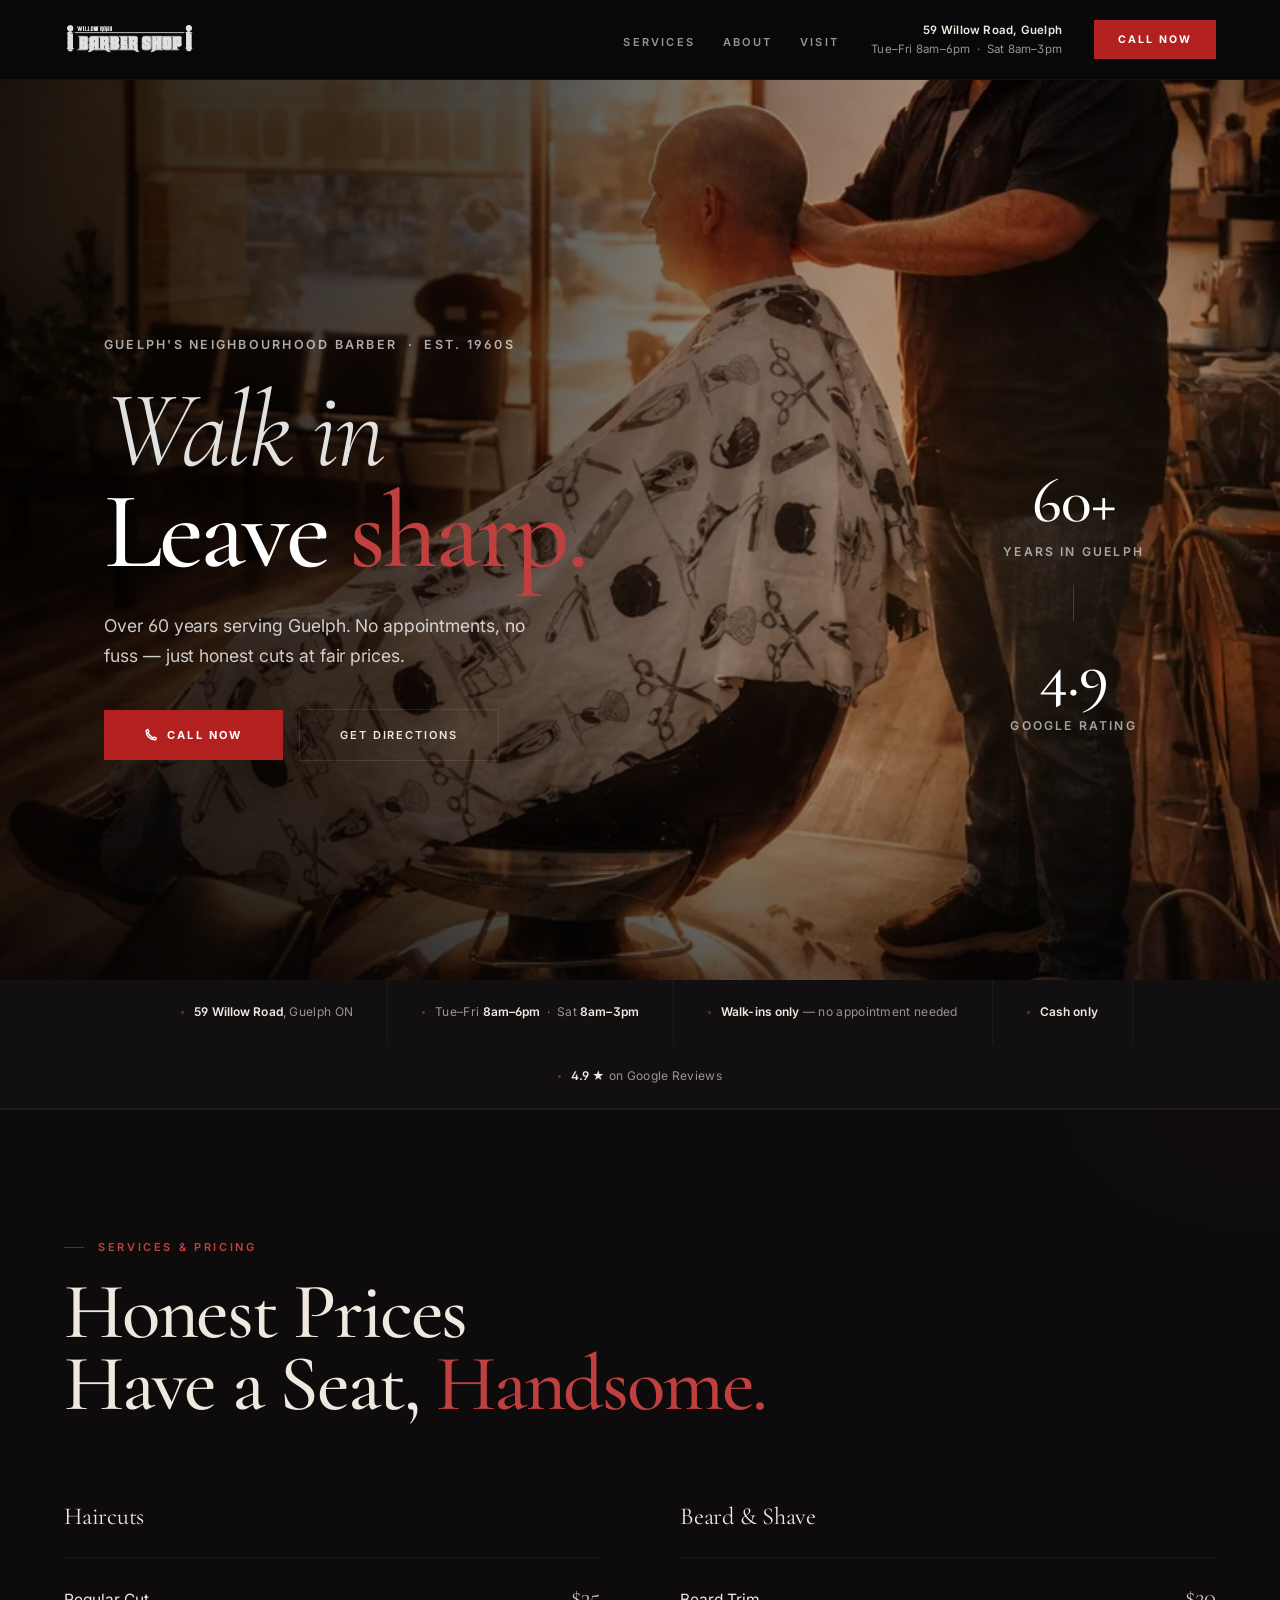
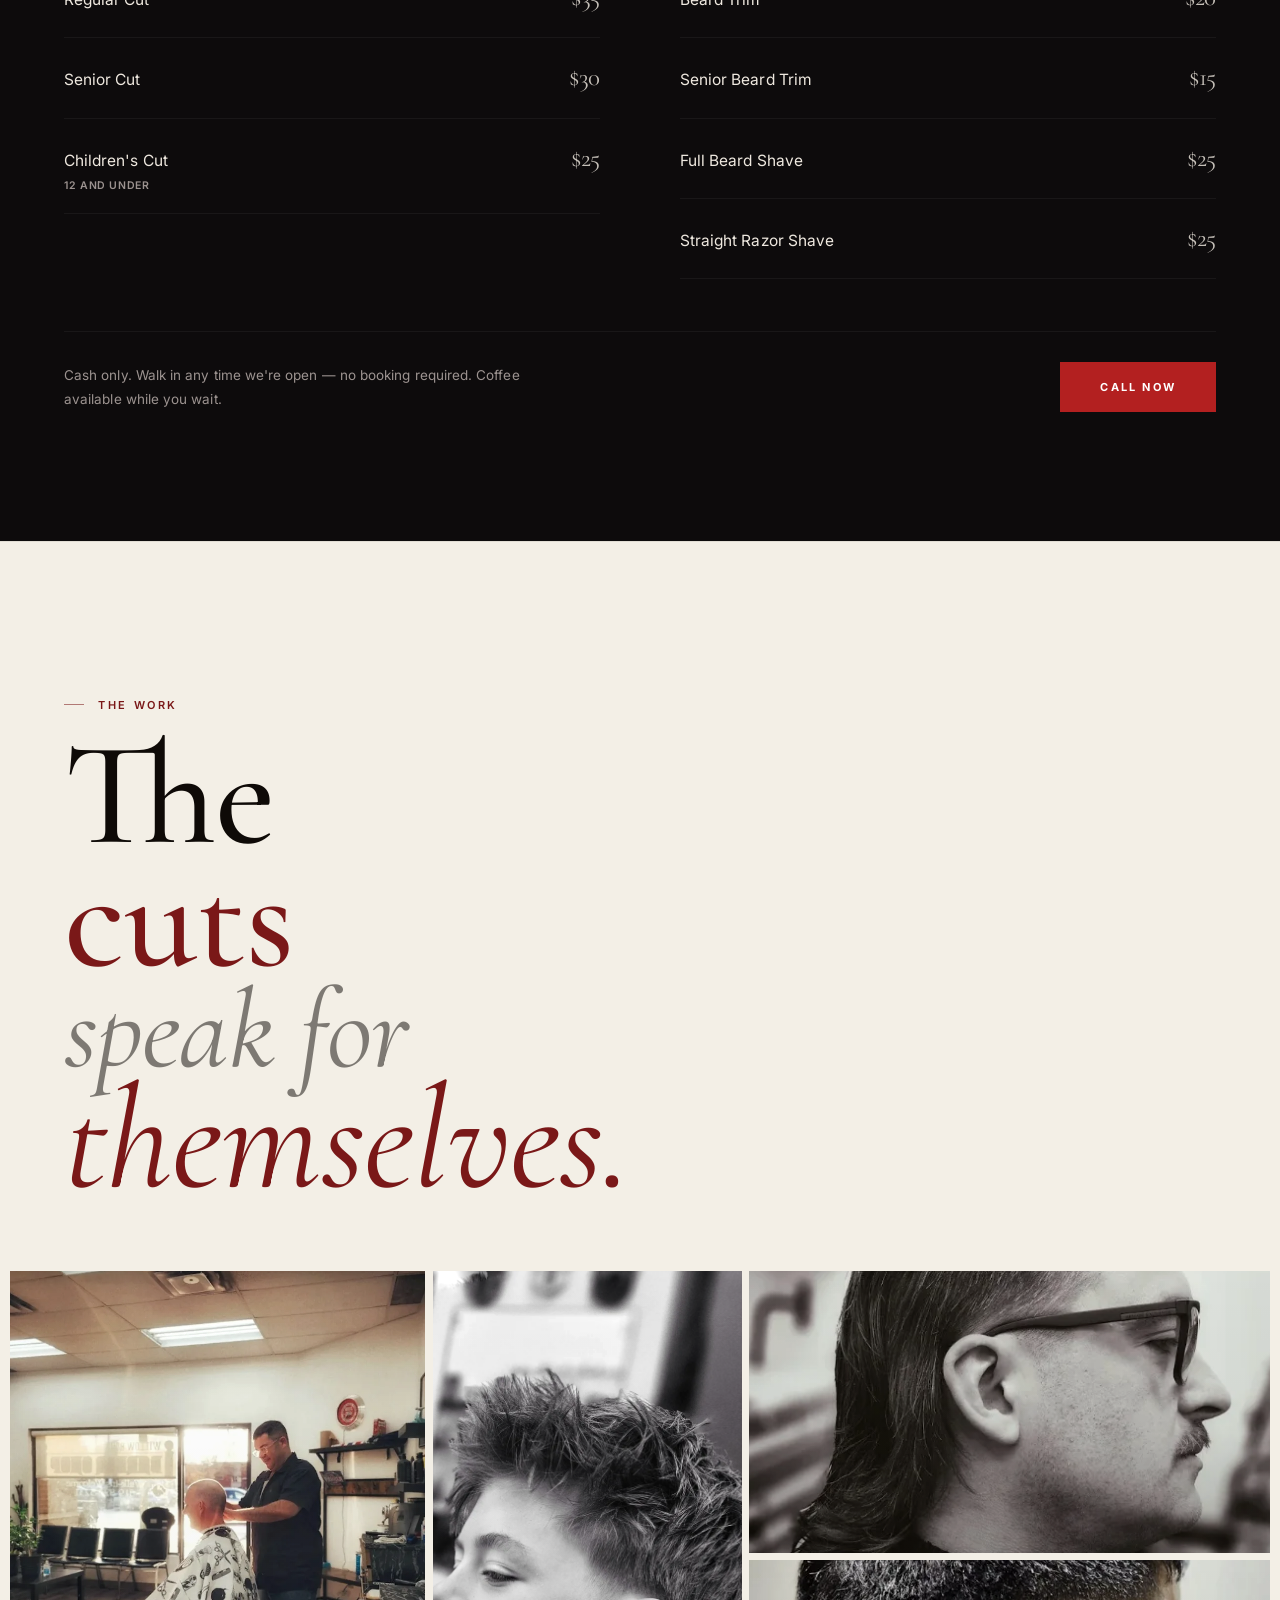
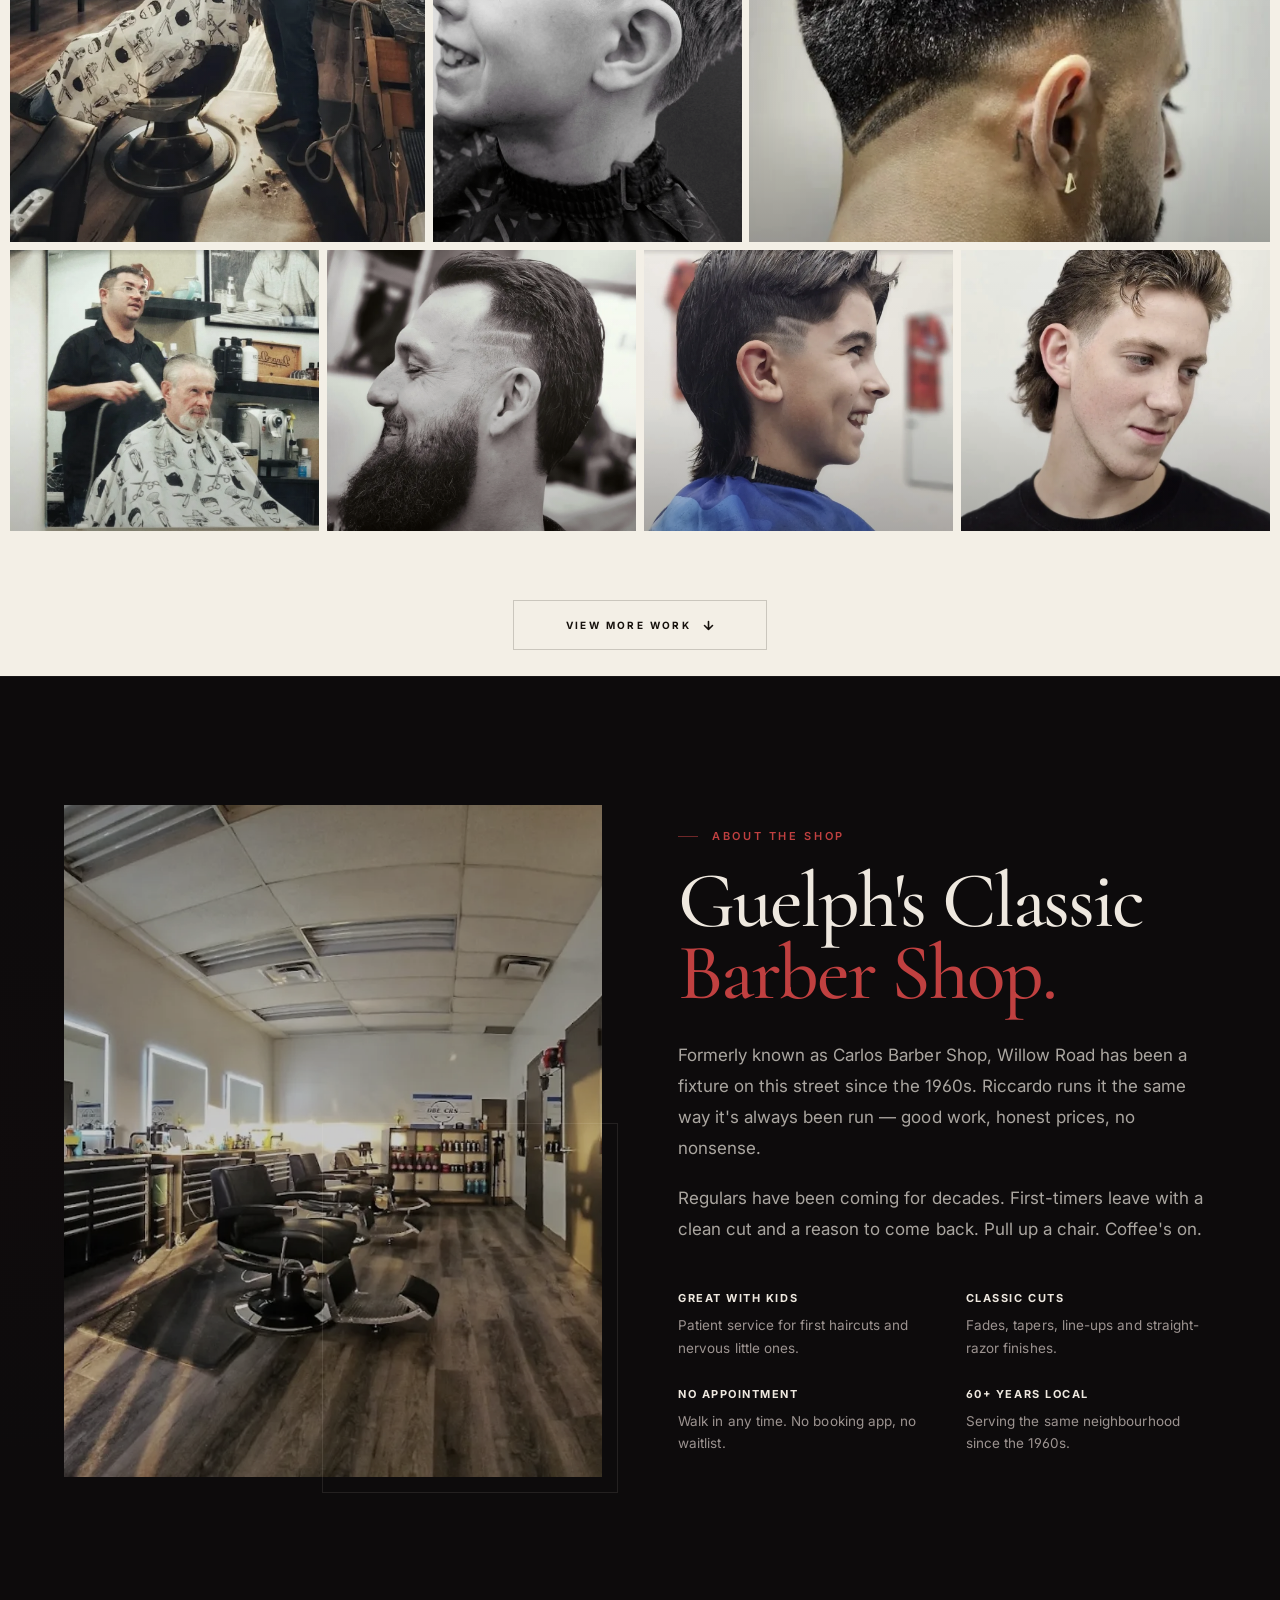
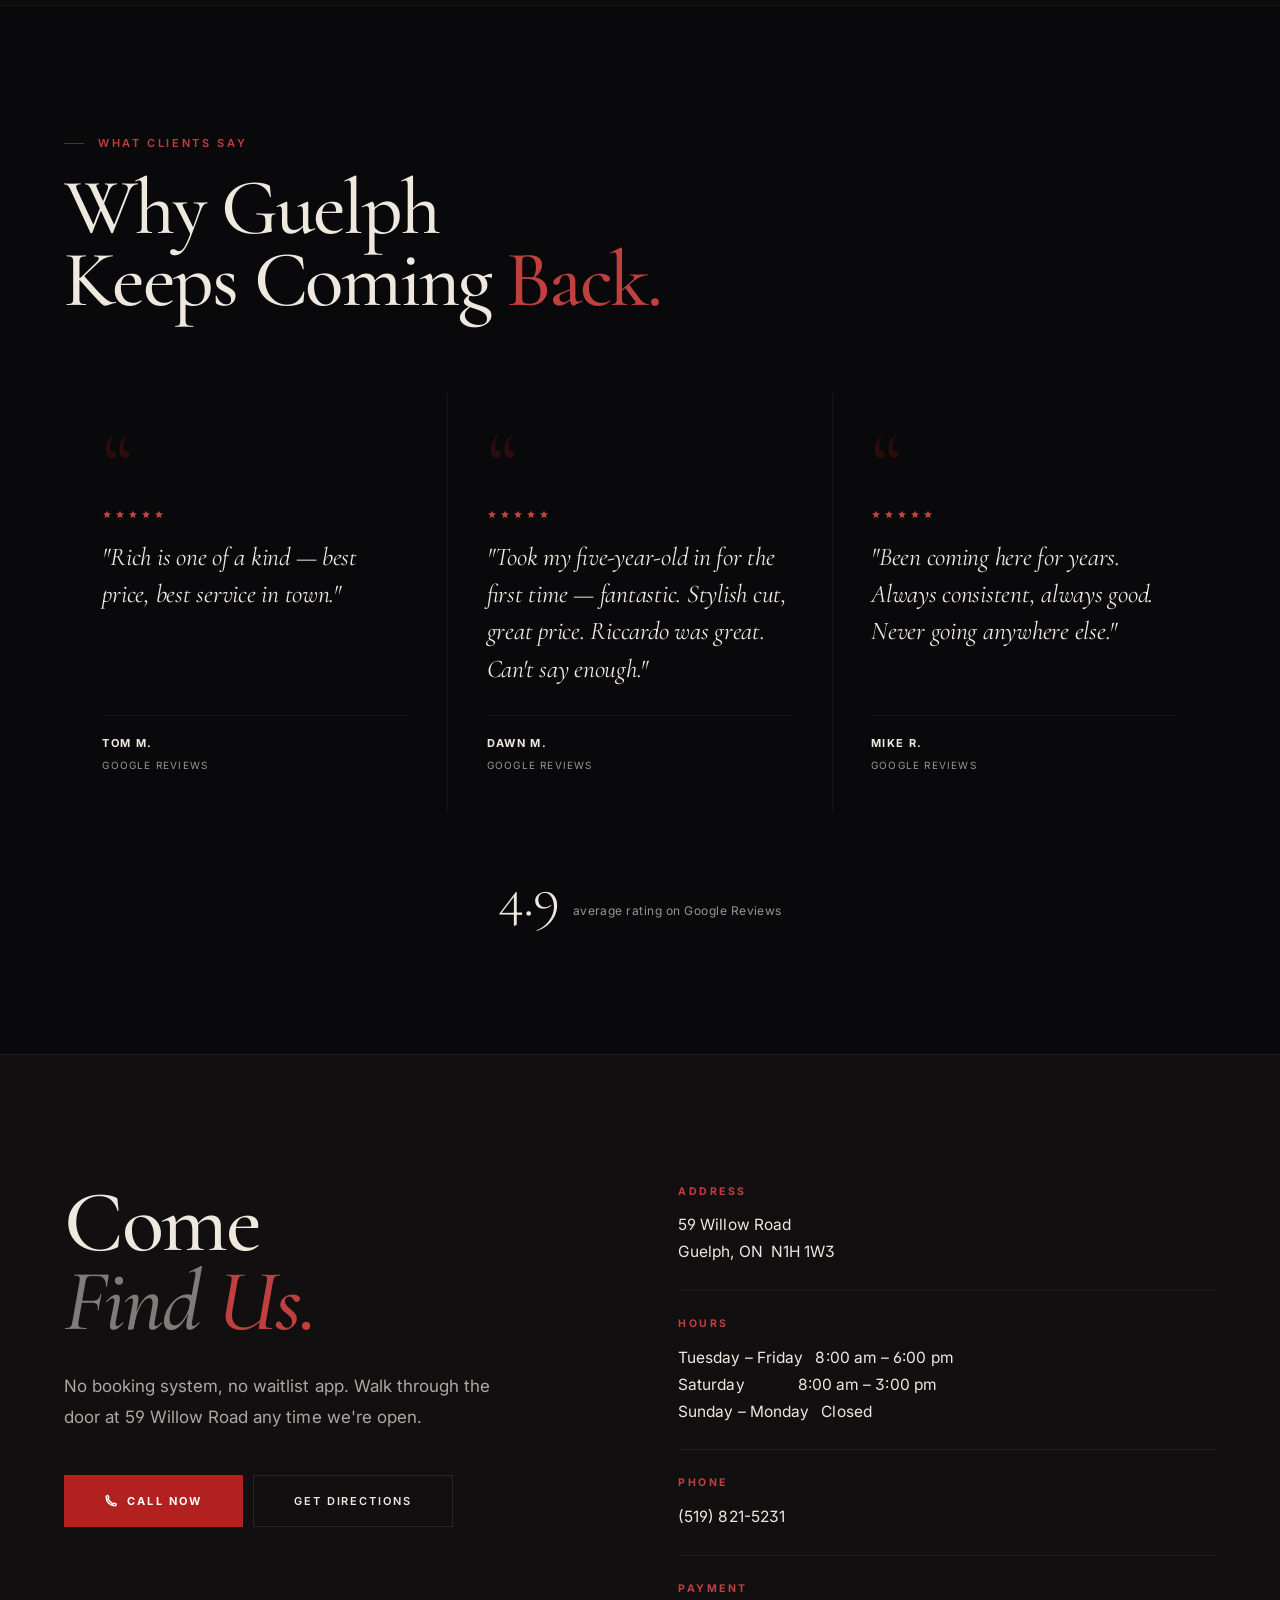
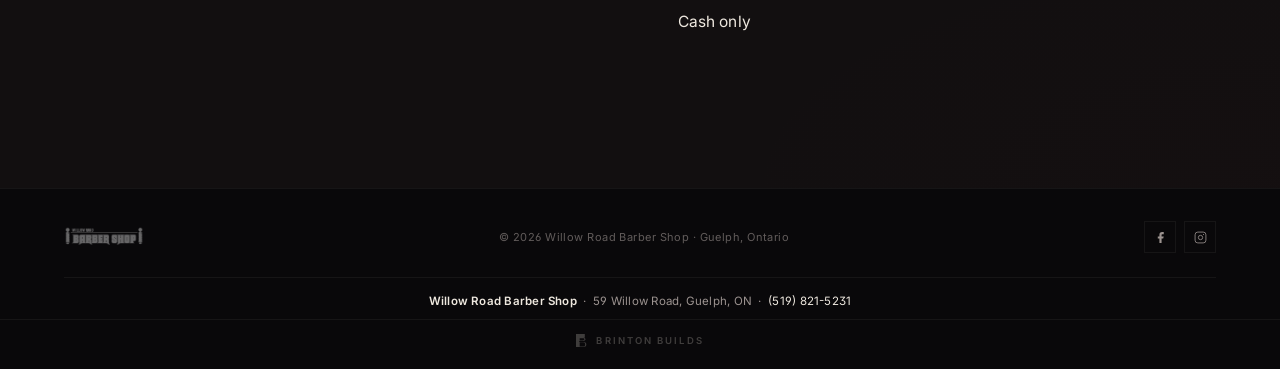
==== index.html @ 06339cd7 "Add files via upload" ====
<!DOCTYPE html>
<html lang="en-CA">
<head>
  <meta charset="UTF-8" />
  <meta name="viewport" content="width=device-width, initial-scale=1" />
  <meta name="theme-color" content="#0c0a08" />
  <meta name="format-detection" content="telephone=yes" />

  <!-- ── Primary SEO ─────────────────────────────────────────── -->
  <title>Willow Road Barber Shop | Guelph Barber — Walk-In Haircuts &amp; Fades</title>
  <meta name="description" content="Guelph's classic neighbourhood barber shop on Willow Road. Walk-in haircuts, skin fades, beard trims and straight-razor shaves at honest prices. 60+ years serving Guelph — no appointment needed." />
  <meta name="keywords" content="Guelph barber, barber shop Guelph, haircut Guelph, walk-in barber Guelph, fade Guelph, beard trim Guelph, kids haircut Guelph, Willow Road barber, barber near me Guelph, men's haircut Guelph" />
  <meta name="author" content="Willow Road Barber Shop" />
  <meta name="robots" content="index, follow, max-image-preview:large, max-snippet:-1" />
  <meta name="googlebot" content="index, follow" />
  <link rel="canonical" href="https://willowroadbarber.ca/" />

  <!-- ── Geo targeting (Guelph, ON) ──────────────────────────── -->
  <meta name="geo.region" content="CA-ON" />
  <meta name="geo.placename" content="Guelph, Ontario" />
  <meta name="geo.position" content="43.5448;-80.2482" />
  <meta name="ICBM" content="43.5448, -80.2482" />

  <!-- ── Favicon &amp; app icons ───────────────────────────────── -->
  <link rel="icon" type="image/png" href="images/willow-road-barbershop-favicon.png" />
  <link rel="shortcut icon" href="images/willow-road-barbershop-favicon.png" />
  <link rel="apple-touch-icon" href="images/willow-road-barbershop-favicon.png" />
  <meta name="apple-mobile-web-app-title" content="Willow Road Barber" />
  <meta name="application-name" content="Willow Road Barber" />

  <!-- ── Open Graph (Facebook, LinkedIn, iMessage) ───────────── -->
  <meta property="og:type" content="business.business" />
  <meta property="og:site_name" content="Willow Road Barber Shop" />
  <meta property="og:title" content="Willow Road Barber Shop | Guelph's Neighbourhood Barber Since the 1960s" />
  <meta property="og:description" content="Walk in, leave sharp. Honest cuts, fades and beard trims at 59 Willow Road, Guelph. No appointment needed." />
  <meta property="og:url" content="https://willowroadbarber.ca/" />
  <meta property="og:image" content="https://willowroadbarber.ca/images/willow-road-barbershop-barber-cutting-hair-guelph.webp" />
  <meta property="og:image:alt" content="Barber cutting a customer's hair at Willow Road Barbershop in Guelph, Ontario" />
  <meta property="og:image:width" content="1200" />
  <meta property="og:image:height" content="630" />
  <meta property="og:locale" content="en_CA" />
  <meta property="business:contact_data:street_address" content="59 Willow Road" />
  <meta property="business:contact_data:locality" content="Guelph" />
  <meta property="business:contact_data:region" content="ON" />
  <meta property="business:contact_data:postal_code" content="N1H 1W3" />
  <meta property="business:contact_data:country_name" content="Canada" />
  <meta property="business:contact_data:phone_number" content="+1-519-821-5231" />

  <!-- ── Twitter / X card ────────────────────────────────────── -->
  <meta name="twitter:card" content="summary_large_image" />
  <meta name="twitter:title" content="Willow Road Barber Shop | Guelph Barber" />
  <meta name="twitter:description" content="Guelph's neighbourhood barber. Walk-in haircuts and fades. 59 Willow Road." />
  <meta name="twitter:image" content="https://willowroadbarber.ca/images/willow-road-barbershop-barber-cutting-hair-guelph.webp" />
  <meta name="twitter:image:alt" content="Barber cutting a customer's hair at Willow Road Barbershop in Guelph" />

  <!-- ── Fonts ───────────────────────────────────────────────── -->
  <link rel="preconnect" href="https://fonts.googleapis.com" />
  <link rel="preconnect" href="https://fonts.gstatic.com" crossorigin />
  <link href="https://fonts.googleapis.com/css2?family=Cormorant+Garamond:ital,wght@0,300;0,400;0,500;0,600;1,300;1,400;1,500;1,600&family=Inter:wght@400;500;600;700&display=swap" rel="stylesheet" />
  <link rel="stylesheet" href="willow-v2.css" />

  <!-- ── Structured Data: LocalBusiness / BarberShop ─────────── -->
  <script type="application/ld+json">
  {
    "@context": "https://schema.org",
    "@type": "BarberShop",
    "@id": "https://willowroadbarber.ca/#barbershop",
    "name": "Willow Road Barber Shop",
    "alternateName": "Willow Road Barber",
    "description": "Guelph's classic neighbourhood barber shop. Walk-in haircuts, fades, beard trims and straight-razor shaves. Serving Guelph since the 1960s.",
    "url": "https://willowroadbarber.ca/",
    "image": [
      "https://willowroadbarber.ca/images/willow-road-barbershop-barber-cutting-hair-guelph.webp",
      "https://willowroadbarber.ca/images/willow-road-barbershop-storefront-window-sunset.webp",
      "https://willowroadbarber.ca/images/willow-road-barbershop-interior-guelph.webp"
    ],
    "logo": "https://willowroadbarber.ca/images/willow-road-barbershop-logo.webp",
    "telephone": "+1-519-821-5231",
    "priceRange": "$$",
    "currenciesAccepted": "CAD",
    "paymentAccepted": "Cash",
    "address": {
      "@type": "PostalAddress",
      "streetAddress": "59 Willow Road",
      "addressLocality": "Guelph",
      "addressRegion": "ON",
      "postalCode": "N1H 1W3",
      "addressCountry": "CA"
    },
    "geo": {
      "@type": "GeoCoordinates",
      "latitude": 43.5448,
      "longitude": -80.2482
    },
    "areaServed": [
      { "@type": "City", "name": "Guelph" },
      { "@type": "AdministrativeArea", "name": "Wellington County" }
    ],
    "openingHoursSpecification": [
      {
        "@type": "OpeningHoursSpecification",
        "dayOfWeek": ["Tuesday","Wednesday","Thursday","Friday"],
        "opens": "08:00",
        "closes": "18:00"
      },
      {
        "@type": "OpeningHoursSpecification",
        "dayOfWeek": "Saturday",
        "opens": "08:00",
        "closes": "15:00"
      }
    ],
    "sameAs": [
      "https://www.facebook.com/willowroadbarber",
      "https://www.instagram.com/willowroadbarber"
    ],
    "aggregateRating": {
      "@type": "AggregateRating",
      "ratingValue": "4.9",
      "reviewCount": "100",
      "bestRating": "5",
      "worstRating": "1"
    },
    "hasOfferCatalog": {
      "@type": "OfferCatalog",
      "name": "Services",
      "itemListElement": [
        { "@type": "Offer", "itemOffered": { "@type": "Service", "name": "Regular Cut" }, "price": "35", "priceCurrency": "CAD" },
        { "@type": "Offer", "itemOffered": { "@type": "Service", "name": "Senior Cut" }, "price": "30", "priceCurrency": "CAD" },
        { "@type": "Offer", "itemOffered": { "@type": "Service", "name": "Children's Cut (12 and under)" }, "price": "25", "priceCurrency": "CAD" },
        { "@type": "Offer", "itemOffered": { "@type": "Service", "name": "Beard Trim" }, "price": "20", "priceCurrency": "CAD" },
        { "@type": "Offer", "itemOffered": { "@type": "Service", "name": "Senior Beard Trim" }, "price": "15", "priceCurrency": "CAD" },
        { "@type": "Offer", "itemOffered": { "@type": "Service", "name": "Full Beard Shave" }, "price": "25", "priceCurrency": "CAD" },
        { "@type": "Offer", "itemOffered": { "@type": "Service", "name": "Straight Razor Shave" }, "price": "25", "priceCurrency": "CAD" }
      ]
    }
  }
  </script>

  <script type="application/ld+json">
  {
    "@context": "https://schema.org",
    "@type": "WebSite",
    "url": "https://willowroadbarber.ca/",
    "name": "Willow Road Barber Shop",
    "inLanguage": "en-CA",
    "publisher": { "@id": "https://willowroadbarber.ca/#barbershop" }
  }
  </script>

</head>
<body>

<!-- Skip link for keyboard + screen reader users (AODA / WCAG 2.4.1) -->
<a class="skip-link" href="#main">Skip to main content</a>

<!-- ======================================================
   HEADER
   ====================================================== -->
<header class="site-header">
  <div class="container">
    <a class="site-logo" href="#top" aria-label="Willow Road Barber Shop — Home">
      <img src="images/willow-road-barbershop-logo.webp"
           alt="Willow Road Barber Shop Guelph"
           width="160" height="44"
           fetchpriority="high" decoding="async" />
    </a>
    <div class="header-right">
      <nav aria-label="Site sections">
        <ul class="header-nav">
          <li><a href="#services">Services</a></li>
          <li><a href="#about">About</a></li>
          <li><a href="#visit">Visit</a></li>
        </ul>
      </nav>
      <div class="header-info" aria-label="Hours and location">
        <strong>59 Willow Road, Guelph</strong><br>
        Tue–Fri 8am–6pm &nbsp;·&nbsp; Sat 8am–3pm
      </div>
      <a href="tel:+15198215231" class="header-cta">Call Now</a>
    </div>
  </div>
</header>

<!-- ======================================================
   MAIN CONTENT
   ====================================================== -->
<main id="main">

<!-- ======================================================
   HERO
   ====================================================== -->
<section class="hero" aria-labelledby="hero-heading">
  <div class="hero-bg" id="heroBg" role="img" aria-label="Barber at work at Willow Road Barber Shop"></div>
  <div class="hero-scrim" aria-hidden="true"></div>
  <div class="hero-content">
    <div class="hero-inner">
      <div class="hero-text">
        <p class="hero-eyebrow">Guelph's neighbourhood barber &nbsp;·&nbsp; Est. 1960s</p>
        <h1 class="hero-heading" id="hero-heading">
          <span class="hero-line hero-line--1">Walk in</span>
          <span class="hero-line hero-line--2">Leave <span class="accent">sharp.</span></span>
        </h1>
        <p class="hero-sub">
          Over 60 years serving Guelph. No appointments, no fuss —
          just honest cuts at fair prices.
        </p>
        <div class="hero-actions">
          <a href="tel:+15198215231" class="btn-primary">
            <svg width="14" height="14" viewBox="0 0 20 20" fill="none" stroke="currentColor" stroke-width="2" aria-hidden="true">
              <path stroke-linecap="round" d="M3 3.5C3 11.5 8.5 17 16.5 17l1-2.5-3-1.5-1.5 1.5C11 13 7 9 5.5 6.5L7 5 5.5 2 3 3.5z" />
            </svg>
            Call Now
          </a>
          <a href="https://www.google.com/maps/dir/?api=1&destination=59+Willow+Road+Guelph+Ontario" target="_blank" rel="noopener" class="btn-ghost">Get Directions</a>
        </div>
      </div>
      <div class="hero-aside" aria-hidden="true">
        <div class="hero-stat">
          <div class="hero-stat-num">60+</div>
          <div class="hero-stat-label">Years in Guelph</div>
        </div>
        <div class="hero-rule"></div>
        <div class="hero-stat">
          <div class="hero-stat-num">4.9</div>
          <div class="hero-stat-label">Google Rating</div>
        </div>
      </div>
    </div>
  </div>
</section>

<!-- ======================================================
   TRUST STRIP
   ====================================================== -->
<div class="trust-strip" role="list" aria-label="Key facts about the shop">
  <div class="container">
    <div class="trust-item" role="listitem">
      <span class="trust-dot" aria-hidden="true"></span>
      <span><strong>59 Willow Road</strong>, Guelph ON</span>
    </div>
    <div class="trust-item" role="listitem">
      <span class="trust-dot" aria-hidden="true"></span>
      <span>Tue–Fri <strong>8am–6pm</strong> &nbsp;·&nbsp; Sat <strong>8am–3pm</strong></span>
    </div>
    <div class="trust-item" role="listitem">
      <span class="trust-dot" aria-hidden="true"></span>
      <span><strong>Walk-ins only</strong> — no appointment needed</span>
    </div>
    <div class="trust-item" role="listitem">
      <span class="trust-dot" aria-hidden="true"></span>
      <span><strong>Cash only</strong></span>
    </div>
    <div class="trust-item" role="listitem">
      <span class="trust-dot" aria-hidden="true"></span>
      <span><strong>4.9 ★</strong> on Google Reviews</span>
    </div>
  </div>
</div>

<!-- ======================================================
   SERVICES
   ====================================================== -->
<section id="services" class="services">
  <div class="container">
    <div class="section-head reveal-up">
      <p class="eyebrow">Services &amp; Pricing</p>
      <h2 class="section-title">Honest Prices<br>Have a Seat, <span class="accent">Handsome.</span></h2>
    </div>
    <div class="services-layout reveal-up reveal-delay-1">
      <div>
        <h3 class="svc-group-title">Haircuts</h3>
        <div class="svc-row">
          <div class="svc-name">Regular Cut</div>
          <div class="svc-price">$35</div>
        </div>
        <div class="svc-row">
          <div class="svc-name">Senior Cut</div>
          <div class="svc-price">$30</div>
        </div>
        <div class="svc-row">
          <div>
            <div class="svc-name">Children's Cut</div>
            <div class="svc-note">12 and under</div>
          </div>
          <div class="svc-price">$25</div>
        </div>
      </div>
      <div>
        <h3 class="svc-group-title">Beard &amp; Shave</h3>
        <div class="svc-row">
          <div class="svc-name">Beard Trim</div>
          <div class="svc-price">$20</div>
        </div>
        <div class="svc-row">
          <div class="svc-name">Senior Beard Trim</div>
          <div class="svc-price">$15</div>
        </div>
        <div class="svc-row">
          <div class="svc-name">Full Beard Shave</div>
          <div class="svc-price">$25</div>
        </div>
        <div class="svc-row">
          <div class="svc-name">Straight Razor Shave</div>
          <div class="svc-price">$25</div>
        </div>
      </div>
    </div>
    <div class="services-foot reveal-up reveal-delay-2">
      <p class="services-note">
        Cash only. Walk in any time we're open — no booking required.
        Coffee available while you wait.
      </p>
      <a href="tel:+15198215231" class="btn-primary">Call Now</a>
    </div>
  </div>
</section>

<!-- ======================================================
   GALLERY
   ====================================================== -->
<section id="gallery" class="gallery gallery--light" aria-label="Haircut portfolio gallery">
  <div class="gallery-head reveal-up">
    <div class="gallery-head-inner">
      <p class="eyebrow">The Work</p>
      <h2 class="gallery-title">
        <span>The <span class="accent">cuts</span></span>
        <em>speak for <span class="accent">themselves.</span></em>
      </h2>
    </div>
  </div>

  <!-- Primary curated gallery — 8 haircut-focused images -->
  <div class="gallery-band reveal-up reveal-delay-1" id="galleryPrimary">
    <div class="gallery-grid gallery-grid--impact">

      <!-- 1 — wide: barber mid-cut action (craft moment) -->
      <figure class="g-item g-item--clickable" tabindex="0" role="button"
              aria-label="Open image: Barber at work">
        <img src="images/barber-cutting-hair-willow-road-barbershop-guelph.webp"
             alt="Barber cutting a customer's hair at Willow Road Barber Shop in Guelph"
             loading="lazy" />
      </figure>

      <!-- 2 — tall portrait: kids low taper fade (required) -->
      <figure class="g-item g-item--clickable" tabindex="0" role="button"
              aria-label="Open image: Kids low taper fade haircut">
        <picture>
          <source srcset="images/kids-low-taper-fade-guelph.webp" type="image/webp" />
          <img src="images/kids-low-taper-fade-guelph.jpeg"
               alt="Kids low taper fade haircut at Willow Road Barber Shop in Guelph"
               loading="lazy" />
        </picture>
      </figure>

      <!-- 3 — wide: mullet haircut portrait -->
      <figure class="g-item g-item--clickable" tabindex="0" role="button"
              aria-label="Open image: Men's mullet haircut">
        <img src="images/mens-mullet-haircut-willow-road-barbershop.webp"
             alt="Men's mullet haircut at Willow Road Barber Shop in Guelph"
             loading="lazy" />
      </figure>

      <!-- 4 — skin fade clean finish -->
      <figure class="g-item g-item--clickable" tabindex="0" role="button"
              aria-label="Open image: Men's skin fade haircut">
        <img src="images/mens-skin-fade-willow-road-barbershop-guelph.webp"
             alt="Men's skin fade haircut at Willow Road Barber Shop in Guelph"
             loading="lazy" />
      </figure>

      <!-- 5 — barber at work portrait (skill and craft) -->
      <figure class="g-item g-item--clickable" tabindex="0" role="button"
              aria-label="Open image: Ricky the barber at work">
        <img src="images/barber-ricky-at-work-willow-road-barbershop.webp"
             alt="Ricky the barber at work at Willow Road Barber Shop in Guelph"
             loading="lazy" />
      </figure>

      <!-- 6 — wide: beard taper and slickback (beard work variety) -->
      <figure class="g-item g-item--clickable" tabindex="0" role="button"
              aria-label="Open image: Men's beard taper and slickback">
        <img src="images/mens-beard-taper-slickback-guelph.webp"
             alt="Men's beard taper and slick-back haircut at Willow Road Barber Shop in Guelph"
             loading="lazy" />
      </figure>

      <!-- 7 — kids textured mullet with precision hair design -->
      <figure class="g-item g-item--clickable" tabindex="0" role="button"
              aria-label="Open image: Kids' textured mullet with hair design">
        <img src="images/kids-textured-mullet-hair-design-guelph.webp"
             alt="Kids' textured mullet with precision hair design at Willow Road Barber Shop in Guelph"
             loading="lazy" />
      </figure>

      <!-- 8 — modern mullet side profile -->
      <figure class="g-item g-item--clickable" tabindex="0" role="button"
              aria-label="Open image: Modern mullet side profile">
        <img src="images/mens-modern-mullet-willow-road-barbershop.webp"
             alt="Men's modern mullet haircut side profile at Willow Road Barber Shop in Guelph"
             loading="lazy" />
      </figure>

    </div>
  </div>

  <!-- View More Work button -->
  <div class="gallery-expand-row reveal-up reveal-delay-2">
    <button class="gallery-more-btn" id="galleryMoreBtn"
            aria-expanded="false" aria-controls="gallerySecondary">
      <span class="gallery-more-label">View More Work</span>
      <span class="gallery-more-icon" aria-hidden="true">
        <svg width="11" height="11" viewBox="0 0 11 11" fill="none"
             stroke="currentColor" stroke-width="1.6"
             stroke-linecap="round" stroke-linejoin="round">
          <path d="M5.5 1.5v8M1.5 5.5l4 4 4-4"/>
        </svg>
      </span>
    </button>
  </div>

  <!-- Secondary gallery — hidden until expanded -->
  <div class="gallery-secondary" id="gallerySecondary" aria-hidden="true">
    <div class="gallery-grid gallery-grid--secondary">

      <!-- Haircut portfolio — prioritised by variety and strength -->

      <figure class="g-item g-item--clickable" tabindex="0" role="button"
              aria-label="Open image: Men's classic fade with full beard">
        <img src="images/mens-classic-fade-full-beard-guelph.webp"
             alt="Men's classic fade with full beard at Willow Road Barber Shop in Guelph"
             loading="lazy" />
      </figure>

      <figure class="g-item g-item--clickable" tabindex="0" role="button"
              aria-label="Open image: Men's slick-back and beard">
        <img src="images/mens-senior-slickback-beard-guelph.webp"
             alt="Distinguished men's slick-back and beard trim at Willow Road Barber Shop in Guelph"
             loading="lazy" />
      </figure>

      <figure class="g-item g-item--clickable" tabindex="0" role="button"
              aria-label="Open image: Kids' fade with design lines">
        <img src="images/kids-fade-design-lines-guelph.webp"
             alt="Kids' bald fade with precision design lines at Willow Road Barber Shop in Guelph"
             loading="lazy" />
      </figure>

      <figure class="g-item g-item--clickable" tabindex="0" role="button"
              aria-label="Open image: Men's undercut slick-back fade">
        <img src="images/mens-undercut-slickback-fade-guelph.webp"
             alt="Men's undercut slick-back fade at Willow Road Barber Shop in Guelph"
             loading="lazy" />
      </figure>

      <figure class="g-item g-item--clickable" tabindex="0" role="button"
              aria-label="Open image: Kids' blonde textured crop">
        <img src="images/kids-blonde-textured-crop-guelph.webp"
             alt="Kids' blonde textured crop haircut at Willow Road Barber Shop in Guelph"
             loading="lazy" />
      </figure>

      <figure class="g-item g-item--clickable" tabindex="0" role="button"
              aria-label="Open image: Men's textured French crop fade">
        <img src="images/mens-textured-french-crop-fade-guelph.webp"
             alt="Men's textured French crop with skin fade at Willow Road Barber Shop in Guelph"
             loading="lazy" />
      </figure>

      <figure class="g-item g-item--clickable" tabindex="0" role="button"
              aria-label="Open image: Men's mullet with bald fade">
        <img src="images/mens-mullet-bald-fade-willow-road-barbershop.webp"
             alt="Men's mullet with bald fade at Willow Road Barber Shop in Guelph"
             loading="lazy" />
      </figure>

      <figure class="g-item g-item--clickable" tabindex="0" role="button"
              aria-label="Open image: Kids' mullet V hair design">
        <img src="images/kids-mullet-v-hair-design-guelph.webp"
             alt="Kids' mullet with V-shape precision hair design at Willow Road Barber Shop in Guelph"
             loading="lazy" />
      </figure>

      <figure class="g-item g-item--clickable" tabindex="0" role="button"
              aria-label="Open image: Classic taper on grey hair">
        <img src="images/mens-classic-taper-grey-hair-guelph.webp"
             alt="Clean classic taper haircut on grey hair at Willow Road Barber Shop in Guelph"
             loading="lazy" />
      </figure>

      <figure class="g-item g-item--clickable" tabindex="0" role="button"
              aria-label="Open image: Haircut result">
        <img src="images/haircut-result-willow-road-barbershop-2.webp"
             alt="Men's fade haircut result at Willow Road Barber Shop in Guelph"
             loading="lazy" />
      </figure>

      <figure class="g-item g-item--clickable" tabindex="0" role="button"
              aria-label="Open image: Haircut result">
        <img src="images/haircut-result-willow-road-barbershop-3.webp"
             alt="Clean taper cut result at Willow Road Barber Shop in Guelph"
             loading="lazy" />
      </figure>

      <figure class="g-item g-item--clickable" tabindex="0" role="button"
              aria-label="Open image: Haircut result">
        <img src="images/haircut-result-willow-road-barbershop-4.webp"
             alt="Fresh haircut finish at Willow Road Barber Shop in Guelph"
             loading="lazy" />
      </figure>

      <figure class="g-item g-item--clickable" tabindex="0" role="button"
              aria-label="Open image: Haircut result">
        <img src="images/haircut-result-willow-road-barbershop-6.webp"
             alt="Precision fade and cut result at Willow Road Barber Shop in Guelph"
             loading="lazy" />
      </figure>

      <figure class="g-item g-item--clickable" tabindex="0" role="button"
              aria-label="Open image: Haircut result">
        <img src="images/haircut-result-willow-road-barbershop-9.webp"
             alt="Finished haircut result at Willow Road Barber Shop in Guelph"
             loading="lazy" />
      </figure>

      <!-- Shop atmosphere — secondary context -->

      <figure class="g-item g-item--clickable" tabindex="0" role="button"
              aria-label="Open image: Barber scissors">
        <img src="images/barber-scissors-willow-road-barbershop.webp"
             alt="Professional barber scissors at Willow Road Barber Shop in Guelph"
             loading="lazy" />
      </figure>

      <figure class="g-item g-item--clickable" tabindex="0" role="button"
              aria-label="Open image: Barber chair detail">
        <img src="images/barber-chair-footrest-sneakers.webp"
             alt="Classic barber chair at Willow Road Barber Shop in Guelph"
             loading="lazy" />
      </figure>

      <figure class="g-item g-item--clickable" tabindex="0" role="button"
              aria-label="Open image: Shop interior">
        <img src="images/willow-road-barbershop-interior-wide-guelph.webp"
             alt="Interior of Willow Road Barber Shop in Guelph"
             loading="lazy" />
      </figure>

      <figure class="g-item g-item--clickable" tabindex="0" role="button"
              aria-label="Open image: Shop wall art">
        <img src="images/barbershop-wall-art-mobster-characters.webp"
             alt="Vintage wall art inside Willow Road Barber Shop in Guelph"
             loading="lazy" />
      </figure>

    </div>
  </div>

</section>

<!-- ======================================================
   ABOUT
   ====================================================== -->
<section id="about" class="about">
  <div class="container">
    <div class="about-img-wrap reveal-up">
      <img src="images/willow-road-barbershop-interior-guelph.webp"
           alt="Inside Willow Road Barber Shop in Guelph — barber at the chair, classic neighbourhood setting"
           width="1200" height="1500"
           loading="lazy" decoding="async" />
    </div>
    <div class="about-copy reveal-up reveal-delay-1">
      <p class="eyebrow">About the Shop</p>
      <h2 class="section-title">Guelph's Classic<br><span class="accent">Barber Shop.</span></h2>
      <div class="about-body">
        <p>
          Formerly known as Carlos Barber Shop, Willow Road has been a fixture
          on this street since the 1960s. Riccardo runs it the same
          way it's always been run — good work, honest prices, no nonsense.
        </p>
        <p>
          Regulars have been coming for decades. First-timers
          leave with a clean cut and a reason to come back.
          Pull up a chair. Coffee's on.
        </p>
      </div>
      <div class="about-pillars">
        <div>
          <div class="pillar-title">Great with Kids</div>
          <div class="pillar-body">Patient service for first haircuts and nervous little ones.</div>
        </div>
        <div>
          <div class="pillar-title">Classic Cuts</div>
          <div class="pillar-body">Fades, tapers, line-ups and straight-razor finishes.</div>
        </div>
        <div>
          <div class="pillar-title">No Appointment</div>
          <div class="pillar-body">Walk in any time. No booking app, no waitlist.</div>
        </div>
        <div>
          <div class="pillar-title">60+ Years Local</div>
          <div class="pillar-body">Serving the same neighbourhood since the 1960s.</div>
        </div>
      </div>
    </div>
  </div>
</section>

<!-- ======================================================
   REVIEWS
   ====================================================== -->
<section id="reviews" class="reviews">
  <div class="container">
    <div class="section-head reveal-up">
      <p class="eyebrow">What Clients Say</p>
      <h2 class="section-title">Why Guelph<br>Keeps Coming <span class="accent">Back.</span></h2>
    </div>
    <div class="reviews-grid reveal-up reveal-delay-1">
      <div class="review-card">
        <div class="review-stars" aria-label="5 out of 5 stars">
          <svg viewBox="0 0 16 16" aria-hidden="true"><path d="M8 1l1.9 3.9 4.3.6-3.1 3 .7 4.3L8 10.8l-3.8 2 .7-4.3L1.8 5.5l4.3-.6z" /></svg>
          <svg viewBox="0 0 16 16" aria-hidden="true"><path d="M8 1l1.9 3.9 4.3.6-3.1 3 .7 4.3L8 10.8l-3.8 2 .7-4.3L1.8 5.5l4.3-.6z" /></svg>
          <svg viewBox="0 0 16 16" aria-hidden="true"><path d="M8 1l1.9 3.9 4.3.6-3.1 3 .7 4.3L8 10.8l-3.8 2 .7-4.3L1.8 5.5l4.3-.6z" /></svg>
          <svg viewBox="0 0 16 16" aria-hidden="true"><path d="M8 1l1.9 3.9 4.3.6-3.1 3 .7 4.3L8 10.8l-3.8 2 .7-4.3L1.8 5.5l4.3-.6z" /></svg>
          <svg viewBox="0 0 16 16" aria-hidden="true"><path d="M8 1l1.9 3.9 4.3.6-3.1 3 .7 4.3L8 10.8l-3.8 2 .7-4.3L1.8 5.5l4.3-.6z" /></svg>
        </div>
        <p class="review-quote">"Rich is one of a kind — best price, best service in town."</p>
        <div class="review-attr">
          <div class="review-name">Tom M.</div>
          <div class="review-src">Google Reviews</div>
        </div>
      </div>
      <div class="review-card">
        <div class="review-stars" aria-label="5 out of 5 stars">
          <svg viewBox="0 0 16 16" aria-hidden="true"><path d="M8 1l1.9 3.9 4.3.6-3.1 3 .7 4.3L8 10.8l-3.8 2 .7-4.3L1.8 5.5l4.3-.6z" /></svg>
          <svg viewBox="0 0 16 16" aria-hidden="true"><path d="M8 1l1.9 3.9 4.3.6-3.1 3 .7 4.3L8 10.8l-3.8 2 .7-4.3L1.8 5.5l4.3-.6z" /></svg>
          <svg viewBox="0 0 16 16" aria-hidden="true"><path d="M8 1l1.9 3.9 4.3.6-3.1 3 .7 4.3L8 10.8l-3.8 2 .7-4.3L1.8 5.5l4.3-.6z" /></svg>
          <svg viewBox="0 0 16 16" aria-hidden="true"><path d="M8 1l1.9 3.9 4.3.6-3.1 3 .7 4.3L8 10.8l-3.8 2 .7-4.3L1.8 5.5l4.3-.6z" /></svg>
          <svg viewBox="0 0 16 16" aria-hidden="true"><path d="M8 1l1.9 3.9 4.3.6-3.1 3 .7 4.3L8 10.8l-3.8 2 .7-4.3L1.8 5.5l4.3-.6z" /></svg>
        </div>
        <p class="review-quote">"Took my five-year-old in for the first time — fantastic. Stylish cut, great price. Riccardo was great. Can't say enough."</p>
        <div class="review-attr">
          <div class="review-name">Dawn M.</div>
          <div class="review-src">Google Reviews</div>
        </div>
      </div>
      <div class="review-card">
        <div class="review-stars" aria-label="5 out of 5 stars">
          <svg viewBox="0 0 16 16" aria-hidden="true"><path d="M8 1l1.9 3.9 4.3.6-3.1 3 .7 4.3L8 10.8l-3.8 2 .7-4.3L1.8 5.5l4.3-.6z" /></svg>
          <svg viewBox="0 0 16 16" aria-hidden="true"><path d="M8 1l1.9 3.9 4.3.6-3.1 3 .7 4.3L8 10.8l-3.8 2 .7-4.3L1.8 5.5l4.3-.6z" /></svg>
          <svg viewBox="0 0 16 16" aria-hidden="true"><path d="M8 1l1.9 3.9 4.3.6-3.1 3 .7 4.3L8 10.8l-3.8 2 .7-4.3L1.8 5.5l4.3-.6z" /></svg>
          <svg viewBox="0 0 16 16" aria-hidden="true"><path d="M8 1l1.9 3.9 4.3.6-3.1 3 .7 4.3L8 10.8l-3.8 2 .7-4.3L1.8 5.5l4.3-.6z" /></svg>
          <svg viewBox="0 0 16 16" aria-hidden="true"><path d="M8 1l1.9 3.9 4.3.6-3.1 3 .7 4.3L8 10.8l-3.8 2 .7-4.3L1.8 5.5l4.3-.6z" /></svg>
        </div>
        <p class="review-quote">"Been coming here for years. Always consistent, always good. Never going anywhere else."</p>
        <div class="review-attr">
          <div class="review-name">Mike R.</div>
          <div class="review-src">Google Reviews</div>
        </div>
      </div>
    </div>
    <div class="reviews-agg reveal-up reveal-delay-2" aria-label="4.9 out of 5 average on Google Reviews">
      <div class="reviews-agg-num">4.9</div>
      <div class="reviews-agg-text">average rating on Google Reviews</div>
    </div>
  </div>
</section>

<!-- ======================================================
   VISIT
   ====================================================== -->
<section id="visit" class="visit">
  <div class="container">
    <div class="reveal-up">
      <h2 class="visit-heading">Come<br><em>Find <span class="accent">Us.</span></em></h2>
      <p class="visit-body">
        No booking system, no waitlist app.
        Walk through the door at 59 Willow Road any time we're open.
      </p>
      <div class="visit-actions">
        <a href="tel:+15198215231" class="btn-primary">
          <svg width="14" height="14" viewBox="0 0 20 20" fill="none" stroke="currentColor" stroke-width="2" aria-hidden="true">
            <path stroke-linecap="round" d="M3 3.5C3 11.5 8.5 17 16.5 17l1-2.5-3-1.5-1.5 1.5C11 13 7 9 5.5 6.5L7 5 5.5 2 3 3.5z" />
          </svg>
          Call Now
        </a>
        <a href="https://www.google.com/maps/dir/?api=1&destination=59+Willow+Road+Guelph+Ontario" target="_blank" rel="noopener" class="btn-ghost">Get Directions</a>
      </div>
    </div>
    <div class="reveal-up reveal-delay-1">
      <div class="detail-block">
        <div class="detail-label">Address</div>
        <div class="detail-val">59 Willow Road<br>Guelph, ON &nbsp;N1H 1W3</div>
      </div>
      <div class="detail-block">
        <div class="detail-label">Hours</div>
        <div class="detail-val">
          Tuesday – Friday&nbsp;&nbsp; 8:00 am – 6:00 pm<br>
          Saturday&nbsp;&nbsp;&nbsp;&nbsp;&nbsp;&nbsp;&nbsp;&nbsp;&nbsp;&nbsp;&nbsp;&nbsp;&nbsp;8:00 am – 3:00 pm<br>
          Sunday – Monday&nbsp;&nbsp; Closed
        </div>
      </div>
      <div class="detail-block">
        <div class="detail-label">Phone</div>
        <div class="detail-val"><a href="tel:+15198215231">(519) 821-5231</a></div>
      </div>
      <div class="detail-block">
        <div class="detail-label">Payment</div>
        <div class="detail-val">Cash only</div>
      </div>
    </div>
  </div>
</section>

</main>

<!-- ======================================================
   LIGHTBOX
   ====================================================== -->
<div class="lb-overlay" id="lbOverlay" role="dialog" aria-modal="true"
     aria-label="Image viewer" hidden>
  <button class="lb-close" id="lbClose" aria-label="Close image viewer">
    <svg width="16" height="16" viewBox="0 0 16 16" fill="none"
         stroke="currentColor" stroke-width="1.6" stroke-linecap="round">
      <path d="M2 2l12 12M14 2L2 14"/>
    </svg>
  </button>
  <button class="lb-nav lb-prev" id="lbPrev" aria-label="Previous image">
    <svg width="18" height="18" viewBox="0 0 18 18" fill="none"
         stroke="currentColor" stroke-width="1.6"
         stroke-linecap="round" stroke-linejoin="round">
      <path d="M11 3L5 9l6 6"/>
    </svg>
  </button>
  <button class="lb-nav lb-next" id="lbNext" aria-label="Next image">
    <svg width="18" height="18" viewBox="0 0 18 18" fill="none"
         stroke="currentColor" stroke-width="1.6"
         stroke-linecap="round" stroke-linejoin="round">
      <path d="M7 3l6 6-6 6"/>
    </svg>
  </button>
  <figure class="lb-figure">
    <div class="lb-img-wrap">
      <img class="lb-img" id="lbImg" src="" alt="" />
    </div>
    <figcaption class="lb-caption" id="lbCaption"></figcaption>
  </figure>
  <div class="lb-counter" id="lbCounter" aria-live="polite"></div>
</div>

<!-- ======================================================
   FOOTER
   ====================================================== -->
<footer class="site-footer" role="contentinfo">
  <div class="container">
    <div class="footer-logo">
      <img src="wrb.webp" alt="Willow Road Barber Shop" width="130" height="36" loading="lazy" />
    </div>
    <address class="footer-addr">
      <strong>Willow Road Barber Shop</strong> &nbsp;·&nbsp;
      59 Willow Road, Guelph, ON &nbsp;·&nbsp;
      <a href="tel:+15198215231">(519) 821-5231</a>
    </address>
    <p class="footer-copy">© 2026 Willow Road Barber Shop · Guelph, Ontario</p>
    <div class="footer-social" aria-label="Social media">
      <a href="https://www.facebook.com/willowroadbarber" target="_blank" rel="noopener noreferrer" aria-label="Willow Road Barber on Facebook">
        <svg viewBox="0 0 24 24" fill="currentColor" aria-hidden="true" focusable="false">
          <path d="M18 2h-3a5 5 0 00-5 5v3H7v4h3v8h4v-8h3l1-4h-4V7a1 1 0 011-1h3z" />
        </svg>
      </a>
      <a href="https://www.instagram.com/willowroadbarber" target="_blank" rel="noopener noreferrer" aria-label="Willow Road Barber on Instagram">
        <svg viewBox="0 0 24 24" fill="none" stroke="currentColor" stroke-width="1.5" aria-hidden="true" focusable="false">
          <rect x="2" y="2" width="20" height="20" rx="5" />
          <circle cx="12" cy="12" r="4" />
          <circle cx="17.5" cy="6.5" r="1" fill="currentColor" stroke="none" />
        </svg>
      </a>
    </div>
  </div>

  <!-- ── Brinton Builds credit ──────────────────────────── -->
  <div class="bb-credit">
    <a href="https://brintonbuilds.ca" target="_blank" rel="noopener noreferrer"
       class="bb-credit-link" aria-label="Website by Brinton Builds">
      <span class="bb-credit-mark" aria-hidden="true">
        <!--
          BB logomark — simplified B-with-hammer glyph
          Spine + hammer head + upper bowl + lower bowl (evenodd cutouts)
        -->
        <svg viewBox="0 0 24 28" fill="currentColor" xmlns="http://www.w3.org/2000/svg">
          <path fill-rule="evenodd" clip-rule="evenodd"
            d="M0 0h7v28H0z
               M7 0h12v8H7z
               M7 8h9c6 0 6 7 0 7H7z
               M7 17h10c7 0 7 11 0 11H7z
               M8 9h7c4 0 4 5 0 5H8z
               M8 18h8c5 0 5 9 0 9H8z"/>
        </svg>
      </span>
      <span class="bb-credit-text">Brinton Builds</span>
    </a>
  </div>

</footer>

<!-- ======================================================
   MOBILE ACTION BAR
   ====================================================== -->
<nav class="mobile-bar" aria-label="Quick actions">
  <a href="tel:+15198215231" class="mb-call">
    <svg viewBox="0 0 20 20" fill="none" stroke="currentColor" stroke-width="2" aria-hidden="true">
      <path stroke-linecap="round" d="M3 3.5C3 11.5 8.5 17 16.5 17l1-2.5-3-1.5-1.5 1.5C11 13 7 9 5.5 6.5L7 5 5.5 2 3 3.5z" />
    </svg>
    Call Now
  </a>
  <a href="https://www.google.com/maps/dir/?api=1&destination=59+Willow+Road+Guelph+Ontario" target="_blank" rel="noopener" class="mb-dir">
    <svg viewBox="0 0 20 20" fill="none" stroke="currentColor" stroke-width="1.8" aria-hidden="true">
      <path stroke-linecap="round" d="M10 2a5.5 5.5 0 015.5 5.5c0 3.6-5.5 9.5-5.5 9.5S4.5 11.1 4.5 7.5A5.5 5.5 0 0110 2z" />
      <circle cx="10" cy="7.5" r="1.8" />
    </svg>
    Directions
  </a>
</nav>

<!-- ======================================================
   JS
   ====================================================== -->
<script>
  (function () {
    'use strict';

    var prefersReducedMotion = window.matchMedia &&
      window.matchMedia('(prefers-reduced-motion: reduce)').matches;

    // ── Hero background ken-burns ─────────────────────────────
    var heroBg = document.getElementById('heroBg');
    if (heroBg) {
      requestAnimationFrame(function () { heroBg.classList.add('loaded'); });
    }

    // ── Active-nav highlighting ───────────────────────────────
    var sections = document.querySelectorAll('main section[id]');
    var navLinks = document.querySelectorAll('.header-nav a');
    window.addEventListener('scroll', function () {
      var cur = '';
      sections.forEach(function (s) {
        if (window.scrollY >= s.offsetTop - 140) cur = s.id;
      });
      navLinks.forEach(function (a) {
        if (a.getAttribute('href') === '#' + cur) {
          a.setAttribute('aria-current', 'location');
          a.style.color = 'var(--fg)';
        } else {
          a.removeAttribute('aria-current');
          a.style.color = '';
        }
      });
    }, { passive: true });

    // ── Scroll-reveal ─────────────────────────────────────────
    var revealItems = document.querySelectorAll('.reveal-up');
    if ('IntersectionObserver' in window && !prefersReducedMotion) {
      var revealObs = new IntersectionObserver(function (entries, obs) {
        entries.forEach(function (entry) {
          if (!entry.isIntersecting) return;
          entry.target.classList.add('is-visible');
          obs.unobserve(entry.target);
        });
      }, { threshold: 0.10, rootMargin: '0px 0px -5% 0px' });
      revealItems.forEach(function (el) { revealObs.observe(el); });
    } else {
      revealItems.forEach(function (el) { el.classList.add('is-visible'); });
    }

    // ── Reduced motion: pause autoplay videos ─────────────────
    if (prefersReducedMotion) {
      document.querySelectorAll('video[autoplay]').forEach(function (v) {
        v.removeAttribute('autoplay');
        v.pause();
      });
    }

    // ── Gallery expand ("View More Work") ─────────────────────
    var moreBtn   = document.getElementById('galleryMoreBtn');
    var secondary = document.getElementById('gallerySecondary');

    if (moreBtn && secondary) {
      moreBtn.addEventListener('click', function () {
        var isOpen = secondary.classList.contains('is-open');
        if (isOpen) {
          secondary.classList.remove('is-open');
          secondary.setAttribute('aria-hidden', 'true');
          moreBtn.setAttribute('aria-expanded', 'false');
          moreBtn.querySelector('.gallery-more-label').textContent = 'View More Work';
        } else {
          secondary.classList.add('is-open');
          secondary.setAttribute('aria-hidden', 'false');
          moreBtn.setAttribute('aria-expanded', 'true');
          moreBtn.querySelector('.gallery-more-label').textContent = 'Show Less';
        }
      });
    }

    // ── Lightbox ──────────────────────────────────────────────
    var lbOverlay = document.getElementById('lbOverlay');
    var lbImg     = document.getElementById('lbImg');
    var lbCaption = document.getElementById('lbCaption');
    var lbCounter = document.getElementById('lbCounter');
    var lbClose   = document.getElementById('lbClose');
    var lbPrev    = document.getElementById('lbPrev');
    var lbNext    = document.getElementById('lbNext');

    if (!lbOverlay) return;

    var lbItems      = [];
    var lbCurrent    = 0;
    var lbPrevFocus  = null;

    function buildLbItems() {
      return Array.from(document.querySelectorAll('.g-item--clickable img'));
    }

    function lbOpen(imgEl) {
      lbItems   = buildLbItems();
      lbCurrent = lbItems.indexOf(imgEl);
      if (lbCurrent < 0) lbCurrent = 0;
      lbPrevFocus = document.activeElement;
      lbOverlay.removeAttribute('hidden');
      requestAnimationFrame(function () {
        lbOverlay.classList.add('lb-visible');
      });
      document.body.style.overflow = 'hidden';
      lbRender(lbCurrent);
      lbClose.focus();
    }

    function lbCloseFn() {
      lbOverlay.classList.remove('lb-visible');
      setTimeout(function () {
        lbOverlay.setAttribute('hidden', '');
        document.body.style.overflow = '';
        lbImg.src = '';
      }, 280);
      if (lbPrevFocus) lbPrevFocus.focus();
    }

    function lbRender(idx) {
      var item = lbItems[idx];
      if (!item) return;
      lbImg.classList.remove('lb-img-loaded');
      lbImg.src = item.src;
      lbImg.alt = item.alt;
      lbCaption.textContent = item.alt;
      lbCounter.textContent = (idx + 1) + ' / ' + lbItems.length;
      if (lbImg.complete && lbImg.naturalWidth) {
        lbImg.classList.add('lb-img-loaded');
      } else {
        lbImg.onload = function () { lbImg.classList.add('lb-img-loaded'); };
      }
    }

    function lbGoTo(idx) {
      lbCurrent = (idx + lbItems.length) % lbItems.length;
      lbRender(lbCurrent);
    }

    // Click on gallery tiles
    document.addEventListener('click', function (e) {
      var tile = e.target.closest('.g-item--clickable');
      if (!tile) return;
      var imgEl = tile.querySelector('img');
      if (!imgEl) return;
      lbOpen(imgEl);
    });

    // Keyboard activation on tiles (Enter / Space)
    document.addEventListener('keydown', function (e) {
      if (e.key !== 'Enter' && e.key !== ' ') return;
      var tile = e.target.closest('.g-item--clickable');
      if (!tile) return;
      var imgEl = tile.querySelector('img');
      if (!imgEl) return;
      e.preventDefault();
      lbOpen(imgEl);
    });

    // Lightbox controls
    lbClose.addEventListener('click', lbCloseFn);
    lbPrev.addEventListener('click', function () { lbGoTo(lbCurrent - 1); });
    lbNext.addEventListener('click', function () { lbGoTo(lbCurrent + 1); });

    // Click backdrop to close
    lbOverlay.addEventListener('click', function (e) {
      if (e.target === lbOverlay) lbCloseFn();
    });

    // Keyboard: Escape / Arrow navigation
    document.addEventListener('keydown', function (e) {
      if (lbOverlay.hasAttribute('hidden')) return;
      if (e.key === 'Escape')     { lbCloseFn(); }
      if (e.key === 'ArrowLeft')  { lbGoTo(lbCurrent - 1); }
      if (e.key === 'ArrowRight') { lbGoTo(lbCurrent + 1); }
    });

    // Swipe support (mobile)
    var touchStartX = 0;
    lbOverlay.addEventListener('touchstart', function (e) {
      touchStartX = e.changedTouches[0].screenX;
    }, { passive: true });
    lbOverlay.addEventListener('touchend', function (e) {
      var dx = e.changedTouches[0].screenX - touchStartX;
      if (Math.abs(dx) > 48) {
        lbGoTo(dx < 0 ? lbCurrent + 1 : lbCurrent - 1);
      }
    }, { passive: true });

  })();
</script>

</body>
</html>
---- willow-v2.css ----
/* ============================================
   WILLOW ROAD BARBER SHOP
   styles — v3 premium refinement
   ============================================ */

/* --- Tokens --- */
:root {
  /* Backgrounds — deeper, near-black with warm undertone */
  --bg:          #09080a;
  --bg-2:        #0d0b0c;
  --bg-3:        #120f10;

  /* Foreground — warm bone */
  --fg:          #eee8df;
  --fg-dim:      #9c9390;
  --fg-muted:    rgba(238,232,223,0.70);

  /* Accent — oxblood / barber red system (no gold) */
  --accent:         #b32020;      /* primary CTA — barber red */
  --accent-h:       #cc2e2e;      /* hover — richer red */
  --accent-deep:    #7c1818;      /* deep wine — subtle dark accents */
  --accent-text:    #c04040;      /* warm crimson — labels / markers on dark bg */
  --accent-text-light: #7a1818;   /* dark red — labels on light/cream bg */

  /* Borders */
  --border:      rgba(238,232,223,0.055);
  --border-md:   rgba(238,232,223,0.10);

  /* Typography */
  --font-serif: 'Cormorant Garamond', Georgia, serif;
  --font-sans:  'Inter', Helvetica, Arial, sans-serif;

  /* Layout */
  --max:     1280px;
  --pad-x:   clamp(24px, 5vw, 80px);
  --pad-s:   clamp(88px, 10vw, 140px);
}

/* --- Reset --- */
*, *::before, *::after { box-sizing: border-box; margin: 0; padding: 0; }
html { scroll-behavior: smooth; }

/* ============================================
   ACCESSIBILITY — Skip link + focus styles (AODA / WCAG 2.1 AA)
   ============================================ */

.skip-link {
  position: absolute;
  left: 16px;
  top: 16px;
  z-index: 1000;
  padding: 12px 20px;
  background: var(--fg);
  color: var(--bg);
  font-family: var(--font-sans);
  font-size: 13px;
  font-weight: 700;
  letter-spacing: 0.08em;
  text-transform: uppercase;
  border-radius: 2px;
  transform: translateY(-200%);
  transition: transform 0.18s cubic-bezier(0.22, 1, 0.36, 1);
}
.skip-link:focus {
  transform: translateY(0);
  outline: 2px solid var(--accent-text);
  outline-offset: 2px;
}

:focus { outline: none; }
:focus-visible {
  outline: 2px solid var(--accent-text);
  outline-offset: 3px;
  border-radius: 2px;
  transition: outline-offset 0.12s ease;
}
.btn-primary:focus-visible,
.header-cta:focus-visible,
.mb-call:focus-visible {
  outline-color: #fff;
  outline-offset: 3px;
}
.g-item:focus-within {
  outline: 2px solid var(--accent-text);
  outline-offset: -2px;
}

@media (forced-colors: active) {
  .btn-primary, .btn-ghost, .header-cta,
  .mobile-bar a, .skip-link {
    border: 1px solid CanvasText;
  }
  :focus-visible { outline: 2px solid Highlight; }
}

/* ============================================
   BASE
   ============================================ */
body {
  background-color: var(--bg);
  /* Subtle atmospheric depth — near-invisible warm oxblood vignettes */
  background-image:
    radial-gradient(ellipse 110% 45% at 50% -5%,  rgba(140,20,20,0.055) 0%, transparent 65%),
    radial-gradient(ellipse 50%  55% at 0%   72%,  rgba(100,15,15,0.032) 0%, transparent 55%),
    radial-gradient(ellipse 60%  40% at 100% 40%,  rgba(80,10,10,0.022)  0%, transparent 50%);
  color: var(--fg);
  font-family: var(--font-sans);
  font-size: 17px;
  line-height: 1.65;
  letter-spacing: -0.003em;
  text-rendering: optimizeLegibility;
  -webkit-font-smoothing: antialiased;
  -moz-osx-font-smoothing: grayscale;
  font-feature-settings: 'liga' 1, 'kern' 1, 'calt' 1, 'ss01' 1;
}
img { display: block; max-width: 100%; height: auto; }
a { color: inherit; text-decoration: none; }

/* --- Layout --- */
.container {
  max-width: var(--max);
  margin-inline: auto;
  padding-inline: var(--pad-x);
}

/* --- Eyebrow --- */
.eyebrow {
  display: flex;
  align-items: center;
  gap: 14px;
  font-family: var(--font-sans);
  font-size: 11px;
  font-weight: 600;
  letter-spacing: 0.24em;
  text-transform: uppercase;
  color: var(--accent-text);
}
.eyebrow::before {
  content: '';
  display: inline-block;
  width: 20px;
  height: 1px;
  background: var(--accent-text);
  flex-shrink: 0;
  opacity: 0.55;
}

/* Gallery eyebrow — on light background */
.gallery--light .eyebrow { color: var(--accent-text-light); }
.gallery--light .eyebrow::before { background: var(--accent-text-light); }

/* --- Accent text --- */
.accent { color: var(--accent-text); }
.gallery .accent,
.gallery--light .accent { color: var(--accent-text-light); }

/* --- Section Title --- */
.section-title {
  font-family: var(--font-serif);
  font-size: clamp(50px, 6.2vw, 90px);
  font-weight: 500;
  line-height: 0.91;
  letter-spacing: -0.028em;
  margin-top: 20px;
  text-wrap: balance;
  font-optical-sizing: auto;
}

/* --- Buttons --- */
.btn-primary {
  display: inline-flex;
  align-items: center;
  gap: 9px;
  padding: 16px 40px;
  background: var(--accent);
  color: #fff;
  font-family: var(--font-sans);
  font-size: 11px;
  font-weight: 700;
  letter-spacing: 0.20em;
  text-transform: uppercase;
  white-space: nowrap;
  transition: background 0.30s ease, box-shadow 0.30s ease;
  cursor: pointer;
  border: none;
}
.btn-primary:hover {
  background: var(--accent-h);
  box-shadow: 0 4px 22px rgba(180,30,30,0.22);
}

.btn-ghost {
  display: inline-flex;
  align-items: center;
  gap: 9px;
  padding: 16px 40px;
  border: 1px solid var(--border-md);
  color: var(--fg);
  font-family: var(--font-sans);
  font-size: 11px;
  font-weight: 600;
  letter-spacing: 0.18em;
  text-transform: uppercase;
  white-space: nowrap;
  transition: border-color 0.28s, color 0.28s;
  cursor: pointer;
}
.btn-ghost:hover { border-color: rgba(238,232,223,0.40); color: var(--fg); }

/* ============================================
   HEADER ENTRANCE ANIMATIONS
   ============================================ */
@keyframes logo-reveal {
  from {
    opacity: 0;
    transform: scale(0.93) translateY(-3px);
    filter: blur(5px);
  }
  to {
    opacity: 1;
    transform: scale(1) translateY(0);
    filter: blur(0);
  }
}

@keyframes header-fade-down {
  from { opacity: 0; transform: translateY(-6px); }
  to   { opacity: 1; transform: translateY(0); }
}

/* ============================================
   HEADER
   ============================================ */
.site-header {
  position: sticky;
  top: 0;
  z-index: 100;
  background: rgba(9,8,10,0.97);
  backdrop-filter: blur(16px);
  -webkit-backdrop-filter: blur(16px);
  border-bottom: 1px solid var(--border);
}
.site-header .container {
  display: flex;
  align-items: center;
  justify-content: space-between;
  gap: 24px;
  padding-block: 20px;
}

/* Logo — larger presence, cinematic entrance */
.site-logo {
  animation: logo-reveal 0.95s cubic-bezier(0.22, 1, 0.36, 1) 0.06s both;
}
.site-logo img {
  height: 36px;
  width: auto;
  filter: brightness(0) invert(1);
  opacity: 0.88;
  transition: opacity 0.3s ease;
}
.site-logo:hover img { opacity: 1; }

.header-right {
  display: flex;
  align-items: center;
  gap: 32px;
}
.header-info {
  text-align: right;
  font-size: 11.5px;
  line-height: 1.65;
  letter-spacing: 0.02em;
  color: var(--fg-dim);
  animation: header-fade-down 0.65s ease 0.50s both;
}
.header-info strong { color: var(--fg); font-weight: 600; }

/* Nav */
.header-nav {
  display: flex;
  gap: 28px;
  list-style: none;
  animation: header-fade-down 0.65s ease 0.50s both;
}
.header-nav a {
  font-size: 11px;
  font-weight: 600;
  letter-spacing: 0.20em;
  text-transform: uppercase;
  color: var(--fg-dim);
  transition: color 0.22s ease;
}
.header-nav a:hover { color: var(--fg); }

/* Header CTA */
.header-cta {
  display: inline-block;
  padding: 11px 24px;
  background: var(--accent);
  color: #fff;
  font-family: var(--font-sans);
  font-size: 10.5px;
  font-weight: 700;
  letter-spacing: 0.20em;
  text-transform: uppercase;
  white-space: nowrap;
  transition: background 0.28s ease, box-shadow 0.28s ease;
  animation: header-fade-down 0.65s ease 0.70s both;
}
.header-cta:hover {
  background: var(--accent-h);
  box-shadow: 0 3px 16px rgba(180,30,30,0.22);
}

@media (max-width: 900px) { .header-nav { display: none; } }
@media (max-width: 680px) { .header-info { display: none; } }
@media (max-width: 420px) {
  .site-logo img { height: 28px; }
  .header-cta { padding: 9px 18px; font-size: 10px; letter-spacing: 0.18em; }
}

/* ============================================
   HERO — KEYFRAMES
   ============================================ */
@keyframes hero-ken-burns {
  from { transform: scale(1.06); }
  to   { transform: scale(1.00); }
}
@keyframes hero-fade-up {
  from { opacity: 0; transform: translateY(18px); }
  to   { opacity: 1; transform: translateY(0); }
}
@keyframes hero-fade-in {
  from { opacity: 0; }
  to   { opacity: 1; }
}

/* ============================================
   HERO
   ============================================ */
.hero {
  position: relative;
  min-height: 100svh;
  min-height: 100vh;
  display: flex;
  align-items: center;
  overflow: hidden;
  isolation: isolate;
}

.hero-bg {
  position: absolute;
  inset: -6% -2%;
  background-image:
    linear-gradient(
      105deg,
      rgba(10, 8, 6, 0.88) 0%,
      rgba(10, 8, 6, 0.72) 35%,
      rgba(10, 8, 6, 0.30) 62%,
      rgba(10, 8, 6, 0.18) 100%
    ),
    radial-gradient(
      ellipse 55% 70% at 78% 52%,
      rgba(180, 120, 60, 0.18) 0%,
      transparent 65%
    ),
    url('images/willow-road-barbershop-barber-cutting-hair-guelph.webp');
  background-size: cover;
  background-position: 70% center;
  background-repeat: no-repeat;
  filter: contrast(1.05) saturate(1.05);
  will-change: transform;
  animation: hero-ken-burns 7s cubic-bezier(0.25, 0.46, 0.45, 0.94) forwards;
  z-index: 0;
}

.hero-scrim {
  position: absolute;
  inset: 0;
  background: linear-gradient(
    to top,
    rgba(6, 5, 4, 0.55) 0%,
    transparent 35%
  );
  pointer-events: none;
  z-index: 1;
}

.hero-content {
  position: relative;
  z-index: 2;
  width: 100%;
}

.hero-inner {
  max-width: 1200px;
  margin: 0 auto;
  padding: 0 clamp(1.5rem, 5vw, 4rem);
  padding-top: clamp(6rem, 14vh, 10rem);
  padding-bottom: clamp(5rem, 10vh, 8rem);
  display: flex;
  align-items: flex-end;
  justify-content: space-between;
  gap: 3rem;
}

.hero-text {
  max-width: 560px;
}

.hero-eyebrow {
  font-family: var(--font-sans);
  font-size: 0.78rem;
  font-weight: 600;
  letter-spacing: 0.18em;
  text-transform: uppercase;
  color: rgba(255, 255, 255, 0.66);
  margin: 0 0 1.5rem;
  opacity: 0;
  animation: hero-fade-in 0.6s ease 0.1s forwards;
}

.hero-heading {
  font-family: var(--font-serif);
  font-size: clamp(3.6rem, 8.5vw, 7.2rem);
  line-height: 0.93;
  letter-spacing: -0.03em;
  color: #fff;
  margin: 0 0 1.8rem;
  display: flex;
  flex-direction: column;
  font-optical-sizing: auto;
}

.hero-line {
  display: block;
  opacity: 0;
}

.hero-line--1 {
  font-weight: 300;
  font-style: italic;
  color: rgba(255, 255, 255, 0.88);
  animation: hero-fade-up 0.75s cubic-bezier(0.22, 1, 0.36, 1) 0.32s forwards;
}

.hero-line--2 {
  font-weight: 500;
  animation: hero-fade-up 0.75s cubic-bezier(0.22, 1, 0.36, 1) 0.54s forwards;
}

.hero-heading .accent {
  color: var(--accent-text);
}

.hero-sub {
  font-family: var(--font-sans);
  font-size: clamp(1rem, 1.45vw, 1.1rem);
  line-height: 1.7;
  color: rgba(255, 255, 255, 0.78);
  max-width: 440px;
  margin: 0 0 2.4rem;
  opacity: 0;
  animation: hero-fade-up 0.65s cubic-bezier(0.22, 1, 0.36, 1) 0.78s forwards;
}

.hero-actions {
  display: flex;
  gap: 1rem;
  flex-wrap: wrap;
  align-items: center;
  opacity: 0;
  animation: hero-fade-up 0.65s cubic-bezier(0.22, 1, 0.36, 1) 0.96s forwards;
}

.hero-aside {
  display: flex;
  flex-direction: column;
  align-items: center;
  gap: 0;
  flex-shrink: 0;
  opacity: 0;
  animation: hero-fade-in 0.7s ease 1.1s forwards;
  padding-bottom: 0.2rem;
}

.hero-stat {
  text-align: center;
  padding: 1.4rem 2rem;
}

.hero-stat-num {
  font-family: var(--font-serif);
  font-size: clamp(2.8rem, 5vw, 4rem);
  font-weight: 500;
  line-height: 1;
  letter-spacing: -0.02em;
  color: #fff;
  font-optical-sizing: auto;
}

.hero-stat-label {
  font-family: var(--font-sans);
  font-size: 0.76rem;
  font-weight: 600;
  letter-spacing: 0.18em;
  text-transform: uppercase;
  color: rgba(255, 255, 255, 0.60);
  margin-top: 0.55rem;
}

.hero-rule {
  width: 1px;
  height: 36px;
  background: rgba(255, 255, 255, 0.18);
  flex-shrink: 0;
}

@media (max-width: 780px) {
  .hero-inner {
    flex-direction: column;
    align-items: flex-start;
    gap: 2.5rem;
    padding-top: clamp(5.5rem, 18vh, 8rem);
    padding-bottom: clamp(4rem, 8vh, 6rem);
  }
  .hero-sub { max-width: 100%; }
  .hero-aside {
    flex-direction: row;
    align-items: center;
    gap: 0;
  }
  .hero-stat { padding: 0.8rem 1.6rem; }
  .hero-rule { width: 36px; height: 1px; }
  .hero-stat-num { font-size: clamp(2.2rem, 7vw, 2.8rem); }
}

@media (max-width: 420px) {
  .hero-stat { padding: 0.8rem 1.1rem; }
}

/* ============================================
   TRUST STRIP
   ============================================ */
.trust-strip {
  background: var(--bg-3);
  border-bottom: 1px solid var(--border);
}
.trust-strip .container {
  display: flex;
  align-items: stretch;
  justify-content: center;
  flex-wrap: wrap;
}
.trust-item {
  display: flex;
  align-items: center;
  gap: 10px;
  padding: 22px 34px;
  font-size: 12px;
  font-weight: 400;
  letter-spacing: 0.025em;
  color: var(--fg-dim);
  border-right: 1px solid var(--border);
  flex-shrink: 0;
}
.trust-item:last-child { border-right: none; }
.trust-item strong { color: var(--fg); font-weight: 600; letter-spacing: 0.01em; }
.trust-dot {
  width: 3px; height: 3px;
  border-radius: 50%;
  background: var(--accent-text);
  flex-shrink: 0;
  opacity: 0.55;
}

@media (max-width: 900px) {
  .trust-item { padding: 18px 22px; font-size: 11.5px; }
}
@media (max-width: 480px) {
  .trust-item { flex-basis: 50%; border-right: none; border-bottom: 1px solid var(--border); }
  .trust-item:nth-child(odd) { border-right: 1px solid var(--border); }
  .trust-item:last-child,
  .trust-item:nth-last-child(2):nth-child(odd) { border-bottom: none; }
}

/* ============================================
   SERVICES
   ============================================ */
.services {
  padding-block: var(--pad-s);
  background: var(--bg-2);
  border-top: 1px solid var(--border);
  /* Very faint warm atmospheric depth */
  background-image: radial-gradient(ellipse 70% 50% at 100% 0%, rgba(100,15,15,0.025) 0%, transparent 60%);
}
.section-head {
  margin-bottom: clamp(56px, 6vw, 80px);
}
.services-layout {
  display: grid;
  grid-template-columns: 1fr 1fr;
  gap: 0 80px;
}
.svc-group-title {
  font-family: var(--font-serif);
  font-size: clamp(20px, 1.9vw, 26px);
  font-weight: 400;
  padding-bottom: 20px;
  border-bottom: 1px solid var(--border);
  margin-bottom: 0;
  color: var(--fg);
  letter-spacing: -0.01em;
  font-optical-sizing: auto;
}
.svc-row {
  display: flex;
  align-items: baseline;
  justify-content: space-between;
  padding-block: 19px;
  border-bottom: 1px solid var(--border);
  gap: 16px;
}
.svc-name {
  font-size: 15.5px;
  font-weight: 400;
  color: var(--fg);
  letter-spacing: 0.003em;
}
.svc-note {
  font-size: 10.5px;
  color: var(--fg-dim);
  margin-top: 4px;
  letter-spacing: 0.06em;
  text-transform: uppercase;
  font-weight: 600;
}
.svc-price {
  font-family: var(--font-serif);
  font-size: 25px;
  font-weight: 400;
  color: var(--fg);
  white-space: nowrap;
  letter-spacing: -0.01em;
  font-optical-sizing: auto;
  opacity: 0.82;
}
.services-foot {
  margin-top: 52px;
  padding-top: 30px;
  border-top: 1px solid var(--border);
  display: flex;
  align-items: center;
  justify-content: space-between;
  gap: 24px;
  flex-wrap: wrap;
}
.services-note {
  font-size: 13.5px;
  color: var(--fg-dim);
  line-height: 1.80;
  max-width: 52ch;
  letter-spacing: 0.005em;
}

@media (max-width: 640px) {
  .services-layout { grid-template-columns: 1fr; gap: 52px; }
}

/* ============================================
   GALLERY
   ============================================ */
.gallery {
  background: #f3efe6;
  color: #16110d;
  padding: 0;
  border-top: 1px solid rgba(20,15,10,0.08);
}
.gallery--light .eyebrow { color: var(--accent-text-light); }
.gallery--light .eyebrow::before { background: var(--accent-text-light); }

.gallery-head {
  padding: clamp(108px, 12vw, 176px) var(--pad-x) clamp(52px, 5.5vw, 76px);
}
.gallery-head-inner {
  max-width: 1280px;
  margin-inline: auto;
}
.gallery-title {
  margin-top: 20px;
  font-family: var(--font-serif);
  font-weight: 500;
  line-height: 0.84;
  letter-spacing: -0.034em;
  font-optical-sizing: auto;
}
.gallery-title span {
  display: block;
  font-size: clamp(78px, 11.5vw, 178px);
  color: #0e0a07;
}
.gallery-title em {
  display: block;
  margin-top: 2px;
  font-size: clamp(66px, 8.8vw, 150px);
  font-style: italic;
  font-weight: 400;
  color: rgba(18,13,9,0.52);
}

/* Gallery stagger animations */
.gallery-band .g-item {
  opacity: 0;
  transform: translateY(22px);
  transition:
    opacity  1.1s cubic-bezier(0.22,1,0.36,1),
    transform 1.1s cubic-bezier(0.22,1,0.36,1);
}
.gallery-band.is-visible .g-item           { opacity: 1; transform: none; }
.gallery-band.is-visible .g-item:nth-child(1) { transition-delay: 0.05s; }
.gallery-band.is-visible .g-item:nth-child(2) { transition-delay: 0.14s; }
.gallery-band.is-visible .g-item:nth-child(3) { transition-delay: 0.23s; }
.gallery-band.is-visible .g-item:nth-child(4) { transition-delay: 0.32s; }
.gallery-band.is-visible .g-item:nth-child(5) { transition-delay: 0.41s; }
.gallery-band.is-visible .g-item:nth-child(6) { transition-delay: 0.50s; }
.gallery-band.is-visible .g-item:nth-child(7) { transition-delay: 0.59s; }
.gallery-band.is-visible .g-item:nth-child(8) { transition-delay: 0.68s; }

.gallery-band {
  width: 100%;
  padding-bottom: clamp(14px, 1.4vw, 20px);
}
.gallery-grid--impact {
  display: grid;
  grid-template-columns: repeat(12, 1fr);
  /* Three explicit rows — no auto-row generation, no gaps */
  grid-template-rows: repeat(3, clamp(200px, 22vw, 320px));
  gap: clamp(5px, 0.6vw, 9px);
  padding-inline: clamp(8px, 0.8vw, 12px);
}
.g-item {
  overflow: hidden;
  position: relative;
  background: #d0c8bc;
}
.g-item picture {
  display: block;
  width: 100%;
  height: 100%;
}
.g-item img,
.g-item video {
  width: 100%;
  height: 100%;
  object-fit: cover;
  display: block;
  filter: saturate(0.82) contrast(1.05);
  transform: scale(1.04);
  transition:
    transform 1.0s cubic-bezier(0.22,1,0.36,1),
    filter    0.7s ease;
}
.g-item::after {
  content: '';
  position: absolute;
  inset: 0;
  background: linear-gradient(to top, rgba(8,5,3,0.22) 0%, rgba(8,5,3,0.03) 45%, transparent 100%);
  pointer-events: none;
  transition: opacity 0.5s ease;
}
.g-item:hover img,
.g-item:hover video {
  transform: scale(1.07);
  filter: saturate(0.95) contrast(1.06);
}
.g-item:hover::after { opacity: 0.45; }

/* Live pulse badge on video tiles */
.g-item--video::before {
  content: '';
  position: absolute;
  top: 14px;
  left: 14px;
  width: 7px;
  height: 7px;
  border-radius: 50%;
  background: #e0b870;
  box-shadow:
    0 0 0 2px rgba(0,0,0,0.35),
    0 0 16px rgba(220,180,110,0.50);
  z-index: 2;
  opacity: 0.80;
  animation: g-live-pulse 2.4s ease-in-out infinite;
}
@keyframes g-live-pulse {
  0%, 100% { opacity: 0.50; transform: scale(1);   }
  50%       { opacity: 1;    transform: scale(1.28); }
}
@media (prefers-reduced-motion: reduce) {
  .g-item--video::before { animation: none; opacity: 0.80; }
}

/* ─── Primary grid placement — scoped, gap-free, no overlaps ─── */
/* Row coverage verified: each row sums to exactly 12 columns     */
/* Row 1–2: item1(4w×2h) + item2(3w×2h portrait) + item3+4(5w×1h each) */
/* Row 3:   four equal 3-column cells                             */
.gallery-grid--impact .g-item:nth-child(1) { grid-column: 1 / 5;   grid-row: 1 / 3; } /* 4w × 2h */
.gallery-grid--impact .g-item:nth-child(2) { grid-column: 5 / 8;   grid-row: 1 / 3; } /* 3w × 2h — portrait */
.gallery-grid--impact .g-item:nth-child(3) { grid-column: 8 / 13;  grid-row: 1 / 2; } /* 5w × 1h */
.gallery-grid--impact .g-item:nth-child(4) { grid-column: 8 / 13;  grid-row: 2 / 3; } /* 5w × 1h */
.gallery-grid--impact .g-item:nth-child(5) { grid-column: 1 / 4;   grid-row: 3 / 4; } /* 3w × 1h */
.gallery-grid--impact .g-item:nth-child(6) { grid-column: 4 / 7;   grid-row: 3 / 4; } /* 3w × 1h */
.gallery-grid--impact .g-item:nth-child(7) { grid-column: 7 / 10;  grid-row: 3 / 4; } /* 3w × 1h */
.gallery-grid--impact .g-item:nth-child(8) { grid-column: 10 / 13; grid-row: 3 / 4; } /* 3w × 1h */

/* Reveal system */
.reveal-up {
  opacity: 0;
  transform: translateY(40px);
  transition:
    opacity   1.05s cubic-bezier(0.22,1,0.36,1),
    transform 1.05s cubic-bezier(0.22,1,0.36,1);
  will-change: opacity, transform;
}
.reveal-up.is-visible { opacity: 1; transform: translateY(0); }
.reveal-delay-1 { transition-delay: 0.14s; }
.reveal-delay-2 { transition-delay: 0.28s; }
.reveal-delay-3 { transition-delay: 0.42s; }

@media (max-width: 980px) {
  .gallery-head { padding-top: clamp(80px, 12vw, 112px); }
  .gallery-grid--impact {
    grid-template-columns: repeat(6, 1fr);
    /* 4 explicit rows — verified gap-free for 8 items */
    grid-template-rows:
      clamp(220px, 30vw, 310px)
      clamp(180px, 24vw, 250px)
      clamp(220px, 30vw, 310px)
      clamp(220px, 30vw, 310px);
    gap: 8px;
    padding-inline: 8px;
  }
  /* Row 1: two halves — each 3 cols */
  .gallery-grid--impact .g-item:nth-child(1) { grid-column: 1/4; grid-row: 1/2; }
  .gallery-grid--impact .g-item:nth-child(2) { grid-column: 4/7; grid-row: 1/2; }
  /* Row 2: three equal cells */
  .gallery-grid--impact .g-item:nth-child(3) { grid-column: 1/3; grid-row: 2/3; }
  .gallery-grid--impact .g-item:nth-child(4) { grid-column: 3/5; grid-row: 2/3; }
  .gallery-grid--impact .g-item:nth-child(5) { grid-column: 5/7; grid-row: 2/3; }
  /* Row 3: two halves */
  .gallery-grid--impact .g-item:nth-child(6) { grid-column: 1/4; grid-row: 3/4; }
  .gallery-grid--impact .g-item:nth-child(7) { grid-column: 4/7; grid-row: 3/4; }
  /* Row 4: full width feature */
  .gallery-grid--impact .g-item:nth-child(8) { grid-column: 1/7; grid-row: 4/5; }
}

@media (max-width: 640px) {
  .gallery-head { padding-inline: 24px; padding-bottom: 40px; }
  .gallery-title { line-height: 0.90; }
  .gallery-title span { font-size: clamp(56px, 15vw, 84px); }
  .gallery-title em  { font-size: clamp(48px, 13vw, 72px); }

  .gallery-grid--impact {
    grid-template-columns: repeat(2, 1fr);
    grid-template-rows: none;
    grid-auto-rows: clamp(200px, 44vw, 260px);
    gap: 5px;
    padding-inline: 5px;
  }
  /* Reset all explicit placements from desktop/tablet */
  .gallery-grid--impact .g-item:nth-child(n) { grid-column: auto; grid-row: auto; }
  /* First two items get portrait height (2 rows tall) */
  .gallery-grid--impact .g-item:nth-child(1) { grid-column: 1/2; grid-row: 1/3; }
  .gallery-grid--impact .g-item:nth-child(2) { grid-column: 2/3; grid-row: 1/3; }
  /* Items 3–8 auto-flow cleanly into 2-column grid */
}

/* ============================================
   ABOUT
   ============================================ */
.about {
  padding-block: var(--pad-s);
  background: var(--bg-2);
  border-top: 1px solid var(--border);
  background-image: radial-gradient(ellipse 80% 60% at 0% 50%, rgba(100,15,15,0.022) 0%, transparent 60%);
}
.about .container {
  display: grid;
  grid-template-columns: 1fr 1fr;
  gap: clamp(40px, 6vw, 108px);
  align-items: center;
}
.about-img-wrap { position: relative; }
.about-img-wrap img {
  width: 100%;
  aspect-ratio: 4/5;
  object-fit: cover;
  object-position: top center;
  filter: brightness(0.82) saturate(0.72);
}
.about-img-wrap::after {
  content: '';
  position: absolute;
  bottom: -16px; right: -16px;
  width: 55%; height: 55%;
  border: 1px solid var(--border-md);
  pointer-events: none;
}
.about-copy .section-title { margin-bottom: 30px; }
.about-body {
  font-size: 17px;
  color: var(--fg-muted);
  line-height: 1.84;
  letter-spacing: 0.001em;
}
.about-body p + p { margin-top: 18px; }
.about-pillars {
  margin-top: 44px;
  display: grid;
  grid-template-columns: 1fr 1fr;
  gap: 26px 38px;
}
.pillar-title {
  font-size: 11px;
  font-weight: 700;
  letter-spacing: 0.14em;
  text-transform: uppercase;
  color: var(--fg);
  margin-bottom: 7px;
}
.pillar-body {
  font-size: 13.5px;
  font-weight: 400;
  letter-spacing: 0.005em;
  color: var(--fg-dim);
  line-height: 1.65;
}

@media (max-width: 800px) {
  .about .container { grid-template-columns: 1fr; }
  .about-img-wrap { order: -1; }
  .about-img-wrap::after { display: none; }
}

/* ============================================
   REVIEWS
   ============================================ */
.reviews {
  padding-block: var(--pad-s);
  background: var(--bg);
  border-top: 1px solid var(--border);
}
.reviews-grid {
  margin-top: clamp(48px, 5.5vw, 68px);
  display: grid;
  grid-template-columns: repeat(3, 1fr);
  gap: 1px;
  background: var(--border);
}
.review-card {
  background: var(--bg);
  padding: clamp(32px, 3vw, 52px);
  display: flex;
  flex-direction: column;
  gap: 0;
  position: relative;
}

/* Decorative opening quote — deep wine, very subtle */
.review-card::before {
  content: '\201C';
  font-family: var(--font-serif);
  font-size: 92px;
  line-height: 0.72;
  color: var(--accent-deep);
  opacity: 0.30;
  display: block;
  margin-bottom: 12px;
  font-weight: 400;
  letter-spacing: -0.04em;
  pointer-events: none;
}

.review-stars {
  display: flex;
  gap: 3px;
  margin-bottom: 18px;
}
.review-stars svg { width: 10px; height: 10px; fill: var(--accent-text); }
.review-quote {
  font-family: var(--font-serif);
  font-size: clamp(20px, 2.0vw, 26px);
  font-style: italic;
  font-weight: 400;
  line-height: 1.46;
  color: var(--fg);
  flex: 1;
  letter-spacing: -0.01em;
  font-optical-sizing: auto;
  text-wrap: pretty;
  margin-bottom: 28px;
}
.review-attr {
  border-top: 1px solid var(--border);
  padding-top: 18px;
}
.review-name {
  font-size: 11px;
  font-weight: 700;
  color: var(--fg);
  letter-spacing: 0.12em;
  text-transform: uppercase;
}
.review-src {
  font-size: 10px;
  color: var(--fg-dim);
  letter-spacing: 0.12em;
  text-transform: uppercase;
  margin-top: 5px;
}
.reviews-agg {
  margin-top: 56px;
  display: flex;
  align-items: baseline;
  justify-content: center;
  gap: 14px;
}
.reviews-agg-num {
  font-family: var(--font-serif);
  font-size: clamp(40px, 5vw, 58px);
  font-weight: 300;
  color: var(--fg);
  line-height: 1;
  letter-spacing: -0.02em;
  font-optical-sizing: auto;
}
.reviews-agg-text {
  font-size: 12px;
  color: var(--fg-dim);
  letter-spacing: 0.04em;
}

@media (max-width: 840px) {
  .reviews-grid { grid-template-columns: 1fr; }
}

/* ============================================
   VISIT
   ============================================ */
.visit {
  padding-block: var(--pad-s);
  background: var(--bg-3);
  border-top: 1px solid var(--border);
  background-image: radial-gradient(ellipse 80% 60% at 100% 100%, rgba(100,15,15,0.025) 0%, transparent 55%);
}
.visit .container {
  display: grid;
  grid-template-columns: 1fr 1fr;
  gap: clamp(48px, 6vw, 108px);
  align-items: start;
}
.visit-heading {
  font-family: var(--font-serif);
  font-size: clamp(56px, 6.8vw, 98px);
  font-weight: 500;
  line-height: 0.91;
  letter-spacing: -0.026em;
  margin-bottom: 30px;
  font-optical-sizing: auto;
  text-wrap: balance;
}
.visit-heading em {
  font-style: italic;
  color: rgba(238,232,223,0.50);
}
.visit-body {
  font-size: 17px;
  color: var(--fg-muted);
  line-height: 1.80;
  max-width: 42ch;
  margin-bottom: 42px;
  letter-spacing: 0.001em;
}
.visit-actions { display: flex; gap: 10px; flex-wrap: wrap; }
.detail-block {
  padding-block: 24px;
  border-bottom: 1px solid var(--border);
}
.detail-block:first-child { padding-top: 0; }
.detail-block:last-child { border-bottom: none; }
.detail-label {
  font-size: 10.5px;
  font-weight: 700;
  letter-spacing: 0.24em;
  text-transform: uppercase;
  color: var(--accent-text);
  margin-bottom: 12px;
}
.detail-val {
  font-size: 15.5px;
  font-weight: 400;
  color: var(--fg);
  line-height: 1.74;
  letter-spacing: 0.005em;
}
.detail-val a:hover { color: var(--accent-h); }

@media (max-width: 720px) { .visit .container { grid-template-columns: 1fr; } }

/* ============================================
   FOOTER
   ============================================ */
.site-footer {
  background: var(--bg);
  border-top: 1px solid var(--border);
  padding-top: 32px;
  padding-bottom: 0;
}
.site-footer .container {
  display: flex;
  align-items: center;
  justify-content: space-between;
  gap: 20px;
  flex-wrap: wrap;
}
.footer-logo img {
  height: 22px;
  width: auto;
  filter: brightness(0) invert(1);
  opacity: 0.38;
}
.footer-copy {
  font-size: 11px;
  color: var(--fg-dim);
  opacity: 0.60;
  letter-spacing: 0.04em;
}
.footer-addr {
  font-style: normal;
  font-size: 11.5px;
  color: var(--fg-dim);
  letter-spacing: 0.02em;
  line-height: 1.6;
  text-align: center;
  flex-basis: 100%;
  order: 3;
  padding-top: 14px;
  border-top: 1px solid var(--border);
  margin-top: 4px;
}
.footer-addr strong { color: var(--fg); font-weight: 600; }
.footer-addr a { color: var(--fg); }
.footer-addr a:hover { color: var(--accent-text); }
@media (max-width: 720px) {
  .footer-addr { font-size: 11px; line-height: 1.75; }
}
.footer-social { display: flex; gap: 8px; }
.footer-social a {
  display: flex; align-items: center; justify-content: center;
  width: 32px; height: 32px;
  border: 1px solid var(--border);
  color: var(--fg-dim);
  transition: border-color 0.25s, color 0.25s;
}
.footer-social a:hover { border-color: var(--fg-dim); color: var(--fg); }
.footer-social svg { width: 13px; height: 13px; }

/* ============================================
   MOBILE ACTION BAR
   ============================================ */
.mobile-bar {
  display: none;
  position: fixed;
  bottom: 0; left: 0; right: 0;
  z-index: 200;
  background: rgba(9,8,10,0.97);
  backdrop-filter: blur(16px);
  -webkit-backdrop-filter: blur(16px);
  border-top: 1px solid var(--border-md);
  padding: 12px 16px;
  padding-bottom: calc(12px + env(safe-area-inset-bottom));
  gap: 8px;
}
.mobile-bar a {
  flex: 1;
  display: flex;
  align-items: center;
  justify-content: center;
  gap: 8px;
  padding: 15px 12px;
  font-size: 11px;
  font-weight: 700;
  letter-spacing: 0.20em;
  text-transform: uppercase;
}
.mobile-bar .mb-call { background: var(--accent); color: #fff; }
.mobile-bar .mb-call:hover {
  background: var(--accent-h);
  box-shadow: 0 0 16px rgba(180,30,30,0.25);
}
.mobile-bar .mb-dir {
  background: transparent;
  color: var(--fg);
  border: 1px solid var(--border-md);
}
.mobile-bar .mb-dir:hover { border-color: var(--fg-dim); }
.mobile-bar svg { width: 15px; height: 15px; flex-shrink: 0; }

@media (max-width: 680px) {
  .mobile-bar { display: flex; }
  body { padding-bottom: calc(68px + env(safe-area-inset-bottom)); }
}

/* ============================================
   GLOBAL REDUCED-MOTION (AODA / WCAG 2.3.3)
   ============================================ */
@media (prefers-reduced-motion: reduce) {
  *, *::before, *::after {
    animation-duration: 0.001ms !important;
    animation-iteration-count: 1 !important;
    transition-duration: 0.001ms !important;
    scroll-behavior: auto !important;
  }
  html { scroll-behavior: auto; }
  .reveal-up { opacity: 1; transform: none; }
  .hero-bg { animation: none; transform: scale(1); }
  .g-item img, .g-item video { transform: none; }
  .g-item--video::before { animation: none; opacity: 0.80; }
  video[autoplay] { animation-play-state: paused; }
}

/* ============================================
   GALLERY — EXPAND & LIGHTBOX ADDITIONS
   ============================================ */

.g-item--clickable { cursor: zoom-in; }
.g-item--clickable:focus-visible {
  outline: 2px solid var(--accent-text);
  outline-offset: -2px;
}

/* ── View More button row ──────────────────── */
.gallery-expand-row {
  display: flex;
  justify-content: center;
  padding: clamp(36px, 4vw, 56px) var(--pad-x) clamp(16px, 2vw, 28px);
}

.gallery-more-btn {
  display: inline-flex;
  align-items: center;
  gap: 12px;
  padding: 18px 52px;
  background: transparent;
  border: 1px solid rgba(20,15,10,0.18);
  color: #16110d;
  font-family: var(--font-sans);
  font-size: 10px;
  font-weight: 700;
  letter-spacing: 0.24em;
  text-transform: uppercase;
  cursor: pointer;
  transition: border-color 0.30s ease, background 0.30s ease;
}
.gallery-more-btn:hover {
  border-color: rgba(20,15,10,0.48);
  background: rgba(20,15,10,0.04);
}
.gallery-more-btn:focus-visible {
  outline: 2px solid var(--accent-text-light);
  outline-offset: 3px;
}
.gallery-more-icon {
  display: flex;
  align-items: center;
  flex-shrink: 0;
  transition: transform 0.40s cubic-bezier(0.22,1,0.36,1);
}
.gallery-more-btn[aria-expanded="true"] .gallery-more-icon {
  transform: rotate(180deg);
}

/* ── Secondary expanded gallery ────────────── */
.gallery-secondary {
  overflow: hidden;
  max-height: 0;
  opacity: 0;
  transition:
    max-height 1.1s cubic-bezier(0.22,1,0.36,1),
    opacity    0.45s ease;
  padding-inline: clamp(8px, 0.8vw, 12px);
  padding-top: 0;
}
.gallery-secondary.is-open {
  max-height: 5400px;
  opacity: 1;
  padding-top: clamp(5px, 0.6vw, 9px);
}

.gallery-secondary.is-open .g-item {
  animation: g-reveal 0.6s cubic-bezier(0.22,1,0.36,1) both;
}
.gallery-secondary.is-open .g-item:nth-child(1)  { animation-delay: 0.08s; }
.gallery-secondary.is-open .g-item:nth-child(2)  { animation-delay: 0.13s; }
.gallery-secondary.is-open .g-item:nth-child(3)  { animation-delay: 0.18s; }
.gallery-secondary.is-open .g-item:nth-child(4)  { animation-delay: 0.23s; }
.gallery-secondary.is-open .g-item:nth-child(5)  { animation-delay: 0.28s; }
.gallery-secondary.is-open .g-item:nth-child(6)  { animation-delay: 0.33s; }
.gallery-secondary.is-open .g-item:nth-child(7)  { animation-delay: 0.37s; }
.gallery-secondary.is-open .g-item:nth-child(8)  { animation-delay: 0.41s; }
.gallery-secondary.is-open .g-item:nth-child(9)  { animation-delay: 0.45s; }
.gallery-secondary.is-open .g-item:nth-child(10) { animation-delay: 0.49s; }
.gallery-secondary.is-open .g-item:nth-child(11) { animation-delay: 0.53s; }
.gallery-secondary.is-open .g-item:nth-child(12) { animation-delay: 0.56s; }
.gallery-secondary.is-open .g-item:nth-child(13) { animation-delay: 0.59s; }
.gallery-secondary.is-open .g-item:nth-child(14) { animation-delay: 0.62s; }
.gallery-secondary.is-open .g-item:nth-child(15) { animation-delay: 0.65s; }
.gallery-secondary.is-open .g-item:nth-child(16) { animation-delay: 0.67s; }
.gallery-secondary.is-open .g-item:nth-child(17) { animation-delay: 0.69s; }
.gallery-secondary.is-open .g-item:nth-child(18) { animation-delay: 0.71s; }

@keyframes g-reveal {
  from { opacity: 0; transform: translateY(16px); }
  to   { opacity: 1; transform: none; }
}

.gallery-grid--secondary {
  display: grid;
  grid-template-columns: repeat(4, 1fr);
  grid-auto-rows: clamp(200px, 20vw, 300px);
  gap: clamp(5px, 0.6vw, 9px);
  padding-bottom: clamp(14px, 1.4vw, 20px);
}

@media (max-width: 980px) {
  .gallery-grid--secondary {
    grid-template-columns: repeat(3, 1fr);
    grid-auto-rows: clamp(180px, 28vw, 260px);
  }
  .gallery-secondary.is-open { max-height: 6000px; }
}

@media (max-width: 640px) {
  .gallery-grid--secondary {
    grid-template-columns: repeat(2, 1fr);
    grid-auto-rows: clamp(200px, 48vw, 280px);
    gap: 5px;
    padding-inline: 5px;
  }
  .gallery-secondary.is-open { max-height: 10000px; }
  .gallery-more-btn { padding: 16px 36px; }
}

/* ── Lightbox ──────────────────────────────── */
.lb-overlay {
  position: fixed;
  inset: 0;
  z-index: 900;
  background: rgba(4,3,5,0.97);
  display: flex;
  align-items: center;
  justify-content: center;
  opacity: 0;
  transition: opacity 0.28s ease;
}
.lb-overlay[hidden] { display: none; }
.lb-overlay.lb-visible { opacity: 1; }

.lb-figure {
  display: flex;
  flex-direction: column;
  align-items: center;
  gap: 18px;
  max-width: min(88vw, 1080px);
  width: 100%;
}

.lb-img-wrap {
  display: flex;
  align-items: center;
  justify-content: center;
  width: 100%;
}

.lb-img {
  display: block;
  max-width: 100%;
  max-height: 80vh;
  width: auto;
  height: auto;
  object-fit: contain;
  filter: none !important;
  transform: none !important;
  opacity: 0;
  transition: opacity 0.25s ease;
  border: none;
}
.lb-img.lb-img-loaded { opacity: 1; }

.lb-caption {
  font-family: var(--font-sans);
  font-size: 10px;
  font-weight: 600;
  letter-spacing: 0.20em;
  text-transform: uppercase;
  color: rgba(238,232,223,0.34);
  text-align: center;
  max-width: 56ch;
  padding: 0 16px;
}

.lb-counter {
  position: fixed;
  bottom: 28px;
  left: 50%;
  transform: translateX(-50%);
  font-family: var(--font-sans);
  font-size: 10px;
  font-weight: 600;
  letter-spacing: 0.22em;
  text-transform: uppercase;
  color: rgba(238,232,223,0.26);
  pointer-events: none;
}

.lb-close {
  position: fixed;
  top: 22px;
  right: 26px;
  width: 44px;
  height: 44px;
  display: flex;
  align-items: center;
  justify-content: center;
  background: transparent;
  border: 1px solid rgba(238,232,223,0.12);
  color: rgba(238,232,223,0.50);
  cursor: pointer;
  transition: border-color 0.22s, color 0.22s;
  z-index: 10;
}
.lb-close:hover {
  border-color: rgba(238,232,223,0.38);
  color: #fff;
}
.lb-close:focus-visible {
  outline: 1px solid rgba(238,232,223,0.5);
  outline-offset: 3px;
}

.lb-nav {
  position: fixed;
  top: 50%;
  transform: translateY(-50%);
  width: 50px;
  height: 50px;
  display: flex;
  align-items: center;
  justify-content: center;
  background: transparent;
  border: 1px solid rgba(238,232,223,0.09);
  color: rgba(238,232,223,0.40);
  cursor: pointer;
  transition: border-color 0.22s, color 0.22s, background 0.22s;
  z-index: 10;
}
.lb-nav:hover {
  border-color: rgba(238,232,223,0.28);
  color: #fff;
  background: rgba(238,232,223,0.04);
}
.lb-nav:focus-visible {
  outline: 1px solid rgba(238,232,223,0.5);
  outline-offset: 3px;
}
.lb-prev { left: 22px; }
.lb-next { right: 22px; }

@media (max-width: 680px) {
  .lb-prev { left: 8px; }
  .lb-next { right: 8px; }
  .lb-nav  { width: 40px; height: 40px; }
  .lb-close { top: 14px; right: 14px; width: 40px; height: 40px; }
  .lb-img { max-height: 70vh; }
  .lb-counter { bottom: 18px; }
}

@media (prefers-reduced-motion: reduce) {
  .lb-overlay { transition: none; }
  .lb-img { transition: none; opacity: 1 !important; }
  .gallery-secondary { transition: none; }
  .gallery-secondary.is-open .g-item {
    animation: none !important;
    opacity: 1;
    transform: none;
  }
  .gallery-more-icon { transition: none; }
}

/* ============================================
   BRINTON BUILDS CREDIT  — reusable component
   Copy this block + the HTML markup to any
   Brinton Builds site to add the credit.
   ============================================ */
.bb-credit {
  margin-top: 8px;
  padding: 14px var(--pad-x, clamp(24px,5vw,80px)) 22px;
  border-top: 1px solid var(--border, rgba(238,232,223,0.055));
  display: flex;
  justify-content: center;
  align-items: center;
}

.bb-credit-link {
  display: inline-flex;
  align-items: center;
  gap: 9px;
  color: rgba(238, 232, 223, 0.24);
  text-decoration: none;
  transition: color 0.32s ease;
}

.bb-credit-link:hover {
  color: #c86828;
}

.bb-credit-link:focus-visible {
  outline: 1px solid rgba(200, 104, 40, 0.48);
  outline-offset: 5px;
  color: #c86828;
}

.bb-credit-mark {
  display: flex;
  align-items: center;
  flex-shrink: 0;
  transition: transform 0.32s cubic-bezier(0.22, 1, 0.36, 1);
}

.bb-credit-mark svg {
  display: block;
  width: auto;
  height: 13px;
}

.bb-credit-link:hover .bb-credit-mark {
  transform: translateY(-1px);
}

.bb-credit-text {
  font-family: var(--font-sans, 'Inter', sans-serif);
  font-size: 9.5px;
  font-weight: 600;
  letter-spacing: 0.22em;
  text-transform: uppercase;
  line-height: 1;
}

@media (max-width: 480px) {
  .bb-credit { padding-bottom: 18px; }
}

/* ============================================
   PRINT STYLES
   ============================================ */
@media print {
  .hero, .gallery, .mobile-bar, .footer-social,
  .hero-aside, .hero-actions, .trust-dot { display: none !important; }
  body { background: #fff; color: #000; font-size: 12pt; }
  .site-header, .site-footer { border: 0; background: transparent; }
  a { color: #000; text-decoration: underline; }
  .container { max-width: 100%; padding: 0; }
}
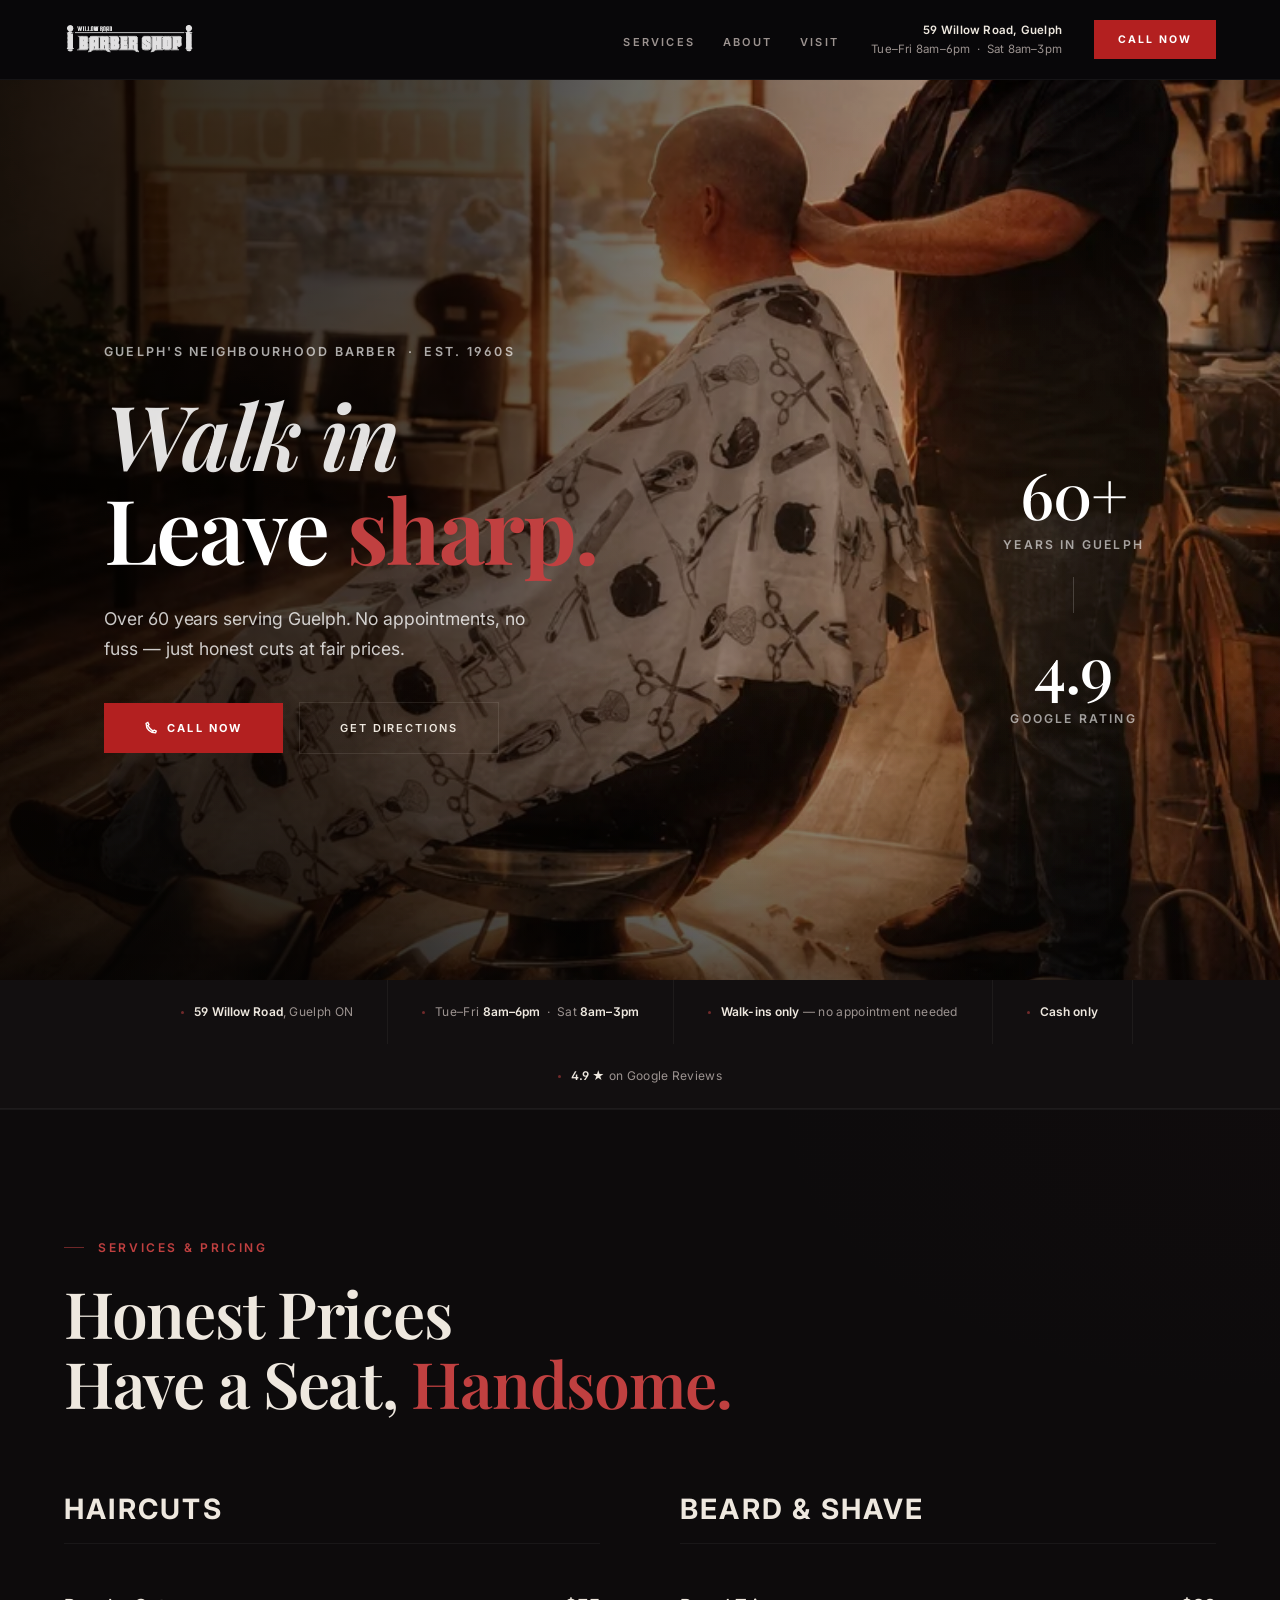
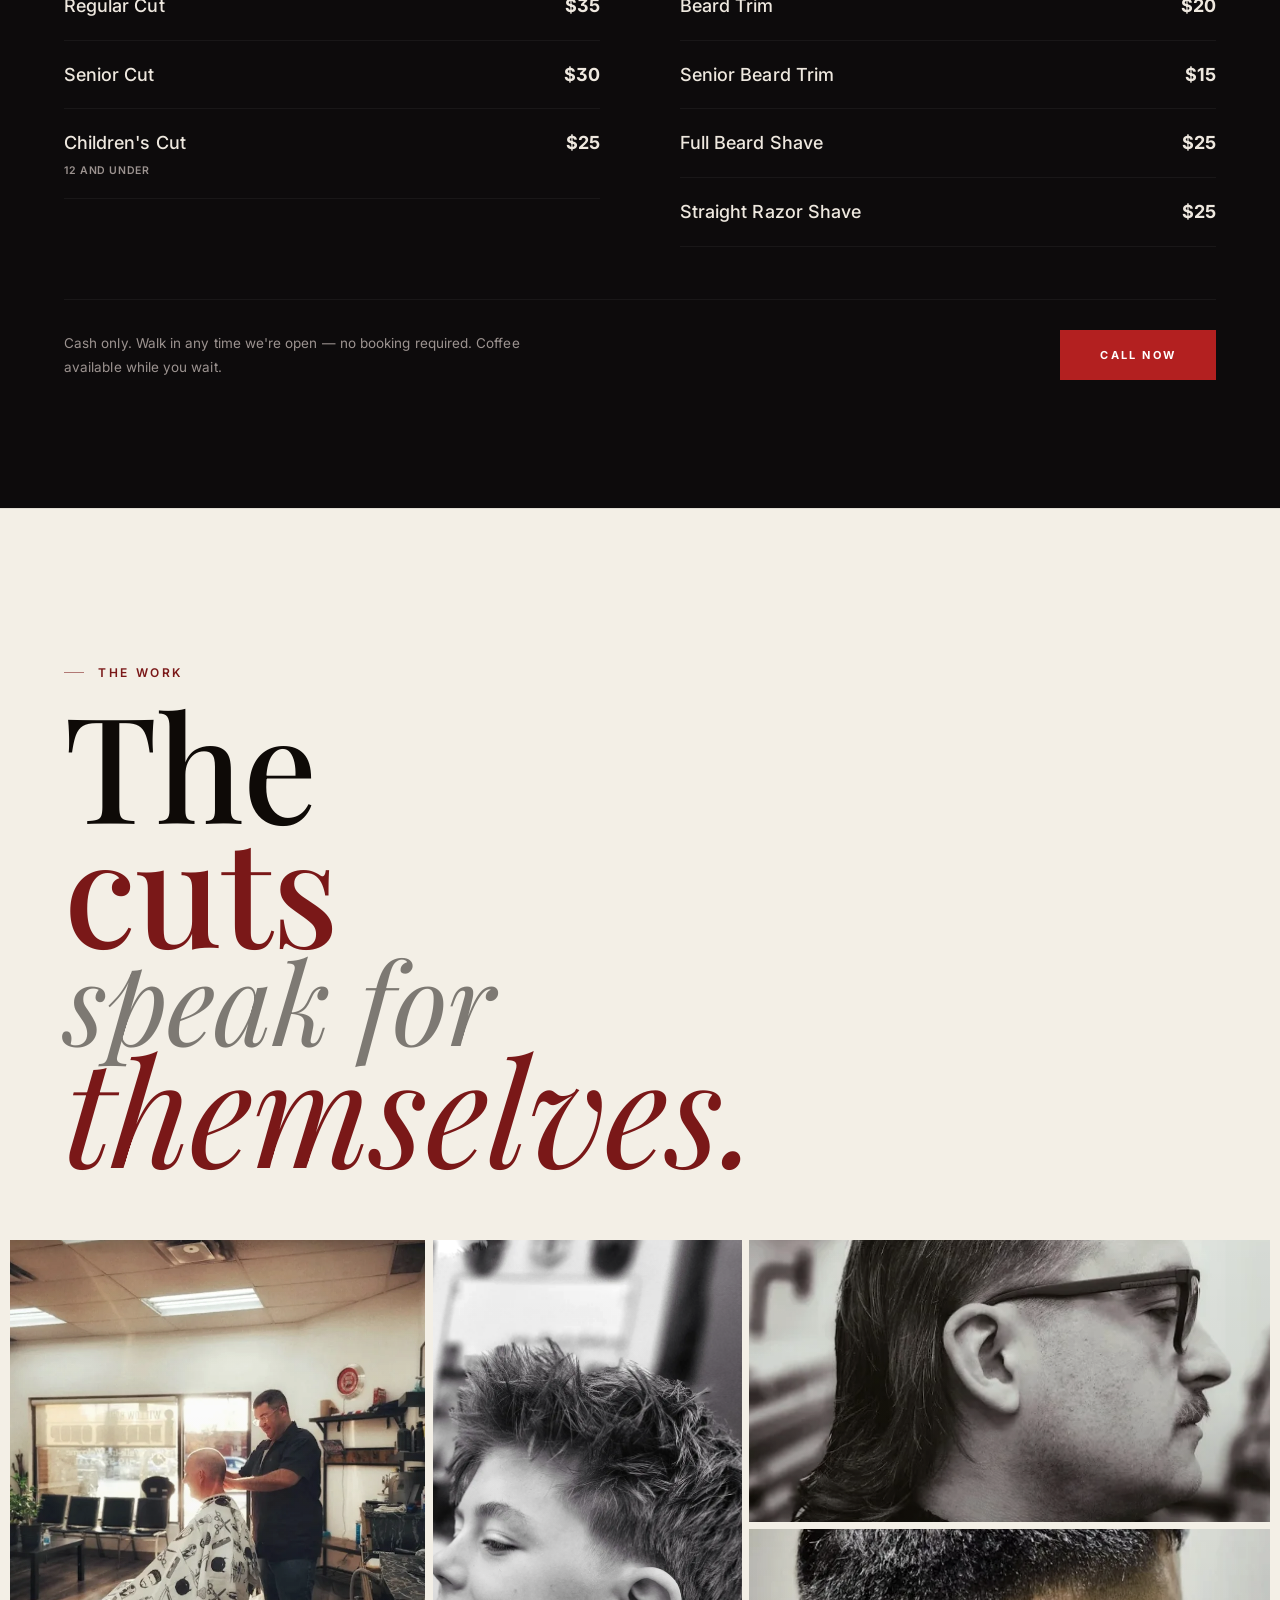
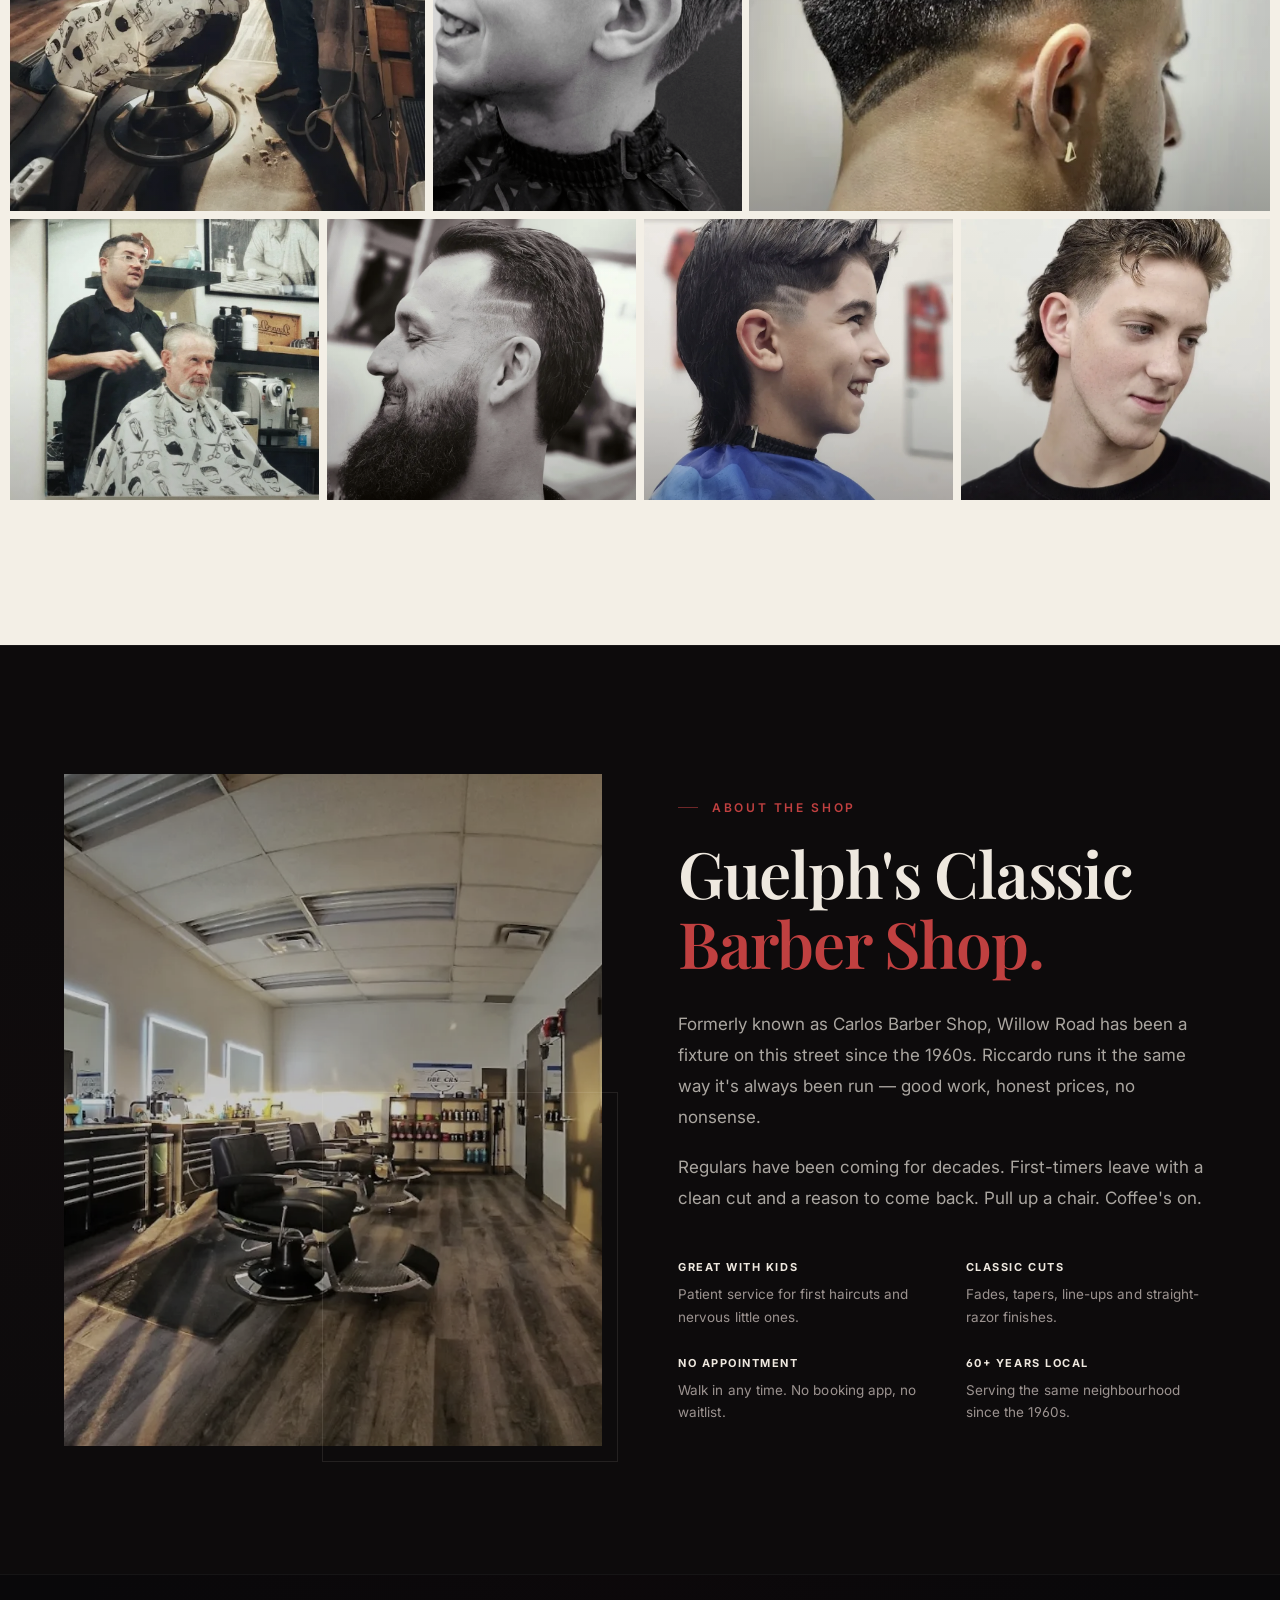
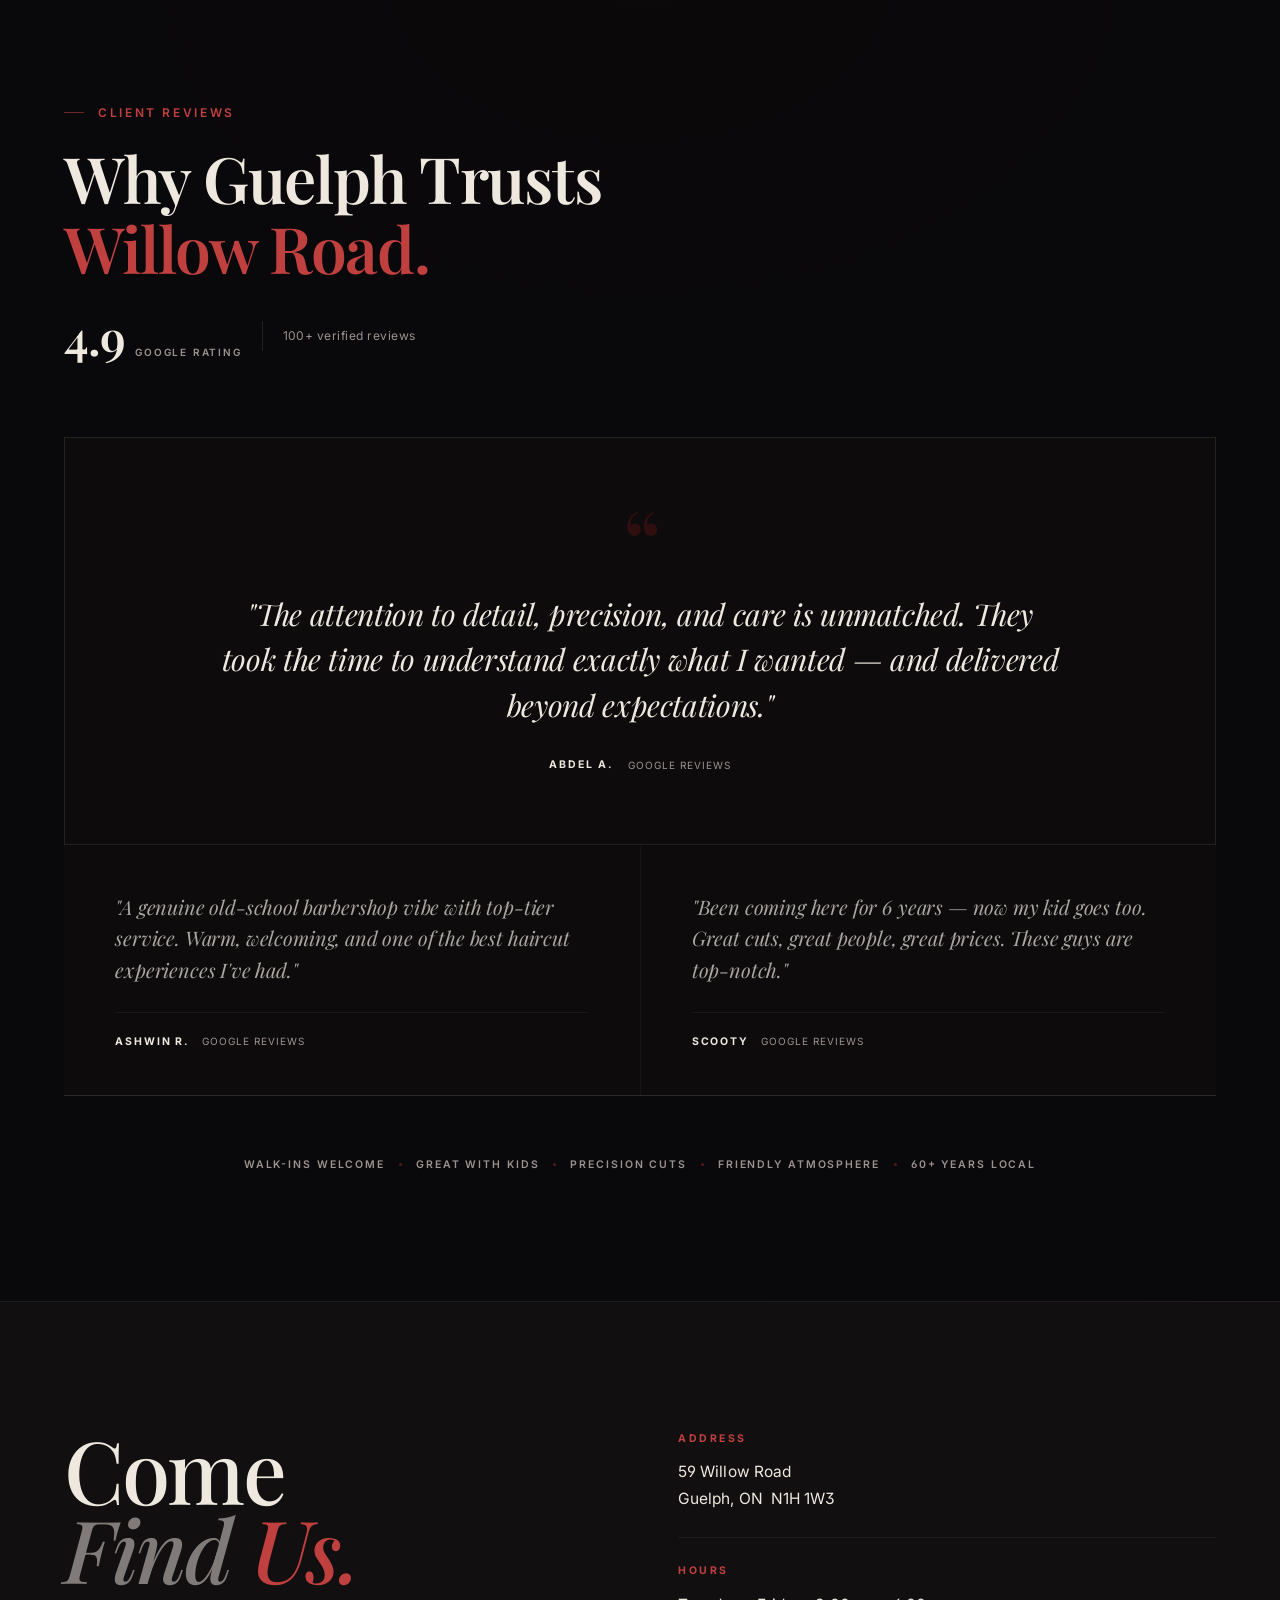
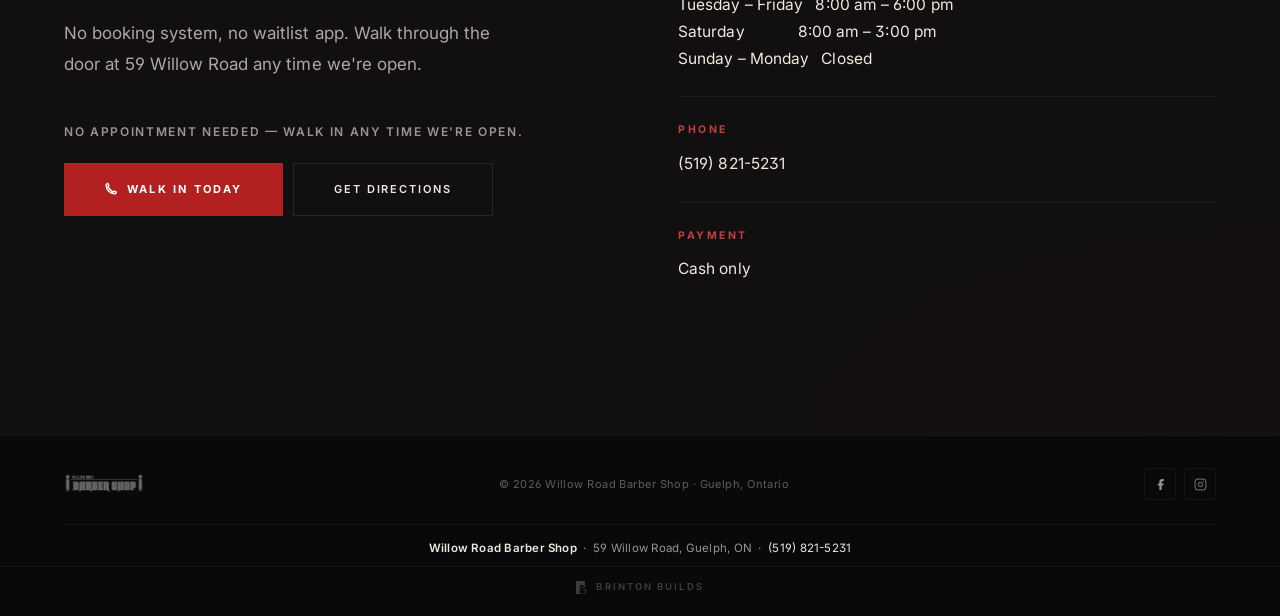
==== commit 421588b0: "Add files via upload" ====
--- a/index.html
+++ b/index.html
@@ -56,8 +56,53 @@
   <!-- ── Fonts ───────────────────────────────────────────────── -->
   <link rel="preconnect" href="https://fonts.googleapis.com" />
   <link rel="preconnect" href="https://fonts.gstatic.com" crossorigin />
-  <link href="https://fonts.googleapis.com/css2?family=Cormorant+Garamond:ital,wght@0,300;0,400;0,500;0,600;1,300;1,400;1,500;1,600&family=Inter:wght@400;500;600;700&display=swap" rel="stylesheet" />
+  <link href="https://fonts.googleapis.com/css2?family=Playfair+Display:ital,wght@0,400;0,600;1,400;1,600&family=Inter:wght@400;500;600;700&display=swap" rel="stylesheet" />
   <link rel="stylesheet" href="willow-v2.css" />
+
+  <style>
+    @media (max-width: 768px) {
+      .trust-strip .container {
+        display: grid !important;
+        grid-template-columns: 1fr !important;
+        gap: 0 !important;
+      }
+
+      .trust-strip .trust-item {
+        width: 100% !important;
+        display: flex !important;
+        align-items: flex-start !important;
+        justify-content: center !important;
+        gap: 10px !important;
+        text-align: left !important;
+        padding: 12px 0 !important;
+        border-right: 0 !important;
+        border-left: 0 !important;
+        border-top: 0 !important;
+        border-bottom: 1px solid rgba(255,255,255,0.08) !important;
+      }
+
+      .trust-strip .trust-item:last-child {
+        border-bottom: 0 !important;
+        padding-bottom: 0 !important;
+      }
+
+      .trust-strip .trust-item:first-child {
+        padding-top: 0 !important;
+      }
+
+      .trust-strip .trust-dot {
+        flex: 0 0 auto !important;
+        margin-top: 0.55em !important;
+      }
+
+      .trust-strip .trust-item span:last-child {
+        display: block !important;
+        width: 100% !important;
+        line-height: 1.55 !important;
+      }
+    }
+  </style>
+
 
   <!-- ── Structured Data: LocalBusiness / BarberShop ─────────── -->
   <script type="application/ld+json">
@@ -607,62 +652,74 @@
 </section>
 
 <!-- ======================================================
-   REVIEWS
-   ====================================================== -->
-<section id="reviews" class="reviews">
+   TESTIMONIALS
+   ====================================================== -->
+<section id="reviews" class="testimonials">
   <div class="container">
+
+    <!-- Section header -->
     <div class="section-head reveal-up">
-      <p class="eyebrow">What Clients Say</p>
-      <h2 class="section-title">Why Guelph<br>Keeps Coming <span class="accent">Back.</span></h2>
-    </div>
-    <div class="reviews-grid reveal-up reveal-delay-1">
-      <div class="review-card">
-        <div class="review-stars" aria-label="5 out of 5 stars">
-          <svg viewBox="0 0 16 16" aria-hidden="true"><path d="M8 1l1.9 3.9 4.3.6-3.1 3 .7 4.3L8 10.8l-3.8 2 .7-4.3L1.8 5.5l4.3-.6z" /></svg>
-          <svg viewBox="0 0 16 16" aria-hidden="true"><path d="M8 1l1.9 3.9 4.3.6-3.1 3 .7 4.3L8 10.8l-3.8 2 .7-4.3L1.8 5.5l4.3-.6z" /></svg>
-          <svg viewBox="0 0 16 16" aria-hidden="true"><path d="M8 1l1.9 3.9 4.3.6-3.1 3 .7 4.3L8 10.8l-3.8 2 .7-4.3L1.8 5.5l4.3-.6z" /></svg>
-          <svg viewBox="0 0 16 16" aria-hidden="true"><path d="M8 1l1.9 3.9 4.3.6-3.1 3 .7 4.3L8 10.8l-3.8 2 .7-4.3L1.8 5.5l4.3-.6z" /></svg>
-          <svg viewBox="0 0 16 16" aria-hidden="true"><path d="M8 1l1.9 3.9 4.3.6-3.1 3 .7 4.3L8 10.8l-3.8 2 .7-4.3L1.8 5.5l4.3-.6z" /></svg>
-        </div>
-        <p class="review-quote">"Rich is one of a kind — best price, best service in town."</p>
-        <div class="review-attr">
-          <div class="review-name">Tom M.</div>
-          <div class="review-src">Google Reviews</div>
-        </div>
-      </div>
-      <div class="review-card">
-        <div class="review-stars" aria-label="5 out of 5 stars">
-          <svg viewBox="0 0 16 16" aria-hidden="true"><path d="M8 1l1.9 3.9 4.3.6-3.1 3 .7 4.3L8 10.8l-3.8 2 .7-4.3L1.8 5.5l4.3-.6z" /></svg>
-          <svg viewBox="0 0 16 16" aria-hidden="true"><path d="M8 1l1.9 3.9 4.3.6-3.1 3 .7 4.3L8 10.8l-3.8 2 .7-4.3L1.8 5.5l4.3-.6z" /></svg>
-          <svg viewBox="0 0 16 16" aria-hidden="true"><path d="M8 1l1.9 3.9 4.3.6-3.1 3 .7 4.3L8 10.8l-3.8 2 .7-4.3L1.8 5.5l4.3-.6z" /></svg>
-          <svg viewBox="0 0 16 16" aria-hidden="true"><path d="M8 1l1.9 3.9 4.3.6-3.1 3 .7 4.3L8 10.8l-3.8 2 .7-4.3L1.8 5.5l4.3-.6z" /></svg>
-          <svg viewBox="0 0 16 16" aria-hidden="true"><path d="M8 1l1.9 3.9 4.3.6-3.1 3 .7 4.3L8 10.8l-3.8 2 .7-4.3L1.8 5.5l4.3-.6z" /></svg>
-        </div>
-        <p class="review-quote">"Took my five-year-old in for the first time — fantastic. Stylish cut, great price. Riccardo was great. Can't say enough."</p>
-        <div class="review-attr">
-          <div class="review-name">Dawn M.</div>
-          <div class="review-src">Google Reviews</div>
-        </div>
-      </div>
-      <div class="review-card">
-        <div class="review-stars" aria-label="5 out of 5 stars">
-          <svg viewBox="0 0 16 16" aria-hidden="true"><path d="M8 1l1.9 3.9 4.3.6-3.1 3 .7 4.3L8 10.8l-3.8 2 .7-4.3L1.8 5.5l4.3-.6z" /></svg>
-          <svg viewBox="0 0 16 16" aria-hidden="true"><path d="M8 1l1.9 3.9 4.3.6-3.1 3 .7 4.3L8 10.8l-3.8 2 .7-4.3L1.8 5.5l4.3-.6z" /></svg>
-          <svg viewBox="0 0 16 16" aria-hidden="true"><path d="M8 1l1.9 3.9 4.3.6-3.1 3 .7 4.3L8 10.8l-3.8 2 .7-4.3L1.8 5.5l4.3-.6z" /></svg>
-          <svg viewBox="0 0 16 16" aria-hidden="true"><path d="M8 1l1.9 3.9 4.3.6-3.1 3 .7 4.3L8 10.8l-3.8 2 .7-4.3L1.8 5.5l4.3-.6z" /></svg>
-          <svg viewBox="0 0 16 16" aria-hidden="true"><path d="M8 1l1.9 3.9 4.3.6-3.1 3 .7 4.3L8 10.8l-3.8 2 .7-4.3L1.8 5.5l4.3-.6z" /></svg>
-        </div>
-        <p class="review-quote">"Been coming here for years. Always consistent, always good. Never going anywhere else."</p>
-        <div class="review-attr">
-          <div class="review-name">Mike R.</div>
-          <div class="review-src">Google Reviews</div>
-        </div>
-      </div>
-    </div>
-    <div class="reviews-agg reveal-up reveal-delay-2" aria-label="4.9 out of 5 average on Google Reviews">
-      <div class="reviews-agg-num">4.9</div>
-      <div class="reviews-agg-text">average rating on Google Reviews</div>
-    </div>
+      <p class="eyebrow">Client Reviews</p>
+      <h2 class="section-title">Why Guelph Trusts<br><span class="accent">Willow Road.</span></h2>
+      <div class="testimonials-meta" aria-label="4.9 average on Google Reviews">
+        <div class="testimonials-rating">
+          <span class="testimonials-rating-num">4.9</span>
+          <span class="testimonials-rating-label">Google Rating</span>
+        </div>
+        <span class="testimonials-meta-rule" aria-hidden="true"></span>
+        <span class="testimonials-meta-text">100+ verified reviews</span>
+      </div>
+    </div>
+
+    <!-- Featured testimonial — precision & craft -->
+    <figure class="testi-featured reveal-up reveal-delay-1">
+      <blockquote class="testi-featured-blockquote">
+        <p>"The attention to detail, precision, and care is unmatched. They took the time to understand exactly what I wanted — and delivered beyond expectations."</p>
+      </blockquote>
+      <figcaption class="testi-featured-attr">
+        <span class="testi-name">Abdel A.</span>
+        <span class="testi-src">Google Reviews</span>
+      </figcaption>
+    </figure>
+
+    <!-- Supporting testimonials -->
+    <div class="testi-grid reveal-up reveal-delay-2">
+
+      <figure class="testi-card">
+        <blockquote>
+          <p class="testi-quote">"A genuine old-school barbershop vibe with top-tier service. Warm, welcoming, and one of the best haircut experiences I've had."</p>
+        </blockquote>
+        <figcaption class="testi-card-attr">
+          <span class="testi-name">Ashwin R.</span>
+          <span class="testi-src">Google Reviews</span>
+        </figcaption>
+      </figure>
+
+      <figure class="testi-card">
+        <blockquote>
+          <p class="testi-quote">"Been coming here for 6 years — now my kid goes too. Great cuts, great people, great prices. These guys are top-notch."</p>
+        </blockquote>
+        <figcaption class="testi-card-attr">
+          <span class="testi-name">Scooty</span>
+          <span class="testi-src">Google Reviews</span>
+        </figcaption>
+      </figure>
+
+    </div>
+
+    <!-- Trust signal strip -->
+    <div class="testi-trust reveal-up reveal-delay-3" aria-label="What makes Willow Road worth visiting">
+      <span>Walk-Ins Welcome</span>
+      <span class="testi-trust-dot" aria-hidden="true"></span>
+      <span>Great with Kids</span>
+      <span class="testi-trust-dot" aria-hidden="true"></span>
+      <span>Precision Cuts</span>
+      <span class="testi-trust-dot" aria-hidden="true"></span>
+      <span>Friendly Atmosphere</span>
+      <span class="testi-trust-dot" aria-hidden="true"></span>
+      <span>60+ Years Local</span>
+    </div>
+
   </div>
 </section>
 
@@ -677,12 +734,13 @@
         No booking system, no waitlist app.
         Walk through the door at 59 Willow Road any time we're open.
       </p>
+      <p class="visit-cta-nudge">No appointment needed — walk in any time we're open.</p>
       <div class="visit-actions">
         <a href="tel:+15198215231" class="btn-primary">
           <svg width="14" height="14" viewBox="0 0 20 20" fill="none" stroke="currentColor" stroke-width="2" aria-hidden="true">
             <path stroke-linecap="round" d="M3 3.5C3 11.5 8.5 17 16.5 17l1-2.5-3-1.5-1.5 1.5C11 13 7 9 5.5 6.5L7 5 5.5 2 3 3.5z" />
           </svg>
-          Call Now
+          Walk In Today
         </a>
         <a href="https://www.google.com/maps/dir/?api=1&destination=59+Willow+Road+Guelph+Ontario" target="_blank" rel="noopener" class="btn-ghost">Get Directions</a>
       </div>
--- a/willow-v2.css
+++ b/willow-v2.css
@@ -1562,6 +1562,301 @@
 }
 
 /* ============================================
+   TESTIMONIALS — Premium Social Proof
+   ============================================ */
+.testimonials {
+  padding-block: var(--pad-s);
+  background: var(--bg);
+  border-top: 1px solid var(--border);
+  background-image:
+    radial-gradient(ellipse 70% 45% at 50% 0%, rgba(100,15,15,0.030) 0%, transparent 65%);
+}
+
+/* Header meta row — rating + review count */
+.testimonials-meta {
+  display: flex;
+  align-items: center;
+  gap: 20px;
+  margin-top: 28px;
+  flex-wrap: wrap;
+}
+
+.testimonials-rating {
+  display: flex;
+  align-items: baseline;
+  gap: 10px;
+}
+
+.testimonials-rating-num {
+  font-family: var(--font-serif);
+  font-size: clamp(36px, 4vw, 48px);
+  font-weight: 600;
+  color: var(--fg);
+  line-height: 1;
+  letter-spacing: -0.02em;
+}
+
+.testimonials-rating-label {
+  font-family: var(--font-sans);
+  font-size: 10px;
+  font-weight: 600;
+  letter-spacing: 0.18em;
+  text-transform: uppercase;
+  color: var(--fg-dim);
+}
+
+.testimonials-meta-rule {
+  width: 1px;
+  height: 30px;
+  background: var(--border-md);
+  flex-shrink: 0;
+}
+
+.testimonials-meta-text {
+  font-family: var(--font-sans);
+  font-size: 12px;
+  color: var(--fg-dim);
+  letter-spacing: 0.04em;
+}
+
+/* ── Featured quote ─────────────────────── */
+.testi-featured {
+  margin-top: clamp(52px, 6vw, 72px);
+  padding: clamp(44px, 5.5vw, 72px) clamp(36px, 8vw, 112px);
+  border: 1px solid var(--border-md);
+  background: var(--bg-2);
+  position: relative;
+  text-align: center;
+}
+
+/* Decorative opening quote — oxblood, very subtle */
+.testi-featured::before {
+  content: '\201C';
+  font-family: var(--font-serif);
+  font-size: 96px;
+  line-height: 0.70;
+  color: var(--accent-deep);
+  opacity: 0.30;
+  display: block;
+  margin-bottom: 16px;
+  letter-spacing: -0.04em;
+  pointer-events: none;
+}
+
+.testi-featured-blockquote > p {
+  font-family: var(--font-serif);
+  font-size: clamp(21px, 2.5vw, 30px);
+  font-style: italic;
+  font-weight: 400;
+  line-height: 1.52;
+  letter-spacing: -0.012em;
+  color: var(--fg);
+  max-width: 66ch;
+  margin: 0 auto;
+  text-wrap: pretty;
+}
+
+.testi-featured-attr {
+  margin-top: 28px;
+  display: flex;
+  align-items: center;
+  justify-content: center;
+  gap: 14px;
+}
+
+/* Shared name + source styles */
+.testi-name {
+  font-family: var(--font-sans);
+  font-style: normal;
+  font-size: 10.5px;
+  font-weight: 700;
+  letter-spacing: 0.18em;
+  text-transform: uppercase;
+  color: var(--fg);
+}
+
+.testi-src {
+  font-family: var(--font-sans);
+  font-size: 10px;
+  color: var(--fg-dim);
+  letter-spacing: 0.10em;
+  text-transform: uppercase;
+}
+
+/* ── Supporting grid ────────────────────── */
+.testi-grid {
+  display: grid;
+  grid-template-columns: 1fr 1fr;
+  gap: 1px;
+  background: var(--border);
+  margin-top: 1px; /* seamless join with featured border */
+  border-bottom: 1px solid var(--border-md);
+}
+
+.testi-card {
+  background: var(--bg-2);
+  padding: clamp(32px, 3.5vw, 52px) clamp(28px, 4vw, 56px);
+}
+
+.testi-quote {
+  font-family: var(--font-serif);
+  font-size: clamp(16px, 1.7vw, 20px);
+  font-style: italic;
+  font-weight: 400;
+  line-height: 1.58;
+  letter-spacing: -0.008em;
+  color: var(--fg-muted);
+  text-wrap: pretty;
+}
+
+.testi-card-attr {
+  margin-top: 26px;
+  padding-top: 20px;
+  border-top: 1px solid var(--border);
+  display: flex;
+  align-items: baseline;
+  gap: 12px;
+}
+
+/* ── Trust signals ──────────────────────── */
+.testi-trust {
+  margin-top: clamp(44px, 5vw, 60px);
+  display: flex;
+  align-items: center;
+  justify-content: center;
+  gap: 14px;
+  flex-wrap: wrap;
+  font-family: var(--font-sans);
+  font-size: 10.5px;
+  font-weight: 600;
+  letter-spacing: 0.18em;
+  text-transform: uppercase;
+  color: var(--fg-dim);
+}
+
+.testi-trust-dot {
+  width: 3px;
+  height: 3px;
+  border-radius: 50%;
+  background: var(--accent-text);
+  opacity: 0.38;
+  flex-shrink: 0;
+}
+
+/* ── Visit CTA nudge ────────────────────── */
+.visit-cta-nudge {
+  font-family: var(--font-sans);
+  font-size: 12px;
+  font-weight: 600;
+  letter-spacing: 0.14em;
+  text-transform: uppercase;
+  color: var(--fg-dim);
+  margin-bottom: 22px;
+}
+
+/* ── Responsive ─────────────────────────── */
+@media (max-width: 720px) {
+  .testi-featured {
+    padding: clamp(36px, 7vw, 52px) clamp(24px, 6vw, 36px);
+    text-align: left;
+  }
+  .testi-featured::before {
+    text-align: left;
+  }
+  .testi-featured-attr {
+    justify-content: flex-start;
+  }
+  .testi-grid {
+    grid-template-columns: 1fr;
+  }
+  .testi-trust {
+    justify-content: flex-start;
+    gap: 10px 14px;
+  }
+  .testimonials-meta {
+    gap: 16px;
+  }
+}
+
+@media (max-width: 480px) {
+  .testimonials-meta-rule { display: none; }
+}
+
+/* ============================================
+   TYPOGRAPHY UPGRADE — v3.1
+   Playfair Display headline system
+   ============================================ */
+
+/* Token: swap display serif from Cormorant Garamond to Playfair Display */
+:root {
+  --font-serif: 'Playfair Display', Georgia, serif;
+}
+
+/* Hero heading — cinematic scale & weight */
+.hero-heading {
+  font-size: clamp(56px, 7vw, 96px);
+  line-height: 1.05;
+  letter-spacing: -0.02em;
+  font-weight: 600;
+}
+
+/* Both lines unified to 600 — confidence over elegance */
+.hero-line--1 {
+  font-weight: 600;
+}
+.hero-line--2 {
+  font-weight: 600;
+}
+
+/* Accent word ("sharp.") punches harder */
+.hero-heading .accent {
+  font-weight: 700;
+}
+
+/* Section titles — Playfair Display at editorial scale */
+.section-title {
+  font-size: clamp(44px, 5vw, 68px);
+  font-weight: 600;
+  line-height: 1.1;
+  letter-spacing: -0.02em;
+}
+
+/* Eyebrow / section labels — tighten tracking slightly */
+.eyebrow {
+  font-size: 12px;
+  letter-spacing: 0.22em;
+}
+
+/* Category headings — strong sans anchors, not decorative serif */
+.svc-group-title {
+  font-family: var(--font-sans);
+  font-size: 28px;
+  font-weight: 700;
+  text-transform: uppercase;
+  letter-spacing: 0.08em;
+  line-height: 1;
+  margin-bottom: 28px;
+  border-bottom: 1px solid var(--border);
+  padding-bottom: 20px;
+  font-optical-sizing: normal;
+}
+
+/* Price list — service names: readable weight, not thin */
+.svc-name {
+  font-size: 18px;
+  font-weight: 500;
+}
+
+/* Price list — amounts: switch to bold sans, drop serif opacity */
+.svc-price {
+  font-family: var(--font-sans);
+  font-size: 18px;
+  font-weight: 700;
+  letter-spacing: 0;
+  opacity: 1;
+}
+
+/* ============================================
    PRINT STYLES
    ============================================ */
 @media print {
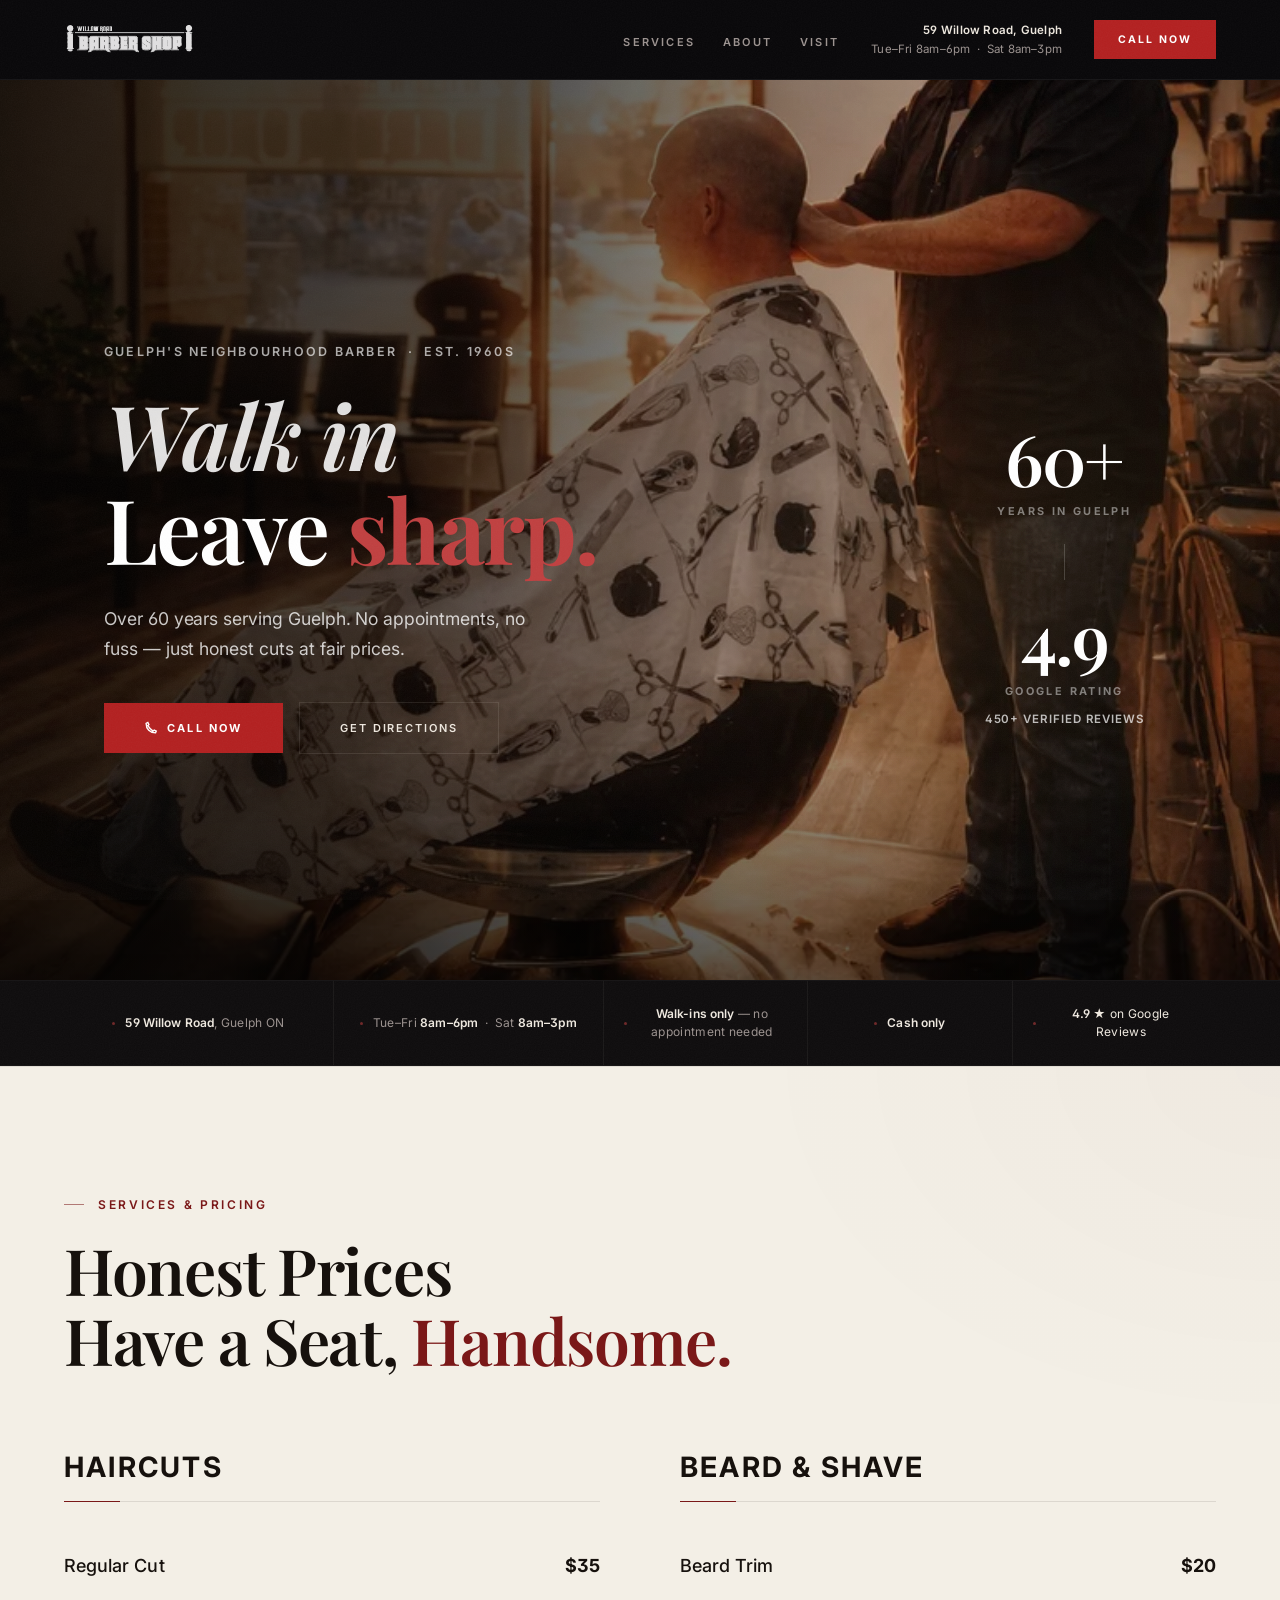
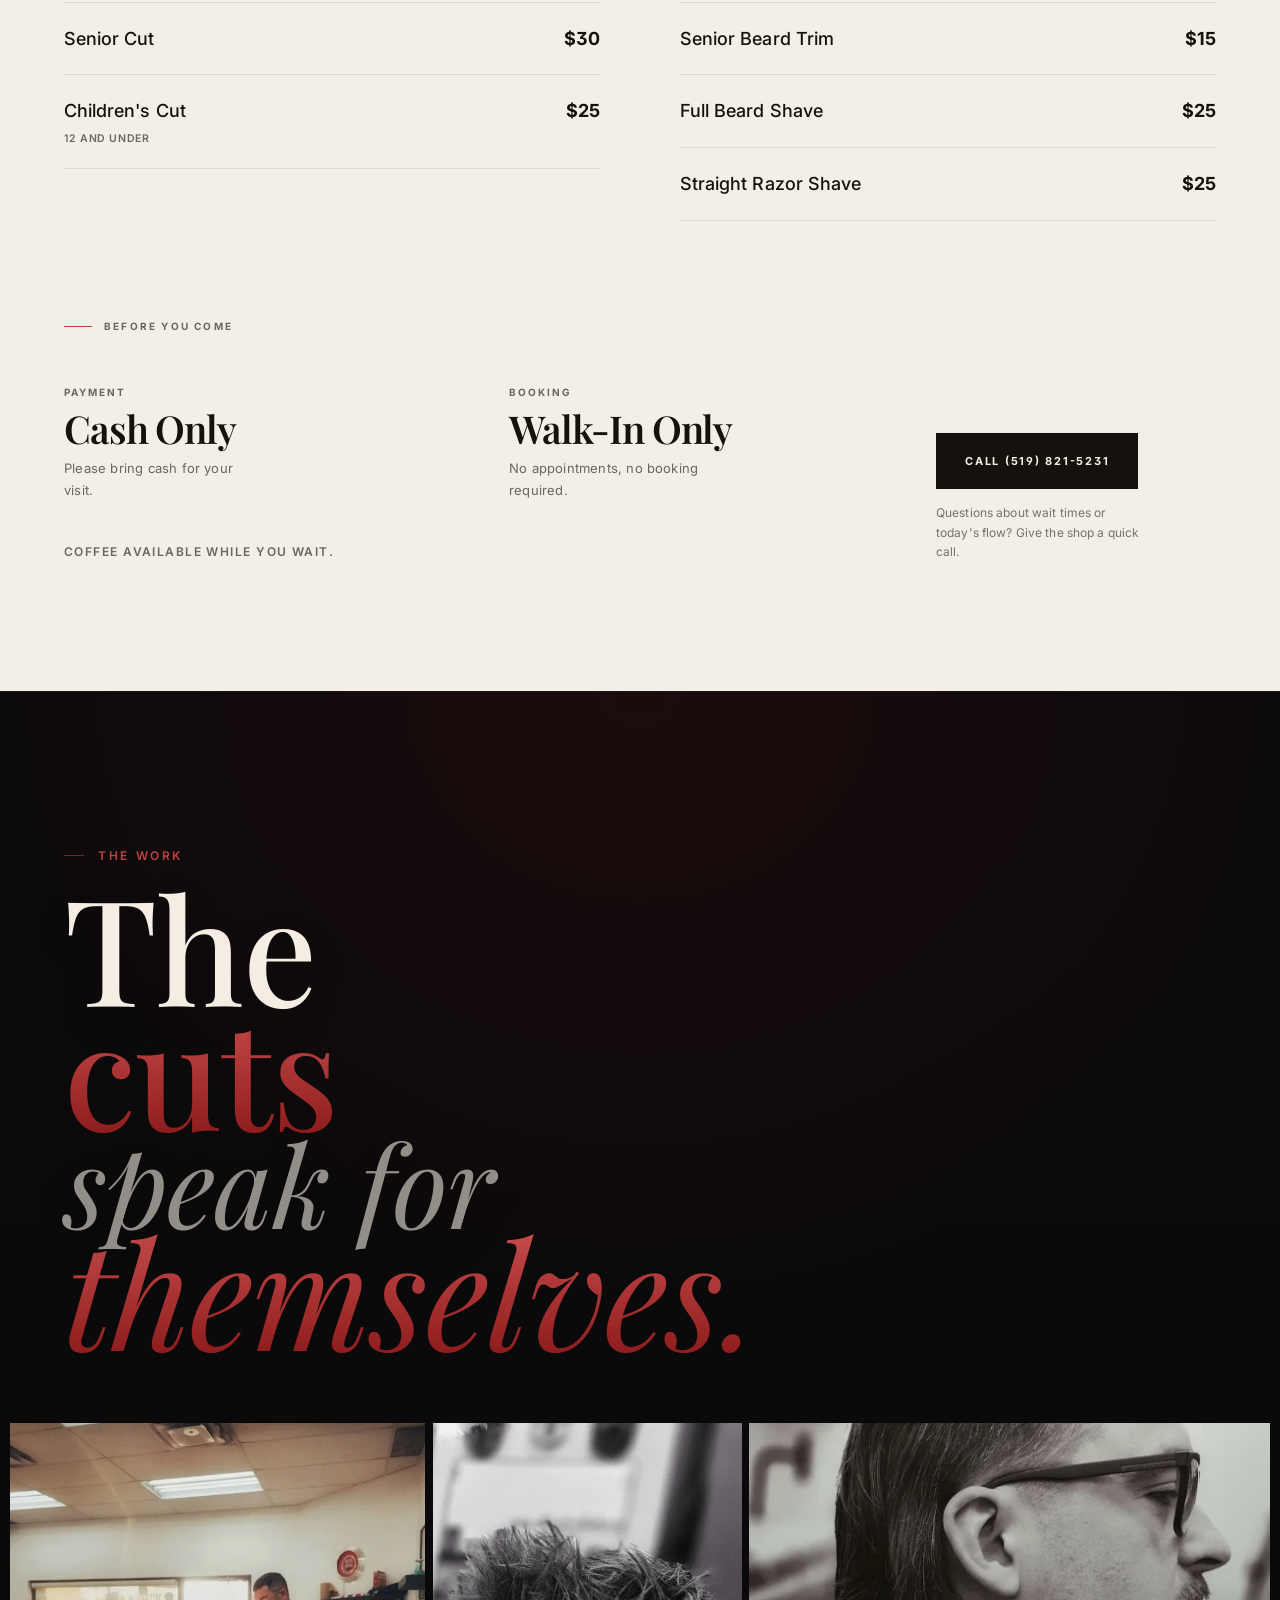
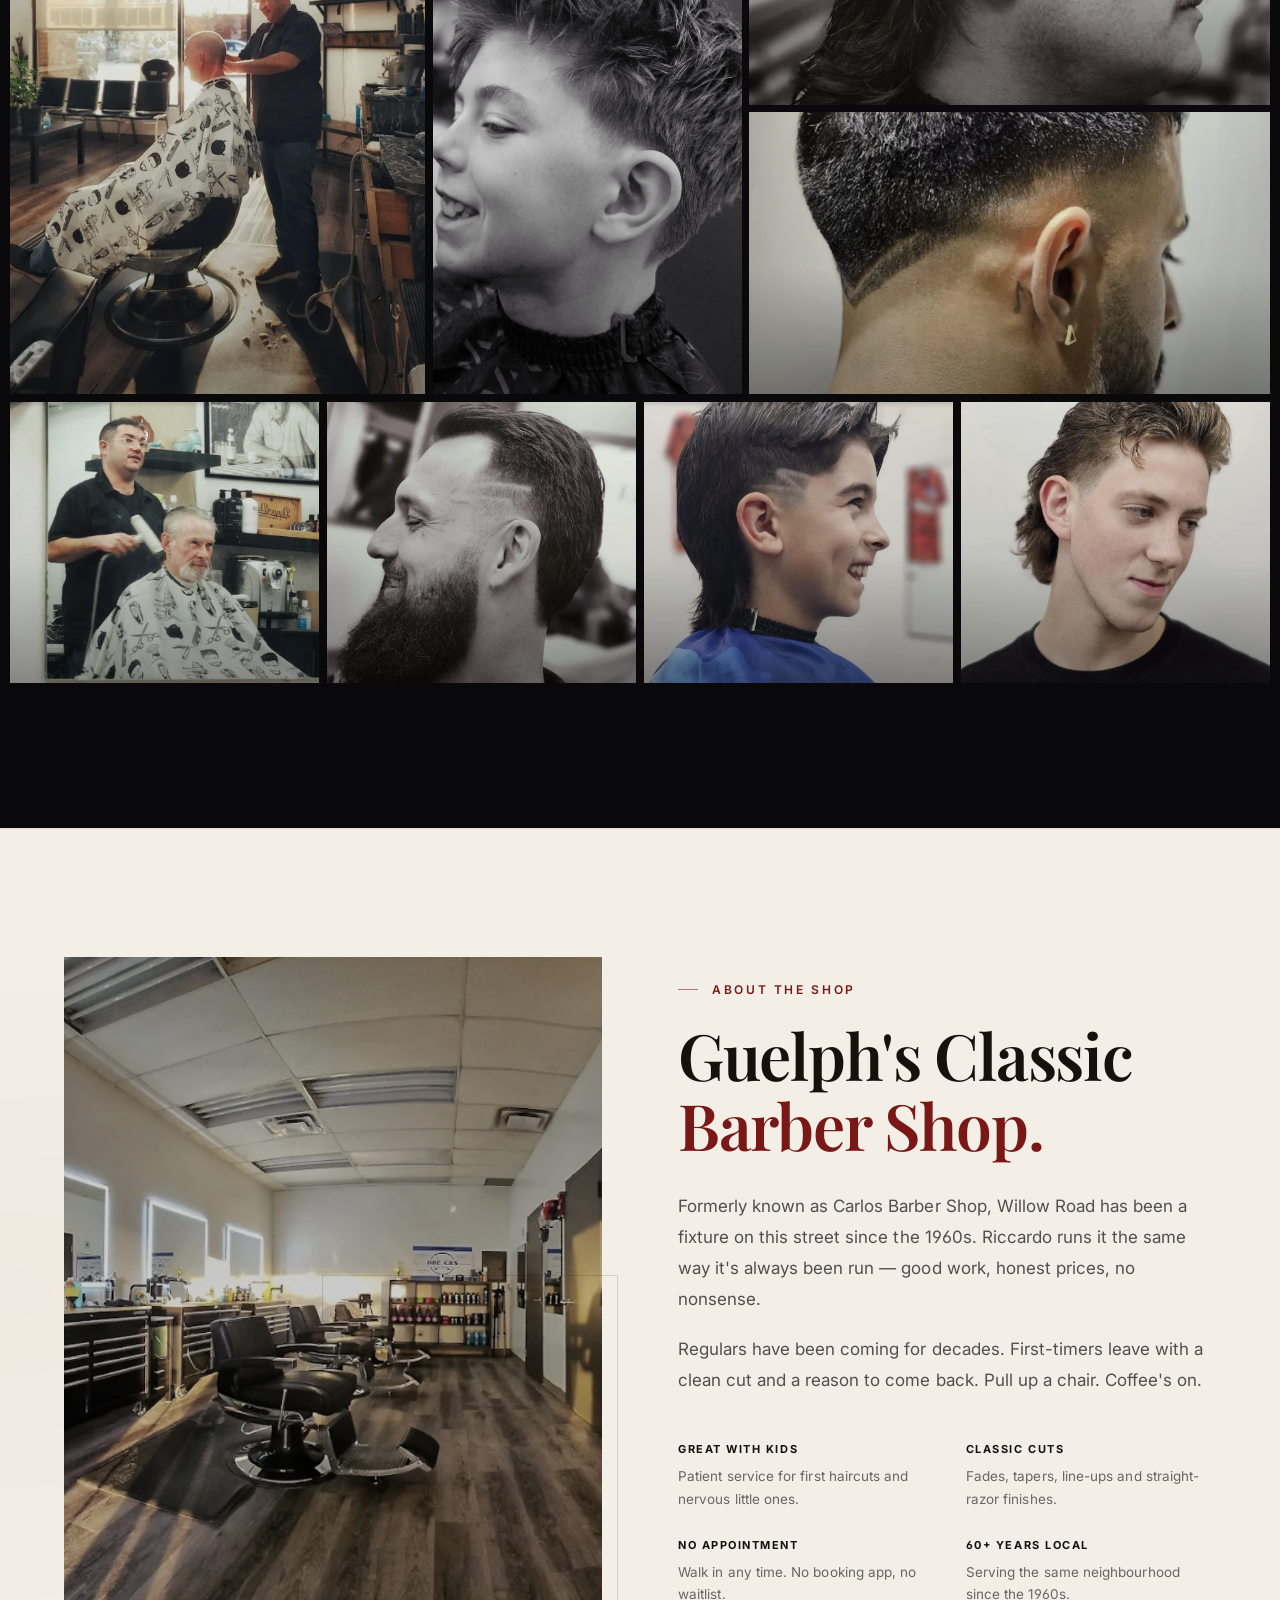
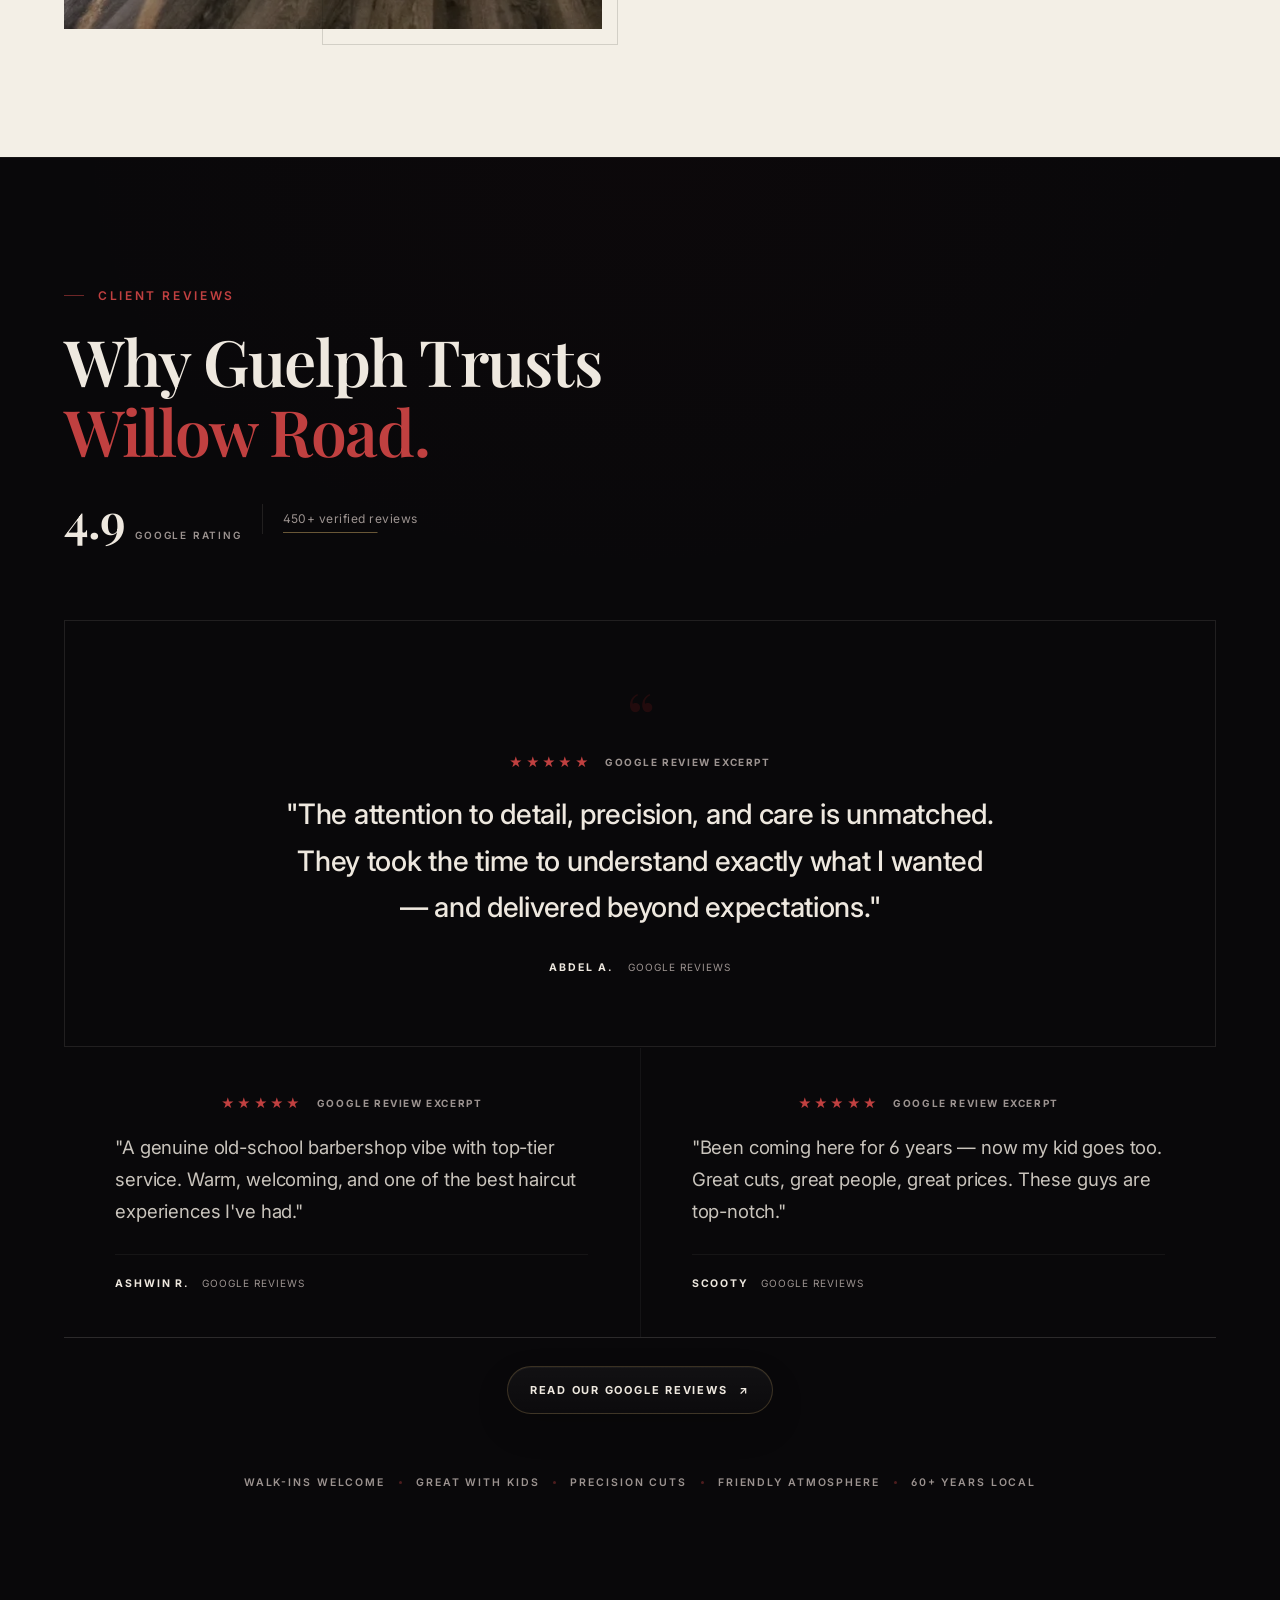
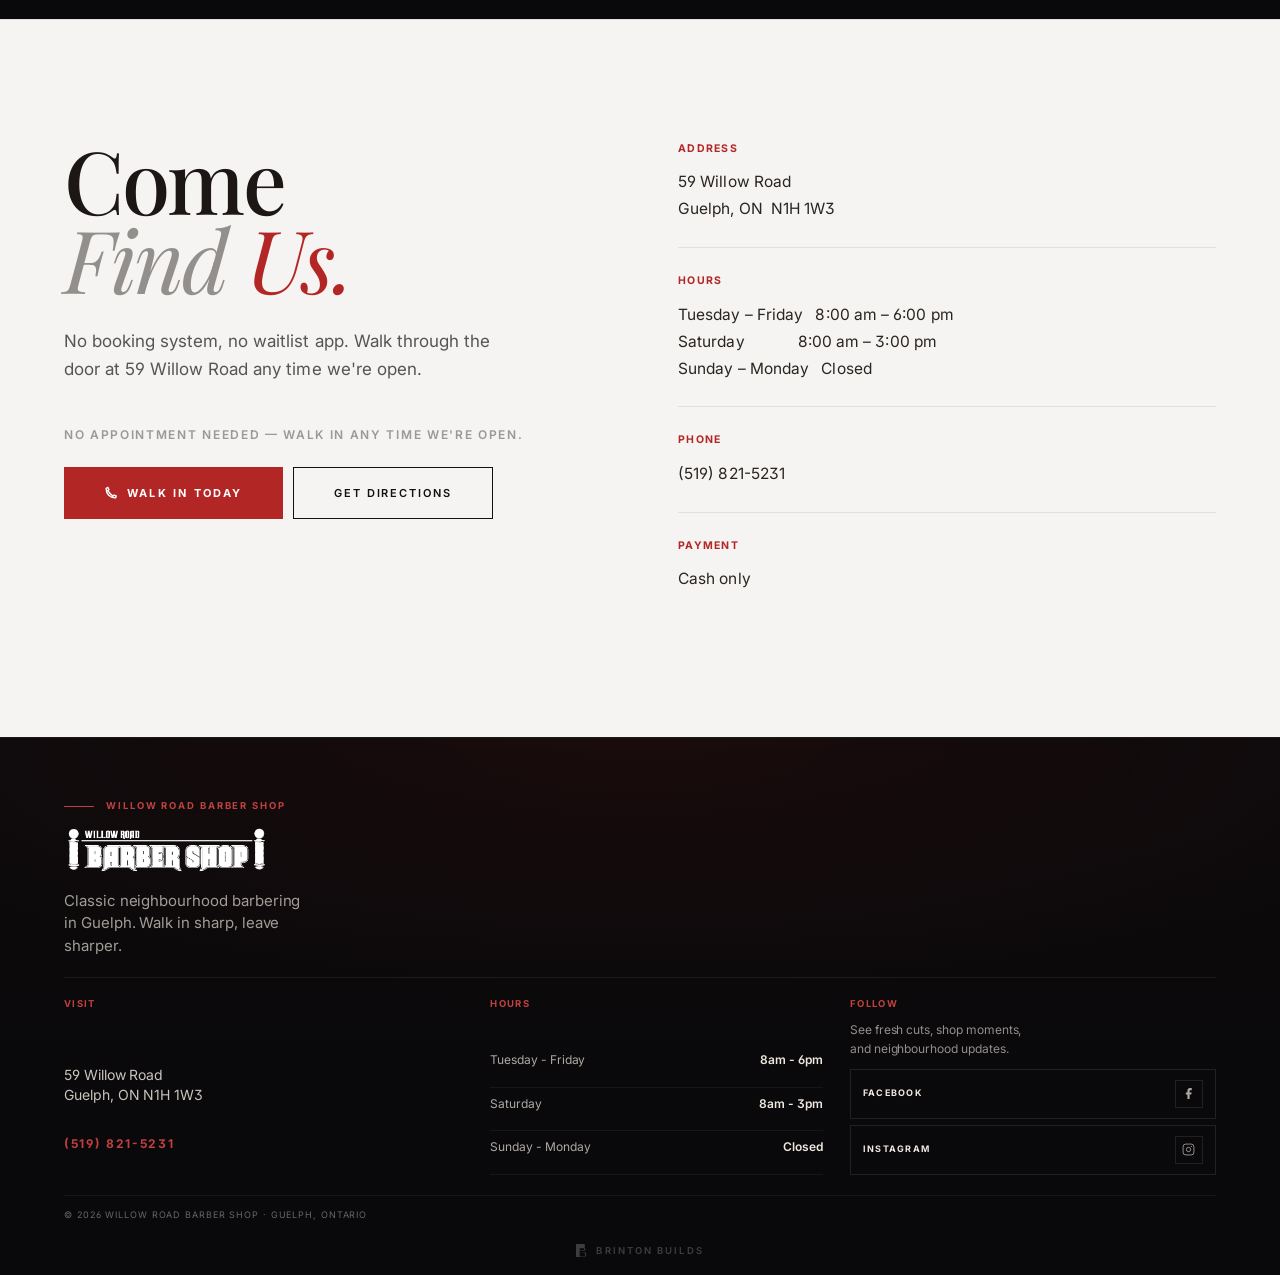
==== commit 95f7c48c: "Add files via upload" ====
--- a/index.html
+++ b/index.html
@@ -52,57 +52,13 @@
   <meta name="twitter:description" content="Guelph's neighbourhood barber. Walk-in haircuts and fades. 59 Willow Road." />
   <meta name="twitter:image" content="https://willowroadbarber.ca/images/willow-road-barbershop-barber-cutting-hair-guelph.webp" />
   <meta name="twitter:image:alt" content="Barber cutting a customer's hair at Willow Road Barbershop in Guelph" />
+  <meta name="last-local-polish" content="2026-04-22-2240" />
 
   <!-- ── Fonts ───────────────────────────────────────────────── -->
   <link rel="preconnect" href="https://fonts.googleapis.com" />
   <link rel="preconnect" href="https://fonts.gstatic.com" crossorigin />
   <link href="https://fonts.googleapis.com/css2?family=Playfair+Display:ital,wght@0,400;0,600;1,400;1,600&family=Inter:wght@400;500;600;700&display=swap" rel="stylesheet" />
-  <link rel="stylesheet" href="willow-v2.css" />
-
-  <style>
-    @media (max-width: 768px) {
-      .trust-strip .container {
-        display: grid !important;
-        grid-template-columns: 1fr !important;
-        gap: 0 !important;
-      }
-
-      .trust-strip .trust-item {
-        width: 100% !important;
-        display: flex !important;
-        align-items: flex-start !important;
-        justify-content: center !important;
-        gap: 10px !important;
-        text-align: left !important;
-        padding: 12px 0 !important;
-        border-right: 0 !important;
-        border-left: 0 !important;
-        border-top: 0 !important;
-        border-bottom: 1px solid rgba(255,255,255,0.08) !important;
-      }
-
-      .trust-strip .trust-item:last-child {
-        border-bottom: 0 !important;
-        padding-bottom: 0 !important;
-      }
-
-      .trust-strip .trust-item:first-child {
-        padding-top: 0 !important;
-      }
-
-      .trust-strip .trust-dot {
-        flex: 0 0 auto !important;
-        margin-top: 0.55em !important;
-      }
-
-      .trust-strip .trust-item span:last-child {
-        display: block !important;
-        width: 100% !important;
-        line-height: 1.55 !important;
-      }
-    }
-  </style>
-
+  <link rel="stylesheet" href="willow-v2.css?v=20260422-2259" />
 
   <!-- ── Structured Data: LocalBusiness / BarberShop ─────────── -->
   <script type="application/ld+json">
@@ -156,13 +112,13 @@
       }
     ],
     "sameAs": [
-      "https://www.facebook.com/willowroadbarber",
+      "https://www.facebook.com/willow.road.barbershop",
       "https://www.instagram.com/willowroadbarber"
     ],
     "aggregateRating": {
       "@type": "AggregateRating",
       "ratingValue": "4.9",
-      "reviewCount": "100",
+      "reviewCount": "450",
       "bestRating": "5",
       "worstRating": "1"
     },
@@ -266,10 +222,11 @@
           <div class="hero-stat-label">Years in Guelph</div>
         </div>
         <div class="hero-rule"></div>
-        <div class="hero-stat">
+        <a class="hero-stat hero-stat--link" href="https://www.google.com/search?sca_esv=b2645f01ee3a3dc1&sxsrf=ANbL-n4sOeBATrkxTKhN3M0EsgHSBQbiew:1776912337131&si=AL3DRZHrmvnFAVQPOO2Bzhf8AX9KZZ6raUI_dT7DG_z0kV2_x6CsO5U5V0QRDn8jNfIKD50cDJ-zj-R7piUgAYaaMro2BWD90yPa4YGv5ewppt0dctryQ_CoGE8zx_gtVVtLQD-m3owsjeQFWpUQc6H4Ujsy-bI2VA%3D%3D&q=Willow+Road+Barber+Shop+Reviews&sa=X&ved=2ahUKEwijhpul-oKUAxXtiSsGHbiJBhcQ0bkNegQIKxAH&biw=2148&bih=814&dpr=1" target="_blank" rel="noopener" aria-label="Read Willow Road Barber Shop Google reviews">
           <div class="hero-stat-num">4.9</div>
           <div class="hero-stat-label">Google Rating</div>
-        </div>
+          <div class="hero-stat-meta">450+ verified reviews</div>
+        </a>
       </div>
     </div>
   </div>
@@ -280,11 +237,11 @@
    ====================================================== -->
 <div class="trust-strip" role="list" aria-label="Key facts about the shop">
   <div class="container">
-    <div class="trust-item" role="listitem">
+    <div class="trust-item trust-item--major" role="listitem">
       <span class="trust-dot" aria-hidden="true"></span>
       <span><strong>59 Willow Road</strong>, Guelph ON</span>
     </div>
-    <div class="trust-item" role="listitem">
+    <div class="trust-item trust-item--major" role="listitem">
       <span class="trust-dot" aria-hidden="true"></span>
       <span>Tue–Fri <strong>8am–6pm</strong> &nbsp;·&nbsp; Sat <strong>8am–3pm</strong></span>
     </div>
@@ -296,10 +253,10 @@
       <span class="trust-dot" aria-hidden="true"></span>
       <span><strong>Cash only</strong></span>
     </div>
-    <div class="trust-item" role="listitem">
+    <a class="trust-item trust-item--link" role="listitem" href="https://www.google.com/search?sca_esv=b2645f01ee3a3dc1&sxsrf=ANbL-n4sOeBATrkxTKhN3M0EsgHSBQbiew:1776912337131&si=AL3DRZHrmvnFAVQPOO2Bzhf8AX9KZZ6raUI_dT7DG_z0kV2_x6CsO5U5V0QRDn8jNfIKD50cDJ-zj-R7piUgAYaaMro2BWD90yPa4YGv5ewppt0dctryQ_CoGE8zx_gtVVtLQD-m3owsjeQFWpUQc6H4Ujsy-bI2VA%3D%3D&q=Willow+Road+Barber+Shop+Reviews&sa=X&ved=2ahUKEwijhpul-oKUAxXtiSsGHbiJBhcQ0bkNegQIKxAH&biw=2148&bih=814&dpr=1" target="_blank" rel="noopener" aria-label="Read Willow Road Barber Shop Google reviews">
       <span class="trust-dot" aria-hidden="true"></span>
       <span><strong>4.9 ★</strong> on Google Reviews</span>
-    </div>
+    </a>
   </div>
 </div>
 
@@ -352,11 +309,26 @@
       </div>
     </div>
     <div class="services-foot reveal-up reveal-delay-2">
-      <p class="services-note">
-        Cash only. Walk in any time we're open — no booking required.
-        Coffee available while you wait.
-      </p>
-      <a href="tel:+15198215231" class="btn-primary">Call Now</a>
+      <div class="services-note" aria-label="Important visit information">
+        <div class="services-note-intro">Before You Come</div>
+        <div class="services-note-grid">
+          <div class="services-note-item services-note-item--priority">
+            <span class="services-note-label">Payment</span>
+            <strong class="services-note-value">Cash Only</strong>
+            <span class="services-note-copy">Please bring cash for your visit.</span>
+          </div>
+          <div class="services-note-item services-note-item--priority">
+            <span class="services-note-label">Booking</span>
+            <strong class="services-note-value">Walk-In Only</strong>
+            <span class="services-note-copy">No appointments, no booking required.</span>
+          </div>
+        </div>
+        <div class="services-note-secondary">Coffee available while you wait.</div>
+      </div>
+      <div class="services-foot-action">
+        <a href="tel:+15198215231" class="btn-primary services-foot-cta">Call (519) 821-5231</a>
+        <p class="services-foot-caption">Questions about wait times or today's flow? Give the shop a quick call.</p>
+      </div>
     </div>
   </div>
 </section>
@@ -662,23 +634,27 @@
       <p class="eyebrow">Client Reviews</p>
       <h2 class="section-title">Why Guelph Trusts<br><span class="accent">Willow Road.</span></h2>
       <div class="testimonials-meta" aria-label="4.9 average on Google Reviews">
-        <div class="testimonials-rating">
+        <a class="testimonials-rating testimonials-rating--link" href="https://www.google.com/search?sca_esv=b2645f01ee3a3dc1&sxsrf=ANbL-n4sOeBATrkxTKhN3M0EsgHSBQbiew:1776912337131&si=AL3DRZHrmvnFAVQPOO2Bzhf8AX9KZZ6raUI_dT7DG_z0kV2_x6CsO5U5V0QRDn8jNfIKD50cDJ-zj-R7piUgAYaaMro2BWD90yPa4YGv5ewppt0dctryQ_CoGE8zx_gtVVtLQD-m3owsjeQFWpUQc6H4Ujsy-bI2VA%3D%3D&q=Willow+Road+Barber+Shop+Reviews&sa=X&ved=2ahUKEwijhpul-oKUAxXtiSsGHbiJBhcQ0bkNegQIKxAH&biw=2148&bih=814&dpr=1" target="_blank" rel="noopener" aria-label="Read Willow Road Barber Shop Google reviews">
           <span class="testimonials-rating-num">4.9</span>
           <span class="testimonials-rating-label">Google Rating</span>
-        </div>
+        </a>
         <span class="testimonials-meta-rule" aria-hidden="true"></span>
-        <span class="testimonials-meta-text">100+ verified reviews</span>
+        <a class="testimonials-meta-text testimonials-meta-link" href="https://www.google.com/search?sca_esv=b2645f01ee3a3dc1&sxsrf=ANbL-n4sOeBATrkxTKhN3M0EsgHSBQbiew:1776912337131&si=AL3DRZHrmvnFAVQPOO2Bzhf8AX9KZZ6raUI_dT7DG_z0kV2_x6CsO5U5V0QRDn8jNfIKD50cDJ-zj-R7piUgAYaaMro2BWD90yPa4YGv5ewppt0dctryQ_CoGE8zx_gtVVtLQD-m3owsjeQFWpUQc6H4Ujsy-bI2VA%3D%3D&q=Willow+Road+Barber+Shop+Reviews&sa=X&ved=2ahUKEwijhpul-oKUAxXtiSsGHbiJBhcQ0bkNegQIKxAH&biw=2148&bih=814&dpr=1" target="_blank" rel="noopener">450+ verified reviews</a>
       </div>
     </div>
 
     <!-- Featured testimonial — precision & craft -->
     <figure class="testi-featured reveal-up reveal-delay-1">
+      <div class="testi-rating-row" aria-label="5 out of 5 stars">
+        <span class="testi-stars">★★★★★</span>
+        <span class="testi-rating-note">Google review excerpt</span>
+      </div>
       <blockquote class="testi-featured-blockquote">
         <p>"The attention to detail, precision, and care is unmatched. They took the time to understand exactly what I wanted — and delivered beyond expectations."</p>
       </blockquote>
       <figcaption class="testi-featured-attr">
         <span class="testi-name">Abdel A.</span>
-        <span class="testi-src">Google Reviews</span>
+        <a class="testi-src testi-src--link" href="https://www.google.com/search?sca_esv=b2645f01ee3a3dc1&sxsrf=ANbL-n4sOeBATrkxTKhN3M0EsgHSBQbiew:1776912337131&si=AL3DRZHrmvnFAVQPOO2Bzhf8AX9KZZ6raUI_dT7DG_z0kV2_x6CsO5U5V0QRDn8jNfIKD50cDJ-zj-R7piUgAYaaMro2BWD90yPa4YGv5ewppt0dctryQ_CoGE8zx_gtVVtLQD-m3owsjeQFWpUQc6H4Ujsy-bI2VA%3D%3D&q=Willow+Road+Barber+Shop+Reviews&sa=X&ved=2ahUKEwijhpul-oKUAxXtiSsGHbiJBhcQ0bkNegQIKxAH&biw=2148&bih=814&dpr=1" target="_blank" rel="noopener">Google Reviews</a>
       </figcaption>
     </figure>
 
@@ -686,25 +662,40 @@
     <div class="testi-grid reveal-up reveal-delay-2">
 
       <figure class="testi-card">
+        <div class="testi-rating-row" aria-label="5 out of 5 stars">
+          <span class="testi-stars">★★★★★</span>
+          <span class="testi-rating-note">Google review excerpt</span>
+        </div>
         <blockquote>
           <p class="testi-quote">"A genuine old-school barbershop vibe with top-tier service. Warm, welcoming, and one of the best haircut experiences I've had."</p>
         </blockquote>
         <figcaption class="testi-card-attr">
           <span class="testi-name">Ashwin R.</span>
-          <span class="testi-src">Google Reviews</span>
+          <a class="testi-src testi-src--link" href="https://www.google.com/search?sca_esv=b2645f01ee3a3dc1&sxsrf=ANbL-n4sOeBATrkxTKhN3M0EsgHSBQbiew:1776912337131&si=AL3DRZHrmvnFAVQPOO2Bzhf8AX9KZZ6raUI_dT7DG_z0kV2_x6CsO5U5V0QRDn8jNfIKD50cDJ-zj-R7piUgAYaaMro2BWD90yPa4YGv5ewppt0dctryQ_CoGE8zx_gtVVtLQD-m3owsjeQFWpUQc6H4Ujsy-bI2VA%3D%3D&q=Willow+Road+Barber+Shop+Reviews&sa=X&ved=2ahUKEwijhpul-oKUAxXtiSsGHbiJBhcQ0bkNegQIKxAH&biw=2148&bih=814&dpr=1" target="_blank" rel="noopener">Google Reviews</a>
         </figcaption>
       </figure>
 
       <figure class="testi-card">
+        <div class="testi-rating-row" aria-label="5 out of 5 stars">
+          <span class="testi-stars">★★★★★</span>
+          <span class="testi-rating-note">Google review excerpt</span>
+        </div>
         <blockquote>
           <p class="testi-quote">"Been coming here for 6 years — now my kid goes too. Great cuts, great people, great prices. These guys are top-notch."</p>
         </blockquote>
         <figcaption class="testi-card-attr">
           <span class="testi-name">Scooty</span>
-          <span class="testi-src">Google Reviews</span>
-        </figcaption>
-      </figure>
-
+          <a class="testi-src testi-src--link" href="https://www.google.com/search?sca_esv=b2645f01ee3a3dc1&sxsrf=ANbL-n4sOeBATrkxTKhN3M0EsgHSBQbiew:1776912337131&si=AL3DRZHrmvnFAVQPOO2Bzhf8AX9KZZ6raUI_dT7DG_z0kV2_x6CsO5U5V0QRDn8jNfIKD50cDJ-zj-R7piUgAYaaMro2BWD90yPa4YGv5ewppt0dctryQ_CoGE8zx_gtVVtLQD-m3owsjeQFWpUQc6H4Ujsy-bI2VA%3D%3D&q=Willow+Road+Barber+Shop+Reviews&sa=X&ved=2ahUKEwijhpul-oKUAxXtiSsGHbiJBhcQ0bkNegQIKxAH&biw=2148&bih=814&dpr=1" target="_blank" rel="noopener">Google Reviews</a>
+      </figcaption>
+      </figure>
+
+    </div>
+
+    <div class="testi-cta-row reveal-up reveal-delay-3">
+      <a class="testi-review-cta" href="https://www.google.com/search?sca_esv=b2645f01ee3a3dc1&sxsrf=ANbL-n4sOeBATrkxTKhN3M0EsgHSBQbiew:1776912337131&si=AL3DRZHrmvnFAVQPOO2Bzhf8AX9KZZ6raUI_dT7DG_z0kV2_x6CsO5U5V0QRDn8jNfIKD50cDJ-zj-R7piUgAYaaMro2BWD90yPa4YGv5ewppt0dctryQ_CoGE8zx_gtVVtLQD-m3owsjeQFWpUQc6H4Ujsy-bI2VA%3D%3D&q=Willow+Road+Barber+Shop+Reviews&sa=X&ved=2ahUKEwijhpul-oKUAxXtiSsGHbiJBhcQ0bkNegQIKxAH&biw=2148&bih=814&dpr=1" target="_blank" rel="noopener" aria-label="Read all Willow Road Barber Shop Google reviews">
+        <span>Read Our Google Reviews</span>
+        <span aria-hidden="true">↗</span>
+      </a>
     </div>
 
     <!-- Trust signal strip -->
@@ -811,28 +802,62 @@
    ====================================================== -->
 <footer class="site-footer" role="contentinfo">
   <div class="container">
-    <div class="footer-logo">
-      <img src="wrb.webp" alt="Willow Road Barber Shop" width="130" height="36" loading="lazy" />
-    </div>
-    <address class="footer-addr">
-      <strong>Willow Road Barber Shop</strong> &nbsp;·&nbsp;
-      59 Willow Road, Guelph, ON &nbsp;·&nbsp;
-      <a href="tel:+15198215231">(519) 821-5231</a>
-    </address>
-    <p class="footer-copy">© 2026 Willow Road Barber Shop · Guelph, Ontario</p>
-    <div class="footer-social" aria-label="Social media">
-      <a href="https://www.facebook.com/willowroadbarber" target="_blank" rel="noopener noreferrer" aria-label="Willow Road Barber on Facebook">
-        <svg viewBox="0 0 24 24" fill="currentColor" aria-hidden="true" focusable="false">
-          <path d="M18 2h-3a5 5 0 00-5 5v3H7v4h3v8h4v-8h3l1-4h-4V7a1 1 0 011-1h3z" />
-        </svg>
-      </a>
-      <a href="https://www.instagram.com/willowroadbarber" target="_blank" rel="noopener noreferrer" aria-label="Willow Road Barber on Instagram">
-        <svg viewBox="0 0 24 24" fill="none" stroke="currentColor" stroke-width="1.5" aria-hidden="true" focusable="false">
-          <rect x="2" y="2" width="20" height="20" rx="5" />
-          <circle cx="12" cy="12" r="4" />
-          <circle cx="17.5" cy="6.5" r="1" fill="currentColor" stroke="none" />
-        </svg>
-      </a>
+    <div class="footer-shell">
+      <div class="footer-brand-block">
+        <div class="footer-kicker">Willow Road Barber Shop</div>
+        <div class="footer-logo">
+          <img src="wrb.webp" alt="Willow Road Barber Shop" width="130" height="36" loading="lazy" />
+        </div>
+        <p class="footer-lede">Classic neighbourhood barbering in Guelph. Walk in sharp, leave sharper.</p>
+      </div>
+
+      <div class="footer-columns">
+        <div class="footer-panel">
+          <div class="footer-label">Visit</div>
+          <address class="footer-addr">
+            <a class="footer-address-link" href="https://www.google.com/maps/dir/?api=1&destination=59+Willow+Road+Guelph+Ontario" target="_blank" rel="noopener">59 Willow Road<br>Guelph, ON N1H 1W3</a>
+            <a class="footer-phone-link" href="tel:+15198215231">(519) 821-5231</a>
+          </address>
+        </div>
+
+        <div class="footer-panel">
+          <div class="footer-label">Hours</div>
+          <div class="footer-hours">
+            <div><span>Tuesday - Friday</span><strong>8am - 6pm</strong></div>
+            <div><span>Saturday</span><strong>8am - 3pm</strong></div>
+            <div><span>Sunday - Monday</span><strong>Closed</strong></div>
+          </div>
+        </div>
+
+        <div class="footer-panel footer-panel--social">
+          <div class="footer-label">Follow</div>
+          <div class="footer-social-copy">See fresh cuts, shop moments, and neighbourhood updates.</div>
+          <div class="footer-social" aria-label="Social media">
+            <a href="https://www.facebook.com/willow.road.barbershop" target="_blank" rel="noopener noreferrer" aria-label="Willow Road Barber on Facebook">
+              <span class="footer-social-name">Facebook</span>
+              <span class="footer-social-icon" aria-hidden="true">
+                <svg viewBox="0 0 24 24" fill="currentColor" focusable="false">
+                  <path d="M18 2h-3a5 5 0 00-5 5v3H7v4h3v8h4v-8h3l1-4h-4V7a1 1 0 011-1h3z" />
+                </svg>
+              </span>
+            </a>
+            <a href="https://www.instagram.com/willowroadbarber" target="_blank" rel="noopener noreferrer" aria-label="Willow Road Barber on Instagram">
+              <span class="footer-social-name">Instagram</span>
+              <span class="footer-social-icon" aria-hidden="true">
+                <svg viewBox="0 0 24 24" fill="none" stroke="currentColor" stroke-width="1.5" focusable="false">
+                  <rect x="2" y="2" width="20" height="20" rx="5" />
+                  <circle cx="12" cy="12" r="4" />
+                  <circle cx="17.5" cy="6.5" r="1" fill="currentColor" stroke="none" />
+                </svg>
+              </span>
+            </a>
+          </div>
+        </div>
+      </div>
+
+      <div class="footer-base">
+        <p class="footer-copy">© 2026 Willow Road Barber Shop · Guelph, Ontario</p>
+      </div>
     </div>
   </div>
 
--- a/willow-v2.css
+++ b/willow-v2.css
@@ -112,6 +112,18 @@
   -webkit-font-smoothing: antialiased;
   -moz-osx-font-smoothing: grayscale;
   font-feature-settings: 'liga' 1, 'kern' 1, 'calt' 1, 'ss01' 1;
+}
+
+/* Grain texture — applied via fixed pseudo on html to cover all dark sections */
+html::after {
+  content: '';
+  position: fixed;
+  inset: 0;
+  pointer-events: none;
+  z-index: 9999;
+  background-image: url("data:image/svg+xml,%3Csvg xmlns='http://www.w3.org/2000/svg' width='220' height='220'%3E%3Cfilter id='n'%3E%3CfeTurbulence type='fractalNoise' baseFrequency='0.80' numOctaves='4' stitchTiles='stitch'/%3E%3CfeColorMatrix type='saturate' values='0'/%3E%3C/filter%3E%3Crect width='220' height='220' filter='url(%23n)' opacity='0.038'/%3E%3C/svg%3E");
+  background-repeat: repeat;
+  opacity: 1;
 }
 img { display: block; max-width: 100%; height: auto; }
 a { color: inherit; text-decoration: none; }
@@ -490,24 +502,50 @@
   padding: 1.4rem 2rem;
 }
 
+.hero-stat--link {
+  text-decoration: none;
+  color: inherit;
+  border-radius: 18px;
+  transition:
+    transform 0.28s ease,
+    background-color 0.28s ease,
+    box-shadow 0.28s ease;
+}
+
+.hero-stat--link:hover {
+  transform: translateY(-2px);
+  background: rgba(255, 255, 255, 0.04);
+  box-shadow: 0 16px 30px rgba(0, 0, 0, 0.18);
+}
+
 .hero-stat-num {
   font-family: var(--font-serif);
-  font-size: clamp(2.8rem, 5vw, 4rem);
-  font-weight: 500;
+  font-size: clamp(3.2rem, 5.5vw, 4.8rem);
+  font-weight: 600;
   line-height: 1;
-  letter-spacing: -0.02em;
+  letter-spacing: -0.03em;
   color: #fff;
   font-optical-sizing: auto;
 }
 
 .hero-stat-label {
   font-family: var(--font-sans);
-  font-size: 0.76rem;
+  font-size: 0.68rem;
+  font-weight: 700;
+  letter-spacing: 0.22em;
+  text-transform: uppercase;
+  color: rgba(255, 255, 255, 0.45);
+  margin-top: 0.65rem;
+}
+
+.hero-stat-meta {
+  margin-top: 0.55rem;
+  font-family: var(--font-sans);
+  font-size: 0.72rem;
   font-weight: 600;
-  letter-spacing: 0.18em;
-  text-transform: uppercase;
-  color: rgba(255, 255, 255, 0.60);
-  margin-top: 0.55rem;
+  letter-spacing: 0.08em;
+  text-transform: uppercase;
+  color: rgba(255, 255, 255, 0.72);
 }
 
 .hero-rule {
@@ -544,45 +582,157 @@
    TRUST STRIP
    ============================================ */
 .trust-strip {
-  background: var(--bg-3);
+  background: var(--bg-2);
+  border-top: 1px solid var(--border);
   border-bottom: 1px solid var(--border);
-}
+  padding: 0;
+  position: relative;
+  overflow: hidden;
+}
+
+/* Grain texture overlay */
+.trust-strip::before {
+  content: '';
+  position: absolute;
+  inset: 0;
+  background-image: url("data:image/svg+xml,%3Csvg xmlns='http://www.w3.org/2000/svg' width='200' height='200'%3E%3Cfilter id='noise'%3E%3CfeTurbulence type='fractalNoise' baseFrequency='0.85' numOctaves='4' stitchTiles='stitch'/%3E%3CfeColorMatrix type='saturate' values='0'/%3E%3C/filter%3E%3Crect width='200' height='200' filter='url(%23noise)' opacity='0.04'/%3E%3C/svg%3E");
+  pointer-events: none;
+  z-index: 0;
+}
+
 .trust-strip .container {
+  position: relative;
+  z-index: 1;
   display: flex;
   align-items: stretch;
+  max-width: var(--max);
+}
+
+.trust-item {
+  flex: 1;
+  display: flex;
+  align-items: center;
   justify-content: center;
-  flex-wrap: wrap;
-}
-.trust-item {
-  display: flex;
-  align-items: center;
   gap: 10px;
-  padding: 22px 34px;
+  min-width: 0;
+  padding: 24px 20px;
   font-size: 12px;
   font-weight: 400;
   letter-spacing: 0.025em;
+  line-height: 1.5;
+  text-align: center;
   color: var(--fg-dim);
   border-right: 1px solid var(--border);
-  flex-shrink: 0;
-}
-.trust-item:last-child { border-right: none; }
-.trust-item strong { color: var(--fg); font-weight: 600; letter-spacing: 0.01em; }
+}
+
+.trust-item:last-child {
+  border-right: none;
+}
+
+.trust-item span:last-child {
+  min-width: 0;
+}
+
+.trust-item--link {
+  text-decoration: none;
+  color: inherit;
+  position: relative;
+  transition:
+    background-color 0.25s ease,
+    box-shadow 0.25s ease,
+    transform 0.25s ease;
+}
+
+.trust-item--link:hover {
+  background: rgba(255, 255, 255, 0.03);
+  transform: translateY(-1px);
+}
+
+/* Major items take more space */
+.trust-item--major {
+  flex: 1.4;
+}
+
+.trust-item strong {
+  color: var(--fg);
+  font-weight: 600;
+  letter-spacing: 0.01em;
+}
+
 .trust-dot {
-  width: 3px; height: 3px;
+  width: 3px;
+  height: 3px;
   border-radius: 50%;
   background: var(--accent-text);
   flex-shrink: 0;
   opacity: 0.55;
 }
 
-@media (max-width: 900px) {
-  .trust-item { padding: 18px 22px; font-size: 11.5px; }
-}
-@media (max-width: 480px) {
-  .trust-item { flex-basis: 50%; border-right: none; border-bottom: 1px solid var(--border); }
-  .trust-item:nth-child(odd) { border-right: 1px solid var(--border); }
-  .trust-item:last-child,
-  .trust-item:nth-last-child(2):nth-child(odd) { border-bottom: none; }
+/* Tablet — collapse to 2 columns with row structure */
+@media (max-width: 980px) {
+  .trust-strip .container {
+    display: grid;
+    grid-template-columns: 1fr 1fr;
+    max-width: 100%;
+    padding-inline: 0;
+  }
+  .trust-item,
+  .trust-item--major {
+    flex: unset;
+    border-right: 1px solid var(--border);
+    border-bottom: 1px solid var(--border);
+    padding: 20px 24px;
+  }
+  .trust-item:nth-child(even) {
+    border-right: none;
+  }
+  .trust-item:nth-last-child(-n+2) {
+    border-bottom: none;
+  }
+  .trust-item:last-child:nth-child(odd) {
+    grid-column: 1 / -1;
+    border-right: none;
+  }
+}
+
+/* Mobile — flush stacked list, hairline dividers only, no pills */
+@media (max-width: 640px) {
+  .trust-strip {
+    border-top: 1px solid var(--border);
+    border-bottom: 1px solid var(--border);
+  }
+  .trust-strip .container {
+    display: block;
+    padding-inline: var(--pad-x);
+  }
+  .trust-item,
+  .trust-item--major,
+  .trust-item:not(.trust-item--major),
+  .trust-item:last-child {
+    display: flex;
+    flex-direction: row;
+    align-items: center;
+    justify-content: flex-start;
+    text-align: left;
+    gap: 12px;
+    padding: 16px 0;
+    border-right: none;
+    border-bottom: 1px solid var(--border);
+    background: transparent;
+    border-radius: 0;
+    box-shadow: none;
+  }
+  .trust-item:last-child {
+    border-bottom: none;
+  }
+  .trust-dot {
+    width: 4px;
+    height: 4px;
+    flex-shrink: 0;
+  }
+  .trust-item strong {
+    display: inline;
+  }
 }
 
 /* ============================================
@@ -590,10 +740,44 @@
    ============================================ */
 .services {
   padding-block: var(--pad-s);
-  background: var(--bg-2);
-  border-top: 1px solid var(--border);
+  background: #f3efe6;
+  color: #16110d;
+  border-top: 1px solid rgba(20,15,10,0.08);
   /* Very faint warm atmospheric depth */
   background-image: radial-gradient(ellipse 70% 50% at 100% 0%, rgba(100,15,15,0.025) 0%, transparent 60%);
+}
+.services .eyebrow {
+  color: var(--accent-text-light);
+}
+.services .eyebrow::before {
+  background: var(--accent-text-light);
+}
+.services .accent {
+  color: var(--accent-text-light);
+}
+.services .section-title,
+.services .svc-group-title,
+.services .svc-name,
+.services .svc-price,
+.services .services-note-value {
+  color: #16110d;
+}
+.services .svc-group-title,
+.services .svc-row,
+.services-foot,
+.services-note-grid,
+.services-note-item + .services-note-item {
+  border-color: rgba(20,15,10,0.10);
+}
+.services .svc-note,
+.services .services-note-label,
+.services .services-note-copy,
+.services .services-note-secondary,
+.services .services-note-intro {
+  color: rgba(22,17,13,0.62);
+}
+.services-note-intro::before {
+  background: var(--accent-text-light);
 }
 .section-head {
   margin-bottom: clamp(56px, 6vw, 80px);
@@ -604,27 +788,37 @@
   gap: 0 80px;
 }
 .svc-group-title {
-  font-family: var(--font-serif);
-  font-size: clamp(20px, 1.9vw, 26px);
-  font-weight: 400;
-  padding-bottom: 20px;
+  font-family: var(--font-sans);
+  font-size: 12px;
+  font-weight: 700;
+  padding-bottom: 18px;
   border-bottom: 1px solid var(--border);
   margin-bottom: 0;
   color: var(--fg);
-  letter-spacing: -0.01em;
-  font-optical-sizing: auto;
+  letter-spacing: 0.22em;
+  text-transform: uppercase;
+  position: relative;
+}
+.svc-group-title::after {
+  content: '';
+  position: absolute;
+  left: 0;
+  bottom: -1px;
+  width: 56px;
+  height: 1px;
+  background: var(--accent-text-light);
 }
 .svc-row {
   display: flex;
   align-items: baseline;
   justify-content: space-between;
-  padding-block: 19px;
+  padding-block: 21px;
   border-bottom: 1px solid var(--border);
   gap: 16px;
 }
 .svc-name {
-  font-size: 15.5px;
-  font-weight: 400;
+  font-size: 16px;
+  font-weight: 500;
   color: var(--fg);
   letter-spacing: 0.003em;
 }
@@ -638,47 +832,179 @@
 }
 .svc-price {
   font-family: var(--font-serif);
-  font-size: 25px;
+  font-size: 27px;
   font-weight: 400;
   color: var(--fg);
   white-space: nowrap;
-  letter-spacing: -0.01em;
+  letter-spacing: -0.02em;
   font-optical-sizing: auto;
-  opacity: 0.82;
+  opacity: 0.92;
 }
 .services-foot {
   margin-top: 52px;
-  padding-top: 30px;
+  padding-top: 34px;
   border-top: 1px solid var(--border);
-  display: flex;
-  align-items: center;
-  justify-content: space-between;
-  gap: 24px;
-  flex-wrap: wrap;
+  display: grid;
+  grid-template-columns: minmax(0, 1fr) auto;
+  align-items: end;
+  gap: 40px;
 }
 .services-note {
-  font-size: 13.5px;
+  max-width: 920px;
+}
+.services-note-intro {
+  display: inline-flex;
+  align-items: center;
+  gap: 12px;
+  margin-bottom: 24px;
+  font-size: 10px;
+  font-weight: 700;
+  letter-spacing: 0.22em;
+  text-transform: uppercase;
+  color: var(--accent-text);
+}
+.services-note-intro::before {
+  content: '';
+  width: 28px;
+  height: 1px;
+  background: var(--accent-text);
+}
+.services-note-grid {
+  display: grid;
+  grid-template-columns: 1fr 1fr;
+  gap: 0;
+  border-top: 1px solid rgba(255,255,255,0.10);
+  border-bottom: 1px solid rgba(255,255,255,0.10);
+}
+.services-note-item {
+  display: flex;
+  flex-direction: column;
+  gap: 10px;
+  min-height: 100%;
+  padding: 24px 28px 22px 0;
+}
+.services-note-item + .services-note-item {
+  padding-left: 28px;
+  border-left: 1px solid rgba(255,255,255,0.10);
+}
+.services-note-label {
+  font-size: 10px;
+  font-weight: 700;
+  letter-spacing: 0.20em;
+  text-transform: uppercase;
   color: var(--fg-dim);
-  line-height: 1.80;
-  max-width: 52ch;
-  letter-spacing: 0.005em;
+}
+.services-note-value {
+  font-family: var(--font-serif);
+  font-size: clamp(30px, 3vw, 42px);
+  font-weight: 600;
+  line-height: 0.96;
+  letter-spacing: -0.03em;
+  color: var(--fg);
+}
+.services-note-copy {
+  max-width: 24ch;
+  font-size: 13px;
+  color: var(--fg-dim);
+  line-height: 1.7;
+  letter-spacing: 0.015em;
+}
+.services-note-secondary {
+  margin-top: 18px;
+  font-size: 12px;
+  font-weight: 600;
+  letter-spacing: 0.12em;
+  text-transform: uppercase;
+  color: rgba(238,232,223,0.58);
+}
+
+.services-foot-action {
+  display: flex;
+  flex-direction: column;
+  align-items: flex-start;
+  gap: 14px;
+  min-width: 280px;
+}
+
+.services-foot-cta {
+  align-self: flex-start;
+  justify-content: center;
+  min-height: 56px;
+  padding: 16px 28px;
+  background: #16110d;
+  color: #f3efe6;
+  border: 1px solid rgba(20,15,10,0.82);
+  box-shadow: none;
+  letter-spacing: 0.16em;
+}
+
+.services-foot-cta:hover {
+  background: #211913;
+  color: #fff7ef;
+  border-color: #211913;
+  box-shadow: 0 14px 28px rgba(20,15,10,0.10);
+}
+
+.services-foot-caption {
+  max-width: 26ch;
+  font-size: 12px;
+  line-height: 1.65;
+  letter-spacing: 0.01em;
+  color: rgba(22,17,13,0.56);
 }
 
 @media (max-width: 640px) {
   .services-layout { grid-template-columns: 1fr; gap: 52px; }
+  .services-foot {
+    grid-template-columns: 1fr;
+    gap: 28px;
+  }
+  .services-note-intro {
+    margin-bottom: 18px;
+  }
+  .services-note-grid {
+    grid-template-columns: 1fr;
+  }
+  .services-note-item {
+    padding: 18px 0 16px;
+  }
+  .services-note-item + .services-note-item {
+    padding-left: 0;
+    border-left: none;
+    border-top: 1px solid rgba(255,255,255,0.08);
+  }
+  .services-note-value {
+    font-size: clamp(26px, 8vw, 34px);
+  }
+  .services-note-secondary {
+    margin-top: 16px;
+    font-size: 11px;
+    letter-spacing: 0.10em;
+  }
+  .services-foot-action {
+    min-width: 0;
+  }
+  .services-foot-caption {
+    max-width: none;
+  }
+  .services-foot-cta {
+    width: 100%;
+  }
 }
 
 /* ============================================
    GALLERY
    ============================================ */
 .gallery {
-  background: #f3efe6;
-  color: #16110d;
+  background:
+    radial-gradient(ellipse 90% 60% at 50% 0%, rgba(124,24,24,0.14) 0%, rgba(9,8,10,0) 58%),
+    linear-gradient(180deg, #0c0a0b 0%, #09080a 100%);
+  color: var(--fg);
   padding: 0;
-  border-top: 1px solid rgba(20,15,10,0.08);
-}
-.gallery--light .eyebrow { color: var(--accent-text-light); }
-.gallery--light .eyebrow::before { background: var(--accent-text-light); }
+  border-top: 1px solid rgba(238,232,223,0.06);
+}
+.gallery--light .eyebrow { color: var(--accent-text); }
+.gallery--light .eyebrow::before { background: var(--accent-text); }
 
 .gallery-head {
   padding: clamp(108px, 12vw, 176px) var(--pad-x) clamp(52px, 5.5vw, 76px);
@@ -694,11 +1020,13 @@
   line-height: 0.84;
   letter-spacing: -0.034em;
   font-optical-sizing: auto;
+  text-wrap: balance;
 }
 .gallery-title span {
   display: block;
   font-size: clamp(78px, 11.5vw, 178px);
-  color: #0e0a07;
+  color: #f4ede3;
+  text-shadow: 0 14px 34px rgba(0,0,0,0.22);
 }
 .gallery-title em {
   display: block;
@@ -706,7 +1034,15 @@
   font-size: clamp(66px, 8.8vw, 150px);
   font-style: italic;
   font-weight: 400;
-  color: rgba(18,13,9,0.52);
+  color: rgba(244,237,227,0.58);
+  text-shadow: 0 14px 34px rgba(0,0,0,0.18);
+}
+.gallery-title .accent {
+  background: linear-gradient(180deg, #c74c4c 0%, #8f1d1d 100%);
+  -webkit-background-clip: text;
+  background-clip: text;
+  color: transparent;
+  text-shadow: none;
 }
 
 /* Gallery stagger animations */
@@ -742,7 +1078,7 @@
 .g-item {
   overflow: hidden;
   position: relative;
-  background: #d0c8bc;
+  background: #151214;
 }
 .g-item picture {
   display: block;
@@ -755,7 +1091,7 @@
   height: 100%;
   object-fit: cover;
   display: block;
-  filter: saturate(0.82) contrast(1.05);
+  filter: saturate(0.88) contrast(1.02) brightness(0.94);
   transform: scale(1.04);
   transition:
     transform 1.0s cubic-bezier(0.22,1,0.36,1),
@@ -765,14 +1101,16 @@
   content: '';
   position: absolute;
   inset: 0;
-  background: linear-gradient(to top, rgba(8,5,3,0.22) 0%, rgba(8,5,3,0.03) 45%, transparent 100%);
+  background:
+    linear-gradient(to top, rgba(4,3,4,0.38) 0%, rgba(4,3,4,0.08) 45%, transparent 100%),
+    linear-gradient(to bottom, rgba(255,255,255,0.02) 0%, transparent 22%);
   pointer-events: none;
   transition: opacity 0.5s ease;
 }
 .g-item:hover img,
 .g-item:hover video {
   transform: scale(1.07);
-  filter: saturate(0.95) contrast(1.06);
+  filter: saturate(0.98) contrast(1.08) brightness(0.98);
 }
 .g-item:hover::after { opacity: 0.45; }
 
@@ -881,9 +1219,23 @@
    ============================================ */
 .about {
   padding-block: var(--pad-s);
-  background: var(--bg-2);
-  border-top: 1px solid var(--border);
+  background: #f3efe6;
+  color: #16110d;
+  border-top: 1px solid rgba(20,15,10,0.08);
   background-image: radial-gradient(ellipse 80% 60% at 0% 50%, rgba(100,15,15,0.022) 0%, transparent 60%);
+}
+.about .eyebrow {
+  color: var(--accent-text-light);
+}
+.about .eyebrow::before {
+  background: var(--accent-text-light);
+}
+.about .accent {
+  color: var(--accent-text-light);
+}
+.about .section-title,
+.about .pillar-title {
+  color: #16110d;
 }
 .about .container {
   display: grid;
@@ -904,13 +1256,13 @@
   position: absolute;
   bottom: -16px; right: -16px;
   width: 55%; height: 55%;
-  border: 1px solid var(--border-md);
+  border: 1px solid rgba(20,15,10,0.14);
   pointer-events: none;
 }
 .about-copy .section-title { margin-bottom: 30px; }
 .about-body {
   font-size: 17px;
-  color: var(--fg-muted);
+  color: rgba(22,17,13,0.72);
   line-height: 1.84;
   letter-spacing: 0.001em;
 }
@@ -926,14 +1278,14 @@
   font-weight: 700;
   letter-spacing: 0.14em;
   text-transform: uppercase;
-  color: var(--fg);
+  color: #16110d;
   margin-bottom: 7px;
 }
 .pillar-body {
   font-size: 13.5px;
   font-weight: 400;
   letter-spacing: 0.005em;
-  color: var(--fg-dim);
+  color: rgba(22,17,13,0.62);
   line-height: 1.65;
 }
 
@@ -1109,62 +1461,246 @@
 @media (max-width: 720px) { .visit .container { grid-template-columns: 1fr; } }
 
 /* ============================================
-   FOOTER
+   FOOTER — Redesign
    ============================================ */
 .site-footer {
-  background: var(--bg);
-  border-top: 1px solid var(--border);
-  padding-top: 32px;
-  padding-bottom: 0;
-}
+  background:
+    radial-gradient(ellipse 120% 90% at 50% 0%, rgba(124,24,24,0.12) 0%, rgba(9,8,10,0) 55%),
+    linear-gradient(180deg, #0c0a0b 0%, #09080a 100%);
+  border-top: 1px solid rgba(238,232,223,0.08);
+  padding: clamp(40px, 5.2vw, 60px) 0 18px;
+}
+
 .site-footer .container {
-  display: flex;
-  align-items: center;
+  max-width: 1280px;
+}
+
+.footer-shell {
+  display: grid;
+  gap: 20px;
+}
+
+.footer-brand-block {
+  display: grid;
+  gap: 10px;
+  max-width: 470px;
+}
+
+.footer-kicker {
+  display: inline-flex;
+  align-items: center;
+  gap: 12px;
+  font-size: 9.5px;
+  font-weight: 700;
+  letter-spacing: 0.20em;
+  text-transform: uppercase;
+  color: var(--accent-text);
+}
+
+.footer-kicker::before {
+  content: '';
+  width: 30px;
+  height: 1px;
+  background: var(--accent-text);
+}
+
+.footer-logo img {
+  width: clamp(156px, 16vw, 214px);
+  height: auto;
+  display: block;
+  filter: brightness(0) invert(1);
+}
+
+.footer-lede {
+  max-width: 27ch;
+  font-size: clamp(15px, 1.15vw, 17px);
+  line-height: 1.48;
+  color: rgba(238,232,223,0.66);
+}
+
+.footer-columns {
+  display: grid;
+  grid-template-columns: 1.2fr 1fr 1.1fr;
+  gap: clamp(20px, 2.1vw, 30px);
+  padding-top: 18px;
+  border-top: 1px solid rgba(238,232,223,0.08);
+}
+
+.footer-panel {
+  display: grid;
+  gap: 10px;
+}
+
+.footer-label {
+  font-size: 9.5px;
+  font-weight: 700;
+  letter-spacing: 0.14em;
+  text-transform: uppercase;
+  color: var(--accent-text);
+}
+
+.footer-addr {
+  display: grid;
+  gap: 6px;
+  font-style: normal;
+  font-size: 14px;
+  line-height: 1.45;
+  color: rgba(238,232,223,0.84);
+}
+
+.footer-addr a {
+  color: rgba(238,232,223,0.84);
+  text-decoration: none;
+  transition: color 0.22s ease;
+}
+
+.footer-addr a:hover {
+  color: #fff;
+}
+
+.footer-address-link {
+  display: inline-block;
+}
+
+.footer-phone-link {
+  display: inline-block;
+  font-size: 12px;
+  font-weight: 700;
+  letter-spacing: 0.14em;
+  text-transform: uppercase;
+  color: var(--accent-text) !important;
+  margin-top: 2px;
+}
+
+.footer-phone-link:hover {
+  color: #fff !important;
+}
+
+.footer-hours {
+  display: grid;
+  gap: 6px;
+}
+
+.footer-hours div {
+  display: flex;
+  align-items: baseline;
   justify-content: space-between;
-  gap: 20px;
-  flex-wrap: wrap;
-}
-.footer-logo img {
-  height: 22px;
-  width: auto;
-  filter: brightness(0) invert(1);
-  opacity: 0.38;
-}
+  gap: 14px;
+  padding-bottom: 7px;
+  border-bottom: 1px solid rgba(238,232,223,0.06);
+  font-size: 12px;
+  color: rgba(238,232,223,0.72);
+}
+
+.footer-hours strong {
+  font-weight: 600;
+  color: var(--fg);
+}
+
+.footer-social-copy {
+  max-width: 22ch;
+  font-size: 12px;
+  line-height: 1.55;
+  color: rgba(238,232,223,0.60);
+}
+
+.footer-social {
+  display: grid;
+  gap: 6px;
+}
+
+.footer-social a {
+  display: flex;
+  align-items: center;
+  justify-content: space-between;
+  gap: 16px;
+  padding: 10px 12px;
+  border: 1px solid rgba(238,232,223,0.10);
+  text-decoration: none;
+  color: var(--fg);
+  transition:
+    border-color 0.26s ease,
+    background-color 0.26s ease,
+    transform 0.26s ease;
+}
+
+.footer-social a:hover {
+  border-color: rgba(238,232,223,0.22);
+  background: rgba(255,255,255,0.03);
+  transform: translateY(-1px);
+}
+
+.footer-social-name {
+  font-size: 9px;
+  font-weight: 700;
+  letter-spacing: 0.14em;
+  text-transform: uppercase;
+}
+
+.footer-social-icon {
+  display: inline-flex;
+  align-items: center;
+  justify-content: center;
+  width: 28px;
+  height: 28px;
+  border: 1px solid rgba(238,232,223,0.10);
+  color: rgba(238,232,223,0.72);
+}
+
+.footer-social svg {
+  width: 13px;
+  height: 13px;
+}
+
+.footer-base {
+  padding-top: 12px;
+  border-top: 1px solid rgba(238,232,223,0.06);
+}
+
 .footer-copy {
-  font-size: 11px;
-  color: var(--fg-dim);
-  opacity: 0.60;
-  letter-spacing: 0.04em;
-}
-.footer-addr {
-  font-style: normal;
-  font-size: 11.5px;
-  color: var(--fg-dim);
-  letter-spacing: 0.02em;
-  line-height: 1.6;
-  text-align: center;
-  flex-basis: 100%;
-  order: 3;
-  padding-top: 14px;
-  border-top: 1px solid var(--border);
-  margin-top: 4px;
-}
-.footer-addr strong { color: var(--fg); font-weight: 600; }
-.footer-addr a { color: var(--fg); }
-.footer-addr a:hover { color: var(--accent-text); }
-@media (max-width: 720px) {
-  .footer-addr { font-size: 11px; line-height: 1.75; }
-}
-.footer-social { display: flex; gap: 8px; }
-.footer-social a {
-  display: flex; align-items: center; justify-content: center;
-  width: 32px; height: 32px;
-  border: 1px solid var(--border);
-  color: var(--fg-dim);
-  transition: border-color 0.25s, color 0.25s;
-}
-.footer-social a:hover { border-color: var(--fg-dim); color: var(--fg); }
-.footer-social svg { width: 13px; height: 13px; }
+  font-size: 9px;
+  color: rgba(238,232,223,0.42);
+  letter-spacing: 0.10em;
+  text-transform: uppercase;
+  text-align: left;
+}
+
+/* ── BB Credit — override standalone styles when inline ── */
+.site-footer .bb-credit {
+  margin-top: 22px;
+  padding: 0;
+  border-top: none;
+}
+
+/* ── Responsive ─────────────────────────── */
+@media (max-width: 900px) {
+  .footer-columns {
+    grid-template-columns: 1fr;
+    gap: 18px;
+  }
+  .footer-hours div {
+    max-width: 420px;
+  }
+}
+@media (max-width: 640px) {
+  .site-footer {
+    padding-top: 34px;
+  }
+  .footer-brand-block {
+    gap: 8px;
+  }
+  .footer-hours div {
+    flex-direction: column;
+    align-items: flex-start;
+    gap: 4px;
+  }
+  .footer-social a {
+    padding: 13px 14px;
+  }
+  .footer-copy {
+    line-height: 1.6;
+  }
+}
 
 /* ============================================
    MOBILE ACTION BAR
@@ -1253,8 +1789,8 @@
   gap: 12px;
   padding: 18px 52px;
   background: transparent;
-  border: 1px solid rgba(20,15,10,0.18);
-  color: #16110d;
+  border: 1px solid rgba(238,232,223,0.20);
+  color: var(--fg);
   font-family: var(--font-sans);
   font-size: 10px;
   font-weight: 700;
@@ -1264,11 +1800,11 @@
   transition: border-color 0.30s ease, background 0.30s ease;
 }
 .gallery-more-btn:hover {
-  border-color: rgba(20,15,10,0.48);
-  background: rgba(20,15,10,0.04);
+  border-color: rgba(238,232,223,0.48);
+  background: rgba(238,232,223,0.05);
 }
 .gallery-more-btn:focus-visible {
-  outline: 2px solid var(--accent-text-light);
+  outline: 2px solid var(--fg);
   outline-offset: 3px;
 }
 .gallery-more-icon {
@@ -1587,6 +2123,24 @@
   gap: 10px;
 }
 
+.testimonials-rating--link {
+  text-decoration: none;
+  color: inherit;
+  border-radius: 999px;
+  padding: 10px 14px;
+  margin: -10px -14px;
+  transition:
+    background-color 0.25s ease,
+    box-shadow 0.25s ease,
+    transform 0.25s ease;
+}
+
+.testimonials-rating--link:hover {
+  background: rgba(255, 255, 255, 0.03);
+  box-shadow: inset 0 0 0 1px rgba(255, 255, 255, 0.06);
+  transform: translateY(-1px);
+}
+
 .testimonials-rating-num {
   font-family: var(--font-serif);
   font-size: clamp(36px, 4vw, 48px);
@@ -1619,12 +2173,35 @@
   letter-spacing: 0.04em;
 }
 
+.testimonials-meta-link {
+  text-decoration: none;
+  position: relative;
+}
+
+.testimonials-meta-link::after {
+  content: '';
+  position: absolute;
+  left: 0;
+  right: 0;
+  bottom: -4px;
+  height: 1px;
+  background: rgba(224, 184, 112, 0.45);
+  transform: scaleX(0.7);
+  transform-origin: left center;
+  transition: transform 0.25s ease, background-color 0.25s ease;
+}
+
+.testimonials-meta-link:hover::after {
+  transform: scaleX(1);
+  background: rgba(224, 184, 112, 0.75);
+}
+
 /* ── Featured quote ─────────────────────── */
 .testi-featured {
   margin-top: clamp(52px, 6vw, 72px);
   padding: clamp(44px, 5.5vw, 72px) clamp(36px, 8vw, 112px);
   border: 1px solid var(--border-md);
-  background: var(--bg-2);
+  background: var(--bg);
   position: relative;
   text-align: center;
 }
@@ -1633,25 +2210,48 @@
 .testi-featured::before {
   content: '\201C';
   font-family: var(--font-serif);
-  font-size: 96px;
+  font-size: 72px;
   line-height: 0.70;
   color: var(--accent-deep);
-  opacity: 0.30;
+  opacity: 0.22;
   display: block;
-  margin-bottom: 16px;
+  margin-bottom: 10px;
   letter-spacing: -0.04em;
   pointer-events: none;
 }
 
+.testi-rating-row {
+  display: flex;
+  align-items: center;
+  justify-content: center;
+  gap: 14px;
+  margin-bottom: 18px;
+}
+
+.testi-stars {
+  color: var(--accent-text);
+  font-size: 13px;
+  letter-spacing: 0.18em;
+}
+
+.testi-rating-note {
+  font-family: var(--font-sans);
+  font-size: 10px;
+  font-weight: 700;
+  letter-spacing: 0.16em;
+  text-transform: uppercase;
+  color: var(--fg-dim);
+}
+
 .testi-featured-blockquote > p {
-  font-family: var(--font-serif);
-  font-size: clamp(21px, 2.5vw, 30px);
-  font-style: italic;
-  font-weight: 400;
-  line-height: 1.52;
-  letter-spacing: -0.012em;
+  font-family: var(--font-sans);
+  font-size: clamp(22px, 2.2vw, 29px);
+  font-style: normal;
+  font-weight: 500;
+  line-height: 1.65;
+  letter-spacing: -0.01em;
   color: var(--fg);
-  max-width: 66ch;
+  max-width: 40ch;
   margin: 0 auto;
   text-wrap: pretty;
 }
@@ -1681,6 +2281,16 @@
   color: var(--fg-dim);
   letter-spacing: 0.10em;
   text-transform: uppercase;
+}
+
+.testi-src--link {
+  text-decoration: none;
+  transition: color 0.25s ease, letter-spacing 0.25s ease;
+}
+
+.testi-src--link:hover {
+  color: var(--accent-text);
+  letter-spacing: 0.14em;
 }
 
 /* ── Supporting grid ────────────────────── */
@@ -1694,18 +2304,18 @@
 }
 
 .testi-card {
-  background: var(--bg-2);
+  background: var(--bg);
   padding: clamp(32px, 3.5vw, 52px) clamp(28px, 4vw, 56px);
 }
 
 .testi-quote {
-  font-family: var(--font-serif);
-  font-size: clamp(16px, 1.7vw, 20px);
-  font-style: italic;
+  font-family: var(--font-sans);
+  font-size: clamp(17px, 1.45vw, 20px);
+  font-style: normal;
   font-weight: 400;
-  line-height: 1.58;
+  line-height: 1.72;
   letter-spacing: -0.008em;
-  color: var(--fg-muted);
+  color: rgba(238,232,223,0.84);
   text-wrap: pretty;
 }
 
@@ -1716,6 +2326,46 @@
   display: flex;
   align-items: baseline;
   gap: 12px;
+}
+
+.testi-cta-row {
+  margin-top: 28px;
+  display: flex;
+  justify-content: center;
+}
+
+.testi-review-cta {
+  display: inline-flex;
+  align-items: center;
+  gap: 12px;
+  padding: 14px 22px;
+  border-radius: 999px;
+  border: 1px solid rgba(224, 184, 112, 0.22);
+  background:
+    linear-gradient(180deg, rgba(255,255,255,0.04) 0%, rgba(255,255,255,0.015) 100%);
+  box-shadow:
+    inset 0 1px 0 rgba(255,255,255,0.04),
+    0 14px 34px rgba(0,0,0,0.16);
+  text-decoration: none;
+  color: var(--fg);
+  font-family: var(--font-sans);
+  font-size: 11px;
+  font-weight: 700;
+  letter-spacing: 0.16em;
+  text-transform: uppercase;
+  transition:
+    transform 0.28s ease,
+    border-color 0.28s ease,
+    box-shadow 0.28s ease,
+    background-color 0.28s ease;
+}
+
+.testi-review-cta:hover {
+  transform: translateY(-2px);
+  border-color: rgba(224,184,112,0.42);
+  box-shadow:
+    inset 0 1px 0 rgba(255,255,255,0.06),
+    0 18px 40px rgba(0,0,0,0.22);
 }
 
 /* ── Trust signals ──────────────────────── */
@@ -1763,6 +2413,9 @@
   .testi-featured::before {
     text-align: left;
   }
+  .testi-rating-row {
+    justify-content: flex-start;
+  }
   .testi-featured-attr {
     justify-content: flex-start;
   }
@@ -1772,6 +2425,9 @@
   .testi-trust {
     justify-content: flex-start;
     gap: 10px 14px;
+  }
+  .testi-cta-row {
+    justify-content: flex-start;
   }
   .testimonials-meta {
     gap: 16px;
@@ -1854,6 +2510,104 @@
   font-weight: 700;
   letter-spacing: 0;
   opacity: 1;
+}
+
+/* ============================================
+   VISIT — Premium Off-White Editorial Upgrade
+   ============================================ */
+
+/* Section shell */
+.visit {
+  background: #f5f4f2;
+  background-image: none;
+  border-top: 1px solid rgba(0,0,0,0.08);
+  padding-top: 120px;
+  padding-bottom: 120px;
+}
+
+/* Heading — three-part stacked rhythm */
+.visit-heading {
+  color: #1c1714;
+}
+
+/* "Come" — bold serif anchor */
+.visit-line-come {
+  display: block;
+  font-weight: 700;
+  color: #1c1714;
+}
+
+/* "Find" — italic, stepped back */
+.visit-heading em {
+  font-style: italic;
+  color: rgba(28,23,20,0.46);
+  font-weight: 400;
+}
+
+/* "Us." — brand red */
+.visit-heading .accent {
+  color: #b32626;
+}
+
+/* Body paragraph */
+.visit-body {
+  color: #555;
+  line-height: 1.6;
+  margin-top: 0;
+  margin-bottom: 42px;
+}
+
+/* CTA nudge line */
+.visit-cta-nudge {
+  color: #999;
+}
+
+/* Buttons — adapted for light background */
+.visit .btn-primary {
+  background: #b32626;
+}
+.visit .btn-primary:hover {
+  background: #8f1e1e;
+  box-shadow: 0 4px 22px rgba(179,38,38,0.16);
+}
+
+.visit .btn-ghost {
+  border: 1px solid #111;
+  color: #111;
+}
+.visit .btn-ghost:hover {
+  border-color: #444;
+  color: #444;
+}
+
+/* Detail blocks — light dividers */
+.visit .detail-block {
+  border-bottom: 1px solid rgba(0,0,0,0.08);
+}
+.visit .detail-block:first-child {
+  border-top: none;
+  padding-top: 0;
+}
+.visit .detail-block:last-child {
+  border-bottom: none;
+}
+
+/* Detail labels — brand red, tracked */
+.visit .detail-label {
+  color: #b32626;
+  letter-spacing: .12em;
+}
+
+/* Detail values — dark, legible */
+.visit .detail-val {
+  color: #2a2520;
+  line-height: 1.74;
+}
+.visit .detail-val a {
+  color: #2a2520;
+}
+.visit .detail-val a:hover {
+  color: #b32626;
 }
 
 /* ============================================
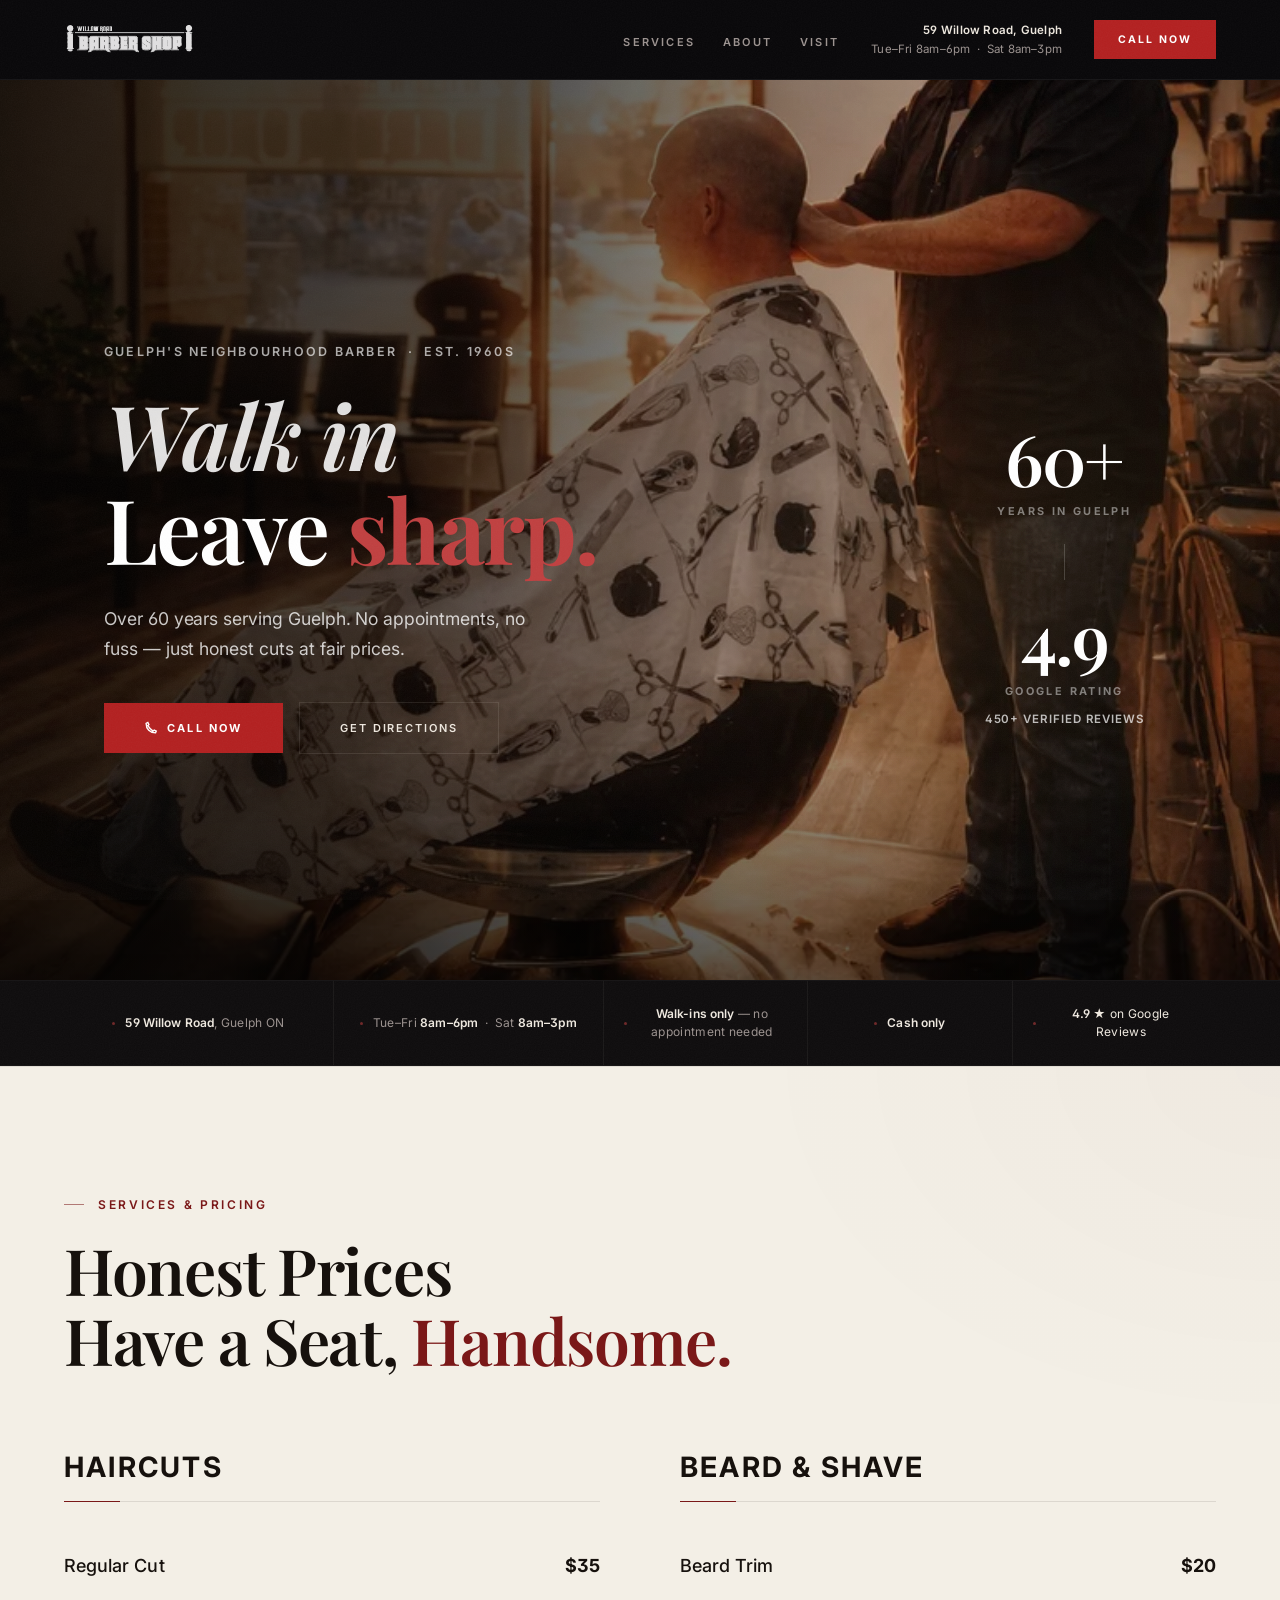
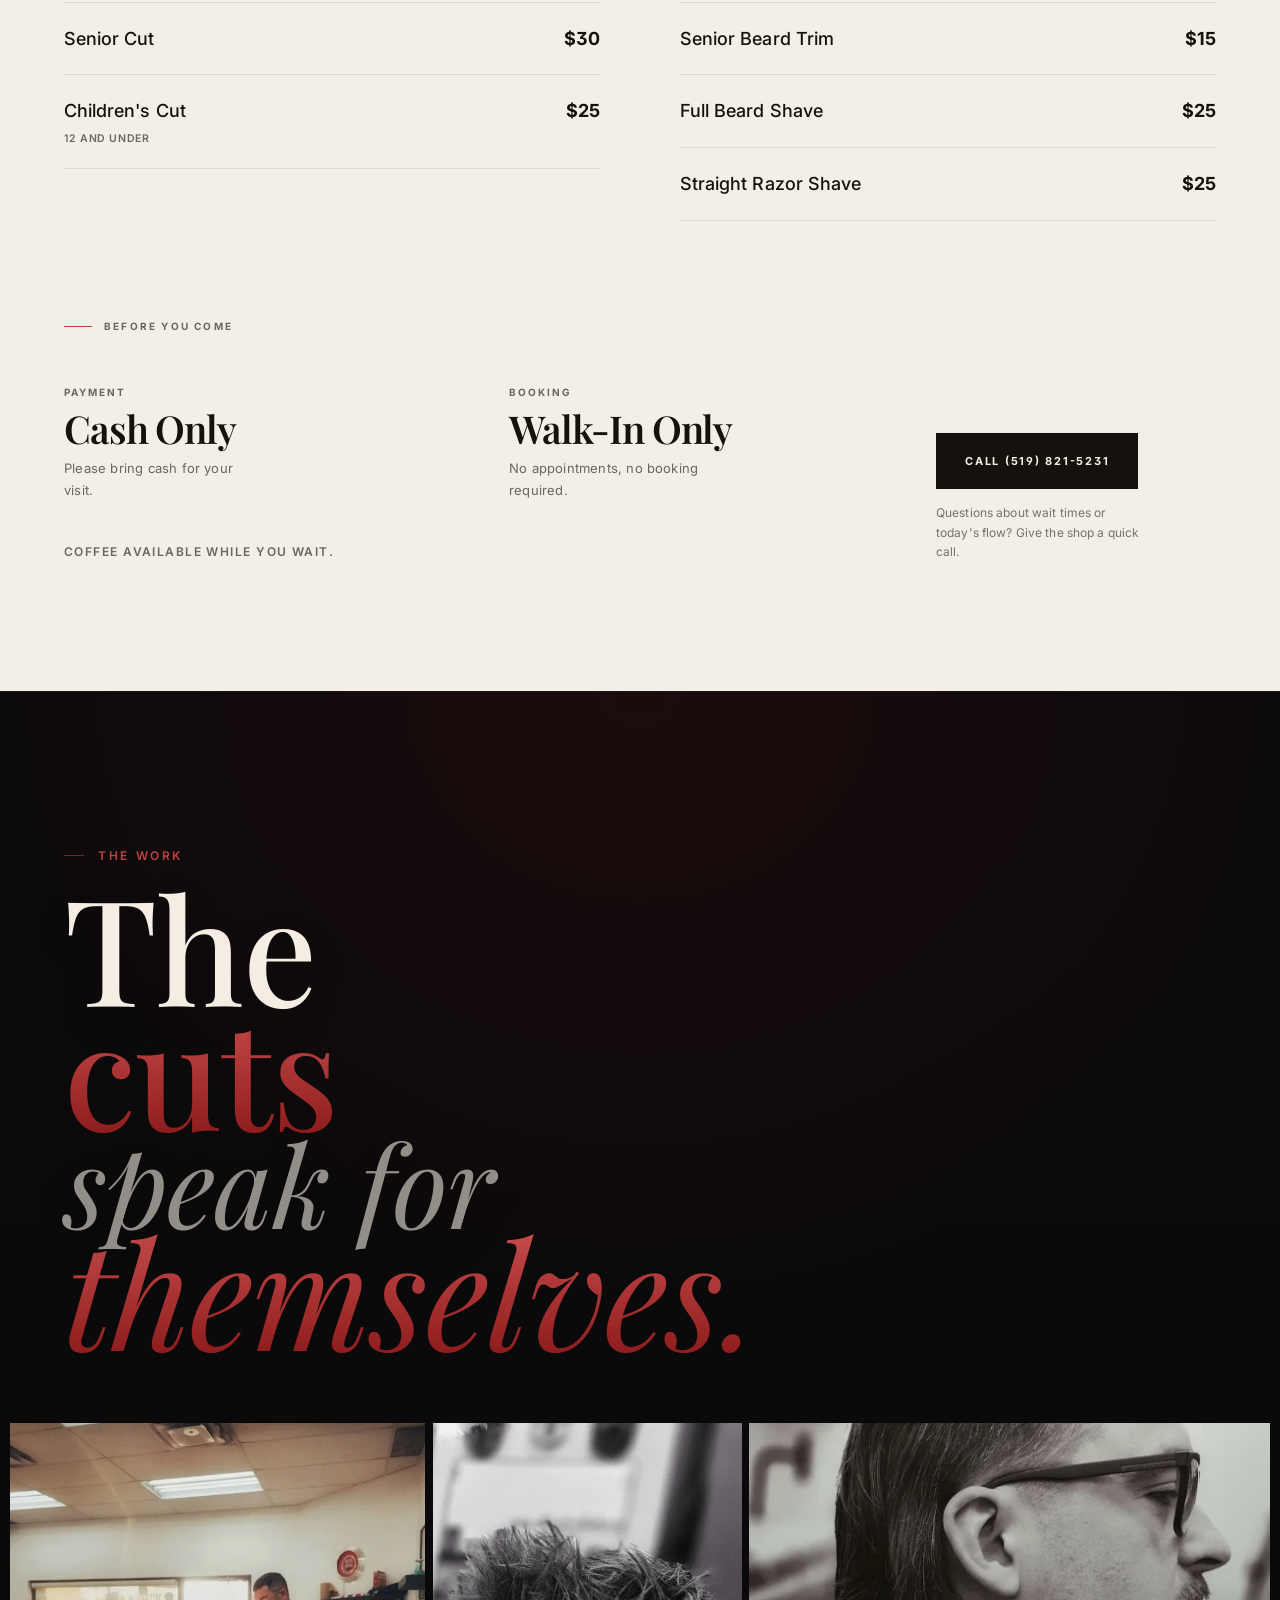
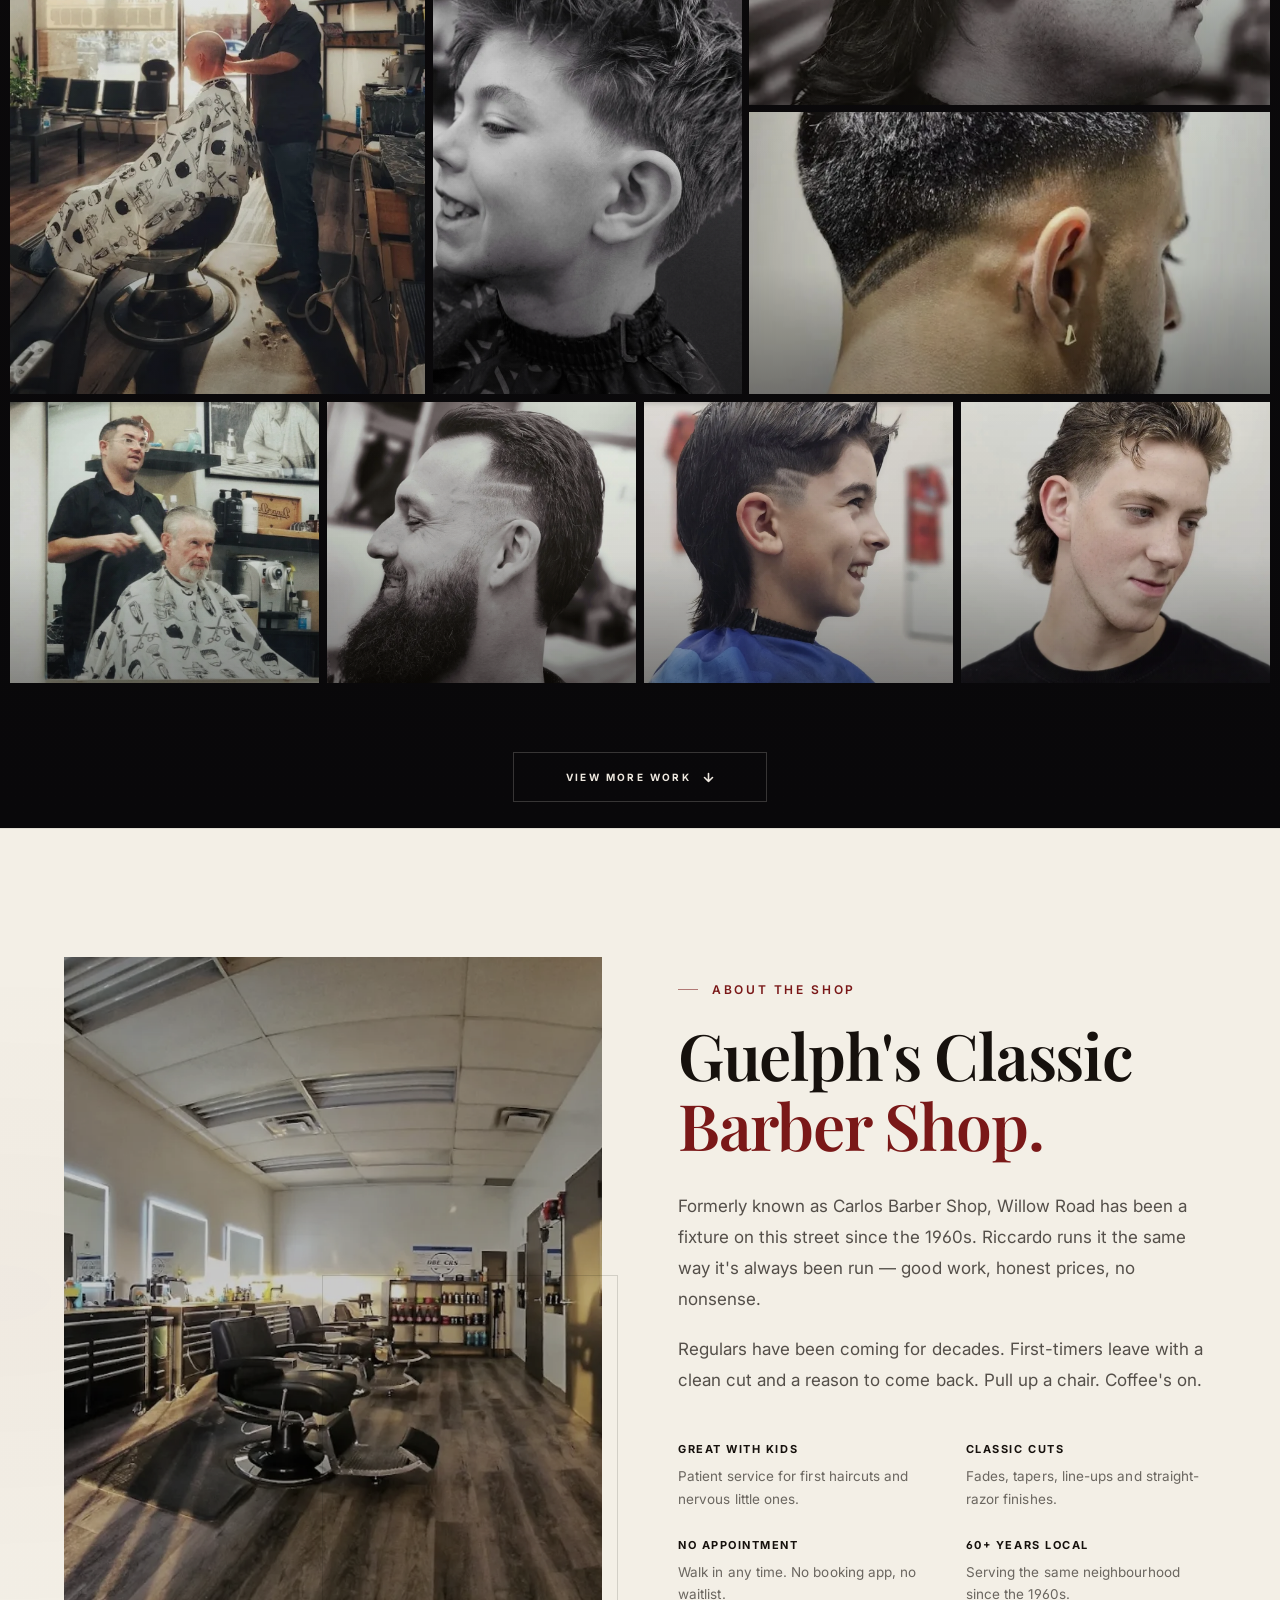
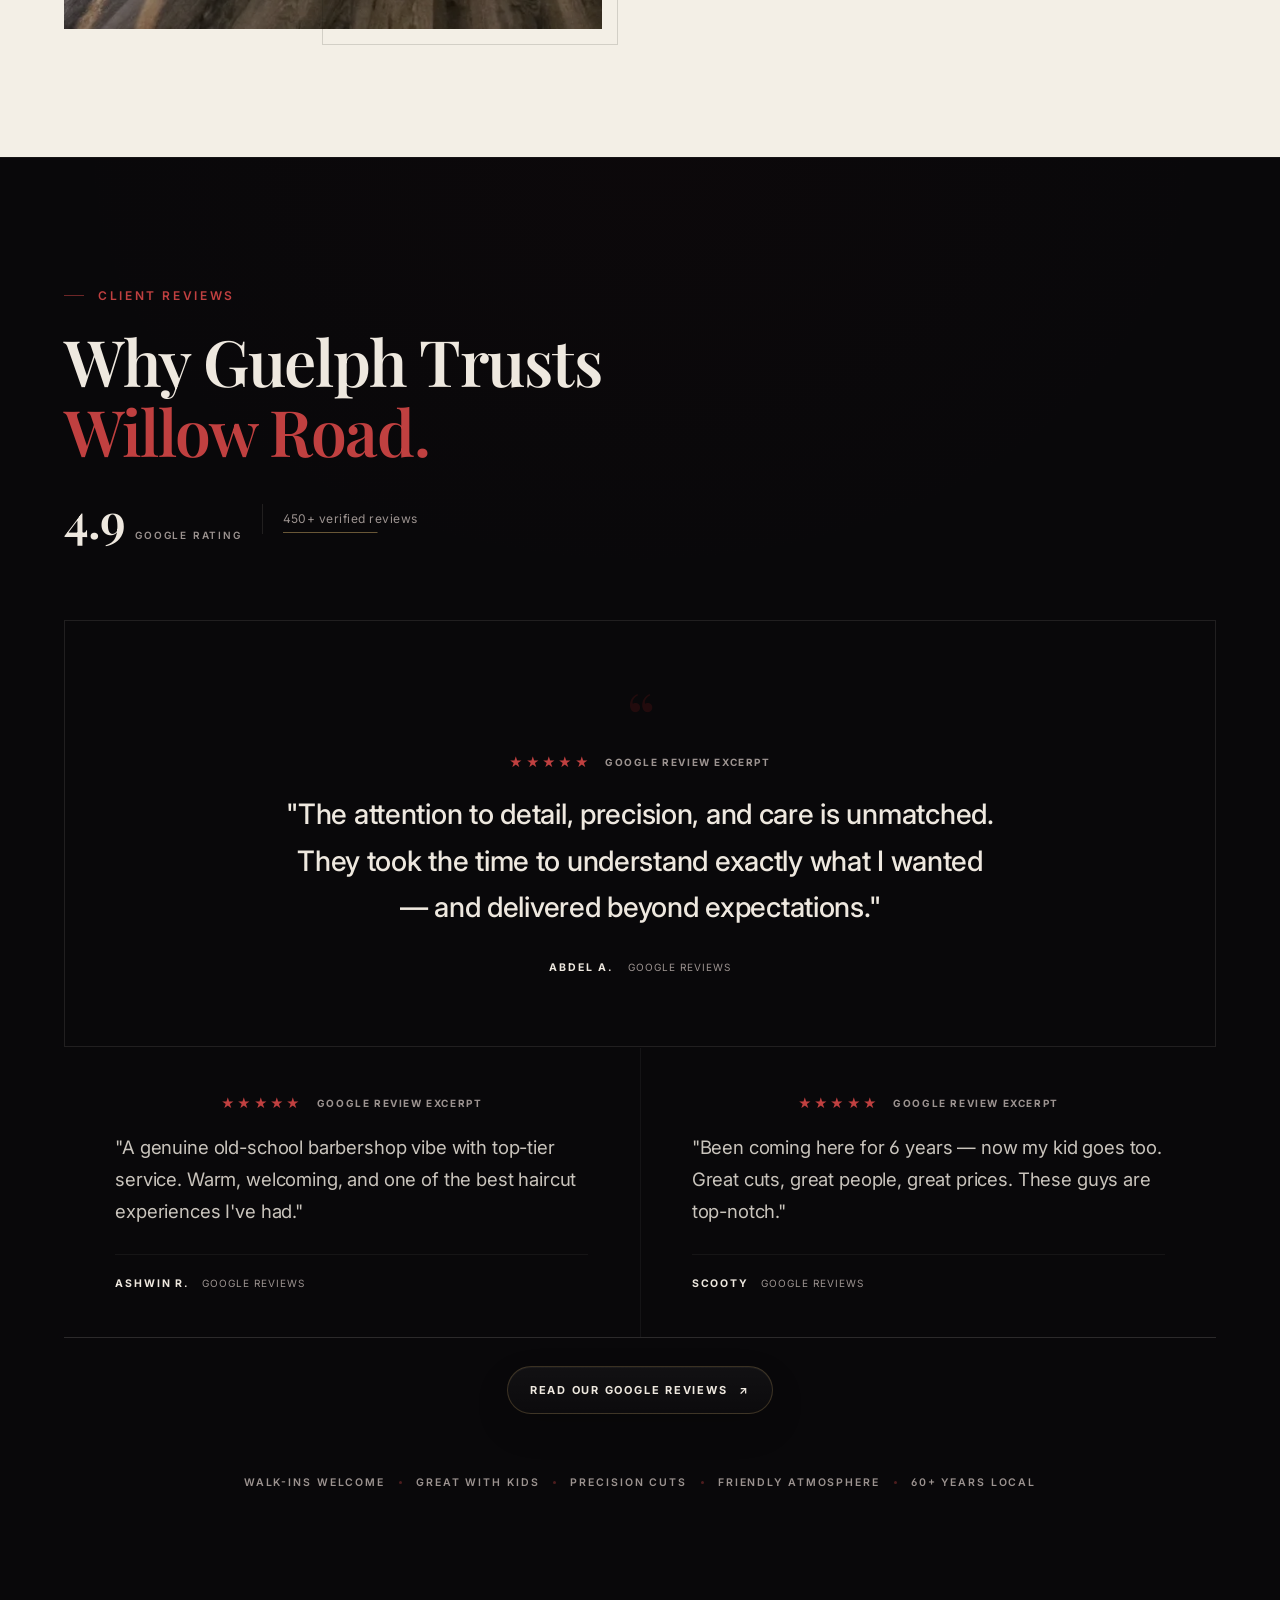
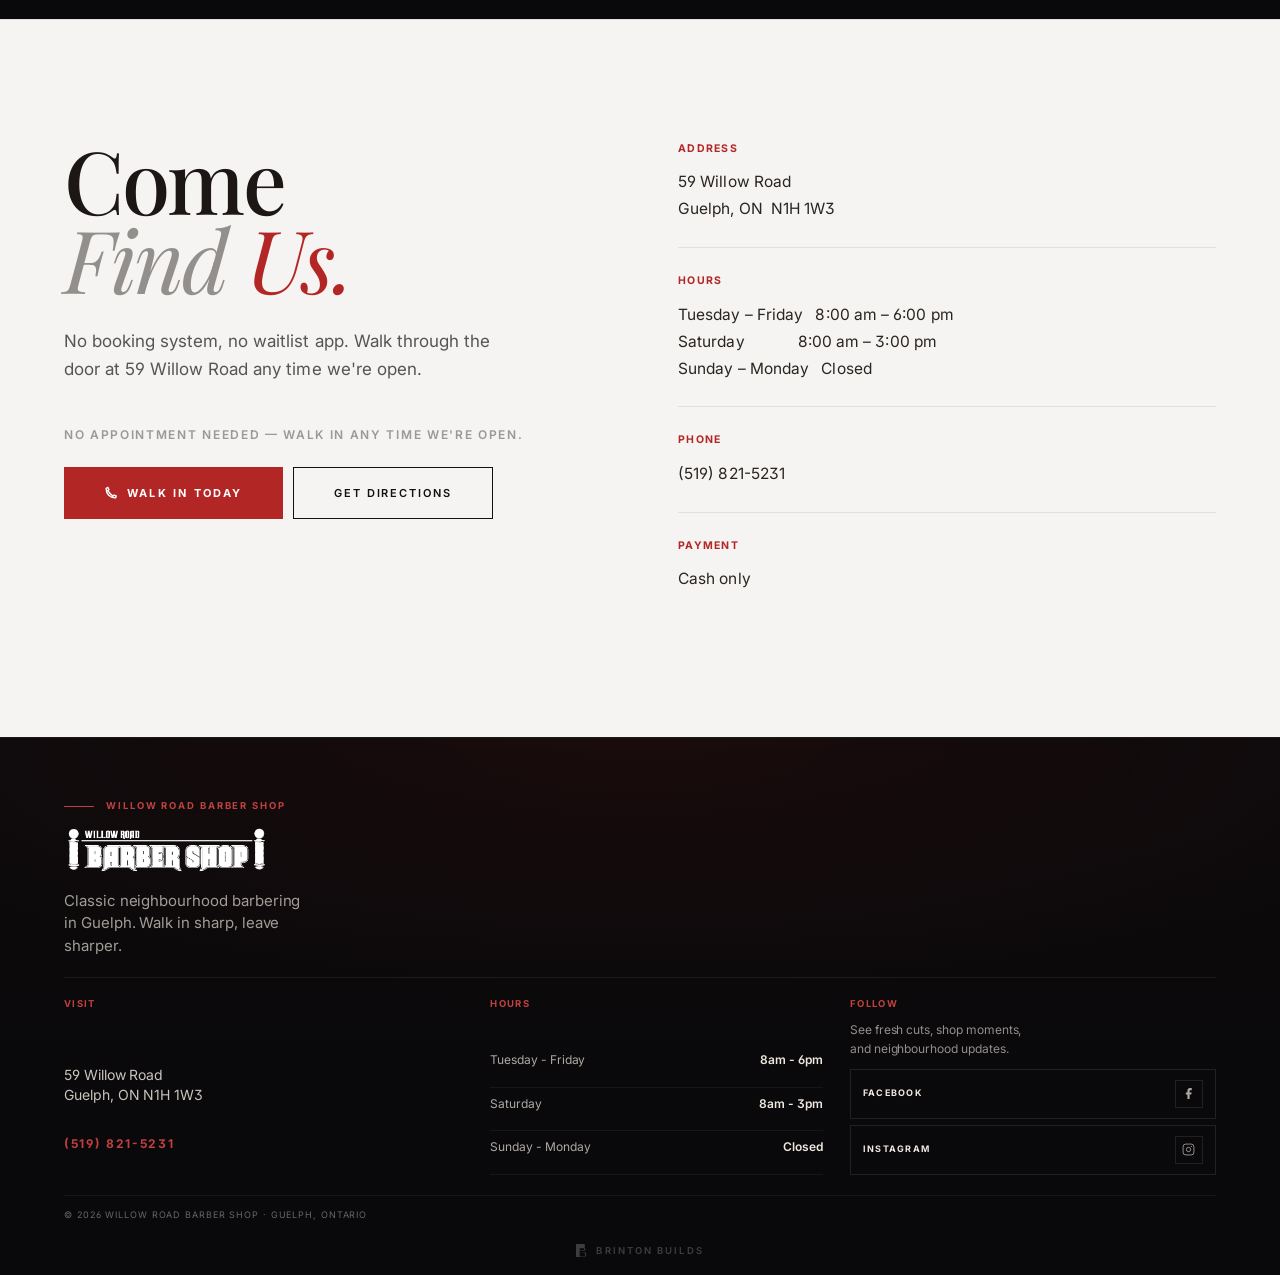
==== commit 9d4dc9c4: "Add files via upload" ====
--- a/index.html
+++ b/index.html
@@ -421,7 +421,7 @@
     </div>
   </div>
 
-  <!-- View More Work button -->
+  <!-- View More button -->
   <div class="gallery-expand-row reveal-up reveal-delay-2">
     <button class="gallery-more-btn" id="galleryMoreBtn"
             aria-expanded="false" aria-controls="gallerySecondary">
@@ -537,36 +537,6 @@
               aria-label="Open image: Haircut result">
         <img src="images/haircut-result-willow-road-barbershop-9.webp"
              alt="Finished haircut result at Willow Road Barber Shop in Guelph"
-             loading="lazy" />
-      </figure>
-
-      <!-- Shop atmosphere — secondary context -->
-
-      <figure class="g-item g-item--clickable" tabindex="0" role="button"
-              aria-label="Open image: Barber scissors">
-        <img src="images/barber-scissors-willow-road-barbershop.webp"
-             alt="Professional barber scissors at Willow Road Barber Shop in Guelph"
-             loading="lazy" />
-      </figure>
-
-      <figure class="g-item g-item--clickable" tabindex="0" role="button"
-              aria-label="Open image: Barber chair detail">
-        <img src="images/barber-chair-footrest-sneakers.webp"
-             alt="Classic barber chair at Willow Road Barber Shop in Guelph"
-             loading="lazy" />
-      </figure>
-
-      <figure class="g-item g-item--clickable" tabindex="0" role="button"
-              aria-label="Open image: Shop interior">
-        <img src="images/willow-road-barbershop-interior-wide-guelph.webp"
-             alt="Interior of Willow Road Barber Shop in Guelph"
-             loading="lazy" />
-      </figure>
-
-      <figure class="g-item g-item--clickable" tabindex="0" role="button"
-              aria-label="Open image: Shop wall art">
-        <img src="images/barbershop-wall-art-mobster-characters.webp"
-             alt="Vintage wall art inside Willow Road Barber Shop in Guelph"
              loading="lazy" />
       </figure>
 
@@ -921,6 +891,27 @@
       requestAnimationFrame(function () { heroBg.classList.add('loaded'); });
     }
 
+    // ── Gallery expand ────────────────────────────────────────
+    var moreBtn   = document.getElementById('galleryMoreBtn');
+    var secondary = document.getElementById('gallerySecondary');
+
+    if (moreBtn && secondary) {
+      moreBtn.addEventListener('click', function () {
+        var isOpen = secondary.classList.contains('is-open');
+        if (isOpen) {
+          secondary.classList.remove('is-open');
+          secondary.setAttribute('aria-hidden', 'true');
+          moreBtn.setAttribute('aria-expanded', 'false');
+          moreBtn.querySelector('.gallery-more-label').textContent = 'View More Work';
+        } else {
+          secondary.classList.add('is-open');
+          secondary.setAttribute('aria-hidden', 'false');
+          moreBtn.setAttribute('aria-expanded', 'true');
+          moreBtn.querySelector('.gallery-more-label').textContent = 'Show Less';
+        }
+      });
+    }
+
     // ── Active-nav highlighting ───────────────────────────────
     var sections = document.querySelectorAll('main section[id]');
     var navLinks = document.querySelectorAll('.header-nav a');
@@ -963,26 +954,6 @@
       });
     }
 
-    // ── Gallery expand ("View More Work") ─────────────────────
-    var moreBtn   = document.getElementById('galleryMoreBtn');
-    var secondary = document.getElementById('gallerySecondary');
-
-    if (moreBtn && secondary) {
-      moreBtn.addEventListener('click', function () {
-        var isOpen = secondary.classList.contains('is-open');
-        if (isOpen) {
-          secondary.classList.remove('is-open');
-          secondary.setAttribute('aria-hidden', 'true');
-          moreBtn.setAttribute('aria-expanded', 'false');
-          moreBtn.querySelector('.gallery-more-label').textContent = 'View More Work';
-        } else {
-          secondary.classList.add('is-open');
-          secondary.setAttribute('aria-hidden', 'false');
-          moreBtn.setAttribute('aria-expanded', 'true');
-          moreBtn.querySelector('.gallery-more-label').textContent = 'Show Less';
-        }
-      });
-    }
 
     // ── Lightbox ──────────────────────────────────────────────
     var lbOverlay = document.getElementById('lbOverlay');
--- a/willow-v2.css
+++ b/willow-v2.css
@@ -1817,7 +1817,7 @@
   transform: rotate(180deg);
 }
 
-/* ── Secondary expanded gallery ────────────── */
+/* ── Secondary gallery ─────────────────────── */
 .gallery-secondary {
   overflow: hidden;
   max-height: 0;
@@ -1829,7 +1829,7 @@
   padding-top: 0;
 }
 .gallery-secondary.is-open {
-  max-height: 5400px;
+  max-height: 8000px;
   opacity: 1;
   padding-top: clamp(5px, 0.6vw, 9px);
 }
@@ -1837,44 +1837,50 @@
 .gallery-secondary.is-open .g-item {
   animation: g-reveal 0.6s cubic-bezier(0.22,1,0.36,1) both;
 }
-.gallery-secondary.is-open .g-item:nth-child(1)  { animation-delay: 0.08s; }
-.gallery-secondary.is-open .g-item:nth-child(2)  { animation-delay: 0.13s; }
-.gallery-secondary.is-open .g-item:nth-child(3)  { animation-delay: 0.18s; }
-.gallery-secondary.is-open .g-item:nth-child(4)  { animation-delay: 0.23s; }
-.gallery-secondary.is-open .g-item:nth-child(5)  { animation-delay: 0.28s; }
-.gallery-secondary.is-open .g-item:nth-child(6)  { animation-delay: 0.33s; }
-.gallery-secondary.is-open .g-item:nth-child(7)  { animation-delay: 0.37s; }
-.gallery-secondary.is-open .g-item:nth-child(8)  { animation-delay: 0.41s; }
-.gallery-secondary.is-open .g-item:nth-child(9)  { animation-delay: 0.45s; }
-.gallery-secondary.is-open .g-item:nth-child(10) { animation-delay: 0.49s; }
-.gallery-secondary.is-open .g-item:nth-child(11) { animation-delay: 0.53s; }
-.gallery-secondary.is-open .g-item:nth-child(12) { animation-delay: 0.56s; }
-.gallery-secondary.is-open .g-item:nth-child(13) { animation-delay: 0.59s; }
-.gallery-secondary.is-open .g-item:nth-child(14) { animation-delay: 0.62s; }
-.gallery-secondary.is-open .g-item:nth-child(15) { animation-delay: 0.65s; }
-.gallery-secondary.is-open .g-item:nth-child(16) { animation-delay: 0.67s; }
-.gallery-secondary.is-open .g-item:nth-child(17) { animation-delay: 0.69s; }
-.gallery-secondary.is-open .g-item:nth-child(18) { animation-delay: 0.71s; }
+.gallery-secondary.is-open .g-item:nth-child(1)  { animation-delay: 0.06s; }
+.gallery-secondary.is-open .g-item:nth-child(2)  { animation-delay: 0.10s; }
+.gallery-secondary.is-open .g-item:nth-child(3)  { animation-delay: 0.14s; }
+.gallery-secondary.is-open .g-item:nth-child(4)  { animation-delay: 0.18s; }
+.gallery-secondary.is-open .g-item:nth-child(5)  { animation-delay: 0.22s; }
+.gallery-secondary.is-open .g-item:nth-child(6)  { animation-delay: 0.26s; }
+.gallery-secondary.is-open .g-item:nth-child(7)  { animation-delay: 0.30s; }
+.gallery-secondary.is-open .g-item:nth-child(8)  { animation-delay: 0.34s; }
+.gallery-secondary.is-open .g-item:nth-child(9)  { animation-delay: 0.38s; }
+.gallery-secondary.is-open .g-item:nth-child(10) { animation-delay: 0.42s; }
+.gallery-secondary.is-open .g-item:nth-child(11) { animation-delay: 0.46s; }
+.gallery-secondary.is-open .g-item:nth-child(12) { animation-delay: 0.50s; }
+.gallery-secondary.is-open .g-item:nth-child(13) { animation-delay: 0.54s; }
+.gallery-secondary.is-open .g-item:nth-child(14) { animation-delay: 0.58s; }
 
 @keyframes g-reveal {
   from { opacity: 0; transform: translateY(16px); }
   to   { opacity: 1; transform: none; }
 }
 
+/* Editorial 3-column grid with staggered featured spans */
 .gallery-grid--secondary {
   display: grid;
-  grid-template-columns: repeat(4, 1fr);
-  grid-auto-rows: clamp(200px, 20vw, 300px);
+  grid-template-columns: repeat(3, 1fr);
+  grid-auto-rows: clamp(240px, 24vw, 360px);
   gap: clamp(5px, 0.6vw, 9px);
   padding-bottom: clamp(14px, 1.4vw, 20px);
 }
 
+/* Featured wide images — alternate left/right */
+.gallery-grid--secondary .g-item:nth-child(1)  { grid-column: span 2; }
+.gallery-grid--secondary .g-item:nth-child(7)  { grid-column: span 2; }
+/* Full-width finale */
+.gallery-grid--secondary .g-item:nth-child(14) { grid-column: span 3; }
+
 @media (max-width: 980px) {
   .gallery-grid--secondary {
-    grid-template-columns: repeat(3, 1fr);
-    grid-auto-rows: clamp(180px, 28vw, 260px);
-  }
-  .gallery-secondary.is-open { max-height: 6000px; }
+    grid-template-columns: repeat(2, 1fr);
+    grid-auto-rows: clamp(200px, 30vw, 300px);
+  }
+  .gallery-grid--secondary .g-item:nth-child(1)  { grid-column: span 2; }
+  .gallery-grid--secondary .g-item:nth-child(7)  { grid-column: auto; }
+  .gallery-grid--secondary .g-item:nth-child(14) { grid-column: span 2; }
+  .gallery-secondary.is-open { max-height: 10000px; }
 }
 
 @media (max-width: 640px) {
@@ -1884,7 +1890,10 @@
     gap: 5px;
     padding-inline: 5px;
   }
-  .gallery-secondary.is-open { max-height: 10000px; }
+  .gallery-grid--secondary .g-item:nth-child(1),
+  .gallery-grid--secondary .g-item:nth-child(7),
+  .gallery-grid--secondary .g-item:nth-child(14) { grid-column: auto; }
+  .gallery-secondary.is-open { max-height: 14000px; }
   .gallery-more-btn { padding: 16px 36px; }
 }
 
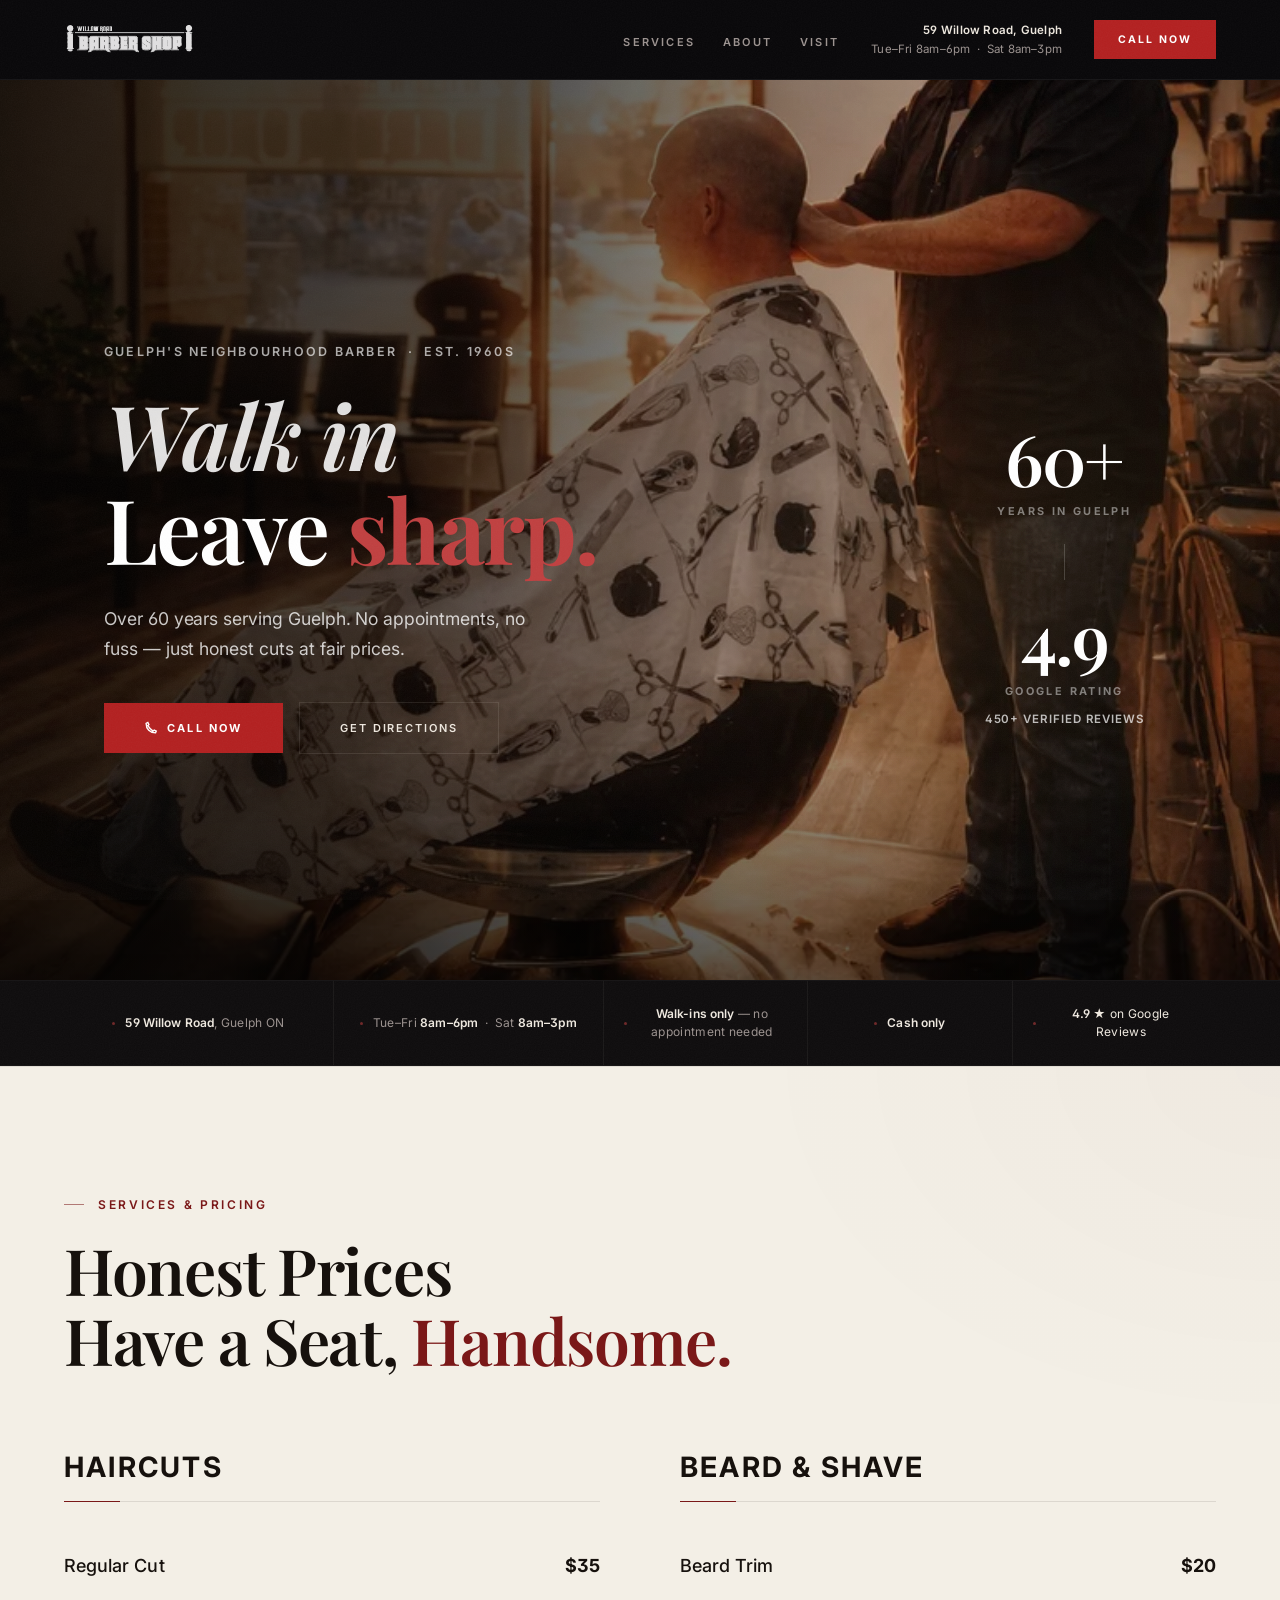
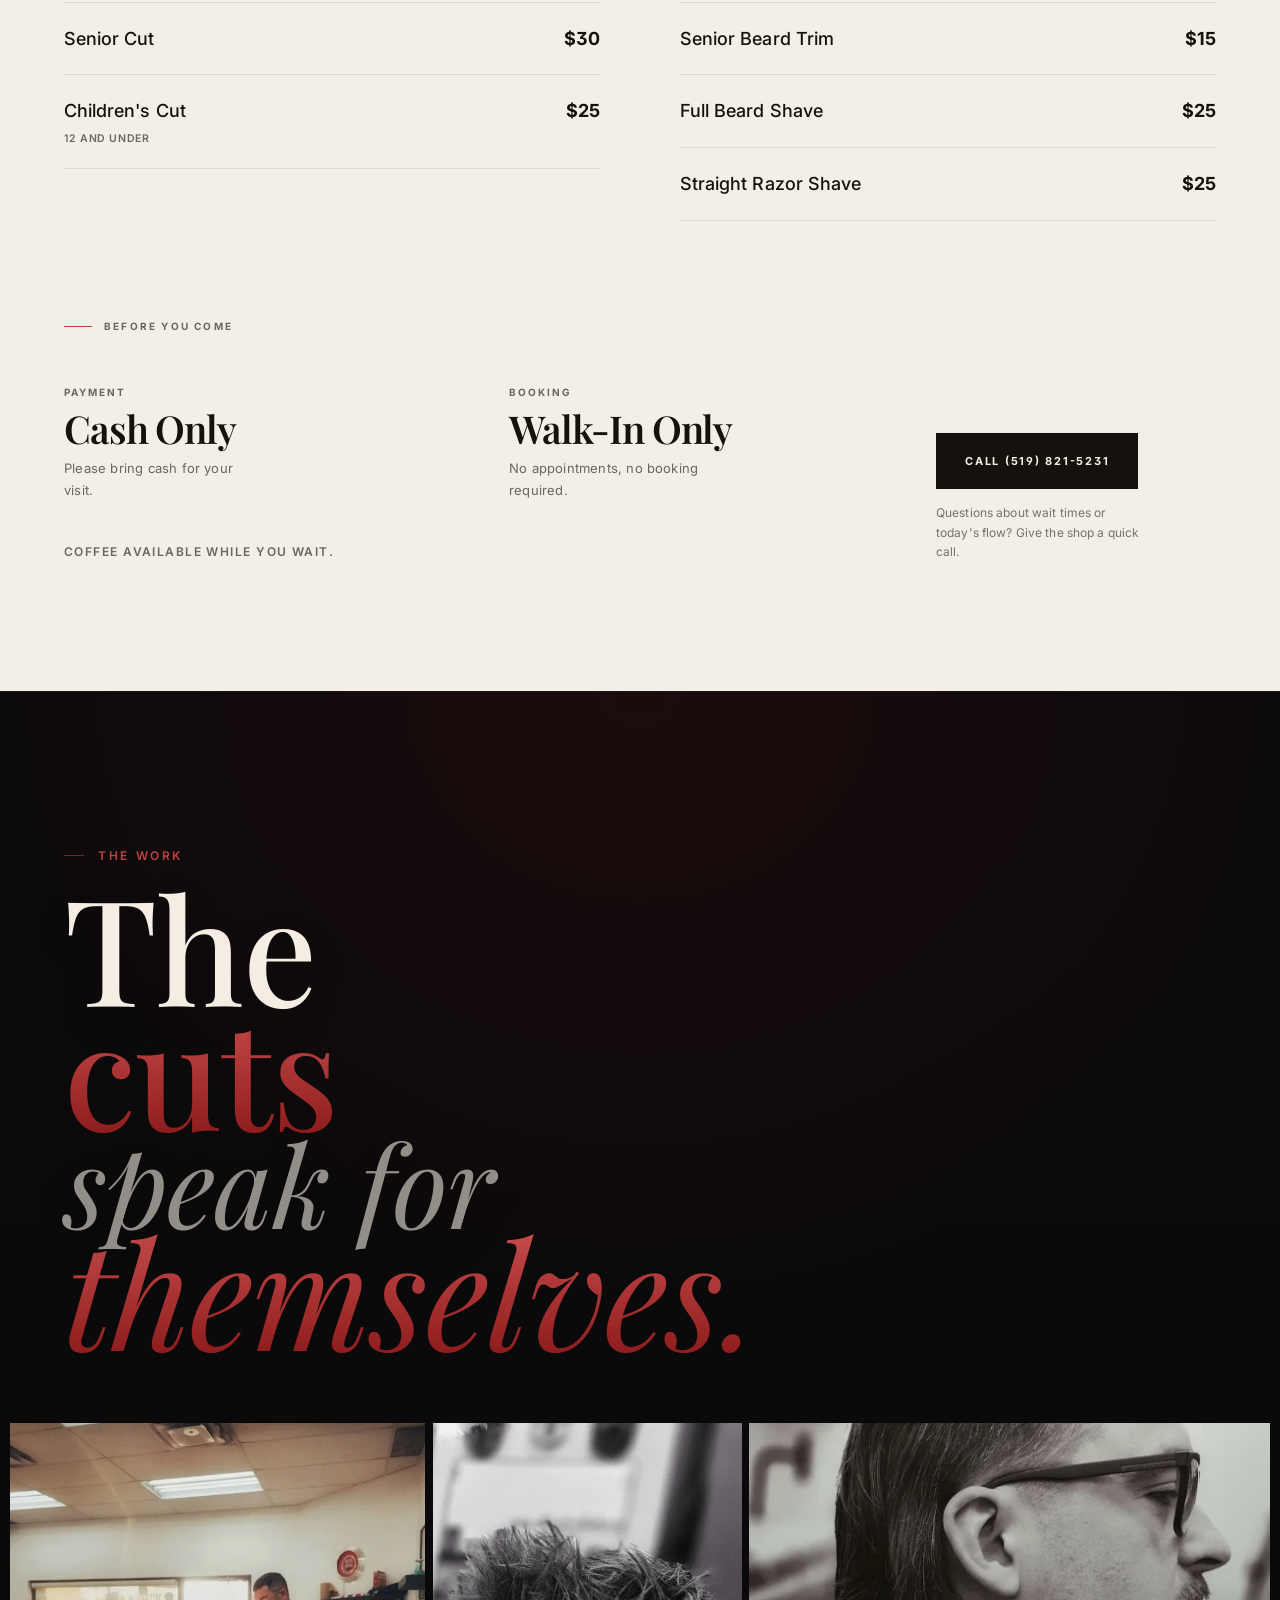
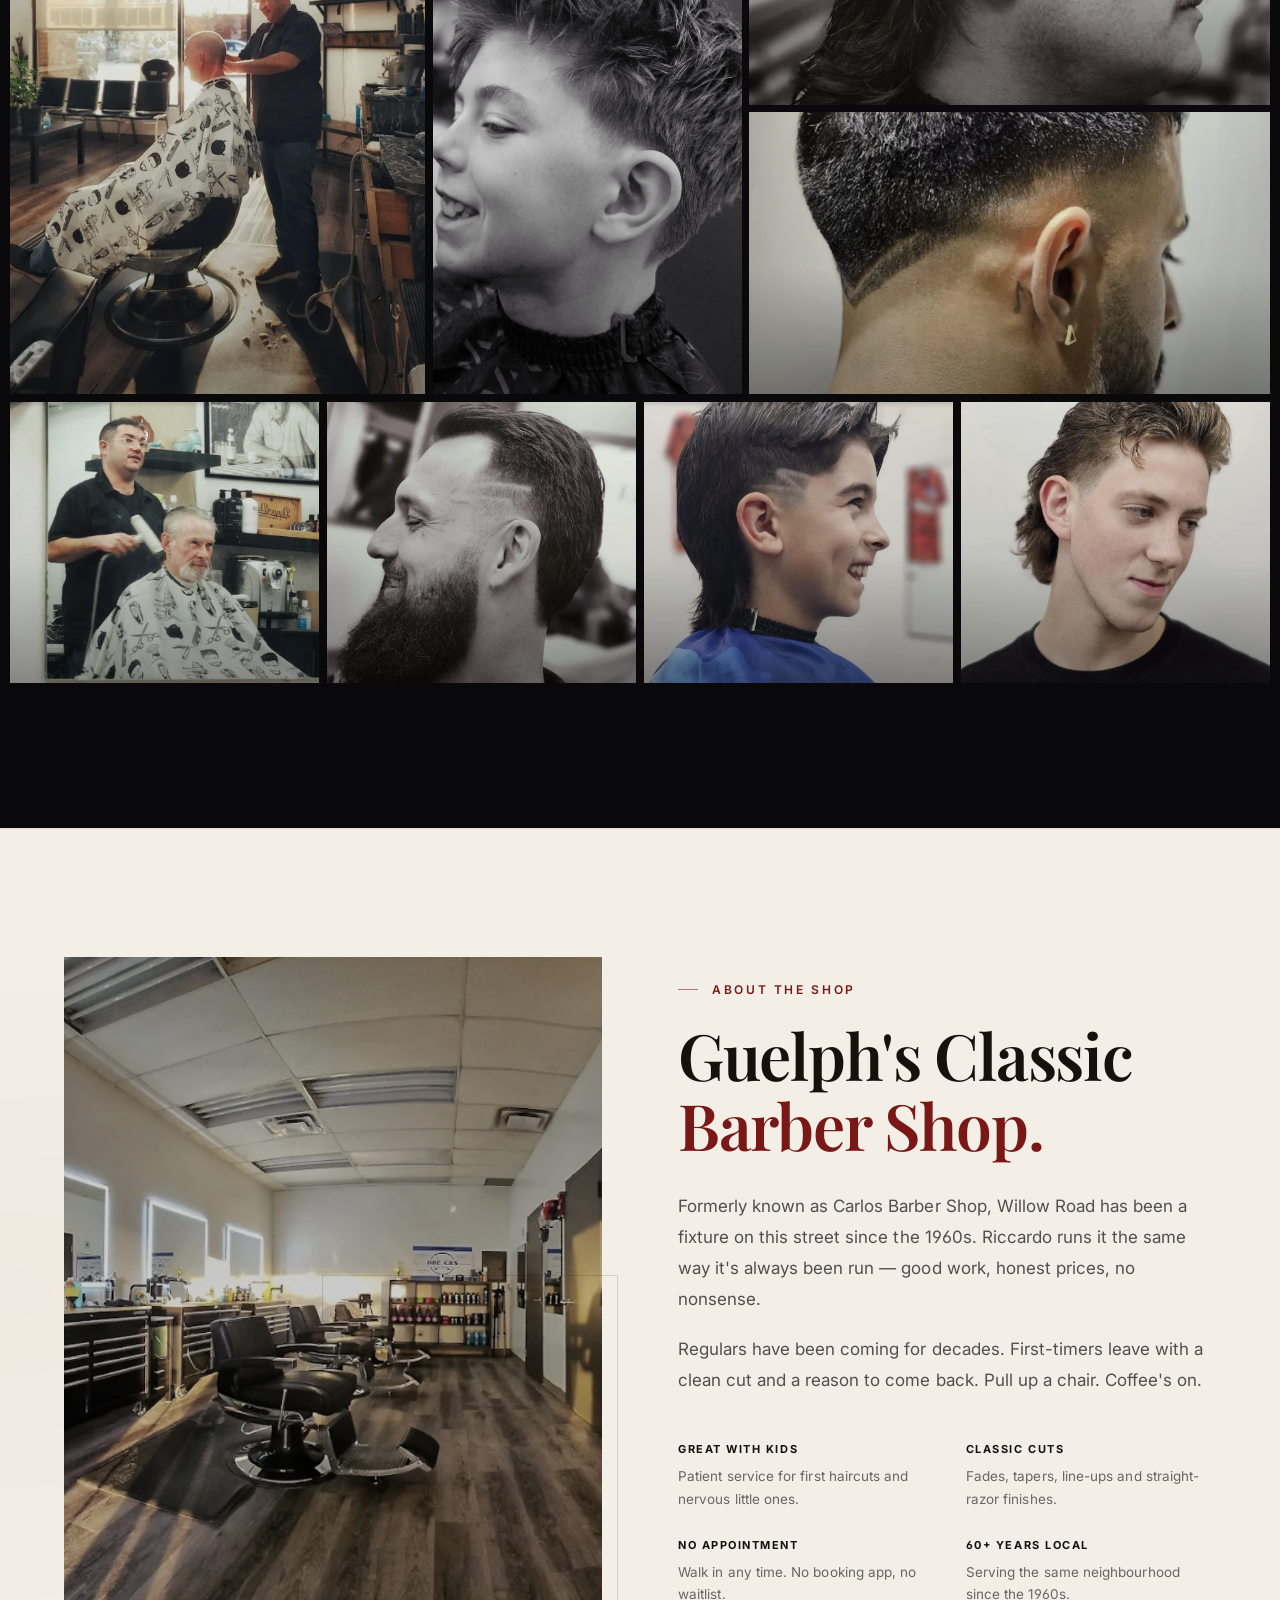
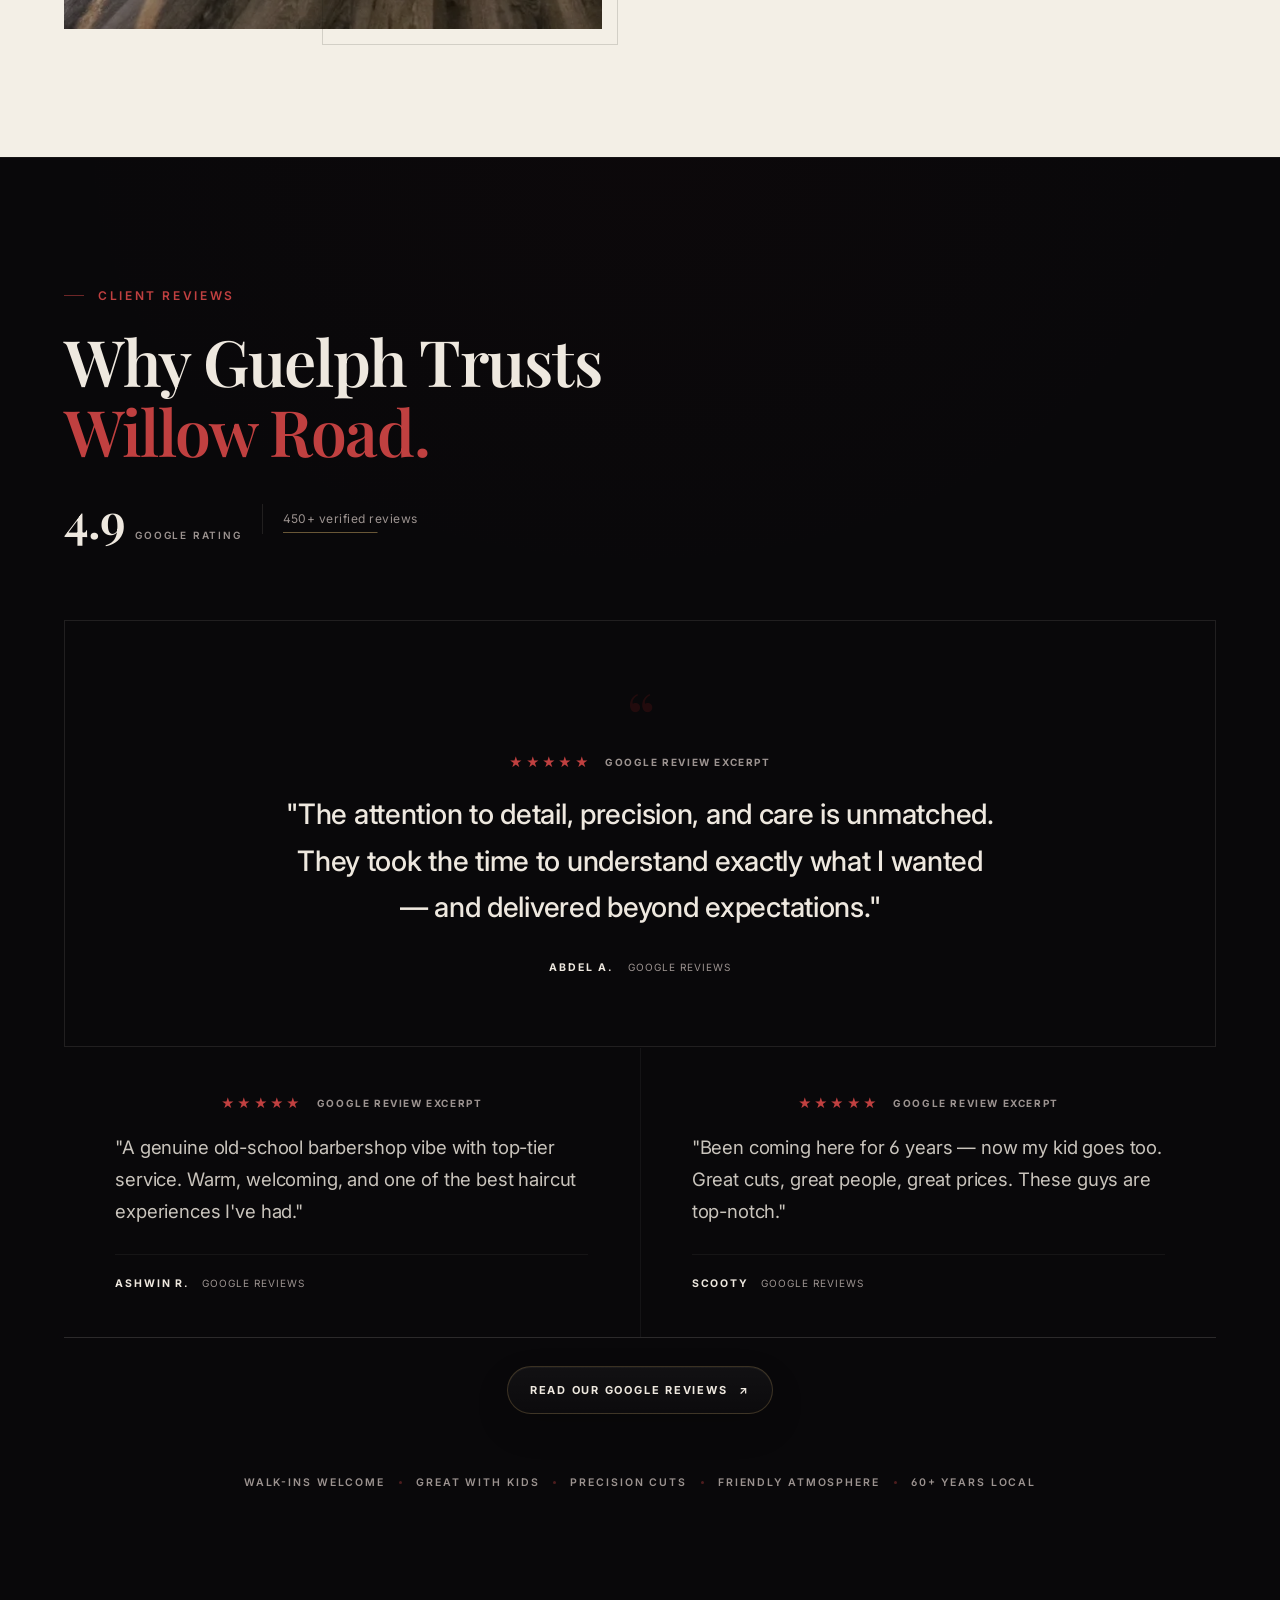
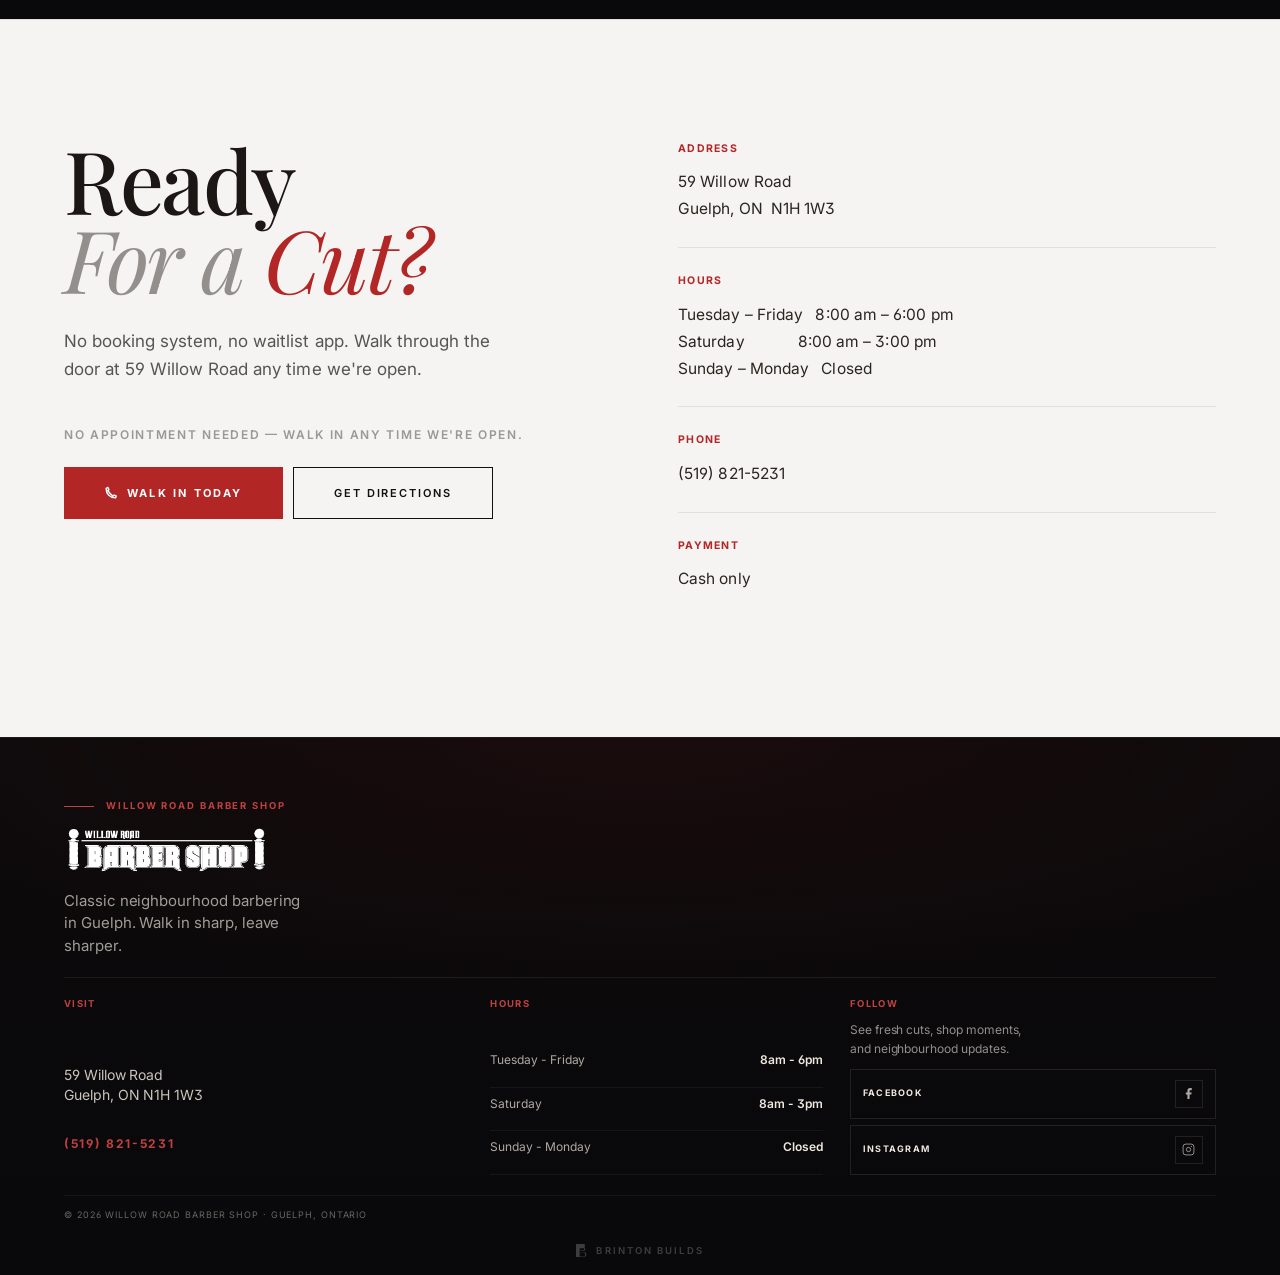
==== commit ab340789: "Add files via upload" ====
--- a/index.html
+++ b/index.html
@@ -690,7 +690,7 @@
 <section id="visit" class="visit">
   <div class="container">
     <div class="reveal-up">
-      <h2 class="visit-heading">Come<br><em>Find <span class="accent">Us.</span></em></h2>
+      <h2 class="visit-heading">Ready<br><em>For a<span class="accent"> Cut?</span></em></h2>
       <p class="visit-body">
         No booking system, no waitlist app.
         Walk through the door at 59 Willow Road any time we're open.
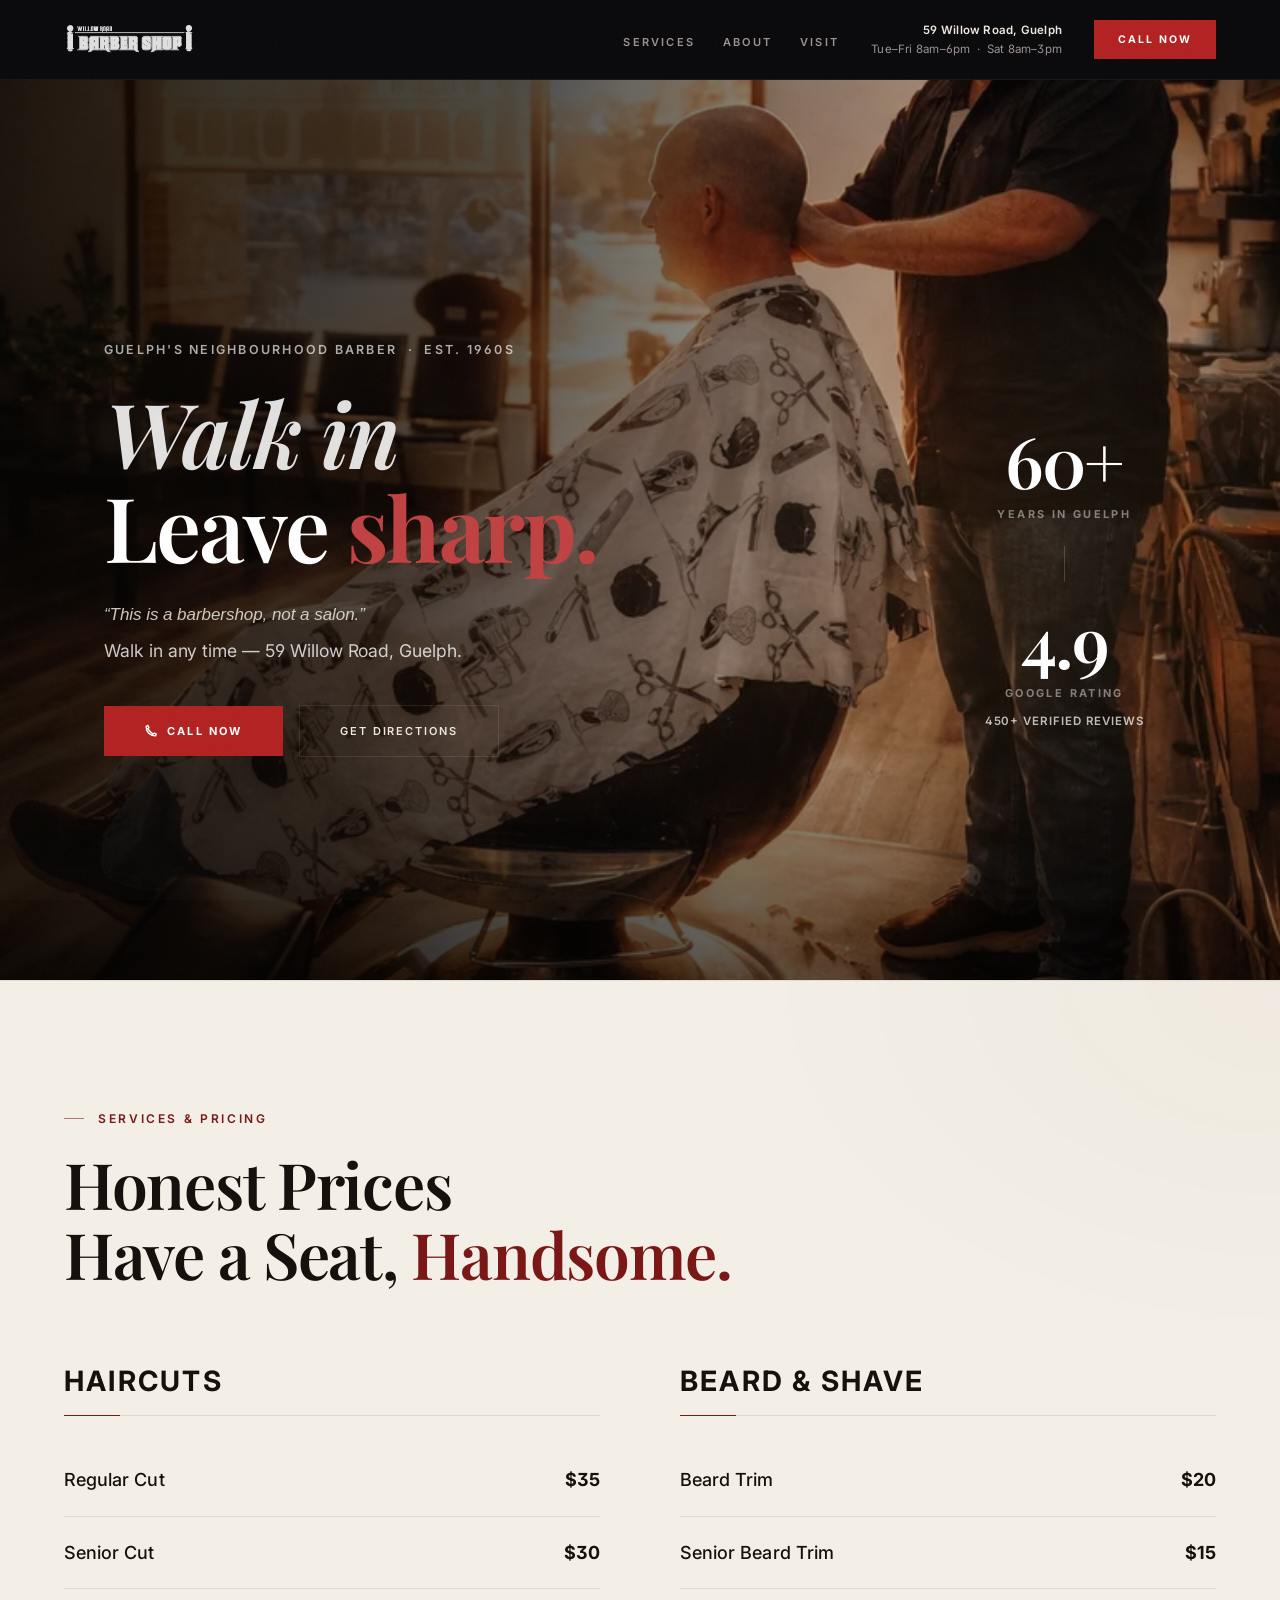
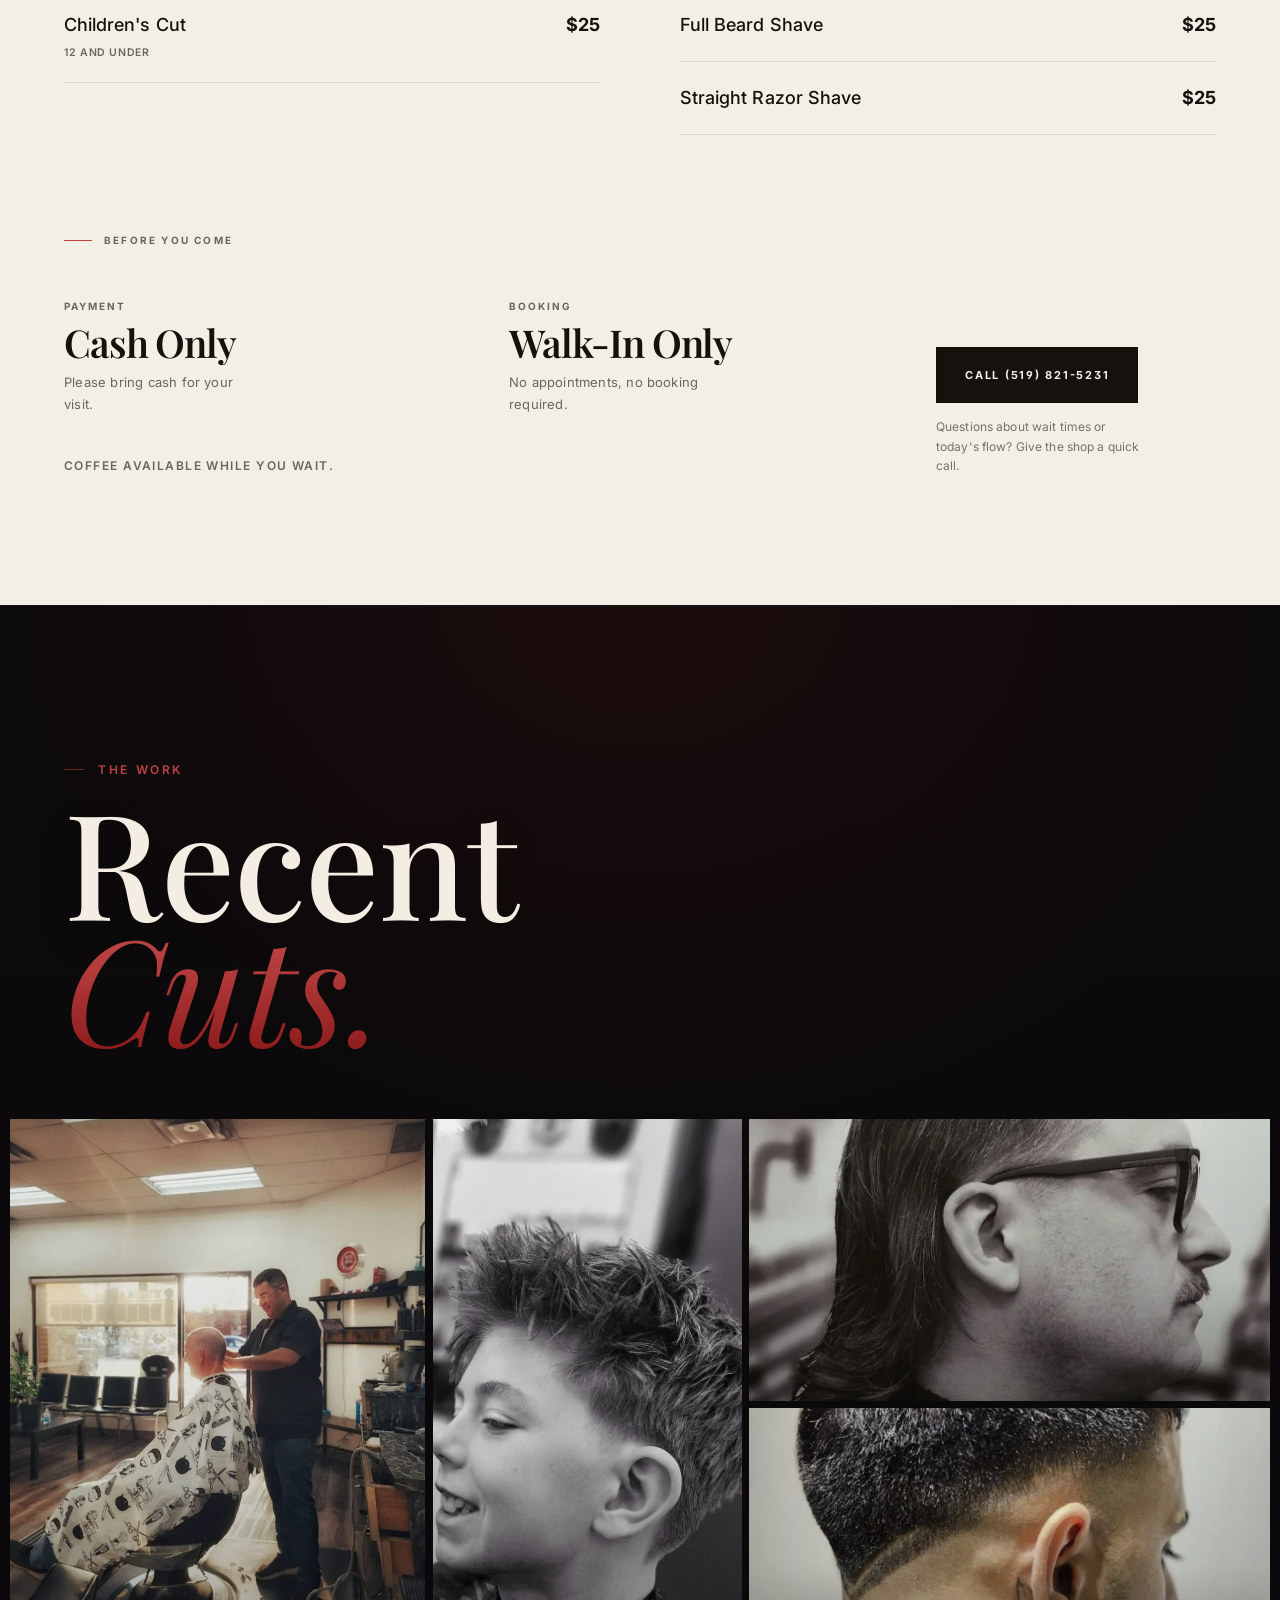
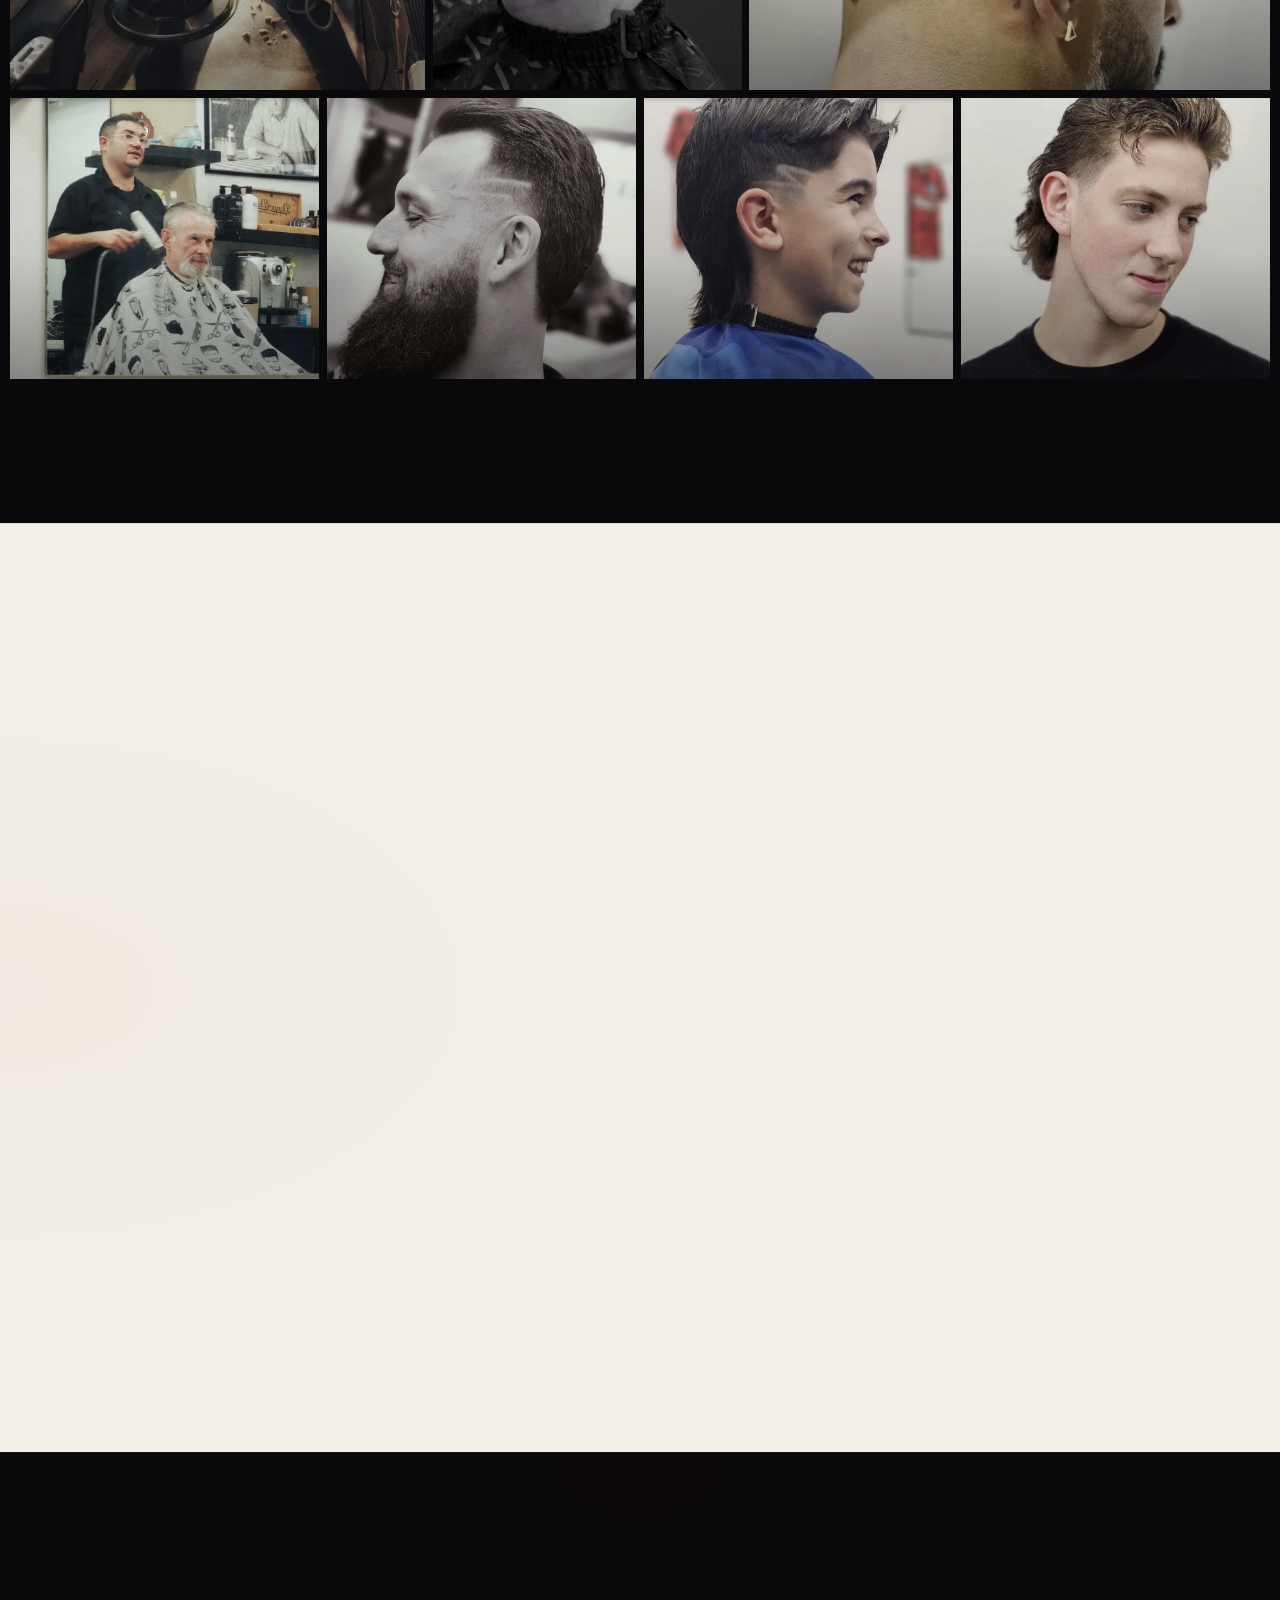
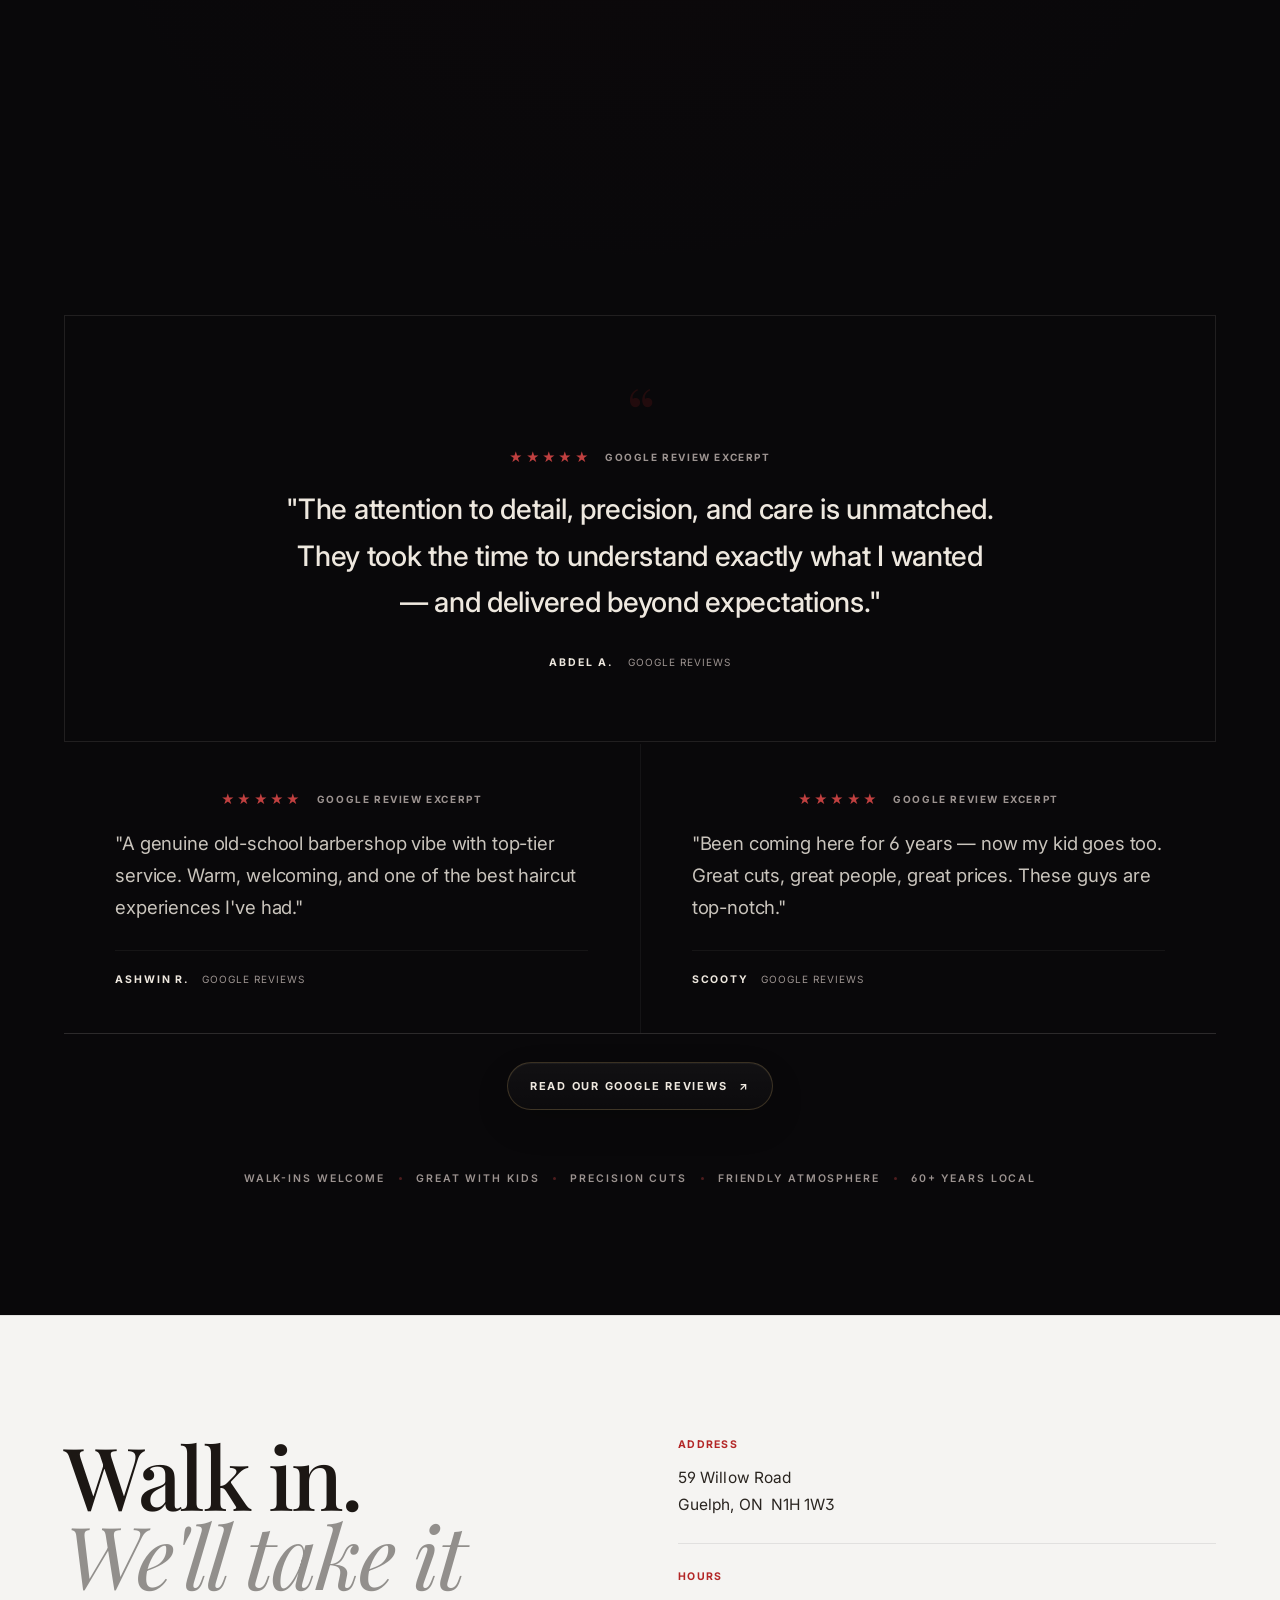
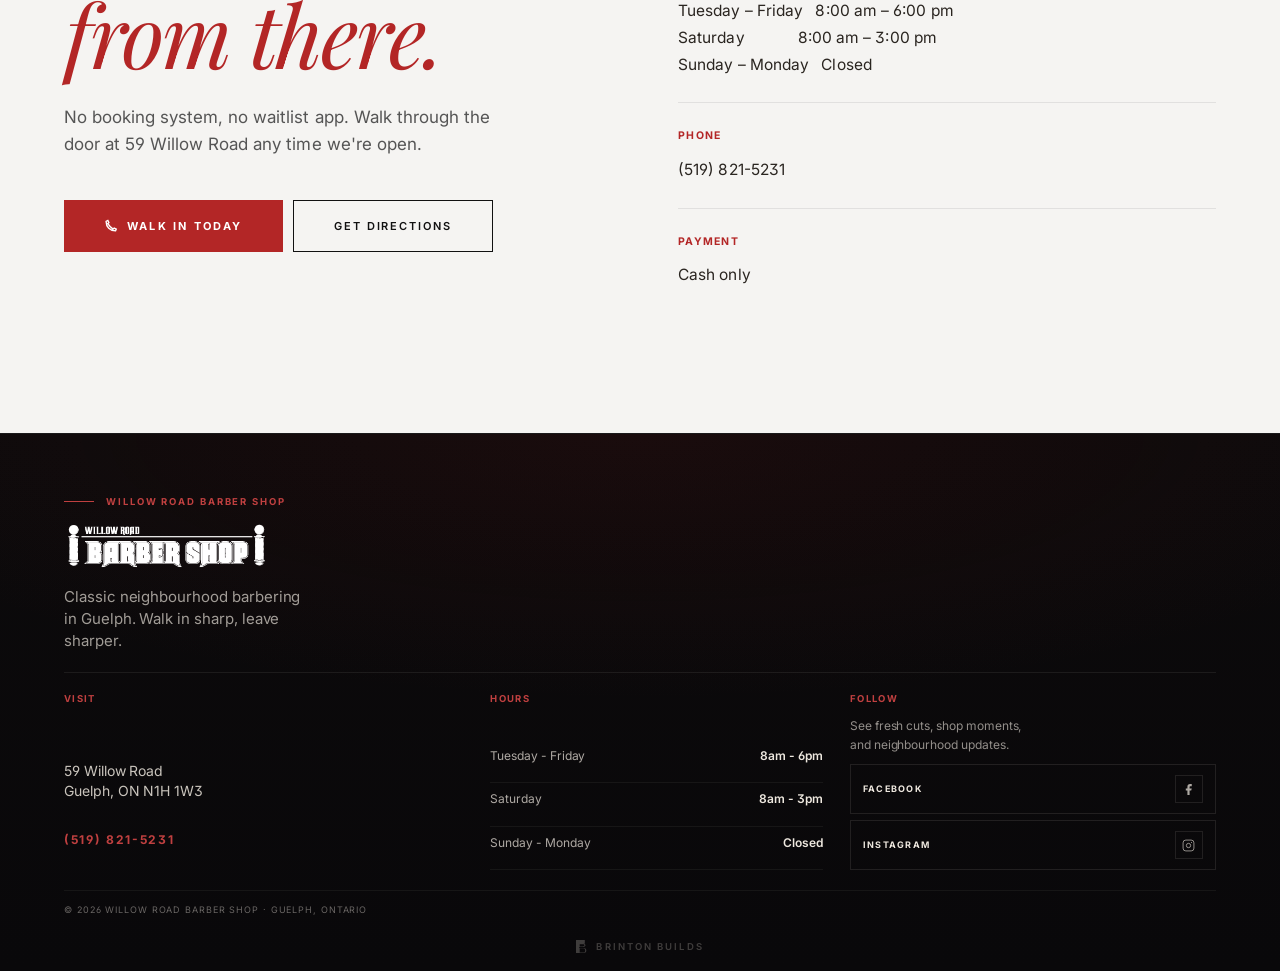
==== commit 1842b9a1: "Add files via upload" ====
--- a/index.html
+++ b/index.html
@@ -202,9 +202,9 @@
           <span class="hero-line hero-line--1">Walk in</span>
           <span class="hero-line hero-line--2">Leave <span class="accent">sharp.</span></span>
         </h1>
+        <p class="hero-quote" style="font-style:italic;opacity:0.85;margin-bottom:0.4em;">&#8220;This is a barbershop, not a salon.&#8221;</p>
         <p class="hero-sub">
-          Over 60 years serving Guelph. No appointments, no fuss —
-          just honest cuts at fair prices.
+          Walk in any time — 59 Willow Road, Guelph.
         </p>
         <div class="hero-actions">
           <a href="tel:+15198215231" class="btn-primary">
@@ -232,33 +232,7 @@
   </div>
 </section>
 
-<!-- ======================================================
-   TRUST STRIP
-   ====================================================== -->
-<div class="trust-strip" role="list" aria-label="Key facts about the shop">
-  <div class="container">
-    <div class="trust-item trust-item--major" role="listitem">
-      <span class="trust-dot" aria-hidden="true"></span>
-      <span><strong>59 Willow Road</strong>, Guelph ON</span>
-    </div>
-    <div class="trust-item trust-item--major" role="listitem">
-      <span class="trust-dot" aria-hidden="true"></span>
-      <span>Tue–Fri <strong>8am–6pm</strong> &nbsp;·&nbsp; Sat <strong>8am–3pm</strong></span>
-    </div>
-    <div class="trust-item" role="listitem">
-      <span class="trust-dot" aria-hidden="true"></span>
-      <span><strong>Walk-ins only</strong> — no appointment needed</span>
-    </div>
-    <div class="trust-item" role="listitem">
-      <span class="trust-dot" aria-hidden="true"></span>
-      <span><strong>Cash only</strong></span>
-    </div>
-    <a class="trust-item trust-item--link" role="listitem" href="https://www.google.com/search?sca_esv=b2645f01ee3a3dc1&sxsrf=ANbL-n4sOeBATrkxTKhN3M0EsgHSBQbiew:1776912337131&si=AL3DRZHrmvnFAVQPOO2Bzhf8AX9KZZ6raUI_dT7DG_z0kV2_x6CsO5U5V0QRDn8jNfIKD50cDJ-zj-R7piUgAYaaMro2BWD90yPa4YGv5ewppt0dctryQ_CoGE8zx_gtVVtLQD-m3owsjeQFWpUQc6H4Ujsy-bI2VA%3D%3D&q=Willow+Road+Barber+Shop+Reviews&sa=X&ved=2ahUKEwijhpul-oKUAxXtiSsGHbiJBhcQ0bkNegQIKxAH&biw=2148&bih=814&dpr=1" target="_blank" rel="noopener" aria-label="Read Willow Road Barber Shop Google reviews">
-      <span class="trust-dot" aria-hidden="true"></span>
-      <span><strong>4.9 ★</strong> on Google Reviews</span>
-    </a>
-  </div>
-</div>
+
 
 <!-- ======================================================
    SERVICES
@@ -341,8 +315,8 @@
     <div class="gallery-head-inner">
       <p class="eyebrow">The Work</p>
       <h2 class="gallery-title">
-        <span>The <span class="accent">cuts</span></span>
-        <em>speak for <span class="accent">themselves.</span></em>
+        <span>Recent</span>
+        <em><span class="accent">Cuts.</span></em>
       </h2>
     </div>
   </div>
@@ -566,8 +540,7 @@
           way it's always been run — good work, honest prices, no nonsense.
         </p>
         <p>
-          Regulars have been coming for decades. First-timers
-          leave with a clean cut and a reason to come back.
+          Regulars have been coming for decades.
           Pull up a chair. Coffee's on.
         </p>
       </div>
@@ -690,12 +663,11 @@
 <section id="visit" class="visit">
   <div class="container">
     <div class="reveal-up">
-      <h2 class="visit-heading">Ready<br><em>For a<span class="accent"> Cut?</span></em></h2>
+      <h2 class="visit-heading">Walk in.<br><em>We'll take it<span class="accent"> from there.</span></em></h2>
       <p class="visit-body">
         No booking system, no waitlist app.
         Walk through the door at 59 Willow Road any time we're open.
       </p>
-      <p class="visit-cta-nudge">No appointment needed — walk in any time we're open.</p>
       <div class="visit-actions">
         <a href="tel:+15198215231" class="btn-primary">
           <svg width="14" height="14" viewBox="0 0 20 20" fill="none" stroke="currentColor" stroke-width="2" aria-hidden="true">
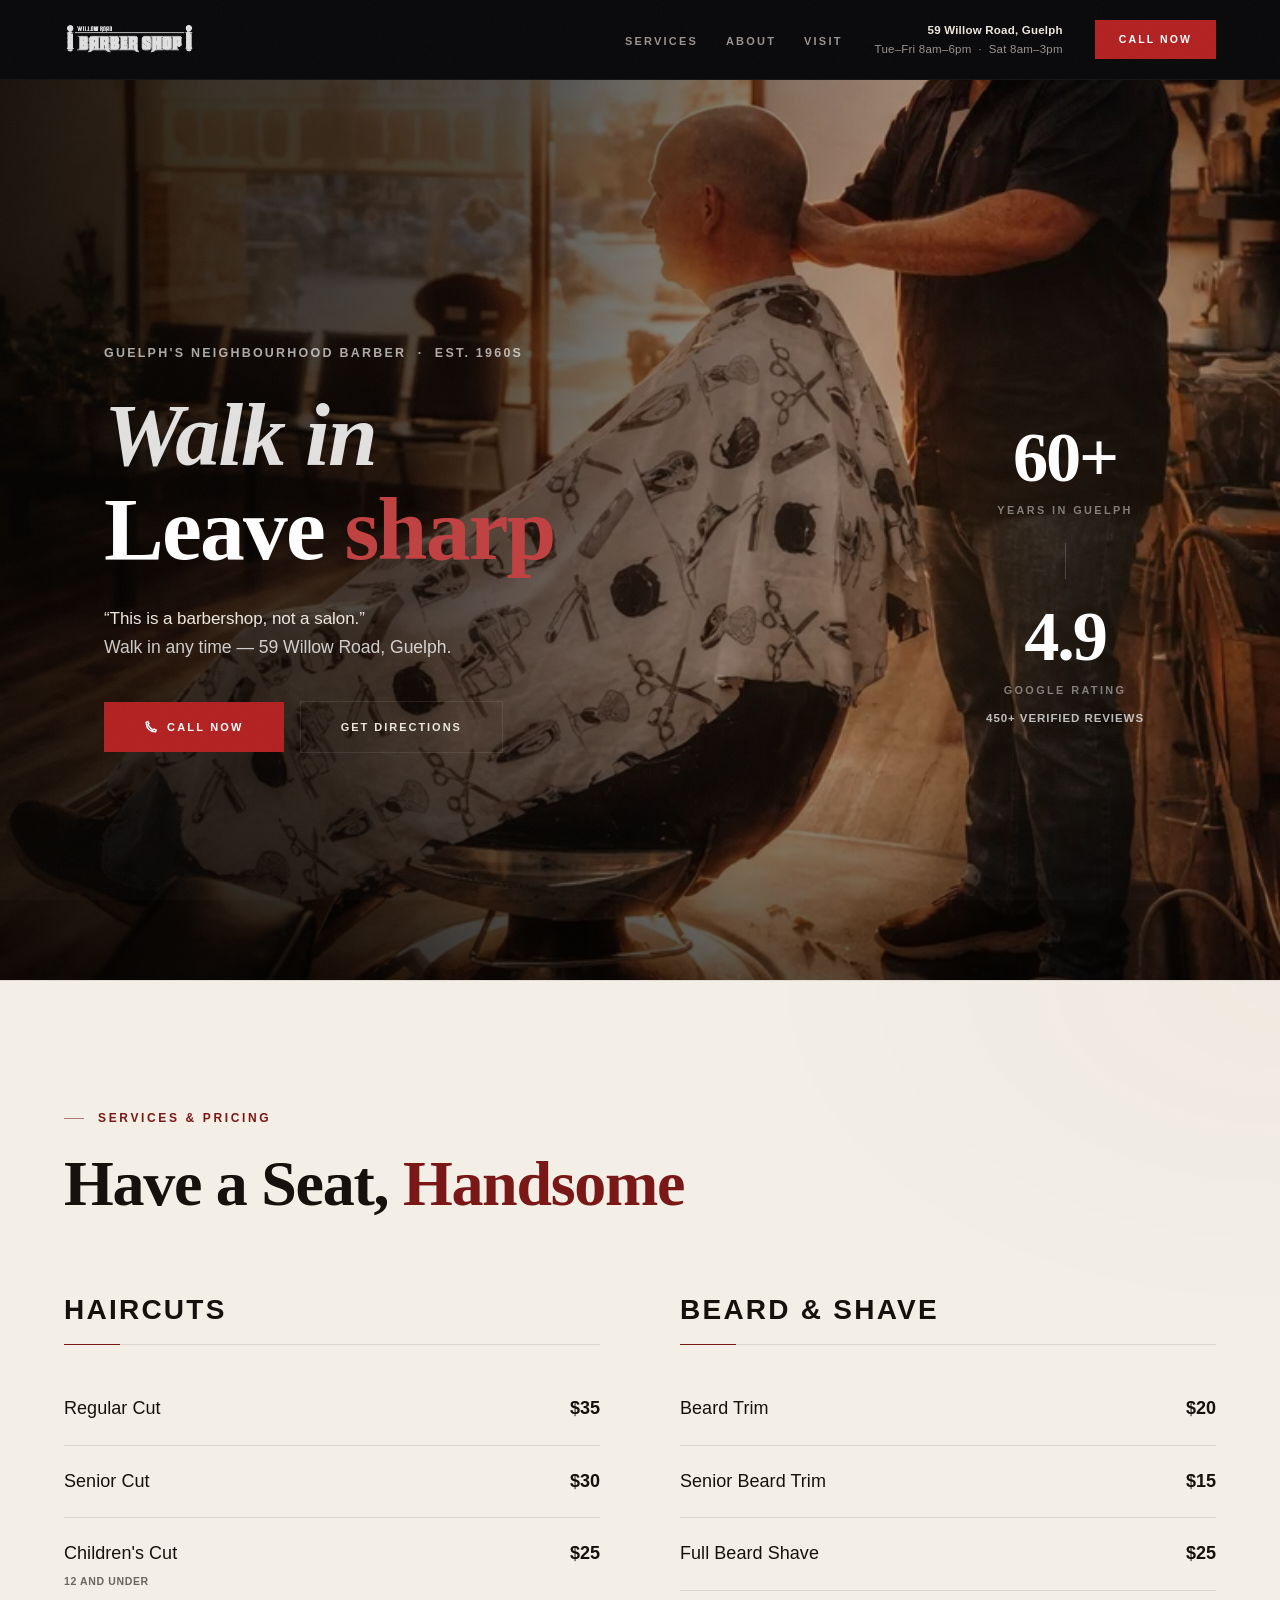
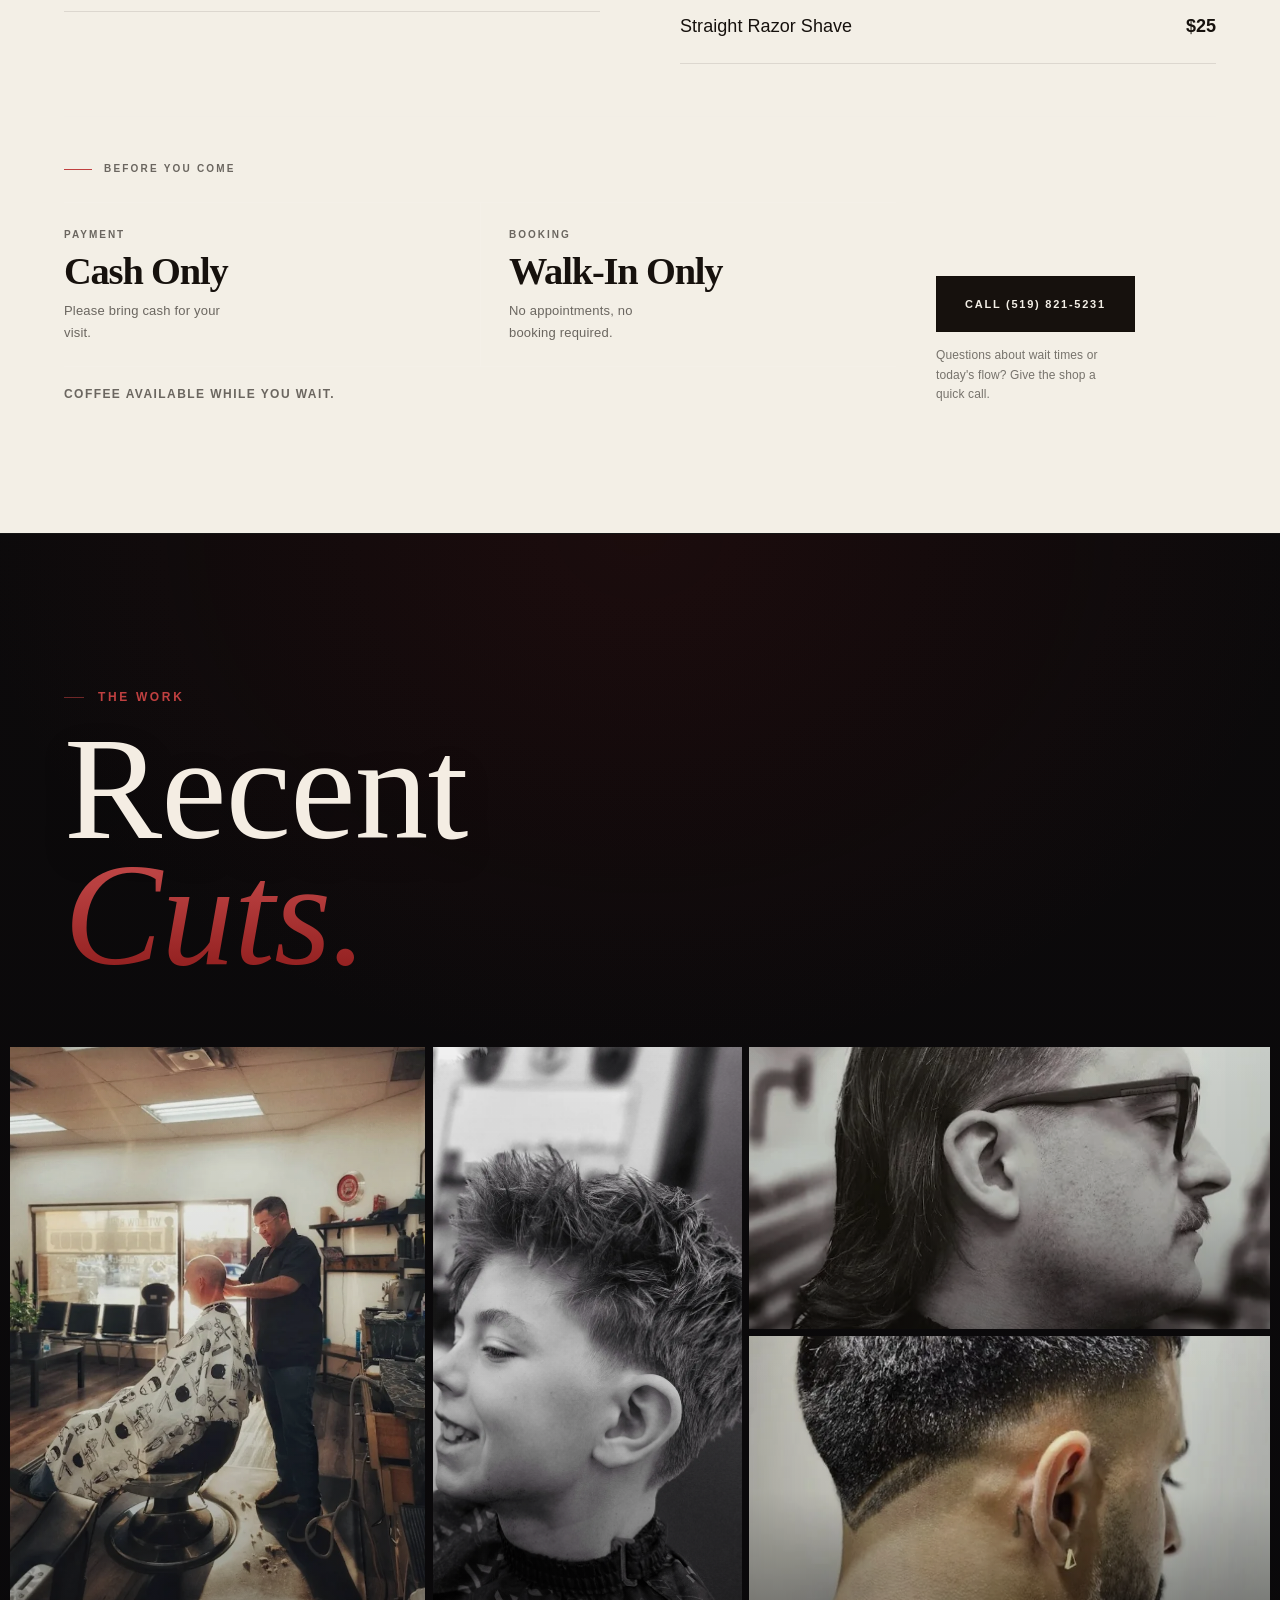
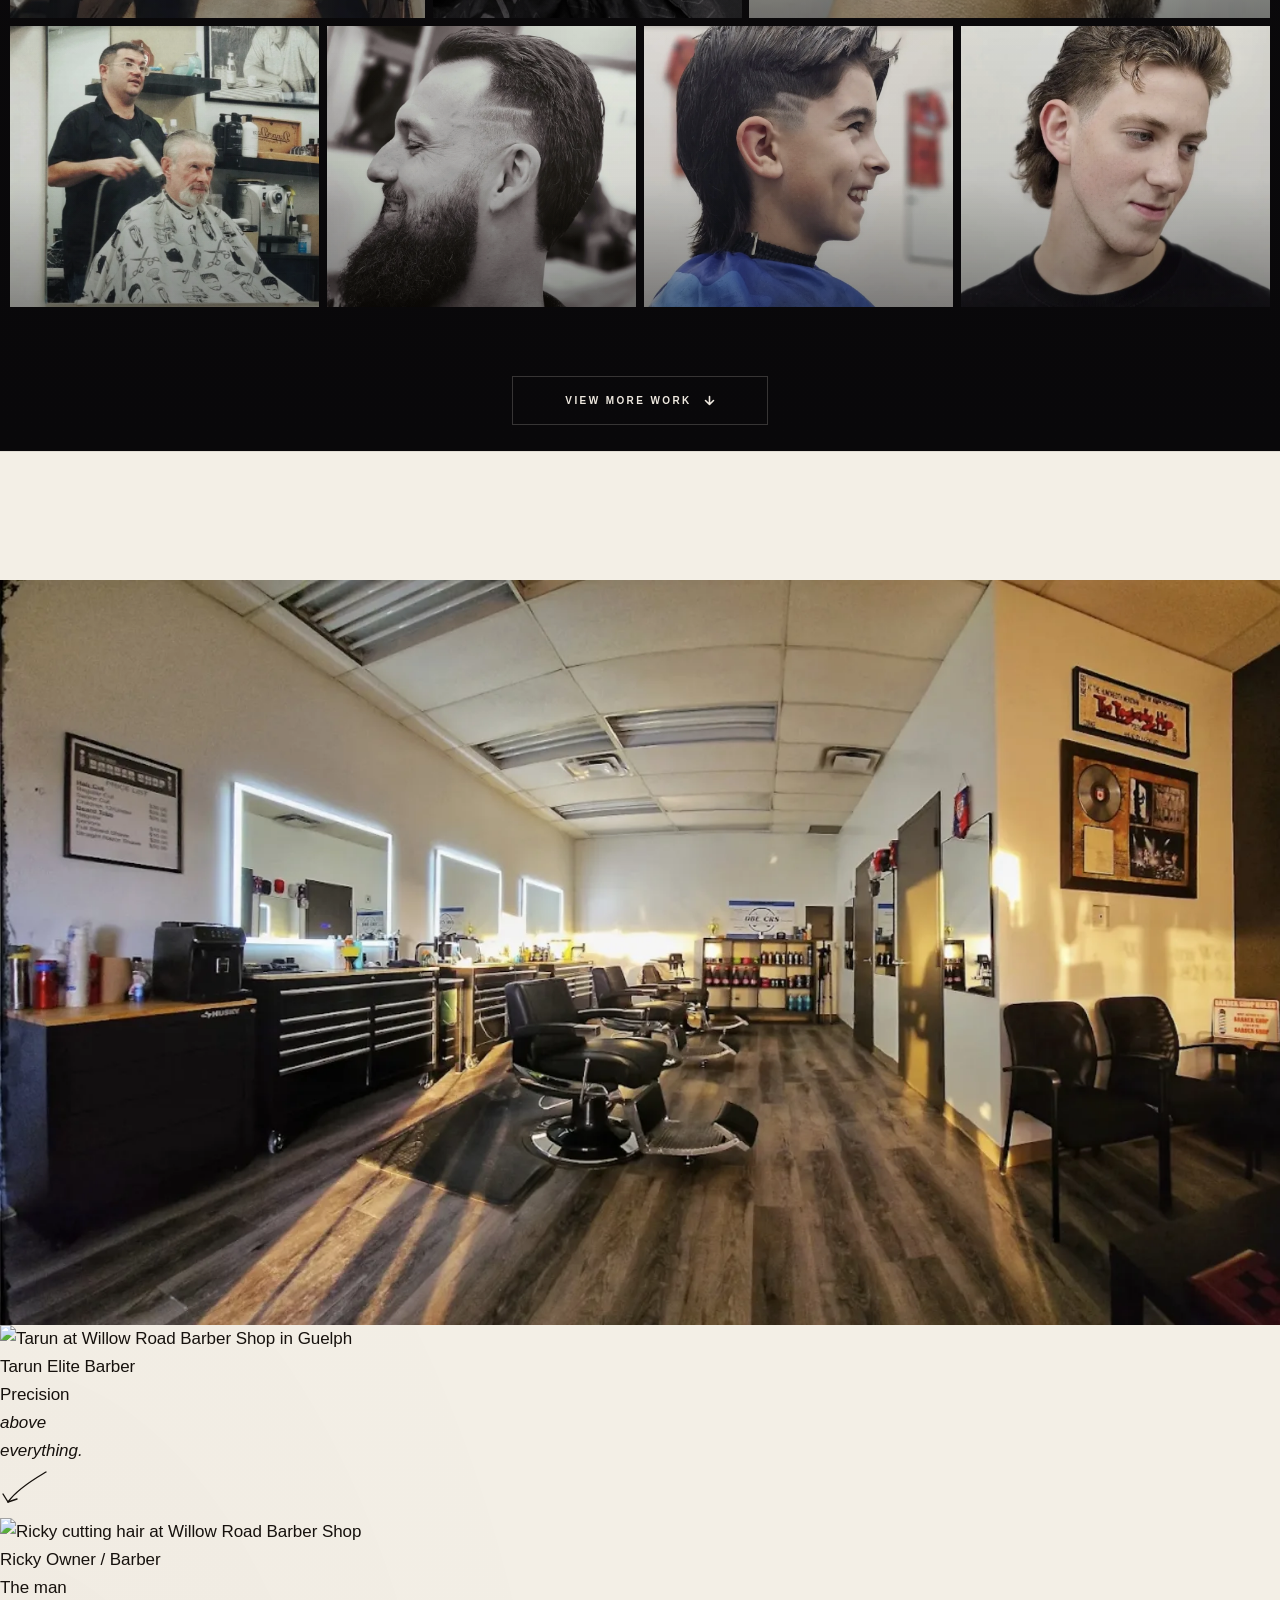
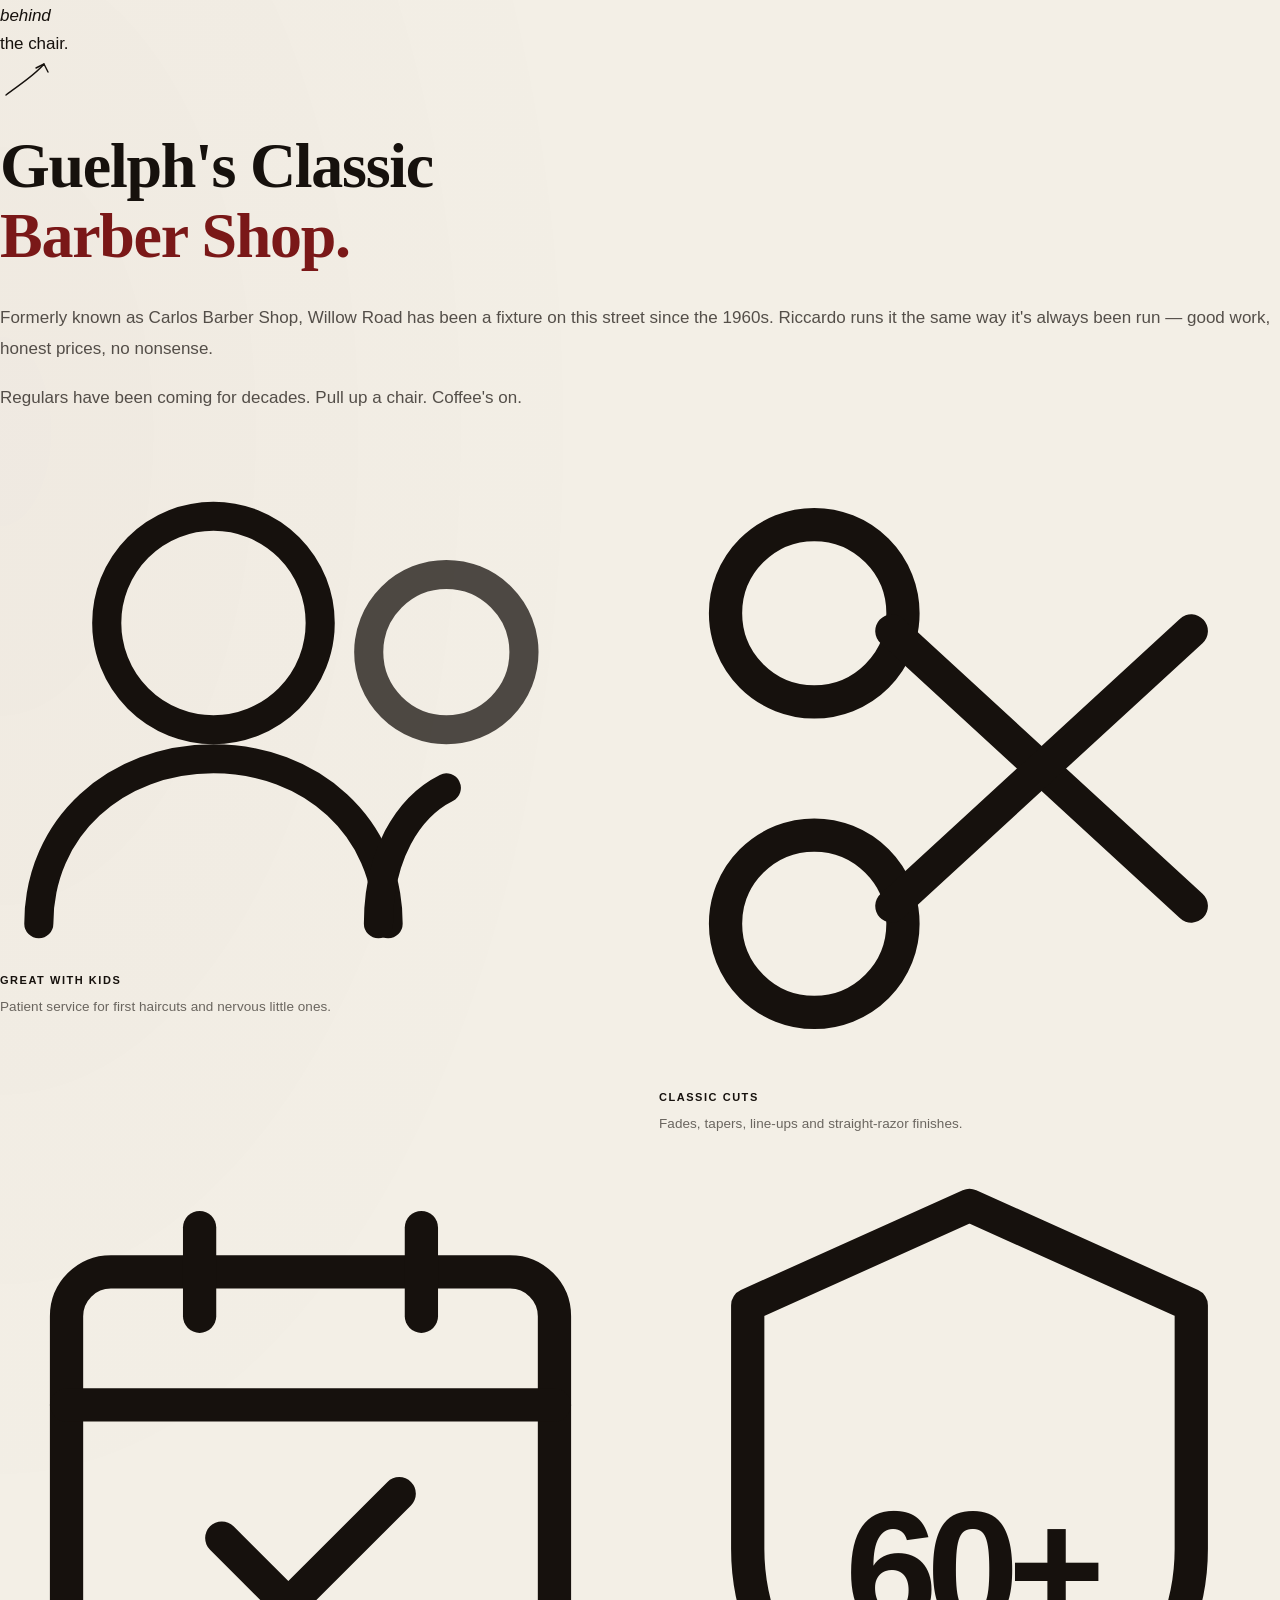
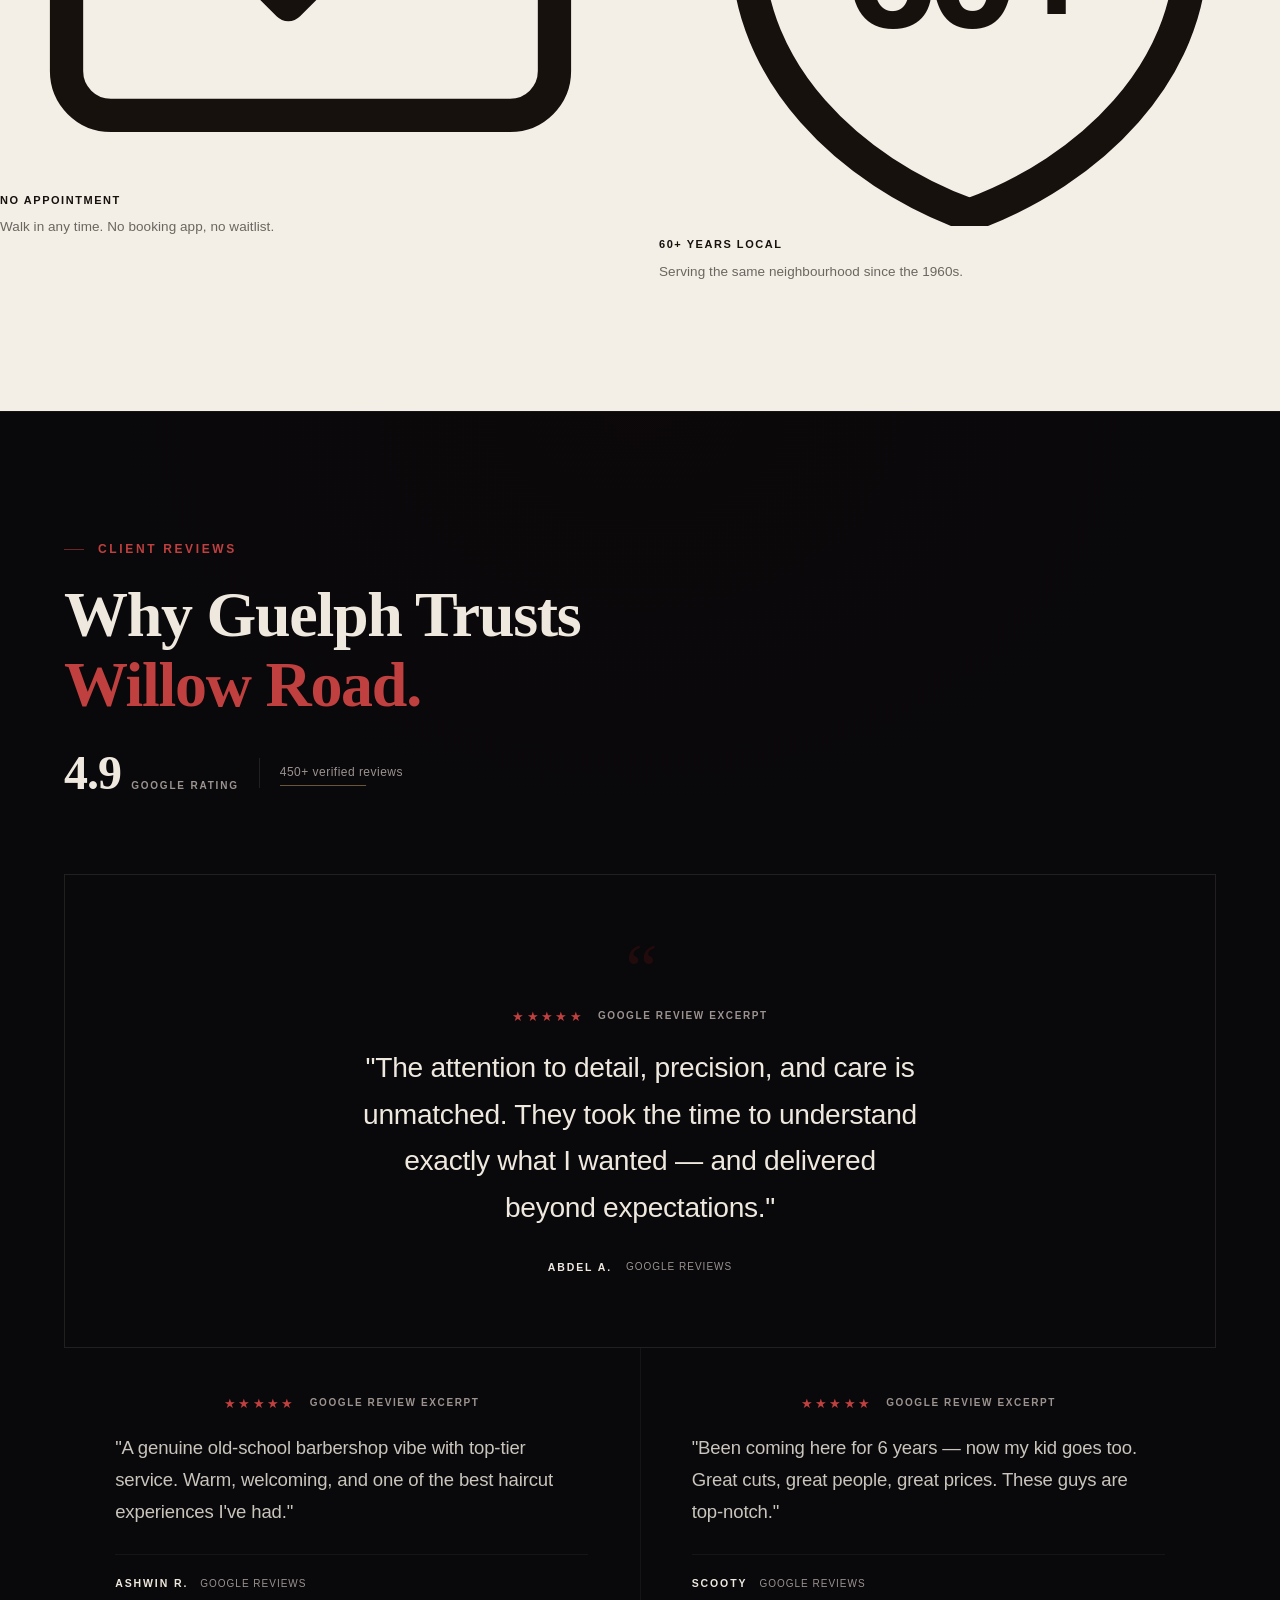
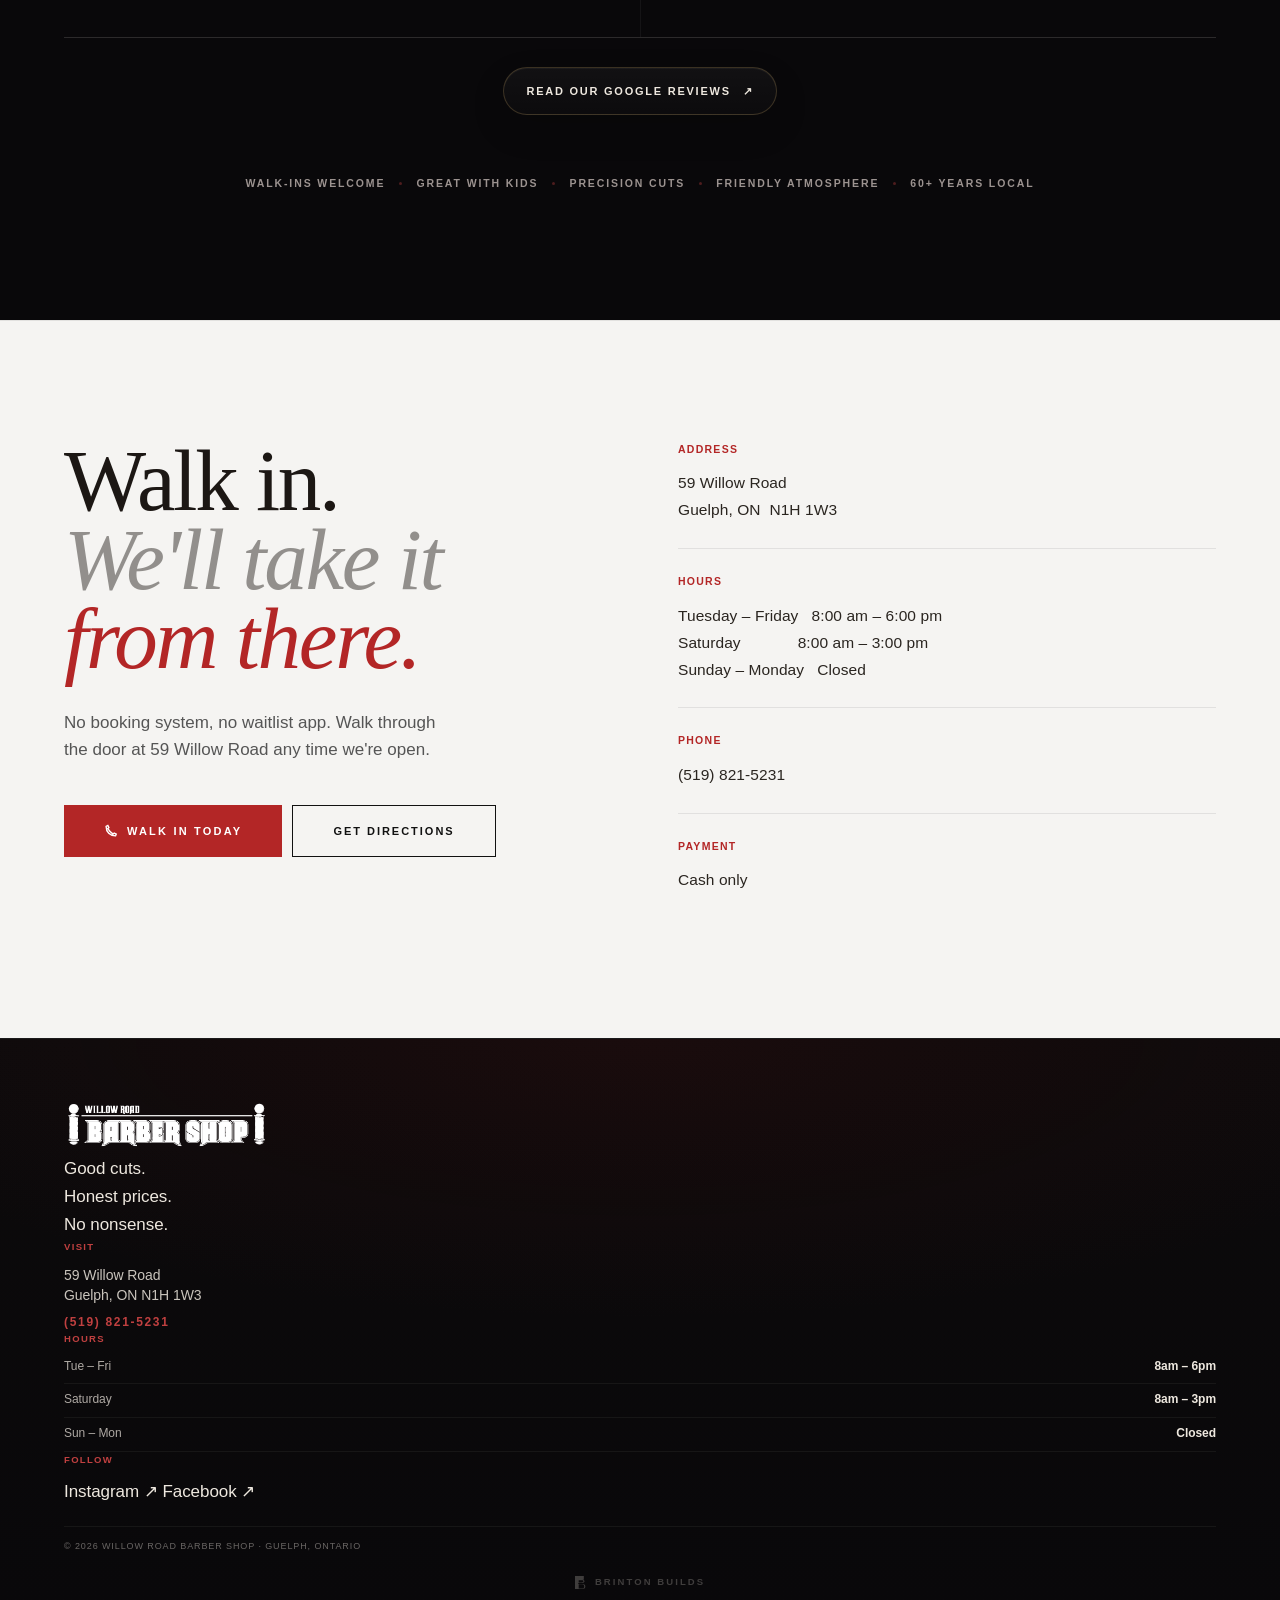
==== commit 5dfde4a0: "Add files via upload" ====
--- a/index.html
+++ b/index.html
@@ -57,8 +57,8 @@
   <!-- ── Fonts ───────────────────────────────────────────────── -->
   <link rel="preconnect" href="https://fonts.googleapis.com" />
   <link rel="preconnect" href="https://fonts.gstatic.com" crossorigin />
-  <link href="https://fonts.googleapis.com/css2?family=Playfair+Display:ital,wght@0,400;0,600;1,400;1,600&family=Inter:wght@400;500;600;700&display=swap" rel="stylesheet" />
-  <link rel="stylesheet" href="willow-v2.css?v=20260422-2259" />
+  <link href="https://fonts.googleapis.com/css2?family=Caveat:wght@400;600&family=Gloock&family=Inter+Tight:wght@400;500;600;700&family=Roboto+Condensed:wght@600&display=swap" rel="stylesheet" />
+  <link rel="stylesheet" href="willow-v2.css?v=20260510-footer" />
 
   <!-- ── Structured Data: LocalBusiness / BarberShop ─────────── -->
   <script type="application/ld+json">
@@ -200,9 +200,9 @@
         <p class="hero-eyebrow">Guelph's neighbourhood barber &nbsp;·&nbsp; Est. 1960s</p>
         <h1 class="hero-heading" id="hero-heading">
           <span class="hero-line hero-line--1">Walk in</span>
-          <span class="hero-line hero-line--2">Leave <span class="accent">sharp.</span></span>
+          <span class="hero-line hero-line--2">Leave <span class="accent">sharp</span></span>
         </h1>
-        <p class="hero-quote" style="font-style:italic;opacity:0.85;margin-bottom:0.4em;">&#8220;This is a barbershop, not a salon.&#8221;</p>
+        <p class="hero-quote">&#8220;This is a barbershop, not a salon.&#8221;</p>
         <p class="hero-sub">
           Walk in any time — 59 Willow Road, Guelph.
         </p>
@@ -241,7 +241,7 @@
   <div class="container">
     <div class="section-head reveal-up">
       <p class="eyebrow">Services &amp; Pricing</p>
-      <h2 class="section-title">Honest Prices<br>Have a Seat, <span class="accent">Handsome.</span></h2>
+      <h2 class="section-title">Have a Seat, <span class="accent">Handsome</span></h2>
     </div>
     <div class="services-layout reveal-up reveal-delay-1">
       <div>
@@ -523,47 +523,133 @@
    ABOUT
    ====================================================== -->
 <section id="about" class="about">
-  <div class="container">
-    <div class="about-img-wrap reveal-up">
-      <img src="images/willow-road-barbershop-interior-guelph.webp"
-           alt="Inside Willow Road Barber Shop in Guelph — barber at the chair, classic neighbourhood setting"
-           width="1200" height="1500"
+
+  <!-- LEFT: dark cinematic wall -->
+  <div class="about-cinema" aria-label="Photo wall — Willow Road Barber Shop">
+
+    <!-- Background: shop interior -->
+    <div class="about-wall" aria-hidden="true">
+      <img class="about-wall-img"
+           src="images/willow-road-barbershop-interior-guelph.webp"
+           alt="Interior of Willow Road Barber Shop in Guelph"
            loading="lazy" decoding="async" />
     </div>
-    <div class="about-copy reveal-up reveal-delay-1">
-      <p class="eyebrow">About the Shop</p>
-      <h2 class="section-title">Guelph's Classic<br><span class="accent">Barber Shop.</span></h2>
-      <div class="about-body">
-        <p>
-          Formerly known as Carlos Barber Shop, Willow Road has been a fixture
-          on this street since the 1960s. Riccardo runs it the same
-          way it's always been run — good work, honest prices, no nonsense.
-        </p>
-        <p>
-          Regulars have been coming for decades.
-          Pull up a chair. Coffee's on.
-        </p>
-      </div>
-      <div class="about-pillars">
-        <div>
-          <div class="pillar-title">Great with Kids</div>
-          <div class="pillar-body">Patient service for first haircuts and nervous little ones.</div>
-        </div>
-        <div>
-          <div class="pillar-title">Classic Cuts</div>
-          <div class="pillar-body">Fades, tapers, line-ups and straight-razor finishes.</div>
-        </div>
-        <div>
-          <div class="pillar-title">No Appointment</div>
-          <div class="pillar-body">Walk in any time. No booking app, no waitlist.</div>
-        </div>
-        <div>
-          <div class="pillar-title">60+ Years Local</div>
-          <div class="pillar-body">Serving the same neighbourhood since the 1960s.</div>
-        </div>
-      </div>
-    </div>
-  </div>
+
+    <!-- Polaroid: Tarun — larger, upper-left -->
+    <!-- Annotation is nested here so it tracks the photo at any viewport width -->
+    <div class="about-polaroid about-polaroid--tarun">
+      <div class="about-polaroid-photo">
+        <img src="images/tarun-profile-willow-road-barber-shop-guelph.webp"
+             alt="Tarun at Willow Road Barber Shop in Guelph"
+             loading="lazy" decoding="async" />
+      </div>
+      <div class="about-polaroid-caption">
+        <span class="about-polaroid-name">Tarun</span>
+        <span class="about-polaroid-role">Elite Barber</span>
+      </div>
+      <div class="about-annot about-annot--tarun" aria-hidden="true">
+        <p class="about-annot-text">Precision<br><em>above</em><br><em>everything.</em></p>
+        <svg class="about-annot-arrow" width="52" height="44" viewBox="0 0 52 44" fill="none" xmlns="http://www.w3.org/2000/svg">
+          <path d="M 46 7 C 36 13 18 23 8 37" stroke="currentColor" stroke-width="1.4" stroke-linecap="round"/>
+          <path d="M 8 37 L 3 29 M 8 37 L 17 34" stroke="currentColor" stroke-width="1.4" stroke-linecap="round"/>
+        </svg>
+      </div>
+    </div>
+
+    <!-- Polaroid: Ricky — lower, center-right -->
+    <div class="about-polaroid about-polaroid--ricky">
+      <div class="about-polaroid-photo">
+        <img src="images/ricky-profile-at-work-willow-road-barbershop.webp"
+             alt="Ricky cutting hair at Willow Road Barber Shop"
+             loading="lazy" decoding="async" />
+      </div>
+      <div class="about-polaroid-caption">
+        <span class="about-polaroid-name">Ricky</span>
+        <span class="about-polaroid-role">Owner / Barber</span>
+      </div>
+    </div>
+
+    <!-- Annotation: Ricky -->
+    <div class="about-annot about-annot--ricky" aria-hidden="true">
+      <p class="about-annot-text">The man<br><em>behind</em><br>the chair.</p>
+      <svg class="about-annot-arrow about-annot-arrow--flip" width="52" height="44" viewBox="0 0 52 44" fill="none" xmlns="http://www.w3.org/2000/svg">
+        <path d="M 6 37 C 16 29 34 18 44 6" stroke="currentColor" stroke-width="1.4" stroke-linecap="round"/>
+        <path d="M 44 6 L 48 14 M 44 6 L 36 10" stroke="currentColor" stroke-width="1.4" stroke-linecap="round"/>
+      </svg>
+    </div>
+
+  </div>
+
+  <!-- RIGHT: editorial content panel -->
+  <div class="about-copy reveal-up reveal-delay-1">
+    <h2 class="section-title">Guelph's Classic<br><span class="accent">Barber Shop.</span></h2>
+    <div class="about-body">
+      <p>
+        Formerly known as Carlos Barber Shop, Willow Road has been a fixture
+        on this street since the 1960s. Riccardo runs it the same
+        way it's always been run — good work, honest prices, no nonsense.
+      </p>
+      <p>
+        Regulars have been coming for decades.
+        Pull up a chair. Coffee's on.
+      </p>
+    </div>
+    <div class="about-pillars">
+
+      <div class="about-pillar">
+        <div class="pillar-icon" aria-hidden="true">
+          <svg viewBox="0 0 32 26" fill="none" stroke="currentColor" stroke-width="1.5" stroke-linecap="round" stroke-linejoin="round">
+            <circle cx="11" cy="8.5" r="5.5"/>
+            <path d="M2 24c0-5 4-8.5 9-8.5s9 3.5 9 8.5"/>
+            <circle cx="23" cy="10" r="4" opacity="0.75"/>
+            <path d="M19.5 24c0-3.5 1.5-6 3.5-7"/>
+          </svg>
+        </div>
+        <div class="pillar-title">Great with Kids</div>
+        <div class="pillar-body">Patient service for first haircuts and nervous little ones.</div>
+      </div>
+
+      <div class="about-pillar">
+        <div class="pillar-icon" aria-hidden="true">
+          <svg viewBox="0 0 28 28" fill="none" stroke="currentColor" stroke-width="1.5" stroke-linecap="round" stroke-linejoin="round">
+            <circle cx="7" cy="7" r="4"/>
+            <circle cx="7" cy="21" r="4"/>
+            <line x1="10.5" y1="7.8" x2="24" y2="20.2"/>
+            <line x1="10.5" y1="20.2" x2="24" y2="7.8"/>
+          </svg>
+        </div>
+        <div class="pillar-title">Classic Cuts</div>
+        <div class="pillar-body">Fades, tapers, line-ups and straight-razor finishes.</div>
+      </div>
+
+      <div class="about-pillar">
+        <div class="pillar-icon" aria-hidden="true">
+          <svg viewBox="0 0 28 28" fill="none" stroke="currentColor" stroke-width="1.5" stroke-linecap="round" stroke-linejoin="round">
+            <rect x="3" y="5" width="22" height="20" rx="2"/>
+            <line x1="3" y1="11" x2="25" y2="11"/>
+            <line x1="9" y1="3" x2="9" y2="7"/>
+            <line x1="19" y1="3" x2="19" y2="7"/>
+            <polyline points="10,17 13,20 18,15"/>
+          </svg>
+        </div>
+        <div class="pillar-title">No Appointment</div>
+        <div class="pillar-body">Walk in any time. No booking app, no waitlist.</div>
+      </div>
+
+      <div class="about-pillar">
+        <div class="pillar-icon" aria-hidden="true">
+          <svg viewBox="0 0 28 30" fill="none" stroke="currentColor" stroke-width="1.5" stroke-linecap="round" stroke-linejoin="round">
+            <path d="M14 2 L24 6.5 L24 17.5 C24 23 19.5 27.5 14 29.5 C8.5 27.5 4 23 4 17.5 L4 6.5 Z"/>
+            <text x="14" y="21" font-size="7.5" text-anchor="middle" stroke="none" fill="currentColor" font-weight="700" font-family="sans-serif" letter-spacing="-0.5">60+</text>
+          </svg>
+        </div>
+        <div class="pillar-title">60+ Years Local</div>
+        <div class="pillar-body">Serving the same neighbourhood since the 1960s.</div>
+      </div>
+
+    </div>
+  </div>
+
 </section>
 
 <!-- ======================================================
@@ -663,7 +749,7 @@
 <section id="visit" class="visit">
   <div class="container">
     <div class="reveal-up">
-      <h2 class="visit-heading">Walk in.<br><em>We'll take it<span class="accent"> from there.</span></em></h2>
+      <h2 class="visit-heading">Walk in.<br><em>We'll take it<br><span class="accent">from there.</span></em></h2>
       <p class="visit-body">
         No booking system, no waitlist app.
         Walk through the door at 59 Willow Road any time we're open.
@@ -745,73 +831,61 @@
 <footer class="site-footer" role="contentinfo">
   <div class="container">
     <div class="footer-shell">
-      <div class="footer-brand-block">
-        <div class="footer-kicker">Willow Road Barber Shop</div>
-        <div class="footer-logo">
-          <img src="wrb.webp" alt="Willow Road Barber Shop" width="130" height="36" loading="lazy" />
-        </div>
-        <p class="footer-lede">Classic neighbourhood barbering in Guelph. Walk in sharp, leave sharper.</p>
-      </div>
-
-      <div class="footer-columns">
-        <div class="footer-panel">
-          <div class="footer-label">Visit</div>
-          <address class="footer-addr">
-            <a class="footer-address-link" href="https://www.google.com/maps/dir/?api=1&destination=59+Willow+Road+Guelph+Ontario" target="_blank" rel="noopener">59 Willow Road<br>Guelph, ON N1H 1W3</a>
-            <a class="footer-phone-link" href="tel:+15198215231">(519) 821-5231</a>
-          </address>
-        </div>
-
-        <div class="footer-panel">
-          <div class="footer-label">Hours</div>
-          <div class="footer-hours">
-            <div><span>Tuesday - Friday</span><strong>8am - 6pm</strong></div>
-            <div><span>Saturday</span><strong>8am - 3pm</strong></div>
-            <div><span>Sunday - Monday</span><strong>Closed</strong></div>
+
+      <!-- Main: brand anchor left / practical info right -->
+      <div class="footer-main">
+
+        <!-- LEFT: emotional anchor -->
+        <div class="footer-brand">
+          <div class="footer-logo">
+            <img src="wrb.webp" alt="Willow Road Barber Shop" width="130" height="36" loading="lazy" />
           </div>
-        </div>
-
-        <div class="footer-panel footer-panel--social">
-          <div class="footer-label">Follow</div>
-          <div class="footer-social-copy">See fresh cuts, shop moments, and neighbourhood updates.</div>
-          <div class="footer-social" aria-label="Social media">
-            <a href="https://www.facebook.com/willow.road.barbershop" target="_blank" rel="noopener noreferrer" aria-label="Willow Road Barber on Facebook">
-              <span class="footer-social-name">Facebook</span>
-              <span class="footer-social-icon" aria-hidden="true">
-                <svg viewBox="0 0 24 24" fill="currentColor" focusable="false">
-                  <path d="M18 2h-3a5 5 0 00-5 5v3H7v4h3v8h4v-8h3l1-4h-4V7a1 1 0 011-1h3z" />
-                </svg>
-              </span>
-            </a>
-            <a href="https://www.instagram.com/willowroadbarber" target="_blank" rel="noopener noreferrer" aria-label="Willow Road Barber on Instagram">
-              <span class="footer-social-name">Instagram</span>
-              <span class="footer-social-icon" aria-hidden="true">
-                <svg viewBox="0 0 24 24" fill="none" stroke="currentColor" stroke-width="1.5" focusable="false">
-                  <rect x="2" y="2" width="20" height="20" rx="5" />
-                  <circle cx="12" cy="12" r="4" />
-                  <circle cx="17.5" cy="6.5" r="1" fill="currentColor" stroke="none" />
-                </svg>
-              </span>
-            </a>
+          <p class="footer-statement">Good cuts.<br>Honest prices.<br>No nonsense.</p>
+        </div>
+
+        <!-- RIGHT: practical information, quieter -->
+        <div class="footer-info">
+
+          <div class="footer-panel">
+            <div class="footer-label">Visit</div>
+            <address class="footer-addr">
+              <a class="footer-address-link" href="https://www.google.com/maps/dir/?api=1&destination=59+Willow+Road+Guelph+Ontario" target="_blank" rel="noopener">59 Willow Road<br>Guelph, ON&nbsp;N1H&nbsp;1W3</a>
+              <a class="footer-phone-link" href="tel:+15198215231">(519) 821-5231</a>
+            </address>
           </div>
+
+          <div class="footer-panel">
+            <div class="footer-label">Hours</div>
+            <div class="footer-hours">
+              <div><span>Tue – Fri</span><strong>8am – 6pm</strong></div>
+              <div><span>Saturday</span><strong>8am – 3pm</strong></div>
+              <div><span>Sun – Mon</span><strong>Closed</strong></div>
+            </div>
+          </div>
+
+          <div class="footer-panel">
+            <div class="footer-label">Follow</div>
+            <div class="footer-social-links" aria-label="Social media">
+              <a href="https://www.instagram.com/willowroadbarber" target="_blank" rel="noopener noreferrer" aria-label="Willow Road Barber on Instagram">Instagram ↗</a>
+              <a href="https://www.facebook.com/willow.road.barbershop" target="_blank" rel="noopener noreferrer" aria-label="Willow Road Barber on Facebook">Facebook ↗</a>
+            </div>
+          </div>
+
         </div>
       </div>
 
       <div class="footer-base">
         <p class="footer-copy">© 2026 Willow Road Barber Shop · Guelph, Ontario</p>
       </div>
-    </div>
-  </div>
-
-  <!-- ── Brinton Builds credit ──────────────────────────── -->
+
+    </div>
+  </div>
+
+  <!-- Brinton Builds credit -->
   <div class="bb-credit">
     <a href="https://brintonbuilds.ca" target="_blank" rel="noopener noreferrer"
        class="bb-credit-link" aria-label="Website by Brinton Builds">
       <span class="bb-credit-mark" aria-hidden="true">
-        <!--
-          BB logomark — simplified B-with-hammer glyph
-          Spine + hammer head + upper bowl + lower bowl (evenodd cutouts)
-        -->
         <svg viewBox="0 0 24 28" fill="currentColor" xmlns="http://www.w3.org/2000/svg">
           <path fill-rule="evenodd" clip-rule="evenodd"
             d="M0 0h7v28H0z
@@ -926,6 +1000,23 @@
       });
     }
 
+    // ── About: Polaroid settle animation ──────────────────────
+    var aboutCinema = document.querySelector('.about-cinema');
+    if (aboutCinema) {
+      if ('IntersectionObserver' in window && !prefersReducedMotion) {
+        var cinemaObs = new IntersectionObserver(function (entries, obs) {
+          entries.forEach(function (entry) {
+            if (!entry.isIntersecting) return;
+            aboutCinema.classList.add('about-cinema--placed');
+            obs.unobserve(aboutCinema);
+          });
+        }, { threshold: 0.12 });
+        cinemaObs.observe(aboutCinema);
+      } else {
+        aboutCinema.classList.add('about-cinema--placed');
+      }
+    }
+
 
     // ── Lightbox ──────────────────────────────────────────────
     var lbOverlay = document.getElementById('lbOverlay');
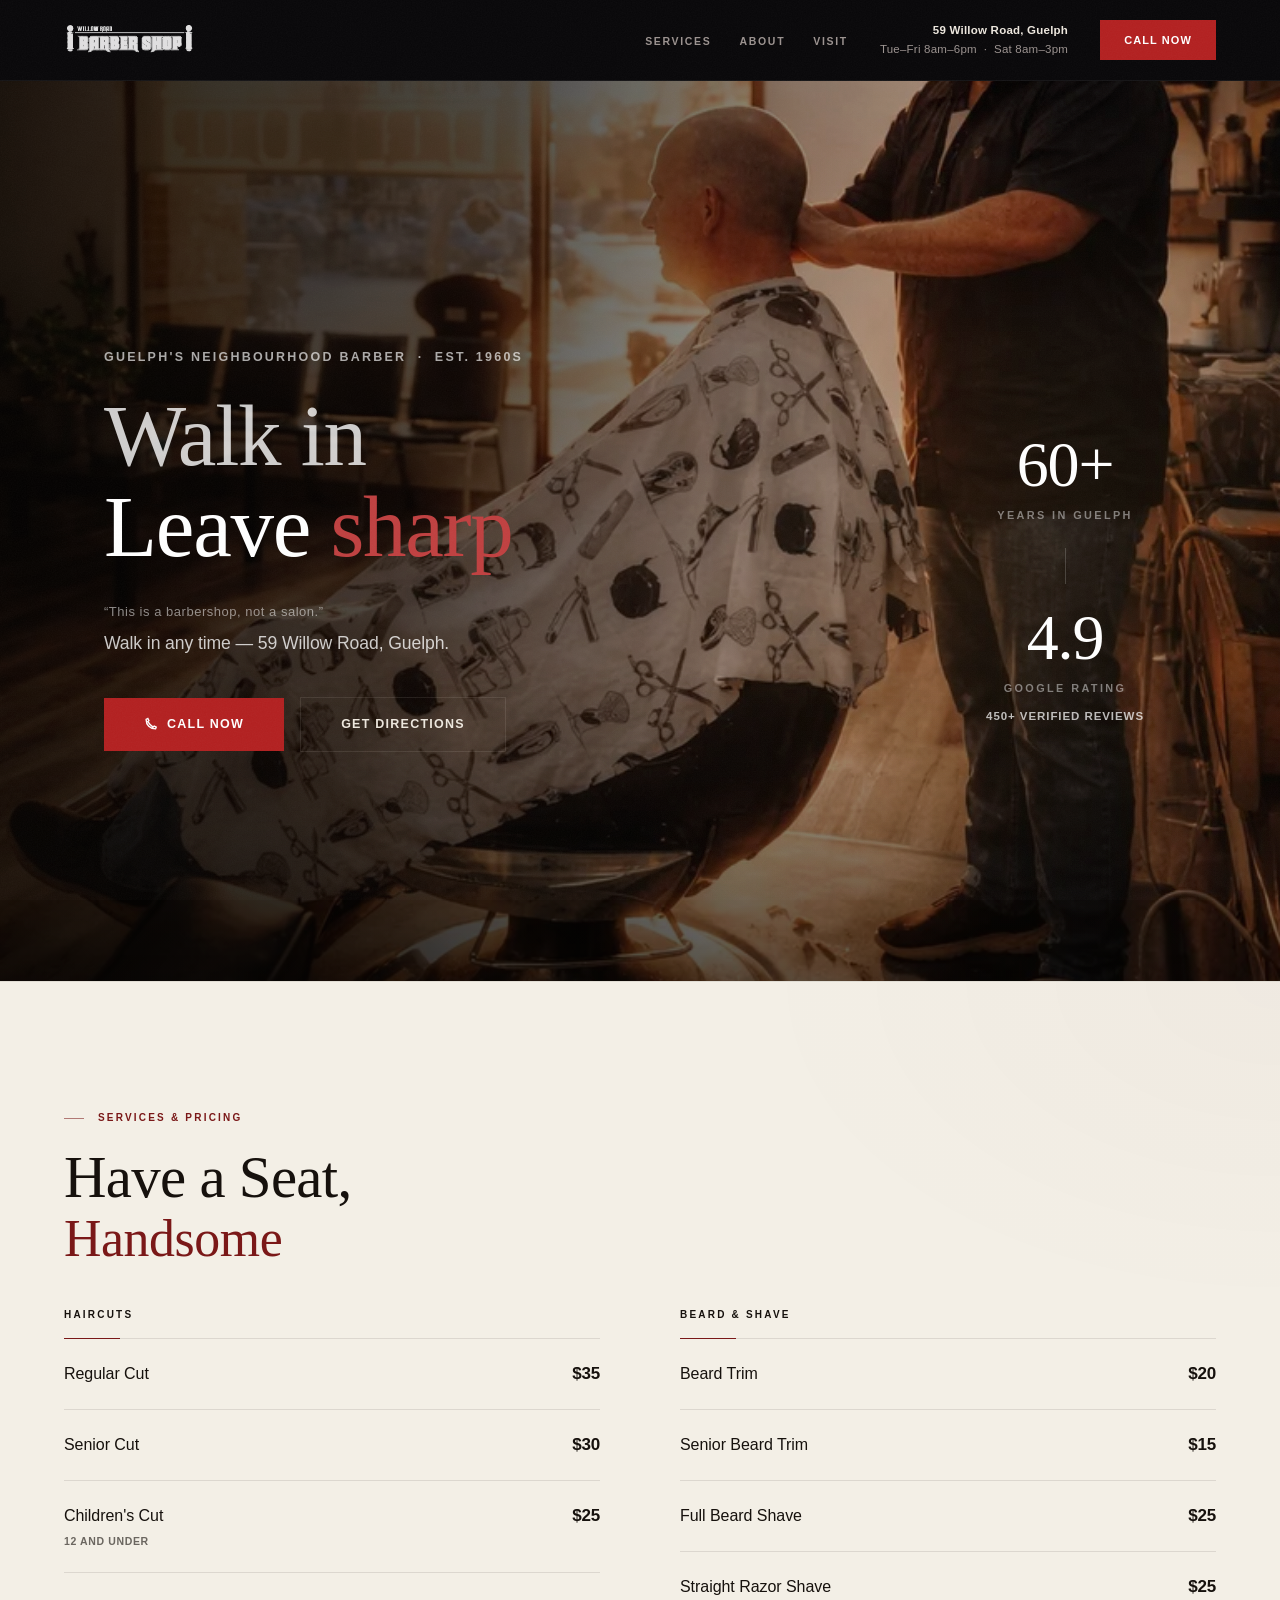
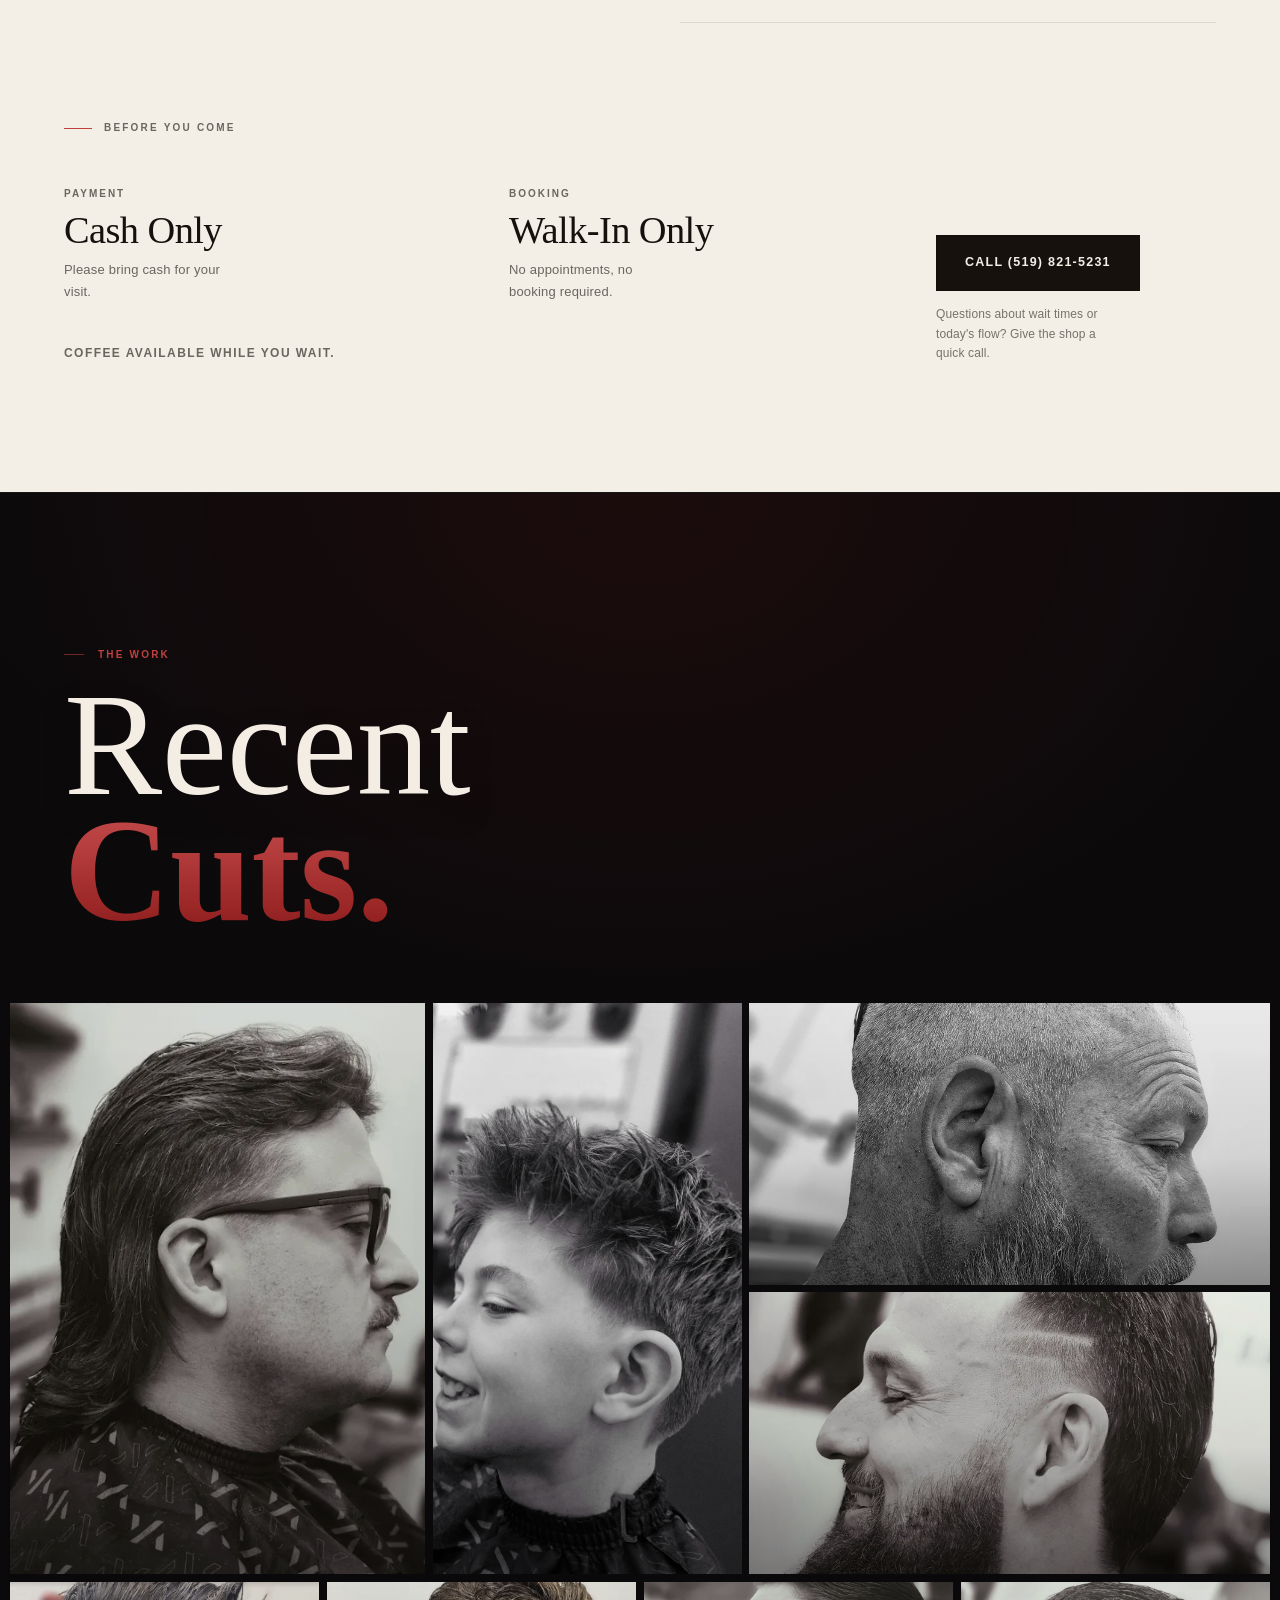
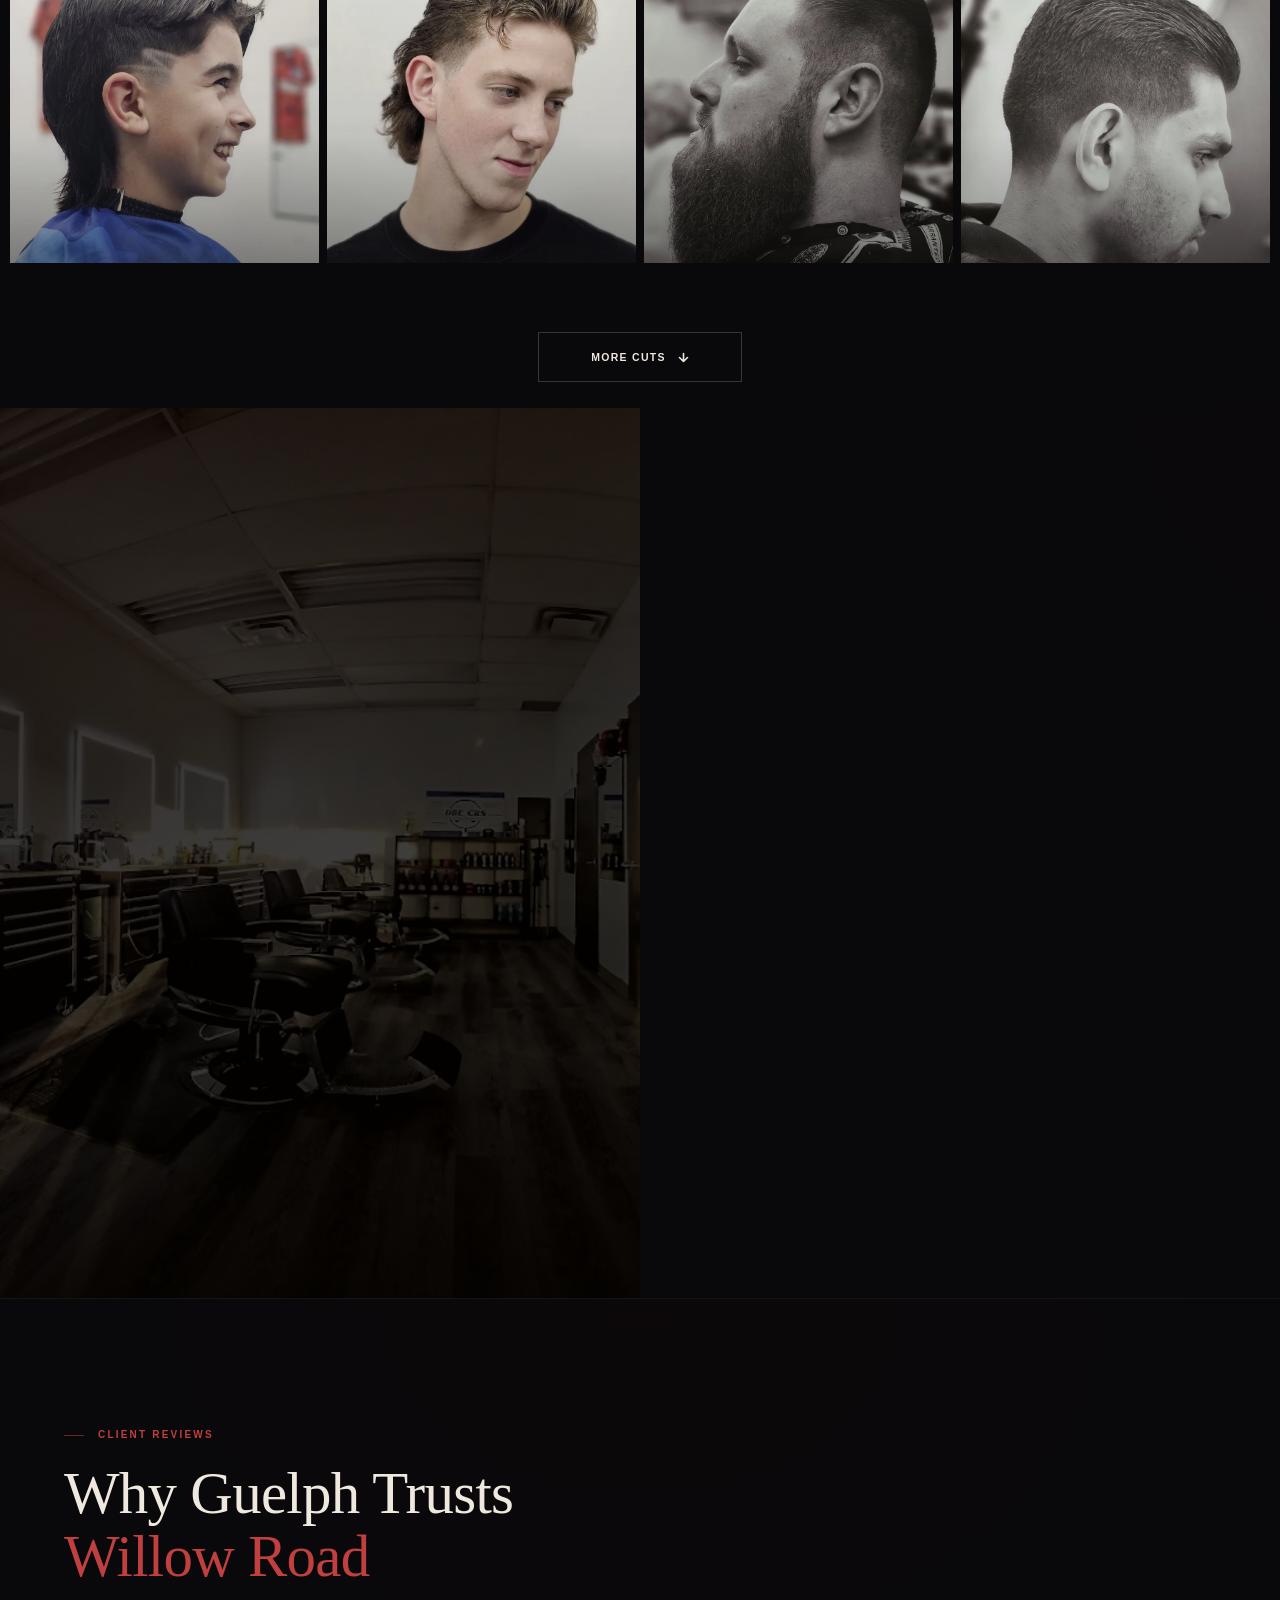
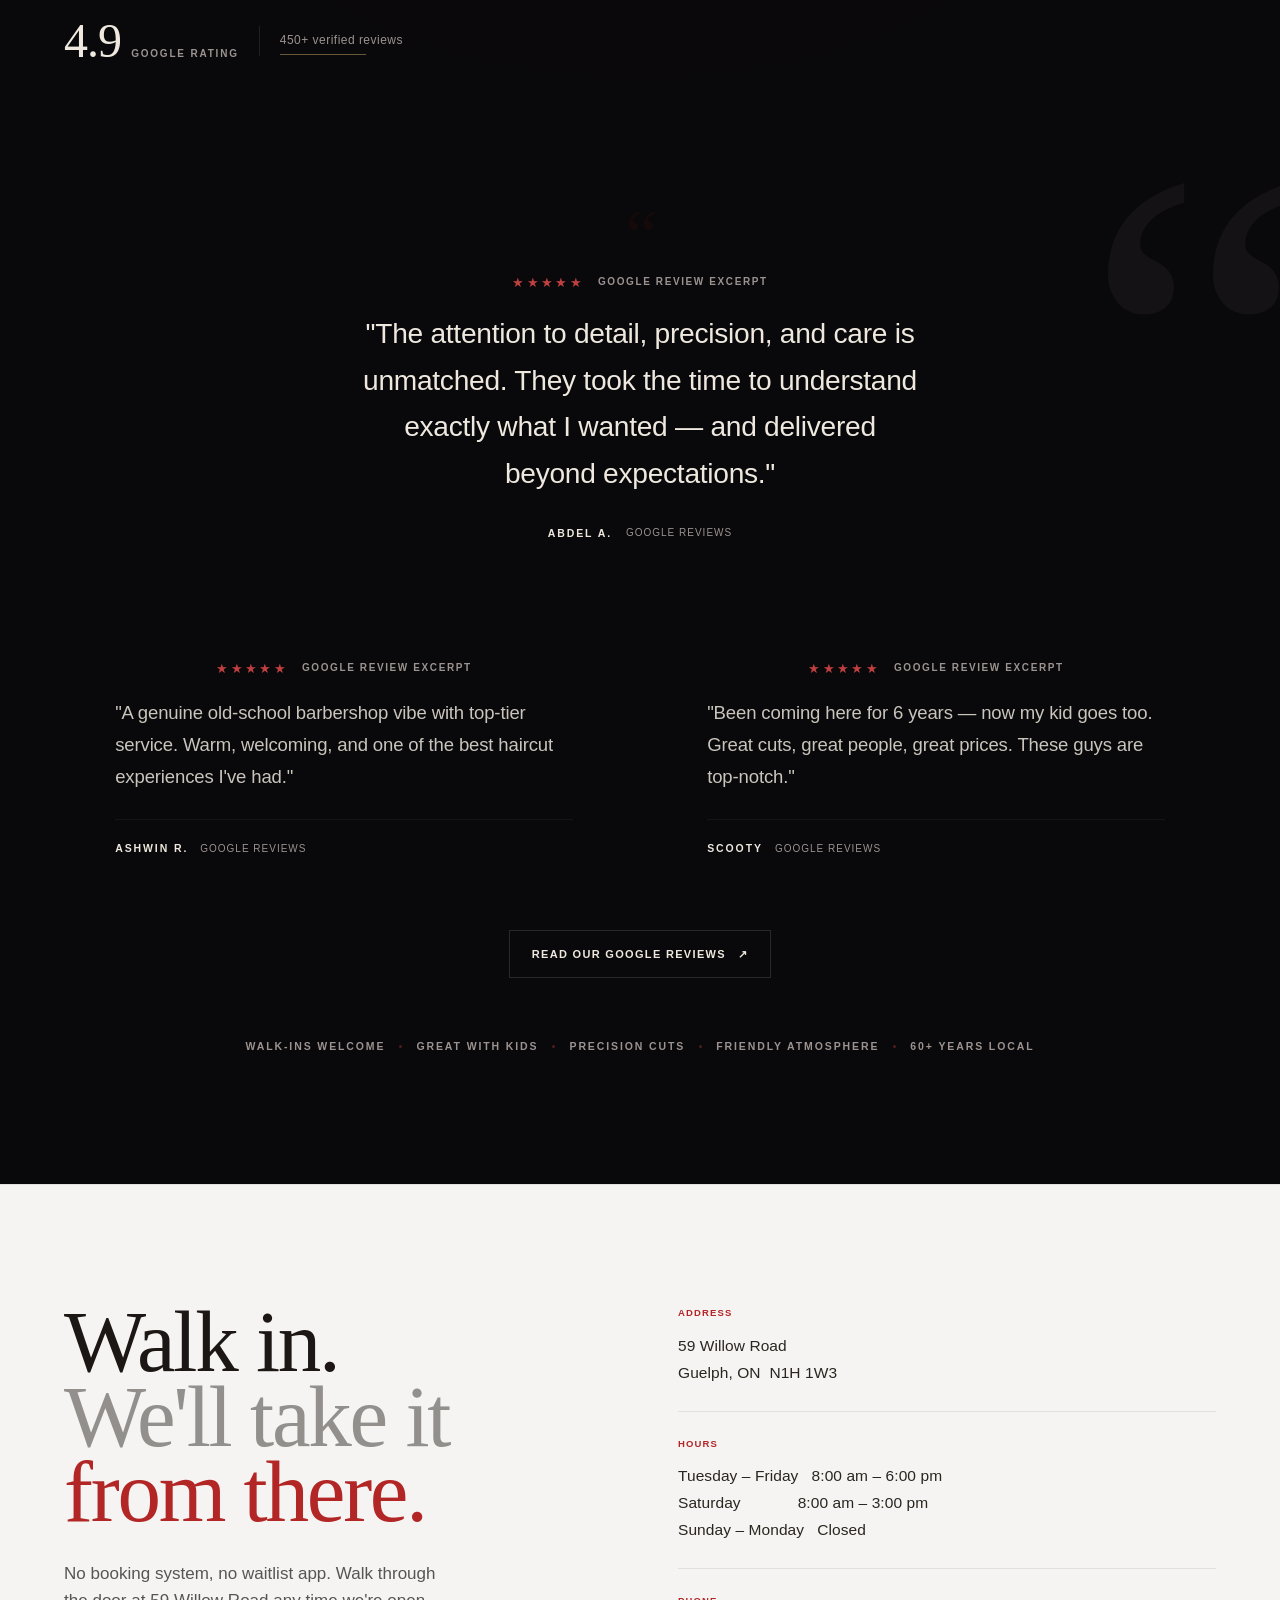
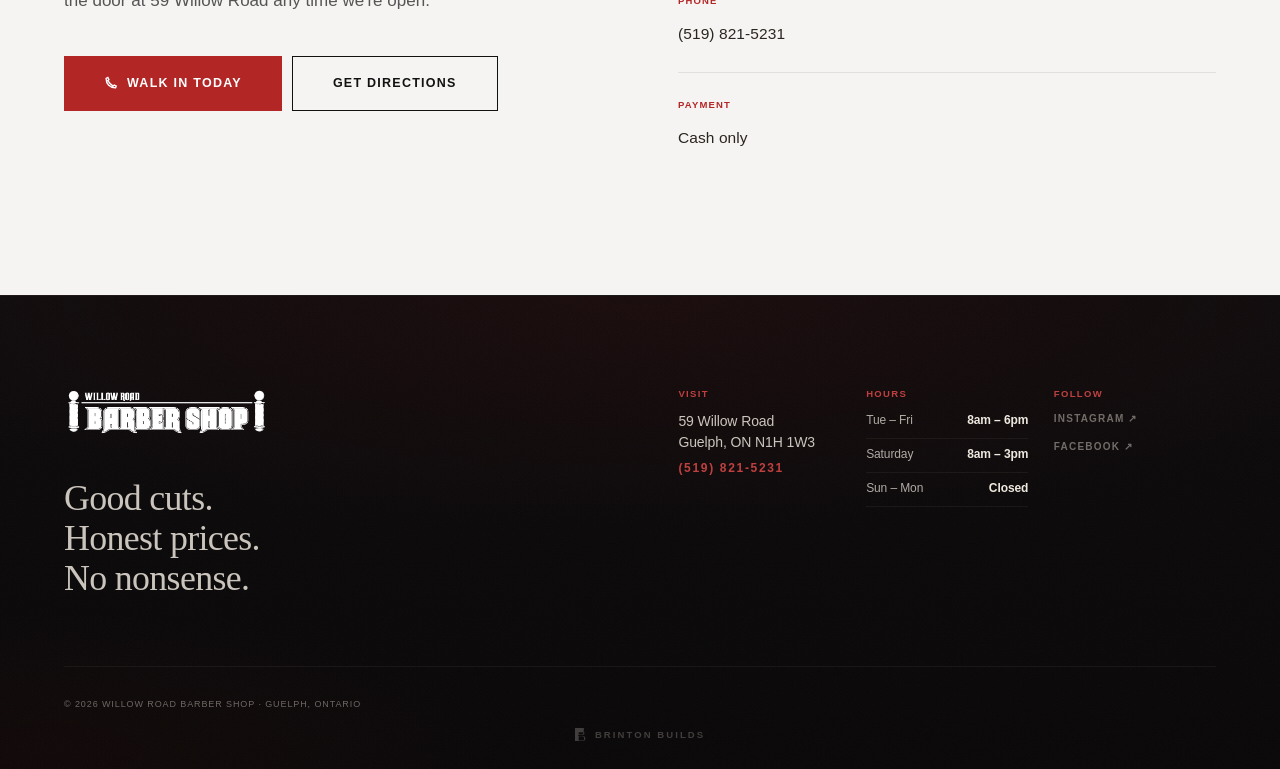
==== commit 155faca5: "Add files via upload" ====
--- a/index.html
+++ b/index.html
@@ -58,7 +58,7 @@
   <link rel="preconnect" href="https://fonts.googleapis.com" />
   <link rel="preconnect" href="https://fonts.gstatic.com" crossorigin />
   <link href="https://fonts.googleapis.com/css2?family=Caveat:wght@400;600&family=Gloock&family=Inter+Tight:wght@400;500;600;700&family=Roboto+Condensed:wght@600&display=swap" rel="stylesheet" />
-  <link rel="stylesheet" href="willow-v2.css?v=20260510-footer" />
+  <link rel="stylesheet" href="willow-v2.css?v=20260510-mobile-fix" />
 
   <!-- ── Structured Data: LocalBusiness / BarberShop ─────────── -->
   <script type="application/ld+json">
@@ -325,15 +325,15 @@
   <div class="gallery-band reveal-up reveal-delay-1" id="galleryPrimary">
     <div class="gallery-grid gallery-grid--impact">
 
-      <!-- 1 — wide: barber mid-cut action (craft moment) -->
-      <figure class="g-item g-item--clickable" tabindex="0" role="button"
-              aria-label="Open image: Barber at work">
-        <img src="images/barber-cutting-hair-willow-road-barbershop-guelph.webp"
-             alt="Barber cutting a customer's hair at Willow Road Barber Shop in Guelph"
-             loading="lazy" />
-      </figure>
-
-      <!-- 2 — tall portrait: kids low taper fade (required) -->
+      <!-- 1 — mullet haircut portrait -->
+      <figure class="g-item g-item--clickable" tabindex="0" role="button"
+              aria-label="Open image: Men's mullet haircut">
+        <img src="images/mens-mullet-haircut-willow-road-barbershop.webp"
+             alt="Men's mullet haircut at Willow Road Barber Shop in Guelph"
+             loading="lazy" />
+      </figure>
+
+      <!-- 2 — tall portrait: kids low taper fade -->
       <figure class="g-item g-item--clickable" tabindex="0" role="button"
               aria-label="Open image: Kids low taper fade haircut">
         <picture>
@@ -344,31 +344,15 @@
         </picture>
       </figure>
 
-      <!-- 3 — wide: mullet haircut portrait -->
-      <figure class="g-item g-item--clickable" tabindex="0" role="button"
-              aria-label="Open image: Men's mullet haircut">
-        <img src="images/mens-mullet-haircut-willow-road-barbershop.webp"
-             alt="Men's mullet haircut at Willow Road Barber Shop in Guelph"
-             loading="lazy" />
-      </figure>
-
-      <!-- 4 — skin fade clean finish -->
-      <figure class="g-item g-item--clickable" tabindex="0" role="button"
-              aria-label="Open image: Men's skin fade haircut">
-        <img src="images/mens-skin-fade-willow-road-barbershop-guelph.webp"
-             alt="Men's skin fade haircut at Willow Road Barber Shop in Guelph"
-             loading="lazy" />
-      </figure>
-
-      <!-- 5 — barber at work portrait (skill and craft) -->
-      <figure class="g-item g-item--clickable" tabindex="0" role="button"
-              aria-label="Open image: Ricky the barber at work">
-        <img src="images/barber-ricky-at-work-willow-road-barbershop.webp"
-             alt="Ricky the barber at work at Willow Road Barber Shop in Guelph"
-             loading="lazy" />
-      </figure>
-
-      <!-- 6 — wide: beard taper and slickback (beard work variety) -->
+      <!-- 3 — slick-back and beard -->
+      <figure class="g-item g-item--clickable" tabindex="0" role="button"
+              aria-label="Open image: Men's slick-back and beard">
+        <img src="images/mens-senior-slickback-beard-guelph.webp"
+             alt="Distinguished men's slick-back and beard trim at Willow Road Barber Shop in Guelph"
+             loading="lazy" />
+      </figure>
+
+      <!-- 4 — beard taper and slickback -->
       <figure class="g-item g-item--clickable" tabindex="0" role="button"
               aria-label="Open image: Men's beard taper and slickback">
         <img src="images/mens-beard-taper-slickback-guelph.webp"
@@ -376,7 +360,7 @@
              loading="lazy" />
       </figure>
 
-      <!-- 7 — kids textured mullet with precision hair design -->
+      <!-- 5 — kids textured mullet with precision hair design -->
       <figure class="g-item g-item--clickable" tabindex="0" role="button"
               aria-label="Open image: Kids' textured mullet with hair design">
         <img src="images/kids-textured-mullet-hair-design-guelph.webp"
@@ -384,11 +368,27 @@
              loading="lazy" />
       </figure>
 
-      <!-- 8 — modern mullet side profile -->
+      <!-- 6 — modern mullet side profile -->
       <figure class="g-item g-item--clickable" tabindex="0" role="button"
               aria-label="Open image: Modern mullet side profile">
         <img src="images/mens-modern-mullet-willow-road-barbershop.webp"
              alt="Men's modern mullet haircut side profile at Willow Road Barber Shop in Guelph"
+             loading="lazy" />
+      </figure>
+
+      <!-- 7 — classic fade with full beard -->
+      <figure class="g-item g-item--clickable" tabindex="0" role="button"
+              aria-label="Open image: Men's classic fade with full beard">
+        <img src="images/mens-classic-fade-full-beard-guelph.webp"
+             alt="Men's classic fade with full beard at Willow Road Barber Shop in Guelph"
+             loading="lazy" />
+      </figure>
+
+      <!-- 8 — undercut slick-back fade -->
+      <figure class="g-item g-item--clickable" tabindex="0" role="button"
+              aria-label="Open image: Men's undercut slick-back fade">
+        <img src="images/mens-undercut-slickback-fade-guelph.webp"
+             alt="Men's undercut slick-back fade at Willow Road Barber Shop in Guelph"
              loading="lazy" />
       </figure>
 
@@ -399,7 +399,7 @@
   <div class="gallery-expand-row reveal-up reveal-delay-2">
     <button class="gallery-more-btn" id="galleryMoreBtn"
             aria-expanded="false" aria-controls="gallerySecondary">
-      <span class="gallery-more-label">View More Work</span>
+      <span class="gallery-more-label">More Cuts</span>
       <span class="gallery-more-icon" aria-hidden="true">
         <svg width="11" height="11" viewBox="0 0 11 11" fill="none"
              stroke="currentColor" stroke-width="1.6"
@@ -424,9 +424,9 @@
       </figure>
 
       <figure class="g-item g-item--clickable" tabindex="0" role="button"
-              aria-label="Open image: Men's slick-back and beard">
-        <img src="images/mens-senior-slickback-beard-guelph.webp"
-             alt="Distinguished men's slick-back and beard trim at Willow Road Barber Shop in Guelph"
+              aria-label="Open image: Men's skin fade haircut">
+        <img src="images/mens-skin-fade-willow-road-barbershop-guelph.webp"
+             alt="Men's skin fade haircut at Willow Road Barber Shop in Guelph"
              loading="lazy" />
       </figure>
 
@@ -582,7 +582,7 @@
 
   <!-- RIGHT: editorial content panel -->
   <div class="about-copy reveal-up reveal-delay-1">
-    <h2 class="section-title">Guelph's Classic<br><span class="accent">Barber Shop.</span></h2>
+    <h2 class="section-title">Guelph's Classic<br><span class="accent">Barber Shop</span></h2>
     <div class="about-body">
       <p>
         Formerly known as Carlos Barber Shop, Willow Road has been a fixture
@@ -661,7 +661,7 @@
     <!-- Section header -->
     <div class="section-head reveal-up">
       <p class="eyebrow">Client Reviews</p>
-      <h2 class="section-title">Why Guelph Trusts<br><span class="accent">Willow Road.</span></h2>
+      <h2 class="section-title">Why Guelph Trusts<br><span class="accent">Willow Road</span></h2>
       <div class="testimonials-meta" aria-label="4.9 average on Google Reviews">
         <a class="testimonials-rating testimonials-rating--link" href="https://www.google.com/search?sca_esv=b2645f01ee3a3dc1&sxsrf=ANbL-n4sOeBATrkxTKhN3M0EsgHSBQbiew:1776912337131&si=AL3DRZHrmvnFAVQPOO2Bzhf8AX9KZZ6raUI_dT7DG_z0kV2_x6CsO5U5V0QRDn8jNfIKD50cDJ-zj-R7piUgAYaaMro2BWD90yPa4YGv5ewppt0dctryQ_CoGE8zx_gtVVtLQD-m3owsjeQFWpUQc6H4Ujsy-bI2VA%3D%3D&q=Willow+Road+Barber+Shop+Reviews&sa=X&ved=2ahUKEwijhpul-oKUAxXtiSsGHbiJBhcQ0bkNegQIKxAH&biw=2148&bih=814&dpr=1" target="_blank" rel="noopener" aria-label="Read Willow Road Barber Shop Google reviews">
           <span class="testimonials-rating-num">4.9</span>
@@ -948,7 +948,7 @@
           secondary.classList.remove('is-open');
           secondary.setAttribute('aria-hidden', 'true');
           moreBtn.setAttribute('aria-expanded', 'false');
-          moreBtn.querySelector('.gallery-more-label').textContent = 'View More Work';
+          moreBtn.querySelector('.gallery-more-label').textContent = 'More Cuts';
         } else {
           secondary.classList.add('is-open');
           secondary.setAttribute('aria-hidden', 'false');
--- a/willow-v2.css
+++ b/willow-v2.css
@@ -452,7 +452,7 @@
 
 .hero-line--1 {
   font-weight: 300;
-  font-style: italic;
+  font-style: normal;
   color: rgba(255, 255, 255, 0.88);
   animation: hero-fade-up 0.75s cubic-bezier(0.22, 1, 0.36, 1) 0.32s forwards;
 }
@@ -1032,9 +1032,9 @@
   display: block;
   margin-top: 2px;
   font-size: clamp(66px, 8.8vw, 150px);
-  font-style: italic;
-  font-weight: 400;
-  color: rgba(244,237,227,0.58);
+  font-style: normal;
+  font-weight: 600;
+  color: rgba(244,237,227,0.52);
   text-shadow: 0 14px 34px rgba(0,0,0,0.18);
 }
 .gallery-title .accent {
@@ -2448,77 +2448,335 @@
 }
 
 /* ============================================
-   TYPOGRAPHY UPGRADE — v3.1
-   Playfair Display headline system
+   TYPOGRAPHY SYSTEM — v3.2
+   Display:  Gloock (Canela-proximate, heritage serif)
+   UI/Sans:  Inter Tight (industrial, precise)
+   Button:   Roboto Condensed (direct, tactile)
+   → To upgrade to licensed Canela: swap --font-display value
    ============================================ */
 
-/* Token: swap display serif from Cormorant Garamond to Playfair Display */
+/* ── Font tokens ───────────────────────────── */
 :root {
-  --font-serif: 'Playfair Display', Georgia, serif;
-}
-
-/* Hero heading — cinematic scale & weight */
+  --font-display: 'Gloock', Georgia, serif;
+  --font-ui:      'Inter Tight', 'Inter', Helvetica, Arial, sans-serif;
+  --font-button:  'Roboto Condensed', 'Inter Tight', sans-serif;
+  /* Legacy aliases — keeps all existing rules working */
+  --font-serif:   'Gloock', Georgia, serif;
+  --font-sans:    'Inter Tight', 'Inter', Helvetica, Arial, sans-serif;
+}
+
+/* ── Base body — Inter Tight throughout ────── */
+body {
+  font-family: var(--font-ui);
+  letter-spacing: -0.006em;
+}
+
+/* ── Hero heading ──────────────────────────── */
 .hero-heading {
-  font-size: clamp(56px, 7vw, 96px);
-  line-height: 1.05;
-  letter-spacing: -0.02em;
+  font-family: var(--font-display);
+  font-size: clamp(52px, 6.8vw, 90px);
+  font-weight: 400;
+  line-height: 1.04;
+  letter-spacing: -0.015em;
+}
+
+.hero-line--1 {
+  font-weight: 400;
+  font-style: normal;
+  color: rgba(255, 255, 255, 0.80);
+}
+
+.hero-line--2 {
+  font-weight: 400;
+  font-style: normal;
+}
+
+.hero-heading .accent {
+  font-weight: 400;
+}
+
+/* ── Hero quote — blunt statement, not a precious whisper ── */
+.hero-quote {
+  font-family: var(--font-ui);
+  font-size: 13px;
+  font-weight: 500;
+  font-style: normal;
+  letter-spacing: 0.04em;
+  color: rgba(255, 255, 255, 0.52);
+  margin-bottom: 0.5em;
+}
+
+/* ── Hero stat numbers ─────────────────────── */
+.hero-stat-num {
+  font-family: var(--font-display);
+  font-size: clamp(3.0rem, 5vw, 4.4rem);
+  font-weight: 400;
+  letter-spacing: -0.018em;
+}
+
+/* ── Section titles ────────────────────────── */
+.section-title {
+  font-family: var(--font-display);
+  font-size: clamp(40px, 4.6vw, 62px);
+  font-weight: 400;
+  line-height: 1.08;
+  letter-spacing: -0.012em;
+  margin-top: 18px;
+}
+
+/* ── Gallery title ─────────────────────────── */
+.gallery-title {
+  font-family: var(--font-display);
+  font-weight: 400;
+  letter-spacing: -0.015em;
+}
+
+/* ── Visit heading ─────────────────────────── */
+.visit-heading {
+  font-family: var(--font-display);
+  font-weight: 400;
+}
+
+.visit-heading em {
+  font-style: normal;
+  font-weight: 400;
+  color: rgba(28, 23, 20, 0.40);
+}
+
+/* ── Eyebrow labels — precise, industrial ──── */
+.eyebrow {
+  font-family: var(--font-ui);
+  font-size: 10px;
   font-weight: 600;
-}
-
-/* Both lines unified to 600 — confidence over elegance */
-.hero-line--1 {
+  letter-spacing: 0.22em;
+}
+
+/* ── Navigation ────────────────────────────── */
+.header-nav a {
+  font-family: var(--font-ui);
+  font-size: 10.5px;
   font-weight: 600;
-}
-.hero-line--2 {
+  letter-spacing: 0.16em;
+}
+
+/* ── Service category labels ───────────────── */
+.svc-group-title {
+  font-family: var(--font-ui);
+  font-size: 10px;
+  font-weight: 700;
+  text-transform: uppercase;
+  letter-spacing: 0.22em;
+  line-height: 1;
+  margin-bottom: 0;
+  padding-bottom: 18px;
+  border-bottom: 1px solid var(--border);
+}
+
+/* ── Service names ─────────────────────────── */
+.svc-name {
+  font-family: var(--font-ui);
+  font-size: 16px;
+  font-weight: 400;
+  letter-spacing: -0.003em;
+}
+
+/* ── Service prices — Inter Tight SemiBold, direct and scannable ── */
+.svc-price {
+  font-family: var(--font-ui);
+  font-size: 17px;
   font-weight: 600;
-}
-
-/* Accent word ("sharp.") punches harder */
-.hero-heading .accent {
+  letter-spacing: -0.01em;
+  opacity: 1;
+}
+
+/* ── Services note values (Cash Only / Walk-In Only) ── */
+.services-note-value {
+  font-family: var(--font-display);
+  font-weight: 400;
+  letter-spacing: -0.015em;
+}
+
+/* ── Testimonials rating number ────────────── */
+.testimonials-rating-num {
+  font-family: var(--font-display);
+  font-weight: 400;
+}
+
+/* ── Detail labels ─────────────────────────── */
+.detail-label {
+  font-family: var(--font-ui);
+  font-size: 9.5px;
   font-weight: 700;
-}
-
-/* Section titles — Playfair Display at editorial scale */
-.section-title {
-  font-size: clamp(44px, 5vw, 68px);
+  letter-spacing: 0.22em;
+}
+
+/* ── Buttons — Roboto Condensed, direct and physical ── */
+.btn-primary {
+  font-family: var(--font-button);
+  font-size: 12.5px;
   font-weight: 600;
-  line-height: 1.1;
-  letter-spacing: -0.02em;
-}
-
-/* Eyebrow / section labels — tighten tracking slightly */
-.eyebrow {
-  font-size: 12px;
-  letter-spacing: 0.22em;
-}
-
-/* Category headings — strong sans anchors, not decorative serif */
-.svc-group-title {
-  font-family: var(--font-sans);
-  font-size: 28px;
-  font-weight: 700;
-  text-transform: uppercase;
+  letter-spacing: 0.10em;
+}
+
+.btn-ghost {
+  font-family: var(--font-button);
+  font-size: 12.5px;
+  font-weight: 600;
+  letter-spacing: 0.10em;
+}
+
+.header-cta {
+  font-family: var(--font-button);
+  font-size: 11px;
+  font-weight: 600;
+  letter-spacing: 0.10em;
+}
+
+.mobile-bar a {
+  font-family: var(--font-button);
+  font-size: 11.5px;
+  font-weight: 600;
   letter-spacing: 0.08em;
-  line-height: 1;
-  margin-bottom: 28px;
-  border-bottom: 1px solid var(--border);
-  padding-bottom: 20px;
-  font-optical-sizing: normal;
-}
-
-/* Price list — service names: readable weight, not thin */
-.svc-name {
-  font-size: 18px;
-  font-weight: 500;
-}
-
-/* Price list — amounts: switch to bold sans, drop serif opacity */
-.svc-price {
-  font-family: var(--font-sans);
-  font-size: 18px;
-  font-weight: 700;
-  letter-spacing: 0;
-  opacity: 1;
+}
+
+.gallery-more-btn {
+  font-family: var(--font-button);
+  font-size: 10.5px;
+  font-weight: 600;
+  letter-spacing: 0.12em;
+}
+
+.testi-review-cta {
+  font-family: var(--font-button);
+  font-size: 11px;
+  font-weight: 600;
+  letter-spacing: 0.10em;
+}
+
+/* ── Footer labels ─────────────────────────── */
+.footer-kicker,
+.footer-label,
+.footer-social-name {
+  font-family: var(--font-ui);
+}
+
+/* ── About section — photographic composition ──────── */
+
+/* Left column is taller now — align text to top */
+.about .container {
+  align-items: start;
+}
+
+/* Wrap: two-row photo grid */
+.about-img-wrap {
+  display: grid;
+  grid-template-rows: auto auto;
+  gap: 10px;
+}
+
+/* Suppress the old ::after on the wrap */
+.about-img-wrap::after {
+  display: none;
+}
+
+/* Primary interior — unchanged film treatment */
+.about-img-main {
+  position: relative;
+  overflow: hidden;
+}
+
+.about-img-main img {
+  width: 100%;
+  aspect-ratio: 4/5;
+  object-fit: cover;
+  object-position: top center;
+  filter: brightness(0.82) saturate(0.72);
+  display: block;
+}
+
+/* Decorative offset border — moved from wrap to main image */
+.about-img-main::after {
+  content: '';
+  position: absolute;
+  bottom: -10px;
+  right: -10px;
+  width: 48%;
+  height: 44%;
+  border: 1px solid rgba(20,15,10,0.14);
+  pointer-events: none;
+}
+
+/* Portrait pair — side by side below the interior */
+.about-img-pair {
+  display: grid;
+  grid-template-columns: 5fr 7fr;
+  gap: 10px;
+}
+
+.about-portrait {
+  margin: 0;
+  overflow: hidden;
+}
+
+/* Consistent height across both portraits */
+.about-portrait img {
+  width: 100%;
+  height: clamp(180px, 22vw, 260px);
+  object-fit: cover;
+  display: block;
+  transition: transform 0.9s cubic-bezier(0.22, 1, 0.36, 1);
+}
+
+@media (prefers-reduced-motion: reduce) {
+  .about-portrait img { transition: none; }
+}
+
+.about-portrait:hover img {
+  transform: scale(1.022);
+}
+
+/* Tarun — B&W, cinematic, atmospheric */
+.about-portrait--tarun img {
+  object-position: center top;
+  filter: brightness(0.86) saturate(0.10) contrast(1.04);
+}
+
+/* Ricky — at work, documentary warmth, customer in frame */
+.about-portrait--ricky img {
+  object-position: 50% 25%;
+  filter: brightness(0.84) saturate(0.62);
+}
+
+/* Mobile — keep pair side by side, shorter */
+@media (max-width: 800px) {
+  .about-img-main::after { display: none; }
+  .about-portrait img {
+    height: clamp(130px, 24vw, 190px);
+  }
+}
+
+@media (max-width: 480px) {
+  .about-img-wrap  { gap: 6px; }
+  .about-img-pair  { gap: 6px; }
+}
+
+/* ── Services section — heading & spacing polish ── */
+
+/* Tighten gap between headline and pricing rows */
+.services .section-head {
+  margin-bottom: clamp(32px, 3.2vw, 42px);
+}
+
+/* Three-line composition: "Honest Prices / Have a Seat, / Handsome." */
+.services .section-title {
+  line-height: 1.12;
+}
+
+/* "Handsome." — its own line, charming accent not a shout */
+.services .section-title .accent {
+  display: block;
+  font-size: 0.88em;
+  letter-spacing: -0.008em;
 }
 
 /* ============================================
@@ -2537,23 +2795,18 @@
 /* Heading — three-part stacked rhythm */
 .visit-heading {
   color: #1c1714;
-}
-
-/* "Come" — bold serif anchor */
-.visit-line-come {
-  display: block;
-  font-weight: 700;
-  color: #1c1714;
-}
-
-/* "Find" — italic, stepped back */
+  line-height: 0.86;
+  text-wrap: initial; /* explicit <br>s control all three breaks */
+}
+
+/* Second line — grey, Gloock 400 (no synthesis) */
 .visit-heading em {
-  font-style: italic;
+  font-style: normal;
   color: rgba(28,23,20,0.46);
   font-weight: 400;
 }
 
-/* "Us." — brand red */
+/* Third line — brand red */
 .visit-heading .accent {
   color: #b32626;
 }
@@ -2617,6 +2870,602 @@
 }
 .visit .detail-val a:hover {
   color: #b32626;
+}
+
+/* ============================================
+   TESTIMONIALS — Atmospheric depth layer
+   ============================================ */
+
+/* Section needs a stacking context to contain the ghost mark */
+.testimonials {
+  position: relative;
+  overflow: hidden;
+}
+
+/*
+  Ghost quotation mark — oversized, barely perceptible.
+  Sits in the right half of the section, partially cropped,
+  behind all card content. Users should feel it, not notice it.
+*/
+.testimonials::before {
+  content: '\201C';
+  position: absolute;
+  right: -0.06em;
+  top: 44%;
+  transform: translateY(-50%);
+  font-family: var(--font-display);
+  font-size: clamp(300px, 40vw, 540px);
+  line-height: 0.75;
+  color: rgba(238, 232, 223, 0.045);
+  font-weight: 400;
+  letter-spacing: 0;
+  pointer-events: none;
+  user-select: none;
+  z-index: 0;
+  font-style: normal;
+}
+
+/* All section content floats above the ghost layer */
+.testimonials > .container {
+  position: relative;
+  z-index: 1;
+}
+
+/* Featured card — fully transparent, no border, no shadow, no box */
+.testi-featured {
+  border: none;
+  background: transparent;
+  box-shadow: none;
+}
+
+/* Decorative opening quote on featured card — pulled back further */
+.testi-featured::before {
+  opacity: 0.10;
+}
+
+/* Supporting grid — clean spacing, no border-gap technique */
+.testi-grid {
+  background: transparent;
+  gap: clamp(20px, 2.5vw, 32px);
+  margin-top: 0;
+  border-bottom: none;
+}
+
+/* Supporting cards — fully transparent */
+.testi-card {
+  background: transparent;
+}
+
+/* Google Reviews CTA — remove golden glow pill, clean neutral link */
+.testi-review-cta {
+  border-radius: 0;
+  border: 1px solid rgba(238, 232, 223, 0.14);
+  background: transparent;
+  box-shadow: none;
+  letter-spacing: 0.12em;
+}
+
+.testi-review-cta:hover {
+  transform: none;
+  border-color: rgba(238, 232, 223, 0.30);
+  box-shadow: none;
+  background: transparent;
+  color: var(--fg);
+}
+
+/* Mobile — ghost mark scaled back, slightly more transparent */
+@media (max-width: 680px) {
+  .testimonials::before {
+    font-size: clamp(160px, 48vw, 260px);
+    color: rgba(238, 232, 223, 0.028);
+    top: 50%;
+    right: -0.10em;
+  }
+}
+
+/* ============================================
+   ABOUT v2 — Cinematic Polaroid Wall
+   ============================================ */
+
+/* Section shell — full-bleed two-column split, no container */
+.about {
+  display: grid;
+  grid-template-columns: 1fr 1fr;
+  padding-block: 0;
+  background: none;
+  border-top: 1px solid rgba(20,15,10,0.10);
+  overflow: hidden;
+}
+
+/* ── Left: dark cinema panel ─────────────────── */
+.about-cinema {
+  position: relative;
+  overflow: hidden;
+  background: #0d0a08;
+  min-height: clamp(560px, 88vh, 1020px);
+}
+
+/* Shop interior fills the full panel */
+.about-wall {
+  position: absolute;
+  inset: 0;
+  z-index: 0;
+}
+
+.about-wall-img {
+  width: 100%;
+  height: 100%;
+  object-fit: cover;
+  object-position: center center;
+  filter: brightness(0.32) saturate(0.50) contrast(1.10);
+  display: block;
+}
+
+/* Warm cinematic gradient overlay */
+.about-cinema::before {
+  content: '';
+  position: absolute;
+  inset: 0;
+  background: linear-gradient(
+    158deg,
+    rgba(26, 10, 3, 0.50) 0%,
+    rgba(10, 5, 1, 0.18) 55%,
+    rgba(6, 2, 0, 0.42) 100%
+  );
+  z-index: 1;
+  pointer-events: none;
+}
+
+/* Bottom vignette — grounding the composition */
+.about-cinema::after {
+  content: '';
+  position: absolute;
+  bottom: 0; left: 0; right: 0;
+  height: 28%;
+  background: linear-gradient(to top, rgba(6,3,1,0.70) 0%, transparent 100%);
+  z-index: 1;
+  pointer-events: none;
+}
+
+/* ── Polaroid base ─────────────────────────────── */
+.about-polaroid {
+  position: absolute;
+  z-index: 2;
+  background: #f4f0e6;
+  padding: 9px 9px 44px;
+  box-shadow:
+    0 12px 44px rgba(0,0,0,0.65),
+    0 3px 12px rgba(0,0,0,0.38);
+}
+
+/* Tape strip — warm beige, semi-transparent, restrained */
+.about-polaroid::before {
+  content: '';
+  position: absolute;
+  top: -9px;
+  left: 50%;
+  width: 52px;
+  height: 17px;
+  background: rgba(208,186,130,0.54);
+  z-index: 3;
+}
+
+.about-polaroid--tarun::before {
+  transform: translateX(-50%) rotate(-3deg);
+  width: 58px;
+}
+
+.about-polaroid--ricky::before {
+  transform: translateX(-62%) rotate(4deg);
+  left: 56%;
+  width: 48px;
+}
+
+/* Photo inside polaroid */
+.about-polaroid-photo {
+  display: block;
+  overflow: hidden;
+  line-height: 0;
+}
+
+.about-polaroid-photo img {
+  display: block;
+  width: 100%;
+  height: clamp(150px, 19vw, 260px);
+  object-fit: cover;
+}
+
+/* Label under photo — inside the white border */
+.about-polaroid-caption {
+  display: flex;
+  flex-direction: column;
+  align-items: flex-start;
+  padding-top: 8px;
+  padding-left: 3px;
+}
+
+.about-polaroid-name {
+  font-family: 'Caveat', Georgia, cursive;
+  font-size: clamp(17px, 1.8vw, 22px);
+  color: #261a10;
+  line-height: 1;
+  display: block;
+}
+
+.about-polaroid-role {
+  font-family: var(--font-ui);
+  font-size: 8px;
+  font-weight: 600;
+  letter-spacing: 0.17em;
+  text-transform: uppercase;
+  color: rgba(38,26,16,0.52);
+  margin-top: 4px;
+  display: block;
+}
+
+/* ── Polaroid positions ─────────────────────────── */
+
+/* Tarun — larger, upper-left, slight CCW tilt */
+.about-polaroid--tarun {
+  width: clamp(150px, 50%, 268px);
+  left: 6%;
+  top: 7%;
+  transform: rotate(-3.5deg);
+}
+
+.about-polaroid--tarun .about-polaroid-photo img {
+  filter: brightness(0.88) saturate(0.08) contrast(1.07);
+  object-position: center top;
+}
+
+/* Ricky — slightly smaller, lower center, CW tilt, overlapping Tarun */
+.about-polaroid--ricky {
+  width: clamp(132px, 45%, 240px);
+  left: 33%;
+  top: 43%;
+  transform: rotate(2.5deg);
+}
+
+.about-polaroid--ricky .about-polaroid-photo img {
+  filter: brightness(0.88) saturate(0.65);
+  object-position: 50% 18%;
+}
+
+/* ── Handwritten annotations ─────────────────────── */
+.about-annot {
+  position: absolute;
+  z-index: 3;
+  pointer-events: none;
+  user-select: none;
+}
+
+.about-annot-text {
+  font-family: 'Caveat', Georgia, cursive;
+  font-size: clamp(14px, 1.6vw, 19px);
+  color: rgba(248,238,215,0.80);
+  line-height: 1.38;
+  margin: 0;
+  font-weight: 400;
+}
+
+.about-annot-text em {
+  font-style: normal;
+  color: #c94040;
+}
+
+.about-annot-arrow {
+  display: block;
+  margin-top: 5px;
+  color: rgba(248,238,215,0.40);
+}
+
+/* Tarun annotation — anchored inside the Tarun polaroid, tracks it at any width */
+.about-annot--tarun {
+  position: absolute;
+  left: calc(100% + 14px);
+  top: 26%;
+  width: 110px;
+}
+
+/* Ricky annotation — left of Ricky's photo, cinema-relative */
+.about-annot--ricky {
+  top: 55%;
+  left: 18%;
+}
+
+/* ── Right: editorial copy panel ─────────────────── */
+.about-copy {
+  background: #f3efe6;
+  color: #16110d;
+  padding: clamp(56px, 7vw, 108px) clamp(36px, 5.5vw, 88px);
+  display: flex;
+  flex-direction: column;
+  justify-content: center;
+  background-image: radial-gradient(ellipse 80% 60% at 0% 50%, rgba(100,15,15,0.022) 0%, transparent 60%);
+}
+
+/* Pillar grid — 2-column with icons */
+.about-pillars {
+  margin-top: 40px;
+  display: grid;
+  grid-template-columns: 1fr 1fr;
+  gap: 0;
+}
+
+.about-pillar {
+  padding: 20px 20px 20px 0;
+}
+
+.about-pillar:nth-child(2n) {
+  padding-left: 20px;
+}
+
+.pillar-icon {
+  color: #b32626;
+  margin-bottom: 10px;
+}
+
+.pillar-icon svg {
+  width: 25px;
+  height: 25px;
+  display: block;
+}
+
+/* ── Settle-in animation ─────────────────────────── */
+
+@media (prefers-reduced-motion: no-preference) {
+
+  /* Pre-settle: photos are invisible and displaced */
+  .about-polaroid--tarun {
+    opacity: 0;
+    transform: rotate(-7deg) translateY(-26px) translateX(-6px);
+    transition:
+      opacity 0.60s ease-out,
+      transform 0.72s cubic-bezier(0.22, 1, 0.36, 1);
+  }
+
+  .about-polaroid--ricky {
+    opacity: 0;
+    transform: rotate(6deg) translateY(22px) translateX(6px);
+    transition:
+      opacity 0.60s ease-out 0.26s,
+      transform 0.72s cubic-bezier(0.22, 1, 0.36, 1) 0.26s;
+  }
+
+  .about-annot {
+    opacity: 0;
+    transition: opacity 0.48s ease-out 0.60s;
+  }
+
+  /* Placed: photos settle into final rotation and position */
+  .about-cinema.about-cinema--placed .about-polaroid--tarun {
+    opacity: 1;
+    transform: rotate(-3.5deg) translateY(0) translateX(0);
+  }
+
+  .about-cinema.about-cinema--placed .about-polaroid--ricky {
+    opacity: 1;
+    transform: rotate(2.5deg) translateY(0) translateX(0);
+  }
+
+  .about-cinema.about-cinema--placed .about-annot {
+    opacity: 1;
+  }
+}
+
+/* No-motion: immediately visible */
+@media (prefers-reduced-motion: reduce) {
+  .about-polaroid--tarun,
+  .about-polaroid--ricky,
+  .about-annot {
+    opacity: 1;
+  }
+}
+
+/* ── Responsive ──────────────────────────────────── */
+
+@media (max-width: 1100px) {
+  .about-polaroid--tarun  { width: clamp(130px, 46%, 230px); }
+  .about-polaroid--ricky  { width: clamp(116px, 42%, 208px); }
+  .about-annot-text       { font-size: clamp(13px, 1.5vw, 17px); }
+}
+
+@media (max-width: 800px) {
+  .about {
+    grid-template-columns: 1fr;
+  }
+
+  .about-cinema {
+    min-height: clamp(300px, 90vw, 480px);
+    max-height: none;
+    order: -1;
+  }
+
+  .about-polaroid--tarun {
+    width: clamp(116px, 37vw, 190px);
+    left: 4%;
+    top: 8%;
+  }
+
+  .about-polaroid--ricky {
+    width: clamp(104px, 33vw, 170px);
+    left: 35%;
+    top: 28%;
+  }
+
+  .about-annot { display: none; }
+
+  .about-copy {
+    padding: clamp(40px, 8vw, 60px) clamp(24px, 6vw, 48px);
+  }
+
+  .about-pillars {
+    grid-template-columns: 1fr 1fr;
+    gap: 0;
+  }
+}
+
+@media (max-width: 440px) {
+  .about-cinema { min-height: clamp(290px, 94vw, 360px); }
+
+  .about-polaroid--tarun {
+    width: 40vw;
+    left: 3%;
+    top: 6%;
+  }
+
+  .about-polaroid--ricky {
+    width: 36vw;
+    left: 38%;
+    top: 30%;
+  }
+
+  .about-pillar { padding-right: 12px; }
+  .about-pillar:nth-child(2n) { padding-left: 12px; }
+}
+
+/* ============================================
+   FOOTER v2 — Cinematic closing
+   ============================================ */
+
+/* Enhanced background: bottom-left warmth + existing top glow */
+.site-footer {
+  position: relative;
+  overflow: hidden;
+  padding: clamp(64px, 7vw, 96px) 0 0;
+  background:
+    radial-gradient(ellipse 55% 45% at 4% 96%, rgba(100,22,10,0.09) 0%, transparent 65%),
+    radial-gradient(ellipse 120% 90% at 50% 0%, rgba(124,24,24,0.13) 0%, rgba(9,8,10,0) 55%),
+    linear-gradient(180deg, #0c0a0b 0%, #090708 100%);
+}
+
+/* Grain overlay — barely perceptible film texture */
+.site-footer::before {
+  content: '';
+  position: absolute;
+  inset: 0;
+  background-image: url("data:image/svg+xml,%3Csvg viewBox='0 0 200 200' xmlns='http://www.w3.org/2000/svg'%3E%3Cfilter id='n'%3E%3CfeTurbulence type='fractalNoise' baseFrequency='0.72' numOctaves='4' stitchTiles='stitch'/%3E%3C/filter%3E%3Crect width='100%25' height='100%25' filter='url(%23n)'/%3E%3C/svg%3E");
+  background-size: 180px 180px;
+  opacity: 0.030;
+  pointer-events: none;
+  z-index: 0;
+}
+
+/* Lift all content above grain */
+.site-footer > .container,
+.site-footer > .bb-credit {
+  position: relative;
+  z-index: 1;
+}
+
+/* Shell: vertical stack with generous rhythm */
+.footer-shell {
+  display: grid;
+  gap: clamp(44px, 5.5vw, 68px);
+}
+
+/* Main: brand left / info right */
+.footer-main {
+  display: grid;
+  grid-template-columns: 1fr 1fr;
+  gap: clamp(32px, 6vw, 96px);
+  align-items: start;
+}
+
+/* LEFT: logo + closing brand statement */
+.footer-brand {
+  display: grid;
+  gap: clamp(24px, 2.8vw, 38px);
+  align-content: start;
+}
+
+/* Closing statement — Gloock, large, warm off-white */
+.footer-statement {
+  font-family: var(--font-display);
+  font-size: clamp(25px, 2.8vw, 40px);
+  font-weight: 400;
+  line-height: 1.12;
+  letter-spacing: -0.018em;
+  color: rgba(238, 232, 223, 0.84);
+  margin: 0;
+}
+
+/* RIGHT: three practical panels */
+.footer-info {
+  display: grid;
+  grid-template-columns: 1fr 1fr 1fr;
+  gap: clamp(16px, 2vw, 32px);
+  align-items: start;
+}
+
+/* Social — plain text links, no boxes */
+.footer-social-links {
+  display: flex;
+  flex-direction: column;
+  gap: 11px;
+}
+
+.footer-social-links a {
+  font-family: var(--font-ui);
+  font-size: 10px;
+  font-weight: 600;
+  letter-spacing: 0.12em;
+  text-transform: uppercase;
+  color: rgba(238,232,223,0.44);
+  text-decoration: none;
+  transition: color 0.22s ease;
+  display: block;
+}
+
+.footer-social-links a:hover {
+  color: rgba(238,232,223,0.86);
+}
+
+/* Base row: copyright */
+.footer-base {
+  padding-top: clamp(20px, 2.5vw, 30px);
+  border-top: 1px solid rgba(238,232,223,0.06);
+  padding-bottom: 0;
+}
+
+/* BB credit — subtler, sits cleanly at the base */
+.site-footer .bb-credit {
+  margin-top: 0;
+  padding-top: 16px;
+  padding-bottom: clamp(20px, 3vw, 28px);
+  border-top: none;
+}
+
+/* Tablet: info collapses to 2 columns */
+@media (max-width: 960px) {
+  .footer-info {
+    grid-template-columns: 1fr 1fr;
+    gap: 20px;
+  }
+}
+
+/* Mobile: full stack */
+@media (max-width: 680px) {
+  .footer-main {
+    grid-template-columns: 1fr;
+    gap: clamp(36px, 8vw, 52px);
+  }
+
+  .footer-info {
+    grid-template-columns: 1fr 1fr;
+    gap: 24px 20px;
+  }
+
+  .footer-statement {
+    font-size: clamp(23px, 6.5vw, 32px);
+  }
+}
+
+@media (max-width: 420px) {
+  .footer-info {
+    grid-template-columns: 1fr;
+    gap: 22px;
+  }
 }
 
 /* ============================================
